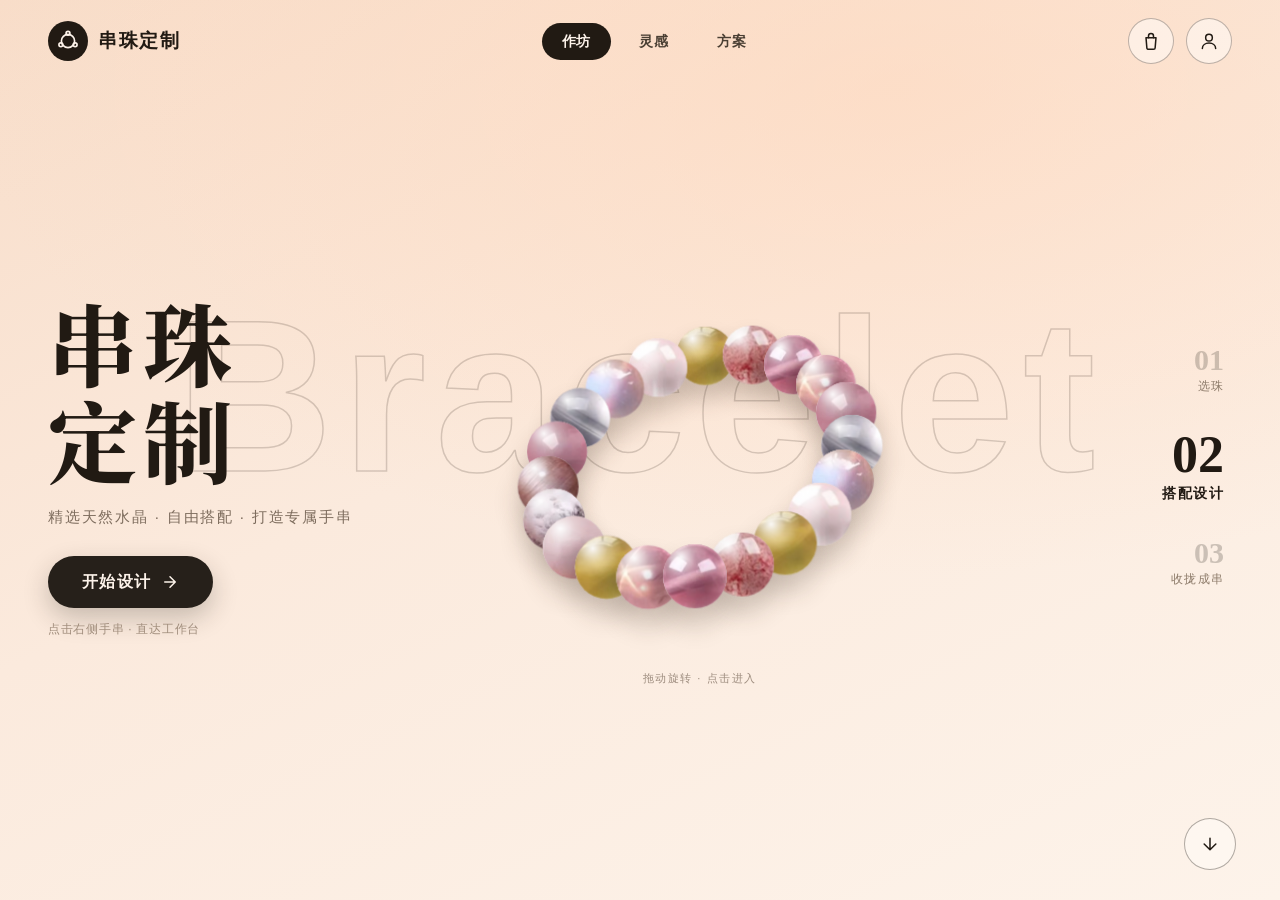
==== index.html @ 674277bf "deploy: 手串DIY平台静态站点构建" ====
<!DOCTYPE html>
<html lang="zh-CN">
  <head>
    <meta charset="UTF-8" />
    <link rel="icon" type="image/svg+xml" href="/vite.svg" />
    <meta name="viewport" content="width=device-width, initial-scale=1.0" />
    <title>串珠定制</title>
    <link rel="preconnect" href="https://fonts.googleapis.com" />
    <link rel="preconnect" href="https://fonts.gstatic.com" crossorigin />
    <link href="https://fonts.googleapis.com/css2?family=Noto+Serif+SC:wght@400;500;700&display=swap" rel="stylesheet" />
    <script type="module" crossorigin src="/assets/main-BJZBoTOV.js"></script>
    <link rel="modulepreload" crossorigin href="/assets/catalog-Bjev8BwF.js">
    <link rel="stylesheet" crossorigin href="/assets/main-l6C50YDm.css">
  </head>
  <body class="bg-cream">
    <div id="app"></div>
  </body>
</html>
---- assets/main-l6C50YDm.css ----
.app-shell[data-v-b0a75139]{position:relative;width:100vw;height:100vh;background-color:#fbfaf6;display:flex;flex-direction:column;overflow:hidden;font-family:PingFang SC,Microsoft YaHei,sans-serif}.top-nav[data-v-b0a75139]{flex-shrink:0;display:flex;justify-content:center;padding:12px 20px 0;z-index:60;transition:transform .5s cubic-bezier(.4,0,.2,1),opacity .5s cubic-bezier(.4,0,.2,1)}.top-nav__bar[data-v-b0a75139]{display:flex;align-items:center;gap:14px;padding:5px 40px;background:#c7cdc0;border-radius:9999px;box-shadow:0 2px 12px #0000000f}.top-nav__tab[data-v-b0a75139]{padding:5px 22px;border:none;border-radius:9999px;background:#ffffff59;color:#333;font-size:13px;font-weight:500;font-family:inherit;cursor:pointer;letter-spacing:.04em;white-space:nowrap;transition:all .25s ease}.top-nav__tab[data-v-b0a75139]:hover{background:#ffffff80}.top-nav__tab--active[data-v-b0a75139]{background:#657166;color:#fff;font-weight:600}.top-nav__tab--active[data-v-b0a75139]:hover{background:#657166}.top-nav--hidden[data-v-b0a75139]{transform:translateY(calc(-100% - 20px));opacity:0;pointer-events:none}.app-body[data-v-b0a75139]{flex:1;display:flex;flex-direction:row;min-height:0;overflow:hidden;position:relative}.app-main[data-v-b0a75139]{flex:1;display:flex;flex-direction:column;min-height:0;position:relative}.design-sidebar[data-v-b0a75139]{width:200px;flex-shrink:0;display:flex;flex-direction:column;padding:20px 12px 20px 20px;position:absolute;left:0;top:0;bottom:0;overflow:visible;z-index:45;background:linear-gradient(to right,#fbfaf6f2 60%,#fbfaf600);pointer-events:auto;transition:transform .5s cubic-bezier(.4,0,.2,1),opacity .5s cubic-bezier(.4,0,.2,1)}.design-sidebar--hidden[data-v-b0a75139]{transform:translate(calc(-100% - 20px));opacity:0;pointer-events:none}.design-sidebar__title[data-v-b0a75139]{font-size:20px;font-weight:700;color:#1a1a1a;margin:0 0 28px 4px;letter-spacing:.06em}.design-sidebar__steps[data-v-b0a75139]{display:flex;flex-direction:column;position:relative;gap:4px}.design-sidebar__steps[data-v-b0a75139]:before{content:"";position:absolute;left:19px;top:6px;bottom:6px;width:1.5px;background:#d5cec2;z-index:0;border-radius:1px}.step-item[data-v-b0a75139]{display:flex;align-items:flex-start;gap:12px;padding:12px 14px;border-radius:10px;position:relative;z-index:1;transition:all .3s ease;cursor:default}.step-item--active[data-v-b0a75139]{background:#1a1a1a}.step-item__indicator[data-v-b0a75139]{width:28px;height:28px;border-radius:50%;display:flex;align-items:center;justify-content:center;flex-shrink:0;position:relative;z-index:2;transition:all .3s ease}.step-item--active .step-item__indicator[data-v-b0a75139]{background:#fff}.step-item:not(.step-item--active) .step-item__indicator[data-v-b0a75139]{background:#e8e3da}.step-item__number[data-v-b0a75139]{font-size:12px;font-weight:700;line-height:1;transition:color .3s ease}.step-item--active .step-item__number[data-v-b0a75139]{color:#1a1a1a}.step-item:not(.step-item--active) .step-item__number[data-v-b0a75139]{color:#9b8e82}.step-item__body[data-v-b0a75139]{display:flex;flex-direction:column;gap:3px;padding-top:2px}.step-item__title[data-v-b0a75139]{font-size:13px;font-weight:600;margin:0;line-height:1.3;transition:color .3s ease;letter-spacing:.03em}.step-item--active .step-item__title[data-v-b0a75139]{color:#fff}.step-item:not(.step-item--active) .step-item__title[data-v-b0a75139]{color:#1a1a1a}.step-item__desc[data-v-b0a75139]{font-size:10.5px;margin:0;line-height:1.4;transition:color .3s ease;letter-spacing:.02em}.step-item--active .step-item__desc[data-v-b0a75139]{color:#fff9}.step-item:not(.step-item--active) .step-item__desc[data-v-b0a75139]{color:#b8a58d}.design-sidebar__decor[data-v-b0a75139]{position:absolute;right:-60px;top:40px;bottom:60px;width:120px;pointer-events:none;z-index:0}.decor-bg-ring[data-v-b0a75139]{position:absolute;right:-18px;top:340px;transform:translateY(-50%);width:78px;height:78px;border-radius:50%;background:#fbfaf6eb;box-shadow:0 2px 12px #b4a08c1f,0 0 0 1px #b4a08c0f;opacity:0;animation:bgRingAppear-b0a75139 .5s ease-out .25s forwards}@keyframes bgRingAppear-b0a75139{0%{opacity:0;transform:translateY(-50%) scale(.7)}to{opacity:1;transform:translateY(-50%) scale(1)}}.decor-bead[data-v-b0a75139]{position:absolute;border-radius:50%;transition:width .6s ease,height .6s ease;will-change:top,right,opacity;background:radial-gradient(circle at 50% 50%,#f5d2c840,#dcb9aa26);box-shadow:inset 0 -1px 3px #b48c8238,inset 0 1px 2px #ffffff38,0 1px 4px #b48c8238,0 2px 8px #a0786e1f;overflow:hidden;transition:box-shadow .5s ease}.decor-bead__img[data-v-b0a75139]{position:absolute;top:0;right:0;bottom:0;left:0;width:100%;height:100%;-o-object-fit:cover;object-fit:cover;border-radius:50%;opacity:0;transition:opacity .45s ease;pointer-events:none}.decor-bead__img--loaded[data-v-b0a75139]{opacity:.92}.decor-bead__highlight[data-v-b0a75139]{position:absolute;top:12%;left:18%;width:32%;height:28%;border-radius:50%;background:radial-gradient(ellipse at center,#ffffffd9,#fff6 35%,#fff0);transform:rotate(-15deg);pointer-events:none}.decor-bead__bounce[data-v-b0a75139]{position:absolute;bottom:8%;left:25%;width:40%;height:16%;border-radius:50%;background:radial-gradient(ellipse at center,#ffffff40,#ffffff0f 60%,#fff0);pointer-events:none}@keyframes floatA-b0a75139{0%,to{margin-top:0}50%{margin-top:-8px}}@keyframes floatB-b0a75139{0%,to{margin-top:0}50%{margin-top:-6px}}@keyframes floatC-b0a75139{0%,to{margin-top:0}50%{margin-top:-10px}}@keyframes floatD-b0a75139{0%,to{margin-top:0}50%{margin-top:-5px}}@keyframes floatE-b0a75139{0%,to{margin-top:0}50%{margin-top:-9px}}@keyframes floatF-b0a75139{0%,to{margin-top:0}50%{margin-top:-7px}}.decor-bead--float-1[data-v-b0a75139]{animation:floatA-b0a75139 3s ease-in-out infinite}.decor-bead--float-2[data-v-b0a75139]{animation:floatB-b0a75139 3.3s ease-in-out infinite .35s}.decor-bead--float-3[data-v-b0a75139]{animation:floatC-b0a75139 2.7s ease-in-out infinite .7s}.decor-bead--float-4[data-v-b0a75139]{animation:floatD-b0a75139 3.1s ease-in-out infinite 1.05s}.decor-bead--float-5[data-v-b0a75139]{animation:floatE-b0a75139 2.9s ease-in-out infinite 1.4s}.decor-bead--float-6[data-v-b0a75139]{animation:floatF-b0a75139 3.4s ease-in-out infinite .55s}.design-sidebar__decor--bracelet .decor-bead[data-v-b0a75139]{animation-play-state:paused}.canvas-area[data-v-b0a75139]{flex:1;display:flex;align-items:center;justify-content:center;padding:24px 20px 20px;min-height:0}.canvas-area__inner[data-v-b0a75139]{position:relative;display:flex;align-items:center;justify-content:center}.canvas-container[data-v-b0a75139]{--canvas-size: min( calc(100vw - 200px) , calc(100vh - 430px) );--canvas-overflow: calc(var(--canvas-size) * .18);width:var(--canvas-size);height:var(--canvas-size);background-size:cover;background-position:center;background-repeat:no-repeat;border-radius:16px;box-shadow:0 4px 24px #0000000f,0 1px 4px #0000000a,inset 0 0 0 1px #0000000a;position:relative;overflow:visible;transition:box-shadow .6s ease,border-radius .6s ease}.bead-canvas[data-v-b0a75139]{position:absolute;inset:calc(-1 * var(--canvas-overflow));width:calc(100% + 2 * var(--canvas-overflow));height:calc(100% + 2 * var(--canvas-overflow));touch-action:none}.bead-canvas--delete-mode[data-v-b0a75139]{cursor:crosshair}.canvas-status[data-v-b0a75139]{position:absolute;top:0;right:0;bottom:0;left:0;display:flex;align-items:center;justify-content:center;color:#8b6f4e59;font-size:15px;font-family:"Noto Serif SC",serif;letter-spacing:.1em;pointer-events:none;-webkit-user-select:none;-moz-user-select:none;user-select:none;transition:all .5s ease}.canvas-status--bracelet[data-v-b0a75139]{color:#8b6f4e99;font-size:20px;font-weight:500;animation:statusPulse-b0a75139 2s ease-in-out infinite}@keyframes statusPulse-b0a75139{0%,to{opacity:.6}50%{opacity:1}}.floating-bar[data-v-b0a75139]{position:absolute;left:calc(100% + 20px);top:50%;transform:translateY(-50%);z-index:50;display:flex;flex-direction:column;align-items:center;gap:20px;flex-shrink:0;transition:transform .5s cubic-bezier(.4,0,.2,1),opacity .5s cubic-bezier(.4,0,.2,1)}.floating-bar--hidden[data-v-b0a75139]{transform:translateY(-50%) translate(40px);opacity:0;pointer-events:none}.floating-bar__capsule[data-v-b0a75139]{display:flex;flex-direction:column;align-items:center;gap:6px;padding:14px 10px;background:#fff;border-radius:9999px;box-shadow:0 4px 20px #0000000f,0 1px 4px #0000000a}.floating-bar__icon-wrap[data-v-b0a75139]{position:relative;display:flex;align-items:center}.floating-bar__icon-btn[data-v-b0a75139]{width:40px;height:40px;border:none;border-radius:50%;background:transparent;color:#4a3a2e;cursor:pointer;display:flex;align-items:center;justify-content:center;transition:all .2s ease;padding:8px;flex-shrink:0}.floating-bar__icon-btn svg[data-v-b0a75139]{width:20px;height:20px}.floating-bar__icon-btn[data-v-b0a75139]:hover{background:#c8a96e1a;color:#c8a96e;transform:scale(1.08)}.floating-bar__icon-btn[data-v-b0a75139]:active{transform:scale(.95)}.floating-bar__icon-btn--active[data-v-b0a75139]{color:#c8a96e;background:#c8a96e1f}.floating-bar__icon-btn--danger[data-v-b0a75139]:hover{background:#dc645014;color:#d4654a}.floating-bar__tooltip[data-v-b0a75139]{position:absolute;right:calc(100% + 14px);top:50%;transform:translateY(-50%);padding:6px 14px;background:#1a1a1a;color:#fff;font-size:12px;font-weight:500;white-space:nowrap;border-radius:8px;letter-spacing:.04em;opacity:0;pointer-events:none;transition:opacity .2s ease,transform .2s ease;transform-origin:right center;transform:translateY(-50%) scale(.9)}.floating-bar__tooltip[data-v-b0a75139]:after{content:"";position:absolute;right:-6px;top:50%;transform:translateY(-50%);border-left:6px solid #1a1a1a;border-top:5px solid transparent;border-bottom:5px solid transparent}.floating-bar__icon-wrap:hover .floating-bar__tooltip[data-v-b0a75139],.floating-bar__delete-wrap:hover .floating-bar__tooltip[data-v-b0a75139]{opacity:1;transform:translateY(-50%) scale(1)}.floating-bar__delete-wrap[data-v-b0a75139]{position:relative;display:flex;align-items:center}.floating-bar__delete-btn[data-v-b0a75139]{width:44px;height:44px;border:none;border-radius:50%;background:#fff;color:#8b6f4e;cursor:pointer;display:flex;align-items:center;justify-content:center;padding:10px;box-shadow:0 3px 14px #0000000f,0 1px 4px #0000000a;transition:all .25s ease}.floating-bar__delete-btn svg[data-v-b0a75139]{width:20px;height:20px}.floating-bar__delete-btn[data-v-b0a75139]:hover{background:#dc64500f;color:#d4654a;box-shadow:0 4px 18px #0000001a,0 1px 6px #0000000f;transform:translateY(-2px)}.floating-bar__delete-btn[data-v-b0a75139]:active{transform:scale(.93)}.floating-bar__delete-btn--active[data-v-b0a75139]{background:#fdf2f0;color:#d4654a;box-shadow:0 0 0 3px #dc645026,0 4px 18px #00000014;animation:deletePulse-b0a75139 1.8s ease-in-out infinite}@keyframes deletePulse-b0a75139{0%,to{box-shadow:0 0 0 3px #dc645026,0 4px 18px #00000014}50%{box-shadow:0 0 0 8px #dc64500d,0 4px 20px #0000001f}}.string-btn[data-v-b0a75139]{display:inline-flex;align-items:center;gap:10px;padding:12px 28px;border:none;border-radius:9999px;background:#abd1dc;color:#fff;font-size:15px;font-weight:600;font-family:inherit;letter-spacing:.06em;cursor:pointer;box-shadow:0 3px 14px #c8dce659,0 1px 4px #0000000a;transition:all .35s cubic-bezier(.4,0,.2,1);-webkit-user-select:none;-moz-user-select:none;user-select:none;position:absolute;left:calc(100% + 16px);bottom:0;white-space:nowrap;z-index:35}.string-btn[data-v-b0a75139]:hover:not(:disabled){transform:translateY(-2px);box-shadow:0 6px 22px #c8dce673,0 2px 8px #0000000f}.string-btn[data-v-b0a75139]:active:not(:disabled){transform:scale(.96)}.string-btn[data-v-b0a75139]:disabled{cursor:not-allowed;opacity:.85}.string-btn--hidden[data-v-b0a75139]{opacity:0;pointer-events:none;transform:translateY(12px)}.string-btn--active[data-v-b0a75139]{background:#dc645014;color:#d4654a;box-shadow:0 3px 14px #dc64501f,0 1px 4px #0000000a}.string-btn--active[data-v-b0a75139]:hover:not(:disabled){background:#dc645021;box-shadow:0 6px 22px #dc64502e,0 2px 8px #0000000f}.string-btn--loading[data-v-b0a75139]{background:#96bdc9}.string-btn__spinner[data-v-b0a75139]{width:20px;height:20px;flex-shrink:0;display:flex;align-items:center;justify-content:center}.string-btn__spinner svg[data-v-b0a75139]{width:100%;height:100%}.string-btn__spinner-track[data-v-b0a75139]{opacity:.25}.string-btn__spinner-head[data-v-b0a75139]{opacity:.85;transform-origin:center;animation:stringSpinner-b0a75139 .9s linear infinite}.string-btn--active .string-btn__spinner-head[data-v-b0a75139]{animation-play-state:paused;stroke-dasharray:63 0;opacity:.55}.string-btn--loading .string-btn__spinner-head[data-v-b0a75139]{animation-duration:.6s}@keyframes stringSpinner-b0a75139{0%{transform:rotate(0)}to{transform:rotate(360deg)}}.string-btn__text[data-v-b0a75139]{color:#fff;font-weight:600;font-size:15px;letter-spacing:.06em}.string-btn--active .string-btn__text[data-v-b0a75139]{color:#d4654a}@media (max-width: 640px){.string-btn[data-v-b0a75139]{padding:10px 22px;gap:8px;bottom:-44px;font-size:13px}.string-btn__spinner[data-v-b0a75139]{width:17px;height:17px}.string-btn__text[data-v-b0a75139]{font-size:13px}}.modal-overlay[data-v-b0a75139]{position:fixed;top:0;right:0;bottom:0;left:0;z-index:8000;display:flex;align-items:center;justify-content:center;background:#00000059;-webkit-backdrop-filter:blur(6px);backdrop-filter:blur(6px);padding:24px}.modal-card[data-v-b0a75139]{background:#fbfaf6;border-radius:20px;padding:32px;max-width:520px;width:100%;box-shadow:0 16px 48px #0000001f,0 4px 12px #0000000f}.modal-card__header[data-v-b0a75139]{display:flex;align-items:center;justify-content:space-between;margin-bottom:4px}.modal-card__title[data-v-b0a75139]{font-size:20px;font-weight:700;color:#1a1a1a;letter-spacing:.05em;margin:0}.modal-card__close[data-v-b0a75139]{width:36px;height:36px;border:none;border-radius:50%;background:#0000000a;color:#666;cursor:pointer;display:flex;align-items:center;justify-content:center;padding:8px;transition:all .2s ease}.modal-card__close svg[data-v-b0a75139]{width:18px;height:18px}.modal-card__close[data-v-b0a75139]:hover{background:#00000014;color:#333}.modal-card__subtitle[data-v-b0a75139]{font-size:13px;color:#9b8e82;margin:0 0 20px;letter-spacing:.03em}.modal-card__grid[data-v-b0a75139]{display:grid;grid-template-columns:1fr 1fr;gap:12px}.plan-card[data-v-b0a75139]{position:relative;display:flex;flex-direction:column;align-items:center;gap:6px;padding:20px 16px;border:1.5px solid rgba(0,0,0,.06);border-radius:14px;background:#fff;cursor:pointer;transition:all .25s ease;font-family:inherit;text-align:center}.plan-card[data-v-b0a75139]:hover{border-color:#c8a96e;background:#c8a96e0a;transform:translateY(-2px);box-shadow:0 6px 20px #00000014}.plan-card[data-v-b0a75139]:active{transform:scale(.97)}.plan-del[data-v-b0a75139]{position:absolute;top:8px;right:8px;width:24px;height:24px;display:flex;align-items:center;justify-content:center;border:none;border-radius:50%;background:#ffffffdb;color:#9b8e82;cursor:pointer;opacity:0;transform:scale(.85);transition:opacity .2s ease,transform .2s ease,color .2s ease,background .2s ease;z-index:2}.plan-del svg[data-v-b0a75139]{width:12px;height:12px}.plan-card:hover .plan-del[data-v-b0a75139]{opacity:1;transform:scale(1)}.plan-del[data-v-b0a75139]:hover{background:#1a1a1a;color:#fff}.plan-card--asking[data-v-b0a75139]{border-color:#c8a96e}.plan-card--asking[data-v-b0a75139]:hover{transform:none}.plan-confirm[data-v-b0a75139]{position:absolute;top:0;right:0;bottom:0;left:0;z-index:3;display:flex;flex-direction:column;justify-content:center;align-items:center;gap:6px;padding:14px 12px;border-radius:14px;background:#fbfaf6f5;-webkit-backdrop-filter:blur(6px) saturate(1.1);backdrop-filter:blur(6px) saturate(1.1);cursor:default;text-align:center}.plan-confirm b[data-v-b0a75139]{font-size:12.5px;font-weight:600;color:#1a1a1a;letter-spacing:.02em}.plan-confirm p[data-v-b0a75139]{margin:0;font-size:11px;line-height:1.45;color:#9b8e82}.plan-confirm__ops[data-v-b0a75139]{display:flex;gap:8px;margin-top:4px}.plan-confirm__ops button[data-v-b0a75139]{padding:6px 12px;border-radius:999px;border:1px solid rgba(0,0,0,.1);background:#fff;font-family:inherit;font-size:11.5px;color:#6b6257;cursor:pointer;transition:all .2s ease}.plan-confirm__no[data-v-b0a75139]:hover{border-color:#c8a96e;color:#1a1a1a}.plan-confirm__yes[data-v-b0a75139]{border-color:transparent!important;background:linear-gradient(135deg,#241d15,#3a3128)!important;color:#f5efe3!important}.plan-confirm__yes[data-v-b0a75139]:hover{box-shadow:0 4px 12px #241d1547}.plan-confirm__ops button[data-v-b0a75139]:disabled{opacity:.55;cursor:default}.plan-card__icon[data-v-b0a75139]{width:44px;height:44px;border-radius:12px;background:linear-gradient(135deg,#c8a96e26,#c8a96e0d);display:flex;align-items:center;justify-content:center;color:#c8a96e;margin-bottom:2px}.plan-card__icon svg[data-v-b0a75139]{width:24px;height:24px}.plan-card__name[data-v-b0a75139]{font-size:15px;font-weight:600;color:#1a1a1a;margin:0;letter-spacing:.04em}.plan-card__desc[data-v-b0a75139]{font-size:11px;color:#9b8e82;margin:0;line-height:1.4}.plan-card__count[data-v-b0a75139]{font-size:10px;color:#c8a96e;font-weight:500;background:#c8a96e14;padding:3px 10px;border-radius:9999px}.modal-enter-active[data-v-b0a75139]{transition:all .35s cubic-bezier(.4,0,.2,1)}.modal-leave-active[data-v-b0a75139]{transition:all .25s cubic-bezier(.4,0,.2,1)}.modal-enter-from[data-v-b0a75139]{opacity:0}.modal-enter-from .modal-card[data-v-b0a75139]{transform:scale(.92) translateY(12px);opacity:0}.modal-leave-to[data-v-b0a75139]{opacity:0}.modal-leave-to .modal-card[data-v-b0a75139]{transform:scale(.95) translateY(8px);opacity:0}.material-panel[data-v-b0a75139]{width:62vw;max-width:960px;min-width:520px;height:280px;flex-shrink:0;align-self:center;margin-bottom:24px;background:#f2eee8f5;-webkit-backdrop-filter:blur(20px);backdrop-filter:blur(20px);border-radius:16px;box-shadow:0 8px 32px #0000001a,0 2px 8px #0000000f,inset 0 0 0 1px #0000000d;display:flex;flex-direction:column;overflow:hidden;z-index:40;transition:transform .5s cubic-bezier(.4,0,.2,1),opacity .5s cubic-bezier(.4,0,.2,1)}.material-panel--hidden[data-v-b0a75139]{transform:translateY(calc(100% + 32px));opacity:0;pointer-events:none}.material-panel__tabs[data-v-b0a75139]{display:flex;justify-content:center;gap:0;padding:14px 20px 0;flex-shrink:0}.material-panel__tab[data-v-b0a75139]{position:relative;padding:8px 20px;border:none;background:none;cursor:pointer;font-size:14px;font-weight:500;color:#9b8e82;font-family:inherit;letter-spacing:.04em;transition:color .2s ease}.material-panel__tab[data-v-b0a75139]:after{content:"";position:absolute;bottom:0;left:50%;transform:translate(-50%) scaleX(0);width:60%;height:2px;background:#6b4f3e;border-radius:1px;transition:transform .25s ease}.material-panel__tab[data-v-b0a75139]:hover{color:#6b4f3e}.material-panel__tab--active[data-v-b0a75139]{color:#4a3a2e}.material-panel__tab--active[data-v-b0a75139]:after{transform:translate(-50%) scaleX(1)}.material-panel__body[data-v-b0a75139]{display:flex;flex:1;min-height:0;overflow:hidden}.material-panel__sidebar[data-v-b0a75139]{width:30%;min-width:90px;max-width:120px;display:flex;flex-direction:column;gap:2px;padding:10px 6px 10px 12px;overflow-y:auto;border-right:1px solid rgba(0,0,0,.05);flex-shrink:0}.material-panel__subtab[data-v-b0a75139]{display:flex;align-items:center;justify-content:space-between;padding:7px 10px 7px 8px;border:none;border-radius:6px;background:transparent;cursor:pointer;font-size:11px;color:#8b6f4e;white-space:nowrap;transition:all .15s ease;font-family:inherit;text-align:left}.material-panel__subtab[data-v-b0a75139]:hover{background:#c8a96e14;color:#6b4f3e}.material-panel__subtab--active[data-v-b0a75139]{background:#c8a96e1f;color:#4a3a2e;font-weight:600}.material-panel__subtab-label[data-v-b0a75139]{overflow:hidden;text-overflow:ellipsis;flex:1}.material-panel__subtab-count[data-v-b0a75139]{font-size:9px;color:#b8a58d;margin-left:4px;flex-shrink:0}.material-panel__subtab--active .material-panel__subtab-count[data-v-b0a75139]{color:#8b6f4e}.material-panel__grid-wrap[data-v-b0a75139]{flex:1;overflow-y:auto;overflow-x:hidden;padding:10px 12px 12px;min-height:0}.material-panel__grid[data-v-b0a75139]{display:grid;grid-template-columns:repeat(auto-fill,minmax(74px,1fr));gap:8px}.material-panel__empty[data-v-b0a75139]{display:flex;align-items:center;justify-content:center;height:100%;color:#b8a58d;font-size:13px;font-family:"Noto Serif SC",serif;letter-spacing:.04em}.bead-item[data-v-b0a75139]{display:flex;flex-direction:column;align-items:center;gap:4px;padding:6px 4px;border:1.5px solid transparent;border-radius:10px;background:transparent;cursor:pointer;transition:all .2s ease;font-family:inherit}.bead-item[data-v-b0a75139]:hover{background:#c8a96e14;border-color:#c8a96e4d}.bead-item--selected[data-v-b0a75139]{background:#c8a96e1f;border-color:#c8a96e}.bead-item--clicked .bead-item__img-wrap[data-v-b0a75139]{animation:beadClickPulse-b0a75139 .3s ease-out}@keyframes beadClickPulse-b0a75139{0%{transform:scale(1)}40%{transform:scale(1.18)}to{transform:scale(1)}}.bead-item__img-wrap[data-v-b0a75139]{width:44px;height:44px;border-radius:8px;overflow:hidden;background:#f5f2ed;display:flex;align-items:center;justify-content:center;box-shadow:0 1px 3px #0000000d}.bead-item__img[data-v-b0a75139]{width:100%;height:100%;-o-object-fit:contain;object-fit:contain;transition:transform .25s ease}.bead-item:hover .bead-item__img[data-v-b0a75139]{transform:scale(1.1)}.bead-item__name[data-v-b0a75139]{font-size:9px;color:#8b6f4e;text-align:center;line-height:1.2;max-width:68px;overflow:hidden;text-overflow:ellipsis;white-space:nowrap}.bead-item__size[data-v-b0a75139]{display:flex;align-items:center;gap:4px}.bead-item__size-btn[data-v-b0a75139]{width:20px;height:20px;border:1px solid rgba(139,111,78,.25);border-radius:50%;background:#ffffffb3;color:#6b4f3e;font-size:12px;font-weight:600;line-height:1;cursor:pointer;display:flex;align-items:center;justify-content:center;padding:0;transition:all .15s ease;font-family:inherit;flex-shrink:0}.bead-item__size-btn[data-v-b0a75139]:hover:not(:disabled){background:#c8a96e;color:#fff;border-color:#c8a96e}.bead-item__size-btn[data-v-b0a75139]:active:not(:disabled){transform:scale(.9)}.bead-item__size-btn[data-v-b0a75139]:disabled{opacity:.3;cursor:not-allowed}.bead-item__size-val[data-v-b0a75139]{font-size:9px;color:#c8a96e;font-weight:500;min-width:26px;text-align:center;-webkit-user-select:none;-moz-user-select:none;user-select:none}.material-panel__sidebar[data-v-b0a75139],.material-panel__grid-wrap[data-v-b0a75139]{scrollbar-width:thin;scrollbar-color:#d4c5b2 transparent}.material-panel__sidebar[data-v-b0a75139]::-webkit-scrollbar,.material-panel__grid-wrap[data-v-b0a75139]::-webkit-scrollbar{width:3px}.material-panel__sidebar[data-v-b0a75139]::-webkit-scrollbar-track,.material-panel__grid-wrap[data-v-b0a75139]::-webkit-scrollbar-track{background:transparent}.material-panel__sidebar[data-v-b0a75139]::-webkit-scrollbar-thumb,.material-panel__grid-wrap[data-v-b0a75139]::-webkit-scrollbar-thumb{background:#d4c5b2;border-radius:2px}.top-nav__tab[data-v-b0a75139]{position:relative}.top-nav__badge[data-v-b0a75139]{position:absolute;top:-6px;right:-8px;min-width:18px;height:18px;padding:0 5px;border-radius:9px;background:#e85d5d;color:#fff;font-size:10px;font-weight:700;line-height:18px;text-align:center;letter-spacing:0;box-shadow:0 1px 4px #e85d5d66;pointer-events:none}.order-page[data-v-b0a75139]{flex:1;display:flex;align-items:flex-start;justify-content:center;padding:16px 28px 32px;min-height:0;overflow:hidden}.order-page__card[data-v-b0a75139]{width:100%;max-width:1120px;max-height:100%;background:#fff;border-radius:32px;padding:20px 28px 80px;box-shadow:0 4px 24px #0000000d,0 1px 4px #00000008;display:flex;flex-direction:column;overflow-y:auto;overflow-x:visible;scrollbar-width:none}.order-page__card[data-v-b0a75139]::-webkit-scrollbar{display:none}.order-page__header[data-v-b0a75139]{margin-bottom:20px}.order-page__title[data-v-b0a75139]{font-size:24px;font-weight:700;font-family:"Noto Serif SC",serif;color:#3a2e24;letter-spacing:.08em;margin:0;line-height:1.2}.order-page__subtitle[data-v-b0a75139]{font-size:12px;color:#9b8e82;margin:0;letter-spacing:.03em}.order-page__empty[data-v-b0a75139]{text-align:center;padding:48px 0;color:#b8a58d;font-size:13px;letter-spacing:.04em}.order-page__empty-icon[data-v-b0a75139]{display:block;font-size:40px;margin-bottom:12px;opacity:.6}.order-page__empty p[data-v-b0a75139]{margin:0}.order-page__list[data-v-b0a75139]{display:flex;flex-direction:column;gap:8px}.cart-item[data-v-b0a75139]{display:flex;align-items:center;gap:12px;padding:14px 12px;border:1px solid rgba(0,0,0,.04);border-radius:16px;background:#fbfaf6;position:relative;transition:all .2s ease}.cart-item[data-v-b0a75139]:hover{border-color:#c8a96e33;background:#fdfcfa}.cart-item__check-wrap[data-v-b0a75139]{display:flex;align-items:center;justify-content:center;flex-shrink:0;cursor:pointer}.cart-item__check[data-v-b0a75139]{display:none}.cart-item__check-mark[data-v-b0a75139]{width:20px;height:20px;border-radius:50%;border:2px solid #d5cec2;background:#fff;display:flex;align-items:center;justify-content:center;transition:all .2s ease;flex-shrink:0}.cart-item__check:checked+.cart-item__check-mark[data-v-b0a75139]{background:#1a1a1a;border-color:#1a1a1a}.cart-item__check:checked+.cart-item__check-mark[data-v-b0a75139]:after{content:"";display:block;width:6px;height:10px;border:solid #fff;border-width:0 2px 2px 0;transform:rotate(45deg) translateY(-1px)}.cart-item__thumb[data-v-b0a75139]{width:44px;height:44px;border-radius:50%;overflow:hidden;flex-shrink:0;background:#f0ede8;box-shadow:0 1px 4px #0000000f}.cart-item__thumb-img[data-v-b0a75139]{width:100%;height:100%;-o-object-fit:cover;object-fit:cover;border-radius:50%}.cart-item__thumb-skeleton[data-v-b0a75139]{display:block;width:100%;height:100%;border-radius:50%;background:radial-gradient(circle,#c8b4a033,#b4a08c14);animation:thumbPulse-b0a75139 1.5s ease-in-out infinite}.cart-item__info[data-v-b0a75139]{flex:1;display:flex;flex-direction:column;gap:2px;min-width:0}.cart-item__name[data-v-b0a75139]{font-size:14px;font-weight:600;color:#1a1a1a;overflow:hidden;text-overflow:ellipsis;white-space:nowrap}.cart-item__wrist[data-v-b0a75139]{font-size:11px;color:#9b8e82;letter-spacing:.02em}.cart-item__price[data-v-b0a75139]{font-size:13px;font-weight:600;color:#c8a96e}.cart-item__remove[data-v-b0a75139]{position:absolute;top:6px;right:6px;width:24px;height:24px;border:none;border-radius:50%;background:transparent;color:#c5c0b8;cursor:pointer;display:flex;align-items:center;justify-content:center;padding:4px;transition:all .2s ease;flex-shrink:0}.cart-item__remove svg[data-v-b0a75139]{width:14px;height:14px}.cart-item__remove[data-v-b0a75139]:hover{background:#dc645014;color:#d4654a}.order-page__bar[data-v-b0a75139]{position:fixed;bottom:0;left:50%;transform:translate(-50%);width:100%;max-width:1120px;padding:0 28px 20px;z-index:70}.order-page__bar-inner[data-v-b0a75139]{display:flex;align-items:center;justify-content:space-between;background:#fff;border-radius:16px;padding:14px 18px;box-shadow:0 -4px 24px #00000014,0 -1px 4px #0000000a}.order-page__bar-left[data-v-b0a75139]{display:flex;align-items:center;gap:10px}.order-page__bar-label[data-v-b0a75139]{font-size:13px;color:#5a4a3a;letter-spacing:.04em}.order-page__bar-divider[data-v-b0a75139]{width:1px;height:14px;background:#e5e0d8}.order-page__bar-total[data-v-b0a75139]{font-size:16px;font-weight:700;color:#c8a96e;letter-spacing:.03em}.order-page__checkout-btn[data-v-b0a75139]{padding:12px 24px;border:none;border-radius:9999px;background:#1a1a1a;color:#fff;font-size:13px;font-weight:600;font-family:inherit;letter-spacing:.05em;cursor:pointer;white-space:nowrap;transition:all .25s ease}.order-page__checkout-btn[data-v-b0a75139]:hover{background:#333;transform:translateY(-1px);box-shadow:0 4px 16px #00000026}.order-page__checkout-btn[data-v-b0a75139]:active{transform:scale(.97)}@media (max-width: 1120px){.order-page[data-v-b0a75139]{padding:12px 20px 24px}.order-page__card[data-v-b0a75139]{border-radius:24px;padding:20px 24px 80px}.order-page__bar[data-v-b0a75139]{max-width:calc(100% - 40px);padding:0 20px 16px}}@media (max-width: 640px){.order-page[data-v-b0a75139]{padding:8px 12px 20px}.order-page__card[data-v-b0a75139]{padding:20px 14px 70px;border-radius:20px}.cart-item[data-v-b0a75139]{padding:12px 10px;gap:8px}.cart-item__thumb[data-v-b0a75139]{width:36px;height:36px}.cart-item__name[data-v-b0a75139]{font-size:12px}.order-page__bar-inner[data-v-b0a75139]{padding:12px 14px;gap:8px;border-radius:12px}.order-page__bar[data-v-b0a75139]{padding:0 12px 12px}}.toast-overlay[data-v-b0a75139]{position:fixed;top:0;right:0;bottom:0;left:0;z-index:9999;display:flex;align-items:center;justify-content:center;pointer-events:none}.toast-box[data-v-b0a75139]{display:flex;align-items:center;gap:10px;padding:14px 28px;background:#4a3a2eeb;-webkit-backdrop-filter:blur(12px);backdrop-filter:blur(12px);border-radius:16px;box-shadow:0 8px 32px #0000002e;font-size:15px;color:#fff;letter-spacing:.04em;font-family:PingFang SC,Microsoft YaHei,sans-serif;max-width:85vw}.toast-box__text[data-v-b0a75139]{line-height:1.4}.toast-enter-active[data-v-b0a75139]{transition:all .35s cubic-bezier(.4,0,.2,1)}.toast-leave-active[data-v-b0a75139]{transition:all .3s cubic-bezier(.4,0,.2,1)}.toast-enter-from[data-v-b0a75139]{opacity:0;transform:translateY(12px) scale(.95)}.toast-leave-to[data-v-b0a75139]{opacity:0;transform:translateY(-8px) scale(.95)}.order-card[data-v-b0a75139]{position:absolute;right:16px;top:12px;width:200px;background:#fff;border-radius:20px;padding:22px 18px 18px;box-shadow:0 8px 32px #00000014,0 2px 8px #0000000a;z-index:55;display:flex;flex-direction:column;gap:14px;transition:transform .5s cubic-bezier(.4,0,.2,1),opacity .5s cubic-bezier(.4,0,.2,1),box-shadow .4s ease;font-family:PingFang SC,Microsoft YaHei,sans-serif;-webkit-user-select:none;-moz-user-select:none;user-select:none}.order-card[data-v-b0a75139]:hover{box-shadow:0 12px 40px #0000001a,0 3px 12px #0000000f}.order-card--hidden[data-v-b0a75139]{transform:translate(calc(100% + 40px));opacity:0;pointer-events:none}.order-card__header[data-v-b0a75139]{display:flex;align-items:baseline;justify-content:space-between}.order-card__label[data-v-b0a75139]{font-size:12px;font-weight:600;letter-spacing:.12em;color:#c5c0b8;text-transform:uppercase}.order-card__count[data-v-b0a75139]{font-size:13px;font-weight:500;color:#8b6f4e;letter-spacing:.04em}.order-card__price[data-v-b0a75139]{display:flex;align-items:baseline;gap:2px;padding:4px 0;border-bottom:1px solid rgba(0,0,0,.05)}.order-card__price-symbol[data-v-b0a75139]{font-size:18px;font-weight:600;color:#3a2e24;line-height:1}.order-card__price-value[data-v-b0a75139]{font-size:32px;font-weight:700;color:#1a1a1a;line-height:1;letter-spacing:-.02em}.order-card__info[data-v-b0a75139]{display:flex;flex-direction:column;gap:8px}.order-card__row[data-v-b0a75139]{display:flex;align-items:center;justify-content:space-between}.order-card__row-label[data-v-b0a75139]{font-size:11px;color:#9b8e82;letter-spacing:.03em}.order-card__row-value[data-v-b0a75139]{font-size:11px;font-weight:600;color:#4a3a2e;letter-spacing:.03em;text-align:right}.order-card__actions[data-v-b0a75139]{display:flex;flex-direction:column;gap:8px;padding-top:2px}.order-card__btn[data-v-b0a75139]{display:flex;align-items:center;justify-content:center;gap:8px;width:100%;padding:10px 14px;border:none;border-radius:9999px;background:#1a1a1a;color:#fff;font-size:12px;font-weight:500;font-family:inherit;letter-spacing:.04em;cursor:pointer;transition:all .25s ease;white-space:nowrap}.order-card__btn svg[data-v-b0a75139]{width:16px;height:16px;flex-shrink:0}.order-card__btn[data-v-b0a75139]:hover{background:#333;transform:translateY(-1px);box-shadow:0 4px 14px #0000002e}.order-card__btn[data-v-b0a75139]:active{transform:scale(.96);background:#0d0d0d}.order-card__btn--done[data-v-b0a75139],.order-card__btn--done[data-v-b0a75139]:hover,.order-card__btn--done[data-v-b0a75139]:active{background:#7c9070;color:#fff;transform:none;box-shadow:0 6px 18px -8px #5d7654b3;pointer-events:none;animation:cartBtnPop-b0a75139 .4s cubic-bezier(.2,.9,.25,1)}@keyframes cartBtnPop-b0a75139{0%{transform:scale(1)}45%{transform:scale(1.045)}to{transform:scale(1)}}@media (max-width: 640px){.top-nav[data-v-b0a75139]{padding:8px 10px 0}.top-nav__bar[data-v-b0a75139]{gap:6px;padding:5px 20px;border-radius:9999px}.top-nav__tab[data-v-b0a75139]{padding:5px 14px;font-size:12px;border-radius:9999px}.design-sidebar[data-v-b0a75139]{width:52px;padding:12px 6px 12px 8px}.design-sidebar__title[data-v-b0a75139]{display:none}.design-sidebar__steps[data-v-b0a75139]:before{left:13px}.step-item[data-v-b0a75139]{padding:10px 6px;gap:0;justify-content:center}.step-item__body[data-v-b0a75139]{display:none}.step-item__indicator[data-v-b0a75139]{width:24px;height:24px}.step-item__number[data-v-b0a75139]{font-size:11px}.design-sidebar__decor[data-v-b0a75139]{display:none}.canvas-container[data-v-b0a75139]{--canvas-size: min( calc(100vw - 48px) , calc(100vh - 380px) );border-radius:12px}.floating-bar[data-v-b0a75139]{gap:14px}.floating-bar__capsule[data-v-b0a75139]{padding:10px 7px;gap:4px}.floating-bar__icon-btn[data-v-b0a75139]{width:34px;height:34px;padding:6px}.floating-bar__icon-btn svg[data-v-b0a75139]{width:17px;height:17px}.floating-bar__delete-btn[data-v-b0a75139]{width:38px;height:38px;padding:8px}.floating-bar__delete-btn svg[data-v-b0a75139]{width:17px;height:17px}.floating-bar__tooltip[data-v-b0a75139]{font-size:10px;padding:5px 10px;right:calc(100% + 10px)}.modal-card[data-v-b0a75139]{padding:24px 20px}.modal-card__title[data-v-b0a75139]{font-size:17px}.modal-card__grid[data-v-b0a75139]{grid-template-columns:1fr 1fr;gap:8px}.plan-card[data-v-b0a75139]{padding:14px 10px}.material-panel[data-v-b0a75139]{width:calc(100vw - 16px);min-width:unset;max-width:unset;height:260px;margin-bottom:8px;border-radius:14px}.material-panel__tab[data-v-b0a75139]{padding:6px 14px;font-size:13px}.material-panel__sidebar[data-v-b0a75139]{width:28%;min-width:70px;max-width:100px;padding:8px 4px 8px 8px}.material-panel__subtab[data-v-b0a75139]{padding:6px;font-size:10px}.material-panel__grid[data-v-b0a75139]{grid-template-columns:repeat(auto-fill,minmax(64px,1fr));gap:6px}.bead-item__img-wrap[data-v-b0a75139]{width:38px;height:38px}.bead-item__name[data-v-b0a75139]{font-size:8px;max-width:56px}.order-card[data-v-b0a75139]{width:172px;right:6px;padding:16px 14px 14px;gap:10px;border-radius:16px}.order-card__price-value[data-v-b0a75139]{font-size:26px}.order-card__price-symbol[data-v-b0a75139]{font-size:15px}.order-card__btn[data-v-b0a75139]{padding:8px 10px;font-size:11px}.order-card__btn svg[data-v-b0a75139]{width:14px;height:14px}}.home-page[data-v-b0a75139]{position:relative;flex:1;display:flex;flex-direction:column;padding:0 48px 32px;overflow:hidden;min-height:0;background:radial-gradient(120% 90% at 70% 10%,rgba(255,214,186,.55),transparent 60%),linear-gradient(155deg,#f8ddc9,#fbeadd 45%,#fdf3ea)}.home-nav[data-v-b0a75139]{display:flex;align-items:center;justify-content:space-between;padding:18px 0 0;position:relative;z-index:5}.home-nav__brand[data-v-b0a75139]{display:inline-flex;align-items:center;gap:10px;border:none;background:none;padding:0;cursor:pointer;font-family:inherit}.home-nav__brand-mark[data-v-b0a75139]{width:40px;height:40px;border-radius:50%;background:#211a13;color:#fdf3ea;display:flex;align-items:center;justify-content:center;flex-shrink:0}.home-nav__brand-mark svg[data-v-b0a75139]{width:22px;height:22px}.home-nav__brand-text[data-v-b0a75139]{font-size:19px;font-weight:800;color:#211a13;letter-spacing:.08em}.home-nav__links[data-v-b0a75139]{display:flex;align-items:center;gap:8px}.home-nav__tab[data-v-b0a75139]{padding:8px 20px;border:none;border-radius:9999px;background:transparent;color:#4a3f33;font-size:14px;font-weight:600;font-family:inherit;cursor:pointer;letter-spacing:.06em;white-space:nowrap;transition:all .25s ease}.home-nav__tab[data-v-b0a75139]:hover{background:#fffcf8b8;color:#211a13}.home-nav__tab--active[data-v-b0a75139],.home-nav__tab--active[data-v-b0a75139]:hover{background:#211a13;color:#fdf3ea}.home-nav__actions[data-v-b0a75139]{display:flex;align-items:center;gap:12px}.home-nav__icon-btn[data-v-b0a75139]{position:relative;width:46px;height:46px;border-radius:50%;border:1px solid rgba(33,26,19,.3);background:#fffcf88c;color:#211a13;display:flex;align-items:center;justify-content:center;cursor:pointer;transition:all .25s ease}.home-nav__icon-btn[data-v-b0a75139]:hover{background:#211a13;color:#fdf3ea;border-color:#211a13}.home-nav__icon-btn svg[data-v-b0a75139]{width:20px;height:20px}.home-nav__badge[data-v-b0a75139]{position:absolute;top:-4px;right:-4px;min-width:18px;height:18px;padding:0 5px;border-radius:9999px;background:#c0392b;color:#fff;font-size:10px;font-weight:700;display:flex;align-items:center;justify-content:center}.home-watermark[data-v-b0a75139]{position:absolute;left:50%;top:44%;transform:translate(-50%,-50%);font-size:clamp(120px,17vw,240px);font-weight:800;letter-spacing:.04em;color:transparent;-webkit-text-stroke:1.5px rgba(58,46,36,.2);white-space:nowrap;pointer-events:none;-webkit-user-select:none;-moz-user-select:none;user-select:none}.home-hero[data-v-b0a75139]{position:relative;flex:1;display:grid;grid-template-columns:minmax(260px,1fr) auto minmax(160px,.7fr);align-items:center;gap:24px;min-height:0}.hero-copy[data-v-b0a75139]{position:relative;z-index:3;display:flex;flex-direction:column;gap:18px}.hero-copy__title[data-v-b0a75139]{font-size:clamp(56px,7vw,96px);font-weight:800;font-family:"Noto Serif SC",serif;color:#211a13;line-height:1.08;letter-spacing:.06em;margin:0}.hero-copy__subtitle[data-v-b0a75139]{font-size:15px;color:#7d6c5d;letter-spacing:.12em;margin:0;font-weight:500}.hero-copy__actions[data-v-b0a75139]{display:flex;flex-direction:column;gap:12px;margin-top:10px}.hero-copy__cta[data-v-b0a75139]{align-self:flex-start;display:inline-flex;align-items:center;gap:10px;padding:14px 34px;border:none;border-radius:9999px;background:#26201a;color:#fdf3ea;font-size:16px;font-weight:600;font-family:inherit;letter-spacing:.08em;cursor:pointer;box-shadow:0 10px 26px #26201a3d;transition:transform .3s ease,box-shadow .3s ease}.hero-copy__cta[data-v-b0a75139]:hover{transform:translateY(-2px);box-shadow:0 14px 32px #26201a52}.hero-copy__cta[data-v-b0a75139]:active{transform:scale(.96)}.hero-copy__cta svg[data-v-b0a75139]{width:18px;height:18px;transition:transform .3s ease}.hero-copy__cta:hover svg[data-v-b0a75139]{transform:translate(3px)}.hero-copy__hint[data-v-b0a75139]{font-size:12px;color:#a08d7c;letter-spacing:.06em}.hero-ring-visual[data-v-b0a75139]{position:relative;z-index:2;width:min(92vw,460px);aspect-ratio:1;display:flex;align-items:center;justify-content:center;cursor:grab;touch-action:none;-moz-user-select:none;user-select:none;-webkit-user-select:none}.hero-ring-visual.is-dragging[data-v-b0a75139]{cursor:grabbing}.finished-ring[data-v-b0a75139]{position:relative;width:min(92vw,460px);aspect-ratio:1;transform-style:preserve-3d}.finished-bead[data-v-b0a75139]{--bead-size: clamp(46px, 5.4vw, 62px);position:absolute;left:50%;top:50%;width:var(--bead-size);height:var(--bead-size);margin:calc(var(--bead-size) * -.5);border-radius:50%;overflow:hidden;background:#fff;transform:translateZ(0) scale(1);will-change:transform;-webkit-user-drag:none;-webkit-user-select:none;-moz-user-select:none;user-select:none;box-shadow:0 16px 26px #3a281c3d,inset -10px -12px 18px #00000047,inset 7px 8px 14px #ffffffb8}.finished-bead[data-v-b0a75139]:after{content:"";position:absolute;top:0;right:0;bottom:0;left:0;border-radius:inherit;background:radial-gradient(circle at 28% 20%,rgba(255,255,255,.96),rgba(255,255,255,.34) 22%,transparent 43%),radial-gradient(circle at 68% 76%,rgba(0,0,0,.24),transparent 46%);pointer-events:none}.finished-bead img[data-v-b0a75139]{width:100%;height:100%;-o-object-fit:cover;object-fit:cover;transform:scale(1.26);pointer-events:none;-webkit-user-drag:none;-webkit-user-select:none;-moz-user-select:none;user-select:none}.hero-ring-visual__hint[data-v-b0a75139]{position:absolute;bottom:2%;left:50%;transform:translate(-50%);font-size:11px;letter-spacing:.14em;color:#7d6c5dbf;white-space:nowrap;pointer-events:none}.hero-steps[data-v-b0a75139]{position:relative;z-index:3;display:flex;flex-direction:column;align-items:flex-end;gap:34px;padding-right:8px}.hero-step[data-v-b0a75139]{display:flex;flex-direction:column;align-items:flex-end;gap:2px}.hero-step__num[data-v-b0a75139]{font-size:30px;font-weight:800;line-height:1;color:#211a1338;font-family:Georgia,Times New Roman,serif}.hero-step__label[data-v-b0a75139]{font-size:12px;letter-spacing:.1em;color:#8d7b6a}.hero-step--active .hero-step__num[data-v-b0a75139]{font-size:52px;color:#211a13}.hero-step--active .hero-step__label[data-v-b0a75139]{font-size:14px;font-weight:600;color:#211a13}.hero-scroll[data-v-b0a75139]{position:absolute;right:44px;bottom:30px;z-index:4;width:52px;height:52px;border-radius:50%;border:1px solid rgba(33,26,19,.35);background:#fffcf880;color:#211a13;display:flex;align-items:center;justify-content:center;cursor:pointer;transition:all .3s ease}.hero-scroll[data-v-b0a75139]:hover{background:#26201a;color:#fdf3ea;border-color:#26201a}.hero-scroll svg[data-v-b0a75139]{width:20px;height:20px}@media (max-width: 960px){.home-hero[data-v-b0a75139]{grid-template-columns:1fr;justify-items:center;text-align:center;gap:30px}.hero-copy[data-v-b0a75139]{align-items:center}.hero-copy__title[data-v-b0a75139]{font-size:clamp(44px,10vw,64px)}.hero-copy__cta[data-v-b0a75139]{align-self:center}.hero-steps[data-v-b0a75139]{flex-direction:row;align-items:center;gap:28px}.hero-step[data-v-b0a75139]{align-items:center}.home-page[data-v-b0a75139]{padding:20px 24px 28px;overflow-y:auto}.hero-scroll[data-v-b0a75139]{display:none}}@media (max-width: 640px){.history-panel[data-v-b0a75139]{width:172px;right:4px;padding:14px 12px 12px}.history-panel__scroll[data-v-b0a75139]{max-height:148px}.history-item[data-v-b0a75139]{padding:8px;gap:8px}.history-item__thumb[data-v-b0a75139]{width:28px;height:28px}.history-item__name[data-v-b0a75139]{font-size:11px}.history-item__meta[data-v-b0a75139]{font-size:9px}}.history-panel[data-v-b0a75139]{position:absolute;right:16px;top:340px;width:200px;background:#fff;border-radius:20px;padding:18px 14px 14px;box-shadow:0 8px 32px #0000000f,0 2px 8px #00000008;z-index:54;display:flex;flex-direction:column;gap:0;transition:transform .5s cubic-bezier(.4,0,.2,1),opacity .5s cubic-bezier(.4,0,.2,1);font-family:PingFang SC,Microsoft YaHei,sans-serif}.history-panel--hidden[data-v-b0a75139]{transform:translate(calc(100% + 40px));opacity:0;pointer-events:none}.history-panel__header[data-v-b0a75139]{display:flex;align-items:baseline;justify-content:flex-start;gap:8px;flex-shrink:0;padding-bottom:10px;border-bottom:1px solid rgba(0,0,0,.04)}.history-panel__title[data-v-b0a75139]{font-size:11px;font-weight:600;letter-spacing:.12em;color:#c5c0b8}.history-panel__subtitle[data-v-b0a75139]{font-size:10px;color:#9b8e82;letter-spacing:.04em}.history-panel__scroll[data-v-b0a75139]{overflow-y:auto;max-height:180px;margin-left:-6px;margin-right:-6px;padding-left:6px;padding-right:6px}.history-panel__scroll[data-v-b0a75139]::-webkit-scrollbar{width:4px}.history-panel__scroll[data-v-b0a75139]::-webkit-scrollbar-track{background:transparent}.history-panel__scroll[data-v-b0a75139]::-webkit-scrollbar-thumb{background:#0000001f;border-radius:2px}.history-panel__scroll[data-v-b0a75139]::-webkit-scrollbar-thumb:hover{background:#0003}.history-panel__empty[data-v-b0a75139]{text-align:center;font-size:11px;color:#b8a58d;padding:16px 0;letter-spacing:.03em}.history-panel__list[data-v-b0a75139]{display:flex;flex-direction:column;gap:6px}.history-item[data-v-b0a75139]{display:flex;align-items:center;gap:10px;padding:10px;border:1px solid transparent;border-radius:12px;background:transparent;cursor:pointer;transition:all .2s ease;text-align:left;font-family:inherit;width:100%}.history-item[data-v-b0a75139]:hover{background:#c8a96e0f;border-color:#c8a96e40}.history-item--active[data-v-b0a75139]{background:#c8a96e1a;border-color:#c8a96e66}.history-item__thumb[data-v-b0a75139]{width:34px;height:34px;border-radius:50%;background:#f8f6f2;overflow:hidden;flex-shrink:0;display:flex;align-items:center;justify-content:center;box-shadow:0 1px 3px #0000000d}.history-item__thumb-inner[data-v-b0a75139]{width:100%;height:100%;display:flex;align-items:center;justify-content:center}.history-item__thumb-img[data-v-b0a75139]{width:100%;height:100%;-o-object-fit:cover;object-fit:cover;border-radius:50%}.history-item__thumb-placeholder[data-v-b0a75139]{width:60%;height:60%;border-radius:50%;background:radial-gradient(circle,#c8b4a033,#b4a08c14);animation:thumbPulse-b0a75139 1.5s ease-in-out infinite}@keyframes thumbPulse-b0a75139{0%,to{opacity:.4}50%{opacity:.7}}.history-item__info[data-v-b0a75139]{display:flex;flex-direction:column;gap:2px;min-width:0;flex:1}.history-item__name[data-v-b0a75139]{font-size:13px;font-weight:600;color:#1a1a1a;letter-spacing:.03em;white-space:nowrap;overflow:hidden;text-overflow:ellipsis}.history-item__meta[data-v-b0a75139]{font-size:10px;color:#8b6f4e;letter-spacing:.03em}.history-panel__share[data-v-b0a75139]{margin-left:auto;display:inline-flex;align-items:center;gap:3px;font-size:10px;color:#8b6f4e;cursor:pointer;padding:2px 6px;border-radius:8px;transition:background .2s,color .2s;flex-shrink:0}.history-panel__share svg[data-v-b0a75139]{width:11px;height:11px}.history-panel__share[data-v-b0a75139]:hover{background:#8b6f4e1a;color:#6d563c}.history-item__share[data-v-b0a75139]{flex-shrink:0;align-self:center;width:26px;height:26px;border-radius:9px;display:grid;place-items:center;color:#b0a89e;cursor:pointer;transition:all .2s}.history-item__share svg[data-v-b0a75139]{width:13px;height:13px}.history-item__share[data-v-b0a75139]:hover{background:#8b6f4e1f;color:#8b6f4e}.name-modal[data-v-b0a75139]{position:relative;background:#fbfaf6;border-radius:18px;padding:28px 24px 20px;width:340px;max-width:90vw;box-shadow:0 16px 48px #0000001f,0 4px 12px #0000000f;display:flex;flex-direction:column;gap:14px}.name-modal__title[data-v-b0a75139]{font-size:16px;font-weight:600;color:#1a1a1a;letter-spacing:.04em;margin:0;text-align:center}.name-modal__input[data-v-b0a75139]{width:100%;padding:10px 14px;border:1.5px solid rgba(0,0,0,.1);border-radius:10px;font-size:14px;font-family:inherit;color:#1a1a1a;background:#fff;outline:none;transition:border-color .2s ease}.name-modal__input[data-v-b0a75139]:focus{border-color:#c8a96e}.name-modal__input[data-v-b0a75139]::-moz-placeholder{color:#c5c0b8}.name-modal__input[data-v-b0a75139]::placeholder{color:#c5c0b8}.share-modal__hint[data-v-b0a75139]{font-size:12px;color:#b0a89e;line-height:1.7;text-align:center;margin:-6px 0 0}.share-modal__code[data-v-b0a75139]{padding:14px 10px;border-radius:12px;background:#f6f1e8;border:1.5px dashed #cbbfa8;font-size:18px;font-weight:700;letter-spacing:2.5px;color:#4a3f30;text-align:center;-webkit-user-select:all;-moz-user-select:all;user-select:all;word-break:break-all;font-family:SFMono-Regular,Consolas,monospace}.share-modal__input[data-v-b0a75139]{text-transform:uppercase;letter-spacing:2px}.auth-modal[data-v-b0a75139]{gap:12px}.auth-modal__subtitle[data-v-b0a75139]{font-size:12px;color:#b0a89e;text-align:center;margin:-6px 0 2px;letter-spacing:.03em}.auth-modal__btn[data-v-b0a75139]{width:100%;padding:11px 16px;border:none;border-radius:9999px;background:linear-gradient(135deg,#8b6f4e,#c8a96e);color:#fff;font-size:14px;font-weight:600;letter-spacing:.12em;font-family:inherit;cursor:pointer;transition:opacity .2s,transform .2s}.auth-modal__btn[data-v-b0a75139]:hover{opacity:.9}.auth-modal__btn[data-v-b0a75139]:active{transform:scale(.98)}.auth-modal__btn[data-v-b0a75139]:disabled{opacity:.6;cursor:default}.auth-modal__switch[data-v-b0a75139]{font-size:12px;color:#b0a89e;text-align:center;margin:0}.auth-modal__switch button[data-v-b0a75139]{border:none;background:none;color:#8b6f4e;font-size:12px;font-weight:600;cursor:pointer;padding:0 2px}.auth-modal__switch button[data-v-b0a75139]:hover{text-decoration:underline}.name-modal__actions[data-v-b0a75139]{display:flex;gap:8px}.name-modal__btn[data-v-b0a75139]{flex:1;padding:10px 16px;border:none;border-radius:9999px;font-size:13px;font-weight:500;font-family:inherit;letter-spacing:.04em;cursor:pointer;transition:all .2s ease}.name-modal__btn--primary[data-v-b0a75139]{background:#1a1a1a;color:#fff}.name-modal__btn--primary[data-v-b0a75139]:hover{background:#333}.name-modal__btn--new[data-v-b0a75139]{background:#c8a96e1f;color:#8b6f4e}.name-modal__btn--new[data-v-b0a75139]:hover{background:#c8a96e33}.name-modal__close[data-v-b0a75139]{position:absolute;top:10px;right:10px;width:32px;height:32px;border:none;border-radius:50%;background:transparent;color:#999;cursor:pointer;display:flex;align-items:center;justify-content:center;padding:6px;transition:all .15s ease}.name-modal__close svg[data-v-b0a75139]{width:16px;height:16px}.name-modal__close[data-v-b0a75139]:hover{background:#0000000d;color:#333}.inspiration-page[data-v-b0a75139]{flex:1;display:flex;align-items:flex-start;justify-content:center;padding:16px 28px 32px;min-height:0;overflow:hidden}.inspiration-page__container[data-v-b0a75139]{width:100%;max-width:1120px;max-height:100%;background:#fff;border-radius:32px;padding:20px 28px;box-shadow:0 4px 24px #0000000d,0 1px 4px #00000008;display:flex;flex-direction:column;gap:4px;overflow-y:auto;overflow-x:visible;scrollbar-width:none}.inspiration-page__container[data-v-b0a75139]::-webkit-scrollbar{display:none}.inspiration-page__header[data-v-b0a75139]{display:flex;align-items:flex-end;justify-content:space-between;flex-shrink:0;position:sticky;top:0;z-index:2;background:transparent;padding-bottom:4px}.inspiration-page__title-group[data-v-b0a75139]{display:flex;flex-direction:column;gap:4px}.inspiration-page__title[data-v-b0a75139]{font-size:24px;font-weight:700;font-family:"Noto Serif SC",serif;color:#3a2e24;letter-spacing:.08em;margin:0;line-height:1.2}.inspiration-page__subtitle[data-v-b0a75139]{font-size:11px;color:#b8a58d;letter-spacing:.05em;margin:0;font-weight:400}.inspiration-page__actions[data-v-b0a75139]{display:flex;align-items:center;gap:14px}.inspiration-page__tabs[data-v-b0a75139]{display:flex;gap:2px;padding:4px;background:#0000000a;border-radius:9999px}.inspiration-page__tab[data-v-b0a75139]{padding:6px 18px;border:none;border-radius:9999px;background:transparent;color:#9b8e82;font-size:11px;font-weight:500;font-family:inherit;letter-spacing:.04em;cursor:pointer;white-space:nowrap;transition:all .25s ease}.inspiration-page__tab[data-v-b0a75139]:hover{color:#5a4a3a}.inspiration-page__tab--active[data-v-b0a75139]{background:#fff;color:#3a2e24;font-weight:600;box-shadow:0 1px 4px #00000014}.inspiration-page__sync-btn[data-v-b0a75139]{display:inline-flex;align-items:center;gap:5px;padding:6px 16px;border:1.5px solid rgba(139,111,78,.25);border-radius:9999px;background:transparent;color:#8b6f4e;font-size:10px;font-weight:500;font-family:inherit;letter-spacing:.04em;cursor:pointer;white-space:nowrap;transition:all .25s ease}.inspiration-page__sync-btn svg[data-v-b0a75139]{width:12px;height:12px;flex-shrink:0}.inspiration-page__sync-btn[data-v-b0a75139]:hover{border-color:#6b4f3e;color:#4a3a2e;background:#8b6f4e0a}.inspiration-page__sync-btn[data-v-b0a75139]:active{transform:scale(.97)}.inspiration-grid[data-v-b0a75139]{display:grid;grid-template-columns:repeat(5,1fr);grid-template-rows:repeat(2,auto);gap:10px 28px;overflow:visible}.inspiration-card[data-v-b0a75139]{display:flex;flex-direction:column;align-items:center;gap:8px;min-width:0}.inspiration-card__plate[data-v-b0a75139]{position:relative;width:240px;height:240px;border-radius:50%;background-size:cover;background-position:center;background-repeat:no-repeat;overflow:hidden;display:flex;align-items:center;justify-content:center;flex-shrink:0}.inspiration-card__plate[data-v-b0a75139]:after{content:"";position:absolute;top:8%;right:8%;bottom:8%;left:8%;border-radius:50%;background:radial-gradient(ellipse at 40% 35%,#fff3,#fff0 60%);pointer-events:none;z-index:2}.inspiration-card__thumb[data-v-b0a75139]{width:78%;height:78%;-o-object-fit:contain;object-fit:contain;border-radius:50%;position:relative;z-index:1;filter:drop-shadow(0 1px 2px rgba(0,0,0,.1))}.inspiration-card__plate-skeleton[data-v-b0a75139]{width:70%;height:70%;border-radius:50%;background:radial-gradient(circle,#c8b4a033,#b4a08c14);animation:platePulse-b0a75139 1.8s ease-in-out infinite}@keyframes platePulse-b0a75139{0%,to{opacity:.5}50%{opacity:.85}}.inspiration-card__info[data-v-b0a75139]{width:100%;display:flex;flex-direction:column;align-items:center;gap:3px;text-align:center;padding:10px;background:#fff;border-radius:14px;border:1px solid rgba(0,0,0,.04);box-shadow:0 2px 8px #00000008,0 1px 2px #00000005}.inspiration-card__name[data-v-b0a75139]{font-size:12px;font-weight:700;color:#3a2e24;margin:0;letter-spacing:.06em;font-family:"Noto Serif SC",serif;line-height:1.3}.inspiration-card__size[data-v-b0a75139]{font-size:9px;color:#a09888;margin:0;letter-spacing:.04em;font-weight:400;line-height:1.4}.inspiration-card__author[data-v-b0a75139]{font-size:8px;color:#c5bfb2;margin:0;letter-spacing:.05em;font-weight:400;line-height:1.3}@media (max-width: 1120px){.inspiration-page[data-v-b0a75139]{padding:20px 16px 28px}.inspiration-page__container[data-v-b0a75139]{padding:28px 24px;border-radius:24px;gap:28px}.inspiration-page__header[data-v-b0a75139]{flex-direction:column;align-items:flex-start;gap:18px}.inspiration-page__actions[data-v-b0a75139]{width:100%;justify-content:space-between}.inspiration-grid[data-v-b0a75139]{grid-template-columns:repeat(3,1fr);gap:8px 20px}.inspiration-card__plate[data-v-b0a75139]{width:206px;height:206px}.inspiration-card__name[data-v-b0a75139]{font-size:11px}.inspiration-card__size[data-v-b0a75139]{font-size:8px}.inspiration-card__author[data-v-b0a75139]{font-size:7px}}@media (max-width: 640px){.inspiration-page__container[data-v-b0a75139]{padding:20px 14px 18px;border-radius:20px}.inspiration-page__title[data-v-b0a75139]{font-size:26px}.inspiration-grid[data-v-b0a75139]{grid-template-columns:repeat(2,1fr);gap:8px 16px}.inspiration-card__plate[data-v-b0a75139]{width:190px;height:190px}.inspiration-card__info[data-v-b0a75139]{padding:10px 8px;border-radius:12px}.inspiration-card__name[data-v-b0a75139]{font-size:10.5px}.inspiration-card__size[data-v-b0a75139]{font-size:8px}.inspiration-card__author[data-v-b0a75139]{font-size:7px}.inspiration-page__tab[data-v-b0a75139]{padding:7px 16px;font-size:12px}.inspiration-page__sync-btn[data-v-b0a75139]{padding:8px 16px;font-size:12px}}.plan-page[data-v-b0a75139]{flex:1;display:flex;align-items:flex-start;justify-content:center;padding:16px 28px 32px;min-height:0;overflow:hidden}.plan-page__container[data-v-b0a75139]{width:100%;max-width:1120px;max-height:100%;background:#fff;border-radius:32px;padding:20px 28px;box-shadow:0 4px 24px #0000000d,0 1px 4px #00000008;display:flex;flex-direction:column;gap:4px;overflow-y:auto;overflow-x:visible;scrollbar-width:none}.plan-page__container[data-v-b0a75139]::-webkit-scrollbar{display:none}.plan-page__header[data-v-b0a75139]{display:flex;align-items:flex-end;justify-content:space-between;flex-shrink:0;position:sticky;top:0;z-index:2;background:#fff;padding-bottom:4px}.plan-page__title-group[data-v-b0a75139]{display:flex;flex-direction:column;gap:4px}.plan-page__title[data-v-b0a75139]{font-size:24px;font-weight:700;font-family:"Noto Serif SC",serif;color:#3a2e24;letter-spacing:.08em;margin:0;line-height:1.2}.plan-page__subtitle[data-v-b0a75139]{font-size:11px;color:#b8a58d;letter-spacing:.05em;margin:0;font-weight:400}.plan-page__empty[data-v-b0a75139]{text-align:center;padding:80px 0;color:#b8a58d;font-size:13px;letter-spacing:.04em;flex:1;display:flex;flex-direction:column;align-items:center;justify-content:center}.plan-page__empty-icon[data-v-b0a75139]{display:block;font-size:48px;margin-bottom:12px;opacity:.6}.plan-page__empty p[data-v-b0a75139]{margin:0}.plan-grid[data-v-b0a75139]{display:grid;grid-template-columns:repeat(5,1fr);gap:20px 16px;padding-top:4px}.plan-card[data-v-b0a75139]{display:flex;flex-direction:column;align-items:center;cursor:pointer;transition:transform .2s ease}.plan-card[data-v-b0a75139]:hover{transform:translateY(-2px)}.plan-card[data-v-b0a75139]:active{transform:translateY(0)}.plan-card__plate[data-v-b0a75139]{width:100%;aspect-ratio:1;max-width:200px;border-radius:50%;background-size:cover;background-position:center;background-repeat:no-repeat;background-color:#fbfaf6;position:relative;display:flex;align-items:center;justify-content:center;overflow:hidden;flex-shrink:0}.plan-card__thumb[data-v-b0a75139]{width:88%;height:88%;-o-object-fit:contain;object-fit:contain;pointer-events:none;filter:drop-shadow(0 2px 6px rgba(0,0,0,.12))}.plan-card__plate-skeleton[data-v-b0a75139]{width:88%;height:88%;border-radius:50%;background:linear-gradient(135deg,#00000008,#0000000f);animation:skeleton-pulse 1.5s ease-in-out infinite}.plan-card__info[data-v-b0a75139]{width:100%;max-width:200px;margin-top:8px;background:#fff;border-radius:14px;padding:8px 10px;text-align:center;box-shadow:0 2px 8px #0000000a}.plan-card__name[data-v-b0a75139]{font-size:13px;font-weight:600;color:#3a2e24;margin:0 0 2px;letter-spacing:.04em;white-space:nowrap;overflow:hidden;text-overflow:ellipsis}.plan-card__wrist[data-v-b0a75139]{font-size:10px;color:#b8a58d;margin:0 0 2px;letter-spacing:.03em}.plan-card__price[data-v-b0a75139]{font-size:13px;font-weight:600;color:#c8a96e;margin:0}@media (max-width: 1120px){.plan-page[data-v-b0a75139]{padding:12px 20px 24px}.plan-page__container[data-v-b0a75139]{border-radius:24px;padding:20px 24px}.plan-grid[data-v-b0a75139]{grid-template-columns:repeat(3,1fr);gap:18px 14px}}@media (max-width: 640px){.plan-page[data-v-b0a75139]{padding:8px 12px 20px}.plan-page__container[data-v-b0a75139]{border-radius:20px;padding:20px 14px}.plan-grid[data-v-b0a75139]{grid-template-columns:repeat(2,1fr);gap:14px 10px}.plan-page__title[data-v-b0a75139]{font-size:20px}}.mine-page[data-v-b0a75139]{flex:1;display:flex;align-items:flex-start;justify-content:center;padding:16px 28px 32px;min-height:0;overflow:hidden}.mine-page__container[data-v-b0a75139]{width:100%;max-width:1120px;max-height:100%;background:#fff;border-radius:32px;padding:20px 28px;box-shadow:0 4px 24px #0000000d,0 1px 4px #00000008;display:flex;flex-direction:column;gap:16px;overflow-y:auto;overflow-x:visible;scrollbar-width:none}.mine-page__container[data-v-b0a75139]::-webkit-scrollbar{display:none}.mine-page__top[data-v-b0a75139]{display:flex;flex-direction:column;gap:16px;flex-shrink:0}.mine-page__bottom[data-v-b0a75139]{display:flex;gap:16px;flex:1;min-height:0}.mine-page__left[data-v-b0a75139]{flex:6;min-width:0;display:flex;flex-direction:column;gap:16px}.mine-page__right[data-v-b0a75139]{flex:4;min-width:0;display:flex;flex-direction:column;gap:16px}.mine-card[data-v-b0a75139]{background:#fdfdfc;border-radius:16px;padding:20px 22px;border:1px solid #f0ece6}.mine-login[data-v-b0a75139]{display:flex;align-items:center;justify-content:flex-start;gap:14px;padding:8px 0;cursor:pointer}.mine-login__avatar[data-v-b0a75139]{width:48px;height:48px;border-radius:50%;background:#e8e4e0;display:flex;align-items:center;justify-content:center;color:#b0a89e;flex-shrink:0}.mine-login__avatar svg[data-v-b0a75139]{width:26px;height:26px}.mine-login__text[data-v-b0a75139]{font-size:16px;font-weight:700;color:#3a2e24;letter-spacing:.04em;cursor:pointer;transition:color .2s}.mine-login__text[data-v-b0a75139]:hover{color:#8b6f4e}.mine-login__info[data-v-b0a75139]{display:flex;flex-direction:column;gap:2px;min-width:0;flex:1}.mine-login__sub[data-v-b0a75139]{font-size:12px;color:#b0a89e;letter-spacing:.04em}.mine-login__logout[data-v-b0a75139]{margin-left:auto;padding:6px 14px;border:1px solid #e0d8cc;border-radius:9999px;background:#fff;font-size:12px;color:#8b6f4e;cursor:pointer;transition:all .2s;flex-shrink:0}.mine-login__logout[data-v-b0a75139]:hover{background:#8b6f4e;border-color:#8b6f4e;color:#fff}.mine-banner[data-v-b0a75139]{display:flex;align-items:center;gap:16px}.mine-banner__icon[data-v-b0a75139]{width:44px;height:44px;border-radius:12px;background:linear-gradient(135deg,#f5ede0,#e8dcc8);display:flex;align-items:center;justify-content:center;color:#8b6f4e;flex-shrink:0}.mine-banner__icon svg[data-v-b0a75139]{width:22px;height:22px}.mine-banner__body[data-v-b0a75139]{flex:1;min-width:0;display:flex;flex-direction:column;gap:6px}.mine-banner__title[data-v-b0a75139]{font-size:15px;font-weight:700;color:#3a2e24;margin:0;letter-spacing:.04em}.mine-banner__subtitle[data-v-b0a75139]{font-size:12px;color:#9b8e82;margin:0;line-height:1.5}.mine-banner__tags[data-v-b0a75139]{display:flex;flex-wrap:wrap;gap:8px}.mine-banner__tag[data-v-b0a75139]{font-size:10px;padding:4px 12px;border-radius:9999px;background:#f3f0ec;color:#8b6f4e;font-weight:500;letter-spacing:.03em}.mine-banner__arrow[data-v-b0a75139]{color:#c0b8ac;flex-shrink:0}.mine-banner__arrow svg[data-v-b0a75139]{width:20px;height:20px}.mine-orders[data-v-b0a75139]{display:flex;flex-direction:column;gap:18px}.mine-orders__header[data-v-b0a75139]{display:flex;align-items:center;justify-content:space-between}.mine-orders__title[data-v-b0a75139]{font-size:15px;font-weight:700;color:#3a2e24;margin:0;letter-spacing:.04em}.mine-orders__more[data-v-b0a75139]{font-size:12px;color:#9b8e82;cursor:pointer;display:flex;align-items:center;gap:2px;transition:color .2s}.mine-orders__more[data-v-b0a75139]:hover{color:#5a4a3a}.mine-orders__more-icon[data-v-b0a75139]{width:14px;height:14px}.mine-orders__grid[data-v-b0a75139]{display:grid;grid-template-columns:repeat(4,1fr);gap:8px}.mine-orders__item[data-v-b0a75139]{display:flex;flex-direction:column;align-items:center;gap:10px;padding:14px 8px;border-radius:12px;cursor:pointer;transition:background .2s}.mine-orders__item[data-v-b0a75139]:hover{background:#faf8f5}.mine-orders__item-icon[data-v-b0a75139]{width:36px;height:36px;display:flex;align-items:center;justify-content:center;color:#5a4a3a}.mine-orders__item-icon svg[data-v-b0a75139]{width:24px;height:24px}.mine-orders__item-label[data-v-b0a75139]{font-size:11px;color:#5a4a3a;font-weight:500;letter-spacing:.03em;white-space:nowrap}.mine-list[data-v-b0a75139]{display:flex;flex-direction:column}.mine-list__item[data-v-b0a75139]{display:flex;align-items:center;justify-content:space-between;padding:14px 0;cursor:pointer;transition:background .2s}.mine-list__item[data-v-b0a75139]:hover{background:#faf8f5;margin:0 -8px;padding:14px 8px;border-radius:8px}.mine-list__item-left[data-v-b0a75139]{display:flex;align-items:center;gap:12px;font-size:14px;color:#3a2e24;font-weight:500;letter-spacing:.03em}.mine-list__icon[data-v-b0a75139]{width:20px;height:20px;color:#8b6f4e;flex-shrink:0}.mine-list__item-body[data-v-b0a75139]{display:flex;flex-direction:column;gap:2px;min-width:0}.mine-list__item-sub[data-v-b0a75139]{font-size:11px;font-weight:400;letter-spacing:.02em;color:#9b8e82;max-width:260px;overflow:hidden;text-overflow:ellipsis;white-space:nowrap}.mine-list__arrow[data-v-b0a75139]{width:16px;height:16px;color:#c0b8ac;flex-shrink:0}.mine-list__divider[data-v-b0a75139]{height:1px;background:#f0ece6;margin:0}.mine-card--creator[data-v-b0a75139]{background:linear-gradient(160deg,#2a2520,#1e1b18);border:none;border-radius:16px;padding:22px 22px 24px}.mine-creator[data-v-b0a75139]{display:flex;flex-direction:column;gap:12px}.mine-creator__title[data-v-b0a75139]{font-size:16px;font-weight:700;margin:0;background:linear-gradient(135deg,#e2c88c,#c9a45c,#b8943e);-webkit-background-clip:text;-webkit-text-fill-color:transparent;background-clip:text;letter-spacing:.06em}.mine-creator__desc[data-v-b0a75139]{font-size:11px;color:#9b8e82;margin:0;line-height:1.5}.mine-creator__stats[data-v-b0a75139]{display:flex;gap:24px;padding:14px 0;border-top:1px solid rgba(255,255,255,.08);border-bottom:1px solid rgba(255,255,255,.08)}.mine-creator__stat[data-v-b0a75139]{display:flex;flex-direction:column;gap:2px}.mine-creator__stat-value[data-v-b0a75139]{font-size:18px;font-weight:700;color:#e2c88c;letter-spacing:.04em}.mine-creator__stat-label[data-v-b0a75139]{font-size:10px;color:#8b7b6b;letter-spacing:.03em}.mine-creator__btn[data-v-b0a75139]{display:flex;align-items:center;justify-content:center;gap:8px;width:100%;padding:11px 0;border:none;border-radius:9999px;background:linear-gradient(135deg,#d4a853,#c4913d,#b07d2e);color:#fff;font-size:13px;font-weight:600;font-family:inherit;letter-spacing:.05em;cursor:pointer;transition:opacity .2s,transform .15s}.mine-creator__btn[data-v-b0a75139]:hover{opacity:.92;transform:translateY(-1px)}.mine-creator__btn[data-v-b0a75139]:active{transform:scale(.98)}.mine-creator__btn-icon[data-v-b0a75139]{width:16px;height:16px}.mine-status[data-v-b0a75139]{display:flex;flex-direction:column;gap:14px}.mine-status__title[data-v-b0a75139]{font-size:15px;font-weight:700;color:#3a2e24;margin:0;letter-spacing:.04em}.mine-status__grid[data-v-b0a75139]{display:grid;grid-template-columns:1fr auto 1fr;grid-template-rows:1fr auto 1fr;gap:0}.mine-status__cell[data-v-b0a75139]{display:flex;flex-direction:column;align-items:center;gap:4px;padding:12px 8px}.mine-status__value[data-v-b0a75139]{font-size:20px;font-weight:700;color:#3a2e24;letter-spacing:.04em}.mine-status__label[data-v-b0a75139]{font-size:10px;color:#9b8e82;letter-spacing:.03em}.mine-status__vdivider[data-v-b0a75139]{width:1px;background:#f0ece6;grid-row:1 / -1}.mine-status__hdivider[data-v-b0a75139]{height:1px;background:#f0ece6;grid-column:1 / -1}@media (max-width: 1120px){.mine-page[data-v-b0a75139]{padding:20px 16px 28px}.mine-page__container[data-v-b0a75139]{padding:22px 20px;border-radius:24px;gap:14px}.mine-page__bottom[data-v-b0a75139]{flex-direction:column}.mine-page__left[data-v-b0a75139],.mine-page__right[data-v-b0a75139]{flex:auto}}@media (max-width: 640px){.mine-page__container[data-v-b0a75139]{padding:18px 14px;border-radius:20px;gap:12px}.mine-page__top[data-v-b0a75139],.mine-page__bottom[data-v-b0a75139],.mine-page__left[data-v-b0a75139],.mine-page__right[data-v-b0a75139]{gap:12px}.mine-card[data-v-b0a75139]{padding:16px 14px}.mine-banner[data-v-b0a75139]{flex-wrap:wrap;gap:12px}.mine-banner__arrow[data-v-b0a75139]{display:none}.mine-orders__grid[data-v-b0a75139]{grid-template-columns:repeat(4,1fr);gap:4px}.mine-orders__item[data-v-b0a75139]{padding:10px 4px;gap:6px}.mine-orders__item-icon[data-v-b0a75139]{width:28px;height:28px}.mine-orders__item-icon svg[data-v-b0a75139]{width:20px;height:20px}.mine-orders__item-label[data-v-b0a75139]{font-size:10px}.mine-creator__stats[data-v-b0a75139]{gap:16px}.mine-creator__stat-value[data-v-b0a75139],.mine-status__value[data-v-b0a75139]{font-size:16px}}.insp-detail[data-v-b0a75139]{position:relative;flex:1;display:flex;align-items:stretch;justify-content:center;padding:14px 28px 20px;min-height:0;overflow:hidden}.insp-detail__container[data-v-b0a75139]{width:100%;max-width:1120px;background:#fff;border-radius:32px;padding:18px 30px 22px;box-shadow:0 4px 24px #0000000d,0 1px 4px #00000008;display:flex;flex-direction:column;overflow-y:auto;scrollbar-width:none}.insp-detail__container[data-v-b0a75139]::-webkit-scrollbar{display:none}.insp-detail__back[data-v-b0a75139]{display:inline-flex;align-items:center;gap:4px;align-self:flex-start;padding:4px 10px 4px 4px;border:none;border-radius:9999px;background:transparent;color:#8b6f4e;font-size:12px;font-weight:500;font-family:inherit;letter-spacing:.04em;cursor:pointer;transition:all .25s ease;flex-shrink:0}.insp-detail__back svg[data-v-b0a75139]{width:15px;height:15px}.insp-detail__back[data-v-b0a75139]:hover{color:#4a3a2e;background:#8b6f4e0f}.insp-detail__body[data-v-b0a75139]{display:flex;gap:40px;align-items:flex-start;margin-top:6px}.insp-detail__photo[data-v-b0a75139]{position:relative;width:44%;max-width:470px;aspect-ratio:1 / 1;flex-shrink:0;border-radius:24px;overflow:hidden;background:#f6f1e8}.insp-detail__photo-img[data-v-b0a75139]{width:100%;height:100%;-o-object-fit:contain;object-fit:contain;display:block}.insp-detail__photo-skeleton[data-v-b0a75139]{position:absolute;top:0;right:0;bottom:0;left:0;background:linear-gradient(110deg,#f2ece1 30%,#faf6ef,#f2ece1 60%);background-size:200% 100%;animation:insp-detail-shimmer-b0a75139 1.4s ease-in-out infinite}@keyframes insp-detail-shimmer-b0a75139{to{background-position-x:-200%}}.insp-detail__info[data-v-b0a75139]{flex:1;min-width:0;display:flex;flex-direction:column}.insp-detail__eyebrow[data-v-b0a75139]{font-size:11px;font-weight:600;color:#b8a58d;letter-spacing:.22em;margin:0 0 6px}.insp-detail__name[data-v-b0a75139]{font-size:32px;font-weight:700;font-family:"Noto Serif SC",serif;color:#3a2e24;letter-spacing:.06em;line-height:1.2;margin:0 0 8px}.insp-detail__meta[data-v-b0a75139]{display:flex;align-items:center;flex-wrap:wrap;gap:6px;font-size:12px;color:#8b6f4e;letter-spacing:.03em;margin:0 0 22px}.insp-detail__meta-price[data-v-b0a75139]{font-weight:700;color:#5a4a3a}.insp-detail__meta-divider[data-v-b0a75139]{color:#8b6f4e59}.insp-detail__section-title[data-v-b0a75139]{font-size:11px;font-weight:600;color:#b8a58d;letter-spacing:.18em;margin:0 0 4px}.insp-detail__comps[data-v-b0a75139]{display:flex;flex-direction:column}.insp-detail__comp[data-v-b0a75139]{display:flex;align-items:center;gap:12px;padding:10px 0;border-bottom:1px solid rgba(58,46,36,.06)}.insp-detail__comp-img[data-v-b0a75139]{width:34px;height:34px;border-radius:50%;overflow:hidden;flex-shrink:0;background:#f2ece1}.insp-detail__comp-img img[data-v-b0a75139]{width:100%;height:100%;-o-object-fit:cover;object-fit:cover;display:block}.insp-detail__comp-main[data-v-b0a75139]{flex:1;min-width:0}.insp-detail__comp-name[data-v-b0a75139]{font-size:13px;font-weight:600;color:#3a2e24;margin:0;line-height:1.3}.insp-detail__comp-size[data-v-b0a75139]{font-size:10px;color:#b8a58d;margin:1px 0 0}.insp-detail__comp-price[data-v-b0a75139]{text-align:right;flex-shrink:0}.insp-detail__comp-unit[data-v-b0a75139]{font-size:10px;color:#b8a58d;margin:0}.insp-detail__comp-count[data-v-b0a75139]{font-size:12px;color:#8b6f4e;margin:1px 0 0}.insp-detail__comp-count b[data-v-b0a75139]{color:#3a2e24;font-weight:600;margin-left:4px}.insp-detail__total[data-v-b0a75139]{display:flex;align-items:baseline;justify-content:space-between;padding:12px 0 10px;border-bottom:1px solid rgba(58,46,36,.06)}.insp-detail__total span[data-v-b0a75139]{font-size:11px;color:#b8a58d;letter-spacing:.06em}.insp-detail__total b[data-v-b0a75139]{font-size:18px;font-weight:700;color:#3a2e24}.insp-detail__range[data-v-b0a75139]{margin-top:14px}.insp-detail__range-track[data-v-b0a75139]{position:relative;height:5px;border-radius:9999px;background:#3a2e2414}.insp-detail__range-fill[data-v-b0a75139]{position:absolute;top:0;height:100%;border-radius:9999px;background:#7c9070}.insp-detail__range-labels[data-v-b0a75139]{display:flex;justify-content:space-between;margin-top:6px;font-size:10px;color:#b8a58d}.insp-detail__range-labels span[data-v-b0a75139]:nth-child(2){color:#7c9070;font-weight:600}.insp-detail__apply[data-v-b0a75139]{margin-top:20px;width:100%;padding:15px 0;border:none;border-radius:9999px;background:#7c9070;color:#fff;font-size:14px;font-weight:600;font-family:inherit;letter-spacing:.24em;cursor:pointer;transition:all .25s ease}.insp-detail__apply[data-v-b0a75139]:hover{background:#6c8060;box-shadow:0 6px 16px #7c907059}.insp-detail__apply[data-v-b0a75139]:active{transform:scale(.985)}.insp-detail__live[data-v-b0a75139]{margin-top:26px;flex-shrink:0}.insp-detail__live-grid[data-v-b0a75139]{display:grid;grid-template-columns:repeat(3,200px);gap:12px}.insp-detail__live-item[data-v-b0a75139]{position:relative;aspect-ratio:4 / 3.4;border-radius:14px;overflow:hidden;background:#f2ece1}.insp-detail__live-badge[data-v-b0a75139]{position:absolute;top:8px;left:8px;z-index:3;padding:3px 9px;border-radius:9999px;background:#ffffffeb;color:#5a4a3a;font-size:10px;font-weight:600;letter-spacing:.04em;box-shadow:0 1px 4px #00000014}.insp-detail__live-placeholder[data-v-b0a75139]{position:absolute;top:0;right:0;bottom:0;left:0;z-index:1;display:flex;flex-direction:column;align-items:center;justify-content:center;gap:4px;border:1px dashed rgba(139,111,78,.3);border-radius:14px;color:#b8a58d;font-size:11px}.insp-detail__live-placeholder p[data-v-b0a75139]{margin:0}.insp-detail__live-path[data-v-b0a75139]{font-size:9px;opacity:.75}.insp-detail__live-img[data-v-b0a75139]{position:absolute;top:0;right:0;bottom:0;left:0;z-index:2;width:100%;height:100%;-o-object-fit:cover;object-fit:cover;display:block}.insp-detail__live-note[data-v-b0a75139]{margin:12px 0 0;text-align:center;font-size:11px;color:#8b6f4e;letter-spacing:.05em}.insp-detail__live-note b[data-v-b0a75139]{color:#3a2e24;font-weight:600}.insp-detail__live-sub[data-v-b0a75139]{margin:4px 0 0;text-align:center;font-size:10px;color:#b8a58d}.insp-detail__nav[data-v-b0a75139],.insp-detail__ok[data-v-b0a75139]{position:absolute;right:34px;width:42px;height:42px;border:none;border-radius:50%;display:flex;align-items:center;justify-content:center;cursor:pointer;transition:all .25s ease;z-index:5}.insp-detail__nav[data-v-b0a75139]{top:42%;background:#fff;color:#5a4a3a;box-shadow:0 3px 12px #0000001f}.insp-detail__nav[data-v-b0a75139]:hover{transform:scale(1.08)}.insp-detail__nav svg[data-v-b0a75139]{width:18px;height:18px}.insp-detail__ok[data-v-b0a75139]{top:calc(42% + 54px);background:#7c9070;color:#fff;box-shadow:0 3px 12px #7c907073}.insp-detail__ok[data-v-b0a75139]:hover{background:#6c8060;transform:scale(1.08)}.insp-detail__ok svg[data-v-b0a75139]{width:17px;height:17px}.co-overlay[data-v-b0a75139]{position:fixed;top:0;right:0;bottom:0;left:0;z-index:8200;display:flex;align-items:center;justify-content:center;padding:26px;background:#18120c57;backdrop-filter:blur(18px) saturate(1.12);-webkit-backdrop-filter:blur(18px) saturate(1.12)}.co-sheet[data-v-b0a75139]{width:920px;max-width:96vw;max-height:88vh;display:flex;flex-direction:column;border-radius:26px;overflow:hidden;background:linear-gradient(180deg,#fdfcf9,#f6f1e7);border:1px solid rgba(255,255,255,.72);box-shadow:0 42px 110px -28px #2e201073,0 12px 32px #00000014}.co-head[data-v-b0a75139]{display:flex;align-items:center;gap:22px;padding:26px 30px 18px;border-bottom:1px solid rgba(120,96,62,.1)}.co-head__main[data-v-b0a75139]{display:flex;flex-direction:column;gap:6px;min-width:0}.co-eyebrow[data-v-b0a75139]{font-size:9.5px;font-weight:600;letter-spacing:.34em;color:#b79a63;text-transform:uppercase}.co-title[data-v-b0a75139]{margin:0;font-family:"Noto Serif SC",serif;font-size:22px;font-weight:600;letter-spacing:.08em;color:#241d15}.co-track[data-v-b0a75139]{display:flex;align-items:center;gap:18px;margin-left:auto}.co-track__step[data-v-b0a75139]{display:flex;align-items:center;gap:7px;font-size:11px;font-style:normal;letter-spacing:.14em;color:#c0b5a2;transition:color .35s ease}.co-track__dot[data-v-b0a75139]{width:6px;height:6px;border-radius:50%;background:currentColor;opacity:.4;transition:all .35s ease}.co-track__step--on[data-v-b0a75139]{color:#7e6845}.co-track__step--on .co-track__dot[data-v-b0a75139]{opacity:1}.co-track__step--now[data-v-b0a75139]{color:#241d15}.co-track__step--now .co-track__dot[data-v-b0a75139]{background:#c8a96e;opacity:1;box-shadow:0 0 0 3px #c8a96e38}.co-close[data-v-b0a75139]{width:34px;height:34px;flex-shrink:0;border:none;border-radius:50%;background:#78603e14;color:#7e7059;cursor:pointer;display:grid;place-items:center;transition:background .25s ease,transform .35s cubic-bezier(.2,.9,.25,1)}.co-close svg[data-v-b0a75139]{width:14px;height:14px}.co-close[data-v-b0a75139]:hover{background:#78603e29;transform:rotate(90deg)}.co-body[data-v-b0a75139]{flex:1;min-height:0;display:grid;grid-template-columns:1.04fr .96fr}.co-body--done[data-v-b0a75139]{grid-template-columns:1fr}.co-list[data-v-b0a75139]{display:flex;flex-direction:column;min-height:0;padding:22px 26px 24px;border-right:1px solid rgba(120,96,62,.1)}.co-list__head[data-v-b0a75139]{display:flex;align-items:baseline;justify-content:space-between;margin-bottom:14px;font-size:11px;letter-spacing:.16em;color:#8c7c64}.co-list__count[data-v-b0a75139]{color:#b79a63}.co-list__scroll[data-v-b0a75139]{flex:1;min-height:0;overflow-y:auto;display:flex;flex-direction:column;gap:10px;padding-right:4px;scrollbar-width:thin}.co-item[data-v-b0a75139]{display:flex;align-items:center;gap:14px;padding:11px 13px;border-radius:16px;background:#ffffffb8;border:1px solid rgba(120,96,62,.08);animation:coRise-b0a75139 .55s cubic-bezier(.2,.9,.25,1) both;animation-delay:calc(var(--i) * 55ms + 80ms);transition:transform .3s ease,box-shadow .3s ease,background .3s ease}.co-item[data-v-b0a75139]:hover{transform:translate(3px);background:#fff;box-shadow:0 10px 26px -14px #46321866}.co-item__thumb[data-v-b0a75139]{width:54px;height:54px;flex-shrink:0;border-radius:13px;overflow:hidden;background:radial-gradient(circle at 50% 42%,#f8f3e9,#e9e1d2);display:grid;place-items:center}.co-item__thumb img[data-v-b0a75139]{width:100%;height:100%;-o-object-fit:contain;object-fit:contain;display:block}.co-item__thumb--empty[data-v-b0a75139]{width:22px;height:22px;border-radius:50%;border:1.5px dashed rgba(120,96,62,.28)}.co-item__info[data-v-b0a75139]{display:flex;flex-direction:column;gap:4px;min-width:0;flex:1}.co-item__info b[data-v-b0a75139]{font-size:13.5px;font-weight:600;color:#2c241b;letter-spacing:.02em;white-space:nowrap;overflow:hidden;text-overflow:ellipsis}.co-item__info span[data-v-b0a75139]{font-size:10.5px;color:#a1947f;letter-spacing:.04em}.co-item__right[data-v-b0a75139]{display:flex;flex-direction:column;align-items:flex-end;gap:5px;flex-shrink:0}.co-item__price[data-v-b0a75139]{font-size:14px;font-weight:600;color:#2c241b}.co-item__price em[data-v-b0a75139],.co-amount em[data-v-b0a75139],.co-pay__amount em[data-v-b0a75139],.ord-card__amount em[data-v-b0a75139]{font-style:normal;font-size:10.5px;color:#9a8b71;margin-right:1px}.co-item__state[data-v-b0a75139]{font-size:9.5px;letter-spacing:.1em;color:#b4623a;background:#d678481f;padding:2px 8px;border-radius:999px;transition:all .3s ease}.co-item__state--paid[data-v-b0a75139]{color:#4d8159;background:#64966e24}.co-list__total[data-v-b0a75139]{display:flex;align-items:baseline;justify-content:space-between;margin-top:16px;padding-top:16px;border-top:1px dashed rgba(120,96,62,.24);font-size:11px;letter-spacing:.16em;color:#8c7c64}.co-amount b[data-v-b0a75139]{font-family:"Noto Serif SC",serif;font-size:27px;font-weight:600;color:#241d15;letter-spacing:.02em}.co-side[data-v-b0a75139]{display:flex;flex-direction:column;gap:14px;min-height:0;padding:24px 28px 26px;overflow-y:auto}.co-side__hint[data-v-b0a75139]{margin:0;font-size:11.5px;line-height:1.8;letter-spacing:.03em;color:#9a8b74}.co-form[data-v-b0a75139]{display:flex;flex-direction:column;gap:12px}.co-addr[data-v-b0a75139]{display:flex;flex-direction:column;gap:9px;padding:13px 14px;border:1px solid rgba(120,96,62,.14);border-radius:14px;background:#c8a96e0f}.co-addr__head[data-v-b0a75139]{display:flex;align-items:center;justify-content:space-between;font-size:11px;letter-spacing:.1em;color:#8c7c64}.co-addr__head i[data-v-b0a75139]{font-style:normal;color:#b79a63;margin-left:6px;letter-spacing:.04em}.co-addr__manage[data-v-b0a75139]{border:none;background:none;padding:0;font-family:inherit;font-size:11px;letter-spacing:.06em;color:#8b6f4e;cursor:pointer;text-decoration:underline;text-underline-offset:3px}.co-addr__chips[data-v-b0a75139]{display:flex;gap:9px;overflow-x:auto;padding-bottom:2px}.co-addr__chip[data-v-b0a75139]{flex:0 0 auto;display:flex;flex-direction:column;gap:2px;min-width:158px;max-width:230px;padding:9px 12px;text-align:left;border:1.5px solid rgba(120,96,62,.14);border-radius:12px;background:#ffffffdb;font-family:inherit;cursor:pointer;transition:border-color .25s ease,background .25s ease,box-shadow .25s ease}.co-addr__chip[data-v-b0a75139]:hover{border-color:#c8a96e99}.co-addr__chip--on[data-v-b0a75139]{border-color:#c8a96e;background:#fffdf8;box-shadow:0 0 0 3px #c8a96e29}.co-addr__chip-top[data-v-b0a75139]{display:flex;align-items:center;gap:6px}.co-addr__chip-top b[data-v-b0a75139]{font-size:12.5px;font-weight:600;letter-spacing:.04em;color:#241d15}.co-addr__chip-top em[data-v-b0a75139]{font-style:normal;font-size:9px;letter-spacing:.08em;color:#a8894f;padding:1px 5px;border-radius:4px;background:#c8a96e2e}.co-addr__chip small[data-v-b0a75139]{font-size:10.5px;letter-spacing:.02em;color:#9b8e82}.co-addr__chip-addr[data-v-b0a75139]{overflow:hidden;text-overflow:ellipsis;white-space:nowrap}.co-addr__empty[data-v-b0a75139]{margin:0;font-size:11px;letter-spacing:.03em;color:#a99b85}.co-field[data-v-b0a75139]{display:flex;flex-direction:column;gap:6px;font-size:11px;letter-spacing:.1em;color:#8c7c64}.co-field i[data-v-b0a75139]{font-style:normal;color:#c0b5a2;margin-left:4px;letter-spacing:.04em}.co-field input[data-v-b0a75139],.co-field textarea[data-v-b0a75139]{width:100%;padding:11px 14px;border:1.5px solid rgba(120,96,62,.14);border-radius:12px;background:#ffffffd1;font-family:inherit;font-size:13px;letter-spacing:.02em;color:#241d15;outline:none;resize:none;transition:border-color .25s ease,box-shadow .25s ease,background .25s ease}.co-field input[data-v-b0a75139]:focus,.co-field textarea[data-v-b0a75139]:focus{border-color:#c8a96e;background:#fff;box-shadow:0 0 0 4px #c8a96e24}.co-field input[data-v-b0a75139]::-moz-placeholder,.co-field textarea[data-v-b0a75139]::-moz-placeholder{color:#c6bbaa}.co-field input[data-v-b0a75139]::placeholder,.co-field textarea[data-v-b0a75139]::placeholder{color:#c6bbaa}.co-field--bad input[data-v-b0a75139],.co-field--bad textarea[data-v-b0a75139]{border-color:#b0544080;background:#fff9f6f0}.co-field--bad input[data-v-b0a75139]:focus,.co-field--bad textarea[data-v-b0a75139]:focus{border-color:#b05440b3;box-shadow:0 0 0 4px #b054401f}.co-field__err[data-v-b0a75139]{font-size:10.5px;letter-spacing:.05em;color:#b05440;animation:coErrIn-b0a75139 .3s cubic-bezier(.2,.9,.25,1) both}@keyframes coErrIn-b0a75139{0%{opacity:0;transform:translateY(-3px)}to{opacity:1;transform:none}}.co-carry-layer[data-v-b0a75139]{position:fixed;top:0;right:0;bottom:0;left:0;z-index:8400;pointer-events:none}.co-carry-item[data-v-b0a75139]{position:fixed;border-radius:50%;-o-object-fit:cover;object-fit:cover;box-shadow:0 20px 36px -18px #2a1c0e6b;will-change:transform}.co-list--carry .co-item__thumb img[data-v-b0a75139]{opacity:0;animation:coThumbLand-b0a75139 .46s cubic-bezier(.2,.9,.25,1) forwards;animation-delay:calc(var(--i) * 70ms + .7s)}@keyframes coThumbLand-b0a75139{0%{opacity:0;transform:scale(.88)}to{opacity:1;transform:none}}.co-go[data-v-b0a75139]{margin-top:auto;display:flex;align-items:center;justify-content:center;gap:10px;width:100%;padding:15px 20px;border:none;border-radius:999px;background:linear-gradient(118deg,#241d15,#463629);color:#f7f0e4;font-family:inherit;font-size:13px;font-weight:500;letter-spacing:.18em;cursor:pointer;transition:transform .28s cubic-bezier(.2,.9,.25,1),box-shadow .28s ease,opacity .2s ease}.co-go svg[data-v-b0a75139]{width:15px;height:15px;transition:transform .28s cubic-bezier(.2,.9,.25,1)}.co-go[data-v-b0a75139]:hover:not(:disabled){transform:translateY(-1px);box-shadow:0 18px 34px -18px #281c0ecc}.co-go:hover:not(:disabled) svg[data-v-b0a75139]{transform:translate(4px)}.co-go[data-v-b0a75139]:active:not(:disabled){transform:scale(.985)}.co-go[data-v-b0a75139]:disabled{opacity:.55;cursor:default}.co-pay[data-v-b0a75139]{display:flex;flex-direction:column;gap:4px}.co-pay__label[data-v-b0a75139]{font-size:9.5px;letter-spacing:.22em;color:#b79a63;text-transform:uppercase}.co-pay__amount[data-v-b0a75139]{display:flex;align-items:baseline;gap:2px}.co-pay__amount b[data-v-b0a75139]{font-family:"Noto Serif SC",serif;font-size:42px;font-weight:600;line-height:1.1;color:#241d15;letter-spacing:.01em}.co-pay__hint[data-v-b0a75139]{margin:2px 0 0;font-size:10.5px;line-height:1.7;letter-spacing:.03em;color:#a1947f}.co-pay__rows[data-v-b0a75139]{display:flex;flex-direction:column;gap:8px;margin-top:6px;max-height:168px;overflow-y:auto}.co-pay__row[data-v-b0a75139]{display:flex;align-items:center;gap:10px;padding:9px 12px;border-radius:12px;background:#ffffffb3;border:1px solid rgba(120,96,62,.08);font-size:11.5px;color:#6c604e}.co-pay__row-name[data-v-b0a75139]{flex:1;min-width:0;overflow:hidden;text-overflow:ellipsis;white-space:nowrap}.co-pay__row-amt[data-v-b0a75139]{font-weight:600;color:#2c241b}.co-pay__mini[data-v-b0a75139]{border:1px solid rgba(120,96,62,.24);background:transparent;border-radius:999px;padding:4px 11px;font-family:inherit;font-size:10px;letter-spacing:.08em;color:#6c5b42;cursor:pointer;transition:all .24s ease}.co-pay__mini[data-v-b0a75139]:hover:not(:disabled){background:#c8a96e29;border-color:#c8a96e80}.co-pay__mini[data-v-b0a75139]:disabled{opacity:.5;cursor:default}.co-pay__paid[data-v-b0a75139]{font-size:10px;letter-spacing:.1em;color:#4d8159}.co-done[data-v-b0a75139]{flex:1;display:flex;flex-direction:column;align-items:center;justify-content:center;gap:10px;padding:34px 16px;text-align:center;animation:coRise-b0a75139 .6s cubic-bezier(.2,.9,.25,1) both}.co-done__mark[data-v-b0a75139]{width:88px;height:88px}.co-done__circle[data-v-b0a75139]{fill:none;stroke:#4d8159;stroke-width:2;stroke-dasharray:172;stroke-dashoffset:172;animation:coDraw-b0a75139 .7s cubic-bezier(.3,.8,.3,1) forwards}.co-done__check[data-v-b0a75139]{fill:none;stroke:#4d8159;stroke-width:3.2;stroke-linecap:round;stroke-dasharray:40;stroke-dashoffset:40;animation:coDraw-b0a75139 .45s .5s cubic-bezier(.3,.8,.3,1) forwards}.co-done__title[data-v-b0a75139]{margin:6px 0 0;font-family:"Noto Serif SC",serif;font-size:20px;font-weight:600;letter-spacing:.14em;color:#241d15}.co-done__desc[data-v-b0a75139]{margin:0;max-width:280px;font-size:11.5px;line-height:1.9;letter-spacing:.03em;color:#9a8b74}.co-done .co-go[data-v-b0a75139]{margin-top:14px;width:auto;min-width:220px}@keyframes coRise-b0a75139{0%{opacity:0;transform:translateY(14px)}to{opacity:1;transform:translateY(0)}}@keyframes coDraw-b0a75139{to{stroke-dashoffset:0}}@keyframes coSpin-b0a75139{to{transform:rotate(360deg)}}.addr-overlay[data-v-b0a75139]{z-index:8600}.addr-sheet[data-v-b0a75139]{width:744px}.addr-head__count[data-v-b0a75139]{margin-left:auto;font-size:11.5px;letter-spacing:.08em;color:#9b8e82}.addr-body[data-v-b0a75139]{flex:1;min-height:0;display:flex;flex-direction:column;gap:14px;padding:20px 30px 26px;overflow-y:auto}.addr-hint[data-v-b0a75139]{margin:0;font-size:11.5px;line-height:1.8;letter-spacing:.03em;color:#9a8b74}.addr-list[data-v-b0a75139]{display:flex;flex-direction:column;gap:11px}.addr-card[data-v-b0a75139]{display:flex;flex-direction:column;gap:10px;padding:14px 16px;border:1px solid rgba(120,96,62,.14);border-radius:16px;background:#fffc;transition:border-color .25s ease,box-shadow .25s ease}.addr-card--default[data-v-b0a75139]{border-color:#c8a96e8c;background:linear-gradient(180deg,#fffdf8,#fbf5e9)}.addr-card__main[data-v-b0a75139]{display:flex;flex-direction:column;gap:7px}.addr-card__line[data-v-b0a75139]{display:flex;align-items:center;gap:10px;flex-wrap:wrap}.addr-card__line b[data-v-b0a75139]{font-size:14px;font-weight:600;letter-spacing:.04em;color:#241d15}.addr-card__phone[data-v-b0a75139]{font-size:12px;letter-spacing:.04em;color:#8c7c64}.addr-card__tag[data-v-b0a75139]{font-size:9px;letter-spacing:.1em;color:#a8894f;padding:2px 7px;border-radius:5px;background:#c8a96e33}.addr-card__text[data-v-b0a75139]{margin:0;font-size:12px;line-height:1.7;letter-spacing:.02em;color:#6e6152}.addr-card__acts[data-v-b0a75139]{display:flex;gap:8px;margin-top:2px}.addr-card__act[data-v-b0a75139]{padding:5px 12px;border:1px solid rgba(120,96,62,.18);border-radius:999px;background:#ffffffb3;font-family:inherit;font-size:10.5px;letter-spacing:.06em;color:#7e6845;cursor:pointer;transition:border-color .2s ease,color .2s ease,background .2s ease}.addr-card__act[data-v-b0a75139]:hover{border-color:#c8a96e99;background:#fff}.addr-card__act--del[data-v-b0a75139]:hover{border-color:#b0544073;color:#b05440}.addr-confirm[data-v-b0a75139]{display:flex;align-items:center;gap:10px;padding:9px 12px;border-radius:10px;background:#b0544012;font-size:11px;letter-spacing:.04em;color:#8e5647}.addr-confirm>span[data-v-b0a75139]{margin-right:auto}.addr-confirm__ok[data-v-b0a75139],.addr-confirm__no[data-v-b0a75139]{border:none;border-radius:8px;padding:5px 11px;font-family:inherit;font-size:10.5px;letter-spacing:.05em;cursor:pointer}.addr-confirm__ok[data-v-b0a75139]{background:#b05440;color:#fff7f2}.addr-confirm__no[data-v-b0a75139]{background:#ffffffd9;color:#8e5647}.addr-empty[data-v-b0a75139]{display:flex;flex-direction:column;align-items:center;gap:8px;padding:34px 0 26px;color:#a99b85}.addr-empty__mark[data-v-b0a75139]{font-size:24px;color:#d8cbb4}.addr-empty p[data-v-b0a75139]{margin:0;font-size:11.5px;letter-spacing:.04em}.addr-form[data-v-b0a75139]{gap:13px}.addr-form__row[data-v-b0a75139]{display:grid;grid-template-columns:1fr 1fr;gap:12px}.addr-form__check[data-v-b0a75139]{display:flex;align-items:center;gap:8px;font-size:11.5px;letter-spacing:.03em;color:#6e6152;cursor:pointer}.addr-form__check input[data-v-b0a75139]{width:14px;height:14px;accent-color:#C8A96E;cursor:pointer}.addr-form__ops[data-v-b0a75139]{display:flex;gap:10px;margin-top:auto;padding-top:4px}.addr-form__save[data-v-b0a75139]{margin-top:0;flex:1}.addr-form__cancel[data-v-b0a75139]{padding:15px 20px;border:1px solid rgba(120,96,62,.2);border-radius:14px;background:#fffc;font-family:inherit;font-size:12.5px;letter-spacing:.1em;color:#7e6845;cursor:pointer;transition:background .2s ease,border-color .2s ease}.addr-form__cancel[data-v-b0a75139]:hover{background:#fff;border-color:#c8a96e99}.addr-form__cancel[data-v-b0a75139]:disabled{opacity:.55;cursor:default}.ord-sheet[data-v-b0a75139]{width:880px;max-width:96vw;max-height:86vh;display:flex;flex-direction:column;border-radius:26px;overflow:hidden;background:#fbfaf6;border:1px solid rgba(255,255,255,.72);box-shadow:0 42px 110px -28px #2e201073,0 12px 32px #00000014}.ord-head[data-v-b0a75139]{display:flex;align-items:flex-end;gap:16px;padding:26px 30px 18px;border-bottom:1px solid rgba(120,96,62,.1)}.ord-head__main[data-v-b0a75139]{display:flex;flex-direction:column;gap:6px}.ord-head__count[data-v-b0a75139]{margin-left:auto;padding-bottom:4px;font-size:10px;letter-spacing:.2em;color:#b79a63}.ord-body[data-v-b0a75139]{flex:1;min-height:0;display:grid;grid-template-columns:172px 1fr}.ord-nav[data-v-b0a75139]{display:flex;flex-direction:column;gap:3px;padding:18px 12px;border-right:1px solid rgba(120,96,62,.1);background:#f6f1e799;overflow-y:auto}.ord-nav__item[data-v-b0a75139]{display:flex;align-items:center;gap:9px;width:100%;padding:10px 14px;border:none;border-radius:12px;background:transparent;font-family:inherit;font-size:12.5px;letter-spacing:.06em;color:#7e7362;text-align:left;cursor:pointer;transition:background .26s ease,color .26s ease,transform .26s cubic-bezier(.2,.9,.25,1)}.ord-nav__dot[data-v-b0a75139]{width:5px;height:5px;border-radius:50%;background:currentColor;opacity:.25;transition:opacity .26s ease,background .26s ease}.ord-nav__item[data-v-b0a75139]:hover{background:#c8a96e24;transform:translate(2px)}.ord-nav__item--on[data-v-b0a75139]{background:#2a231b;color:#f6efe3;box-shadow:0 10px 22px -14px #2a231be6}.ord-nav__item--on .ord-nav__dot[data-v-b0a75139]{background:#c8a96e;opacity:1}.ord-main[data-v-b0a75139]{min-height:0;overflow-y:auto;padding:18px 24px 24px}.ord-loading[data-v-b0a75139]{display:flex;align-items:center;justify-content:center;gap:10px;padding:60px 0;font-size:12px;letter-spacing:.08em;color:#9a8b74}.ord-loading__ring[data-v-b0a75139]{width:14px;height:14px;border-radius:50%;border:1.5px solid rgba(120,96,62,.2);border-top-color:#c8a96e;animation:coSpin-b0a75139 .8s linear infinite}.ord-empty[data-v-b0a75139]{display:flex;flex-direction:column;align-items:center;gap:8px;padding:64px 0;animation:coRise-b0a75139 .5s ease both}.ord-empty__mark[data-v-b0a75139]{font-size:26px;line-height:1;color:#c3b9a8}.ord-empty p[data-v-b0a75139]{margin:0;font-size:12px;letter-spacing:.08em;color:#a1947f}.ord-list[data-v-b0a75139]{display:flex;flex-direction:column;gap:12px}.ord-card[data-v-b0a75139]{display:flex;gap:16px;padding:16px;border-radius:18px;background:#fff;border:1px solid rgba(120,96,62,.09);animation:coRise-b0a75139 .5s cubic-bezier(.2,.9,.25,1) both;animation-delay:calc(var(--i) * 45ms);transition:transform .3s cubic-bezier(.2,.9,.25,1),box-shadow .3s ease,border-color .3s ease}.ord-card[data-v-b0a75139]:hover{transform:translateY(-2px);border-color:#c8a96e73;box-shadow:0 16px 34px -20px #3c2a148c}.ord-card__thumb[data-v-b0a75139]{width:84px;height:84px;flex-shrink:0;border-radius:16px;overflow:hidden;background:radial-gradient(circle at 50% 42%,#f8f3e9,#e9e1d2);display:grid;place-items:center}.ord-card__thumb img[data-v-b0a75139]{width:100%;height:100%;-o-object-fit:contain;object-fit:contain;display:block}.ord-card__thumb--empty[data-v-b0a75139]{width:26px;height:26px;border-radius:50%;border:1.5px dashed rgba(120,96,62,.28)}.ord-card__main[data-v-b0a75139]{flex:1;min-width:0;display:flex;flex-direction:column;gap:7px}.ord-card__top[data-v-b0a75139]{display:flex;align-items:center;justify-content:space-between;gap:12px}.ord-card__name[data-v-b0a75139]{font-size:15px;font-weight:600;letter-spacing:.03em;color:#241d15}.ord-card__state[data-v-b0a75139]{flex-shrink:0;padding:3px 10px;border-radius:999px;font-size:10.5px;letter-spacing:.08em;background:#c8a96e24;color:#9a7d3f}.ord-card__state--0[data-v-b0a75139]{background:#d6784824;color:#b4623a}.ord-card__state--1[data-v-b0a75139]{background:#c8a96e2e;color:#94722f}.ord-card__state--2[data-v-b0a75139]{background:#5a8cb424;color:#4a7a9e}.ord-card__state--3[data-v-b0a75139]{background:#64966e29;color:#47795a}.ord-card__state--4[data-v-b0a75139],.ord-card__state--6[data-v-b0a75139]{background:#0000000f;color:#8a8177}.ord-card__state--5[data-v-b0a75139]{background:#d696482e;color:#a8742f}.ord-card__chips[data-v-b0a75139]{display:flex;align-items:center;flex-wrap:wrap;gap:6px}.ord-card__chips span[data-v-b0a75139]{padding:3px 9px;border-radius:999px;font-size:10px;letter-spacing:.06em;color:#9a8e7a;background:#c8a96e1a}.ord-card__chips .ord-card__no[data-v-b0a75139]{padding:0;background:transparent;font-family:SFMono-Regular,Consolas,monospace;letter-spacing:.04em;color:#b0a48c}.ord-card__note[data-v-b0a75139]{margin:0;font-size:10.5px;letter-spacing:.04em;color:#a1947f}.ord-card__foot[data-v-b0a75139]{display:flex;align-items:center;justify-content:space-between;gap:12px;margin-top:4px;padding-top:11px;border-top:1px dashed rgba(120,96,62,.16)}.ord-card__amount[data-v-b0a75139]{font-family:"Noto Serif SC",serif;font-size:21px;font-weight:600;letter-spacing:.02em;color:#241d15}.ord-card__ops[data-v-b0a75139]{display:flex;gap:8px;flex-wrap:wrap}.ord-op[data-v-b0a75139]{padding:7px 16px;border:1px solid rgba(120,96,62,.22);border-radius:999px;background:transparent;font-family:inherit;font-size:11.5px;letter-spacing:.08em;color:#6c5b42;cursor:pointer;transition:all .24s ease}.ord-op[data-v-b0a75139]:hover{background:#c8a96e29;border-color:#c8a96e85}.ord-op--go[data-v-b0a75139]{background:#2a231b;border-color:#2a231b;color:#f6efe3}.ord-op--go[data-v-b0a75139]:hover{background:#3c3128;border-color:#3c3128;transform:translateY(-1px)}.ord-card__confirm[data-v-b0a75139]{display:flex;align-items:center;gap:10px;padding:10px 12px;border-radius:12px;background:#c8a96e1f;border:1px dashed rgba(200,169,110,.42);font-size:11px;letter-spacing:.04em;color:#7a6a50}.ord-card__confirm span[data-v-b0a75139]{flex:1;min-width:0}.ord-fade-enter-active[data-v-b0a75139],.ord-fade-leave-active[data-v-b0a75139]{transition:opacity .24s ease,transform .24s ease}.ord-fade-enter-from[data-v-b0a75139],.ord-fade-leave-to[data-v-b0a75139]{opacity:0;transform:translateY(-4px)}.sheet-enter-active[data-v-b0a75139]{transition:opacity .34s ease}.sheet-leave-active[data-v-b0a75139]{transition:opacity .24s ease}.sheet-enter-active .co-sheet[data-v-b0a75139],.sheet-enter-active .ord-sheet[data-v-b0a75139]{transition:transform .46s cubic-bezier(.2,.9,.25,1),opacity .4s ease}.sheet-leave-active .co-sheet[data-v-b0a75139],.sheet-leave-active .ord-sheet[data-v-b0a75139]{transition:transform .28s ease,opacity .24s ease}.sheet-enter-from[data-v-b0a75139]{opacity:0}.sheet-enter-from .co-sheet[data-v-b0a75139],.sheet-enter-from .ord-sheet[data-v-b0a75139]{opacity:0;transform:translateY(26px) scale(.972)}.sheet-leave-to[data-v-b0a75139]{opacity:0}.sheet-leave-to .co-sheet[data-v-b0a75139],.sheet-leave-to .ord-sheet[data-v-b0a75139]{opacity:0;transform:translateY(14px) scale(.985)}@media (max-width: 820px){.co-overlay[data-v-b0a75139]{padding:0;align-items:stretch}.co-sheet[data-v-b0a75139],.ord-sheet[data-v-b0a75139]{width:100vw;max-width:100vw;height:100vh;max-height:100vh;border-radius:0}.co-head[data-v-b0a75139]{flex-wrap:wrap;gap:12px;padding:20px 18px 14px}.co-track[data-v-b0a75139]{order:3;width:100%;margin-left:0;gap:14px}.co-close[data-v-b0a75139]{margin-left:auto}.co-body[data-v-b0a75139]{grid-template-columns:1fr;grid-template-rows:auto 1fr;overflow-y:auto}.co-body--done[data-v-b0a75139]{grid-template-rows:1fr}.co-list[data-v-b0a75139]{max-height:42vh;padding:16px 18px;border-right:none;border-bottom:1px solid rgba(120,96,62,.1)}.co-side[data-v-b0a75139]{padding:18px 18px 24px}.co-go[data-v-b0a75139]{margin-top:12px}.ord-head[data-v-b0a75139]{flex-wrap:wrap;gap:10px;padding:20px 18px 14px}.ord-body[data-v-b0a75139]{grid-template-columns:1fr;grid-template-rows:auto 1fr}.ord-nav[data-v-b0a75139]{flex-direction:row;gap:6px;padding:12px 14px;border-right:none;border-bottom:1px solid rgba(120,96,62,.1);overflow-x:auto}.ord-nav__item[data-v-b0a75139]{width:auto;padding:8px 14px;white-space:nowrap}.ord-main[data-v-b0a75139]{padding:14px 16px 20px}.ord-card[data-v-b0a75139]{gap:12px;padding:13px}.ord-card__thumb[data-v-b0a75139]{width:66px;height:66px;border-radius:13px}}*,:before,:after{--tw-border-spacing-x: 0;--tw-border-spacing-y: 0;--tw-translate-x: 0;--tw-translate-y: 0;--tw-rotate: 0;--tw-skew-x: 0;--tw-skew-y: 0;--tw-scale-x: 1;--tw-scale-y: 1;--tw-pan-x: ;--tw-pan-y: ;--tw-pinch-zoom: ;--tw-scroll-snap-strictness: proximity;--tw-gradient-from-position: ;--tw-gradient-via-position: ;--tw-gradient-to-position: ;--tw-ordinal: ;--tw-slashed-zero: ;--tw-numeric-figure: ;--tw-numeric-spacing: ;--tw-numeric-fraction: ;--tw-ring-inset: ;--tw-ring-offset-width: 0px;--tw-ring-offset-color: #fff;--tw-ring-color: rgb(59 130 246 / .5);--tw-ring-offset-shadow: 0 0 #0000;--tw-ring-shadow: 0 0 #0000;--tw-shadow: 0 0 #0000;--tw-shadow-colored: 0 0 #0000;--tw-blur: ;--tw-brightness: ;--tw-contrast: ;--tw-grayscale: ;--tw-hue-rotate: ;--tw-invert: ;--tw-saturate: ;--tw-sepia: ;--tw-drop-shadow: ;--tw-backdrop-blur: ;--tw-backdrop-brightness: ;--tw-backdrop-contrast: ;--tw-backdrop-grayscale: ;--tw-backdrop-hue-rotate: ;--tw-backdrop-invert: ;--tw-backdrop-opacity: ;--tw-backdrop-saturate: ;--tw-backdrop-sepia: ;--tw-contain-size: ;--tw-contain-layout: ;--tw-contain-paint: ;--tw-contain-style: }::backdrop{--tw-border-spacing-x: 0;--tw-border-spacing-y: 0;--tw-translate-x: 0;--tw-translate-y: 0;--tw-rotate: 0;--tw-skew-x: 0;--tw-skew-y: 0;--tw-scale-x: 1;--tw-scale-y: 1;--tw-pan-x: ;--tw-pan-y: ;--tw-pinch-zoom: ;--tw-scroll-snap-strictness: proximity;--tw-gradient-from-position: ;--tw-gradient-via-position: ;--tw-gradient-to-position: ;--tw-ordinal: ;--tw-slashed-zero: ;--tw-numeric-figure: ;--tw-numeric-spacing: ;--tw-numeric-fraction: ;--tw-ring-inset: ;--tw-ring-offset-width: 0px;--tw-ring-offset-color: #fff;--tw-ring-color: rgb(59 130 246 / .5);--tw-ring-offset-shadow: 0 0 #0000;--tw-ring-shadow: 0 0 #0000;--tw-shadow: 0 0 #0000;--tw-shadow-colored: 0 0 #0000;--tw-blur: ;--tw-brightness: ;--tw-contrast: ;--tw-grayscale: ;--tw-hue-rotate: ;--tw-invert: ;--tw-saturate: ;--tw-sepia: ;--tw-drop-shadow: ;--tw-backdrop-blur: ;--tw-backdrop-brightness: ;--tw-backdrop-contrast: ;--tw-backdrop-grayscale: ;--tw-backdrop-hue-rotate: ;--tw-backdrop-invert: ;--tw-backdrop-opacity: ;--tw-backdrop-saturate: ;--tw-backdrop-sepia: ;--tw-contain-size: ;--tw-contain-layout: ;--tw-contain-paint: ;--tw-contain-style: }*,:before,:after{box-sizing:border-box;border-width:0;border-style:solid;border-color:#e5e7eb}:before,:after{--tw-content: ""}html,:host{line-height:1.5;-webkit-text-size-adjust:100%;-moz-tab-size:4;-o-tab-size:4;tab-size:4;font-family:PingFang SC,Microsoft YaHei,sans-serif;font-feature-settings:normal;font-variation-settings:normal;-webkit-tap-highlight-color:transparent}body{margin:0;line-height:inherit}hr{height:0;color:inherit;border-top-width:1px}abbr:where([title]){-webkit-text-decoration:underline dotted;text-decoration:underline dotted}h1,h2,h3,h4,h5,h6{font-size:inherit;font-weight:inherit}a{color:inherit;text-decoration:inherit}b,strong{font-weight:bolder}code,kbd,samp,pre{font-family:ui-monospace,SFMono-Regular,Menlo,Monaco,Consolas,Liberation Mono,Courier New,monospace;font-feature-settings:normal;font-variation-settings:normal;font-size:1em}small{font-size:80%}sub,sup{font-size:75%;line-height:0;position:relative;vertical-align:baseline}sub{bottom:-.25em}sup{top:-.5em}table{text-indent:0;border-color:inherit;border-collapse:collapse}button,input,optgroup,select,textarea{font-family:inherit;font-feature-settings:inherit;font-variation-settings:inherit;font-size:100%;font-weight:inherit;line-height:inherit;letter-spacing:inherit;color:inherit;margin:0;padding:0}button,select{text-transform:none}button,input:where([type=button]),input:where([type=reset]),input:where([type=submit]){-webkit-appearance:button;background-color:transparent;background-image:none}:-moz-focusring{outline:auto}:-moz-ui-invalid{box-shadow:none}progress{vertical-align:baseline}::-webkit-inner-spin-button,::-webkit-outer-spin-button{height:auto}[type=search]{-webkit-appearance:textfield;outline-offset:-2px}::-webkit-search-decoration{-webkit-appearance:none}::-webkit-file-upload-button{-webkit-appearance:button;font:inherit}summary{display:list-item}blockquote,dl,dd,h1,h2,h3,h4,h5,h6,hr,figure,p,pre{margin:0}fieldset{margin:0;padding:0}legend{padding:0}ol,ul,menu{list-style:none;margin:0;padding:0}dialog{padding:0}textarea{resize:vertical}input::-moz-placeholder,textarea::-moz-placeholder{opacity:1;color:#9ca3af}input::placeholder,textarea::placeholder{opacity:1;color:#9ca3af}button,[role=button]{cursor:pointer}:disabled{cursor:default}img,svg,video,canvas,audio,iframe,embed,object{display:block;vertical-align:middle}img,video{max-width:100%;height:auto}[hidden]:where(:not([hidden=until-found])){display:none}.container{width:100%}@media (min-width: 640px){.container{max-width:640px}}@media (min-width: 768px){.container{max-width:768px}}@media (min-width: 1024px){.container{max-width:1024px}}@media (min-width: 1280px){.container{max-width:1280px}}@media (min-width: 1536px){.container{max-width:1536px}}.visible{visibility:visible}.fixed{position:fixed}.absolute{position:absolute}.relative{position:relative}.sticky{position:sticky}.block{display:block}.inline{display:inline}.flex{display:flex}.grid{display:grid}.hidden{display:none}.flex-shrink{flex-shrink:1}.transform{transform:translate(var(--tw-translate-x),var(--tw-translate-y)) rotate(var(--tw-rotate)) skew(var(--tw-skew-x)) skewY(var(--tw-skew-y)) scaleX(var(--tw-scale-x)) scaleY(var(--tw-scale-y))}.resize{resize:both}.flex-wrap{flex-wrap:wrap}.border{border-width:1px}.bg-cream{--tw-bg-opacity: 1;background-color:rgb(251 250 246 / var(--tw-bg-opacity, 1))}.uppercase{text-transform:uppercase}.underline{text-decoration-line:underline}.outline{outline-style:solid}.\!ring{--tw-ring-offset-shadow: var(--tw-ring-inset) 0 0 0 var(--tw-ring-offset-width) var(--tw-ring-offset-color) !important;--tw-ring-shadow: var(--tw-ring-inset) 0 0 0 calc(3px + var(--tw-ring-offset-width)) var(--tw-ring-color) !important;box-shadow:var(--tw-ring-offset-shadow),var(--tw-ring-shadow),var(--tw-shadow, 0 0 #0000)!important}.ring{--tw-ring-offset-shadow: var(--tw-ring-inset) 0 0 0 var(--tw-ring-offset-width) var(--tw-ring-offset-color);--tw-ring-shadow: var(--tw-ring-inset) 0 0 0 calc(3px + var(--tw-ring-offset-width)) var(--tw-ring-color);box-shadow:var(--tw-ring-offset-shadow),var(--tw-ring-shadow),var(--tw-shadow, 0 0 #0000)}.blur{--tw-blur: blur(8px);filter:var(--tw-blur) var(--tw-brightness) var(--tw-contrast) var(--tw-grayscale) var(--tw-hue-rotate) var(--tw-invert) var(--tw-saturate) var(--tw-sepia) var(--tw-drop-shadow)}.drop-shadow{--tw-drop-shadow: drop-shadow(0 1px 2px rgb(0 0 0 / .1)) drop-shadow(0 1px 1px rgb(0 0 0 / .06));filter:var(--tw-blur) var(--tw-brightness) var(--tw-contrast) var(--tw-grayscale) var(--tw-hue-rotate) var(--tw-invert) var(--tw-saturate) var(--tw-sepia) var(--tw-drop-shadow)}.filter{filter:var(--tw-blur) var(--tw-brightness) var(--tw-contrast) var(--tw-grayscale) var(--tw-hue-rotate) var(--tw-invert) var(--tw-saturate) var(--tw-sepia) var(--tw-drop-shadow)}.backdrop-filter{-webkit-backdrop-filter:var(--tw-backdrop-blur) var(--tw-backdrop-brightness) var(--tw-backdrop-contrast) var(--tw-backdrop-grayscale) var(--tw-backdrop-hue-rotate) var(--tw-backdrop-invert) var(--tw-backdrop-opacity) var(--tw-backdrop-saturate) var(--tw-backdrop-sepia);backdrop-filter:var(--tw-backdrop-blur) var(--tw-backdrop-brightness) var(--tw-backdrop-contrast) var(--tw-backdrop-grayscale) var(--tw-backdrop-hue-rotate) var(--tw-backdrop-invert) var(--tw-backdrop-opacity) var(--tw-backdrop-saturate) var(--tw-backdrop-sepia)}.transition{transition-property:color,background-color,border-color,text-decoration-color,fill,stroke,opacity,box-shadow,transform,filter,backdrop-filter;transition-timing-function:cubic-bezier(.4,0,.2,1);transition-duration:.15s}.ease-in-out{transition-timing-function:cubic-bezier(.4,0,.2,1)}.ease-out{transition-timing-function:cubic-bezier(0,0,.2,1)}*{margin:0;padding:0;box-sizing:border-box}html,body,#app{width:100%;height:100%;overflow:hidden;font-family:PingFang SC,Microsoft YaHei,sans-serif}.material-scroll::-webkit-scrollbar{height:4px}.material-scroll::-webkit-scrollbar-track{background:transparent}.material-scroll::-webkit-scrollbar-thumb{background:#d4c5b2;border-radius:2px}.material-scroll::-webkit-scrollbar-thumb:hover{background:#b8a58d}
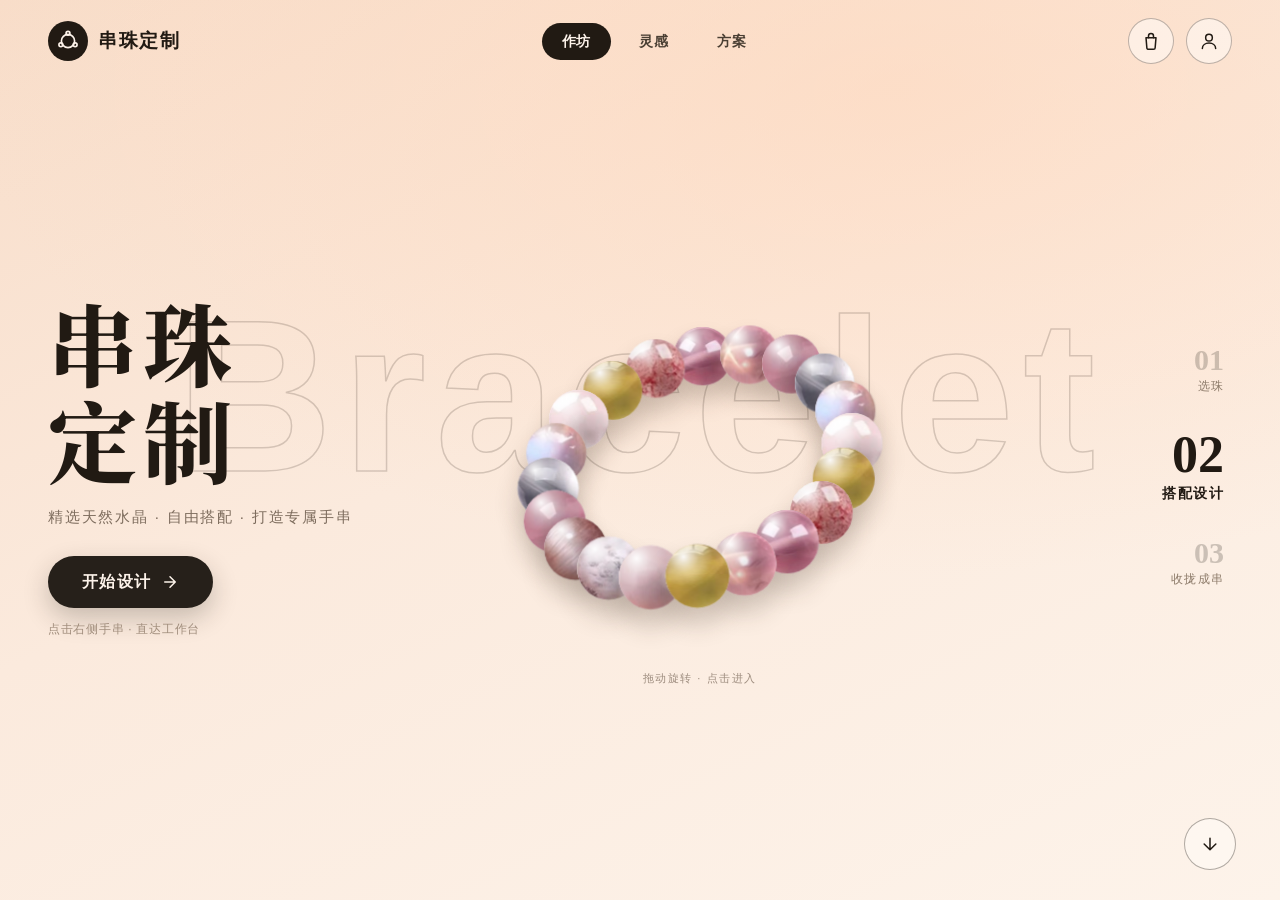
==== commit d86db854: "deploy: 游客演示模式（API 层本地降级）+ 展示模式单击退出，移除误打包的 .claude" ====
--- a/index.html
+++ b/index.html
@@ -8,9 +8,9 @@
     <link rel="preconnect" href="https://fonts.googleapis.com" />
     <link rel="preconnect" href="https://fonts.gstatic.com" crossorigin />
     <link href="https://fonts.googleapis.com/css2?family=Noto+Serif+SC:wght@400;500;700&display=swap" rel="stylesheet" />
-    <script type="module" crossorigin src="/assets/main-BJZBoTOV.js"></script>
+    <script type="module" crossorigin src="/assets/main-CuSbtbwk.js"></script>
     <link rel="modulepreload" crossorigin href="/assets/catalog-Bjev8BwF.js">
-    <link rel="stylesheet" crossorigin href="/assets/main-l6C50YDm.css">
+    <link rel="stylesheet" crossorigin href="/assets/main-ASrh8tY9.css">
   </head>
   <body class="bg-cream">
     <div id="app"></div>
--- a/assets/main-ASrh8tY9.css
+++ b/assets/main-ASrh8tY9.css
@@ -0,0 +1 @@
+.app-shell[data-v-4b7d53fb]{position:relative;width:100vw;height:100vh;background-color:#fbfaf6;display:flex;flex-direction:column;overflow:hidden;font-family:PingFang SC,Microsoft YaHei,sans-serif}.top-nav[data-v-4b7d53fb]{flex-shrink:0;display:flex;justify-content:center;padding:12px 20px 0;z-index:60;transition:transform .5s cubic-bezier(.4,0,.2,1),opacity .5s cubic-bezier(.4,0,.2,1)}.top-nav__bar[data-v-4b7d53fb]{display:flex;align-items:center;gap:14px;padding:5px 40px;background:#c7cdc0;border-radius:9999px;box-shadow:0 2px 12px #0000000f}.top-nav__tab[data-v-4b7d53fb]{padding:5px 22px;border:none;border-radius:9999px;background:#ffffff59;color:#333;font-size:13px;font-weight:500;font-family:inherit;cursor:pointer;letter-spacing:.04em;white-space:nowrap;transition:all .25s ease}.top-nav__tab[data-v-4b7d53fb]:hover{background:#ffffff80}.top-nav__tab--active[data-v-4b7d53fb]{background:#657166;color:#fff;font-weight:600}.top-nav__tab--active[data-v-4b7d53fb]:hover{background:#657166}.top-nav--hidden[data-v-4b7d53fb]{transform:translateY(calc(-100% - 20px));opacity:0;pointer-events:none}.app-body[data-v-4b7d53fb]{flex:1;display:flex;flex-direction:row;min-height:0;overflow:hidden;position:relative}.app-main[data-v-4b7d53fb]{flex:1;display:flex;flex-direction:column;min-height:0;position:relative}.design-sidebar[data-v-4b7d53fb]{width:200px;flex-shrink:0;display:flex;flex-direction:column;padding:20px 12px 20px 20px;position:absolute;left:0;top:0;bottom:0;overflow:visible;z-index:45;background:linear-gradient(to right,#fbfaf6f2 60%,#fbfaf600);pointer-events:auto;transition:transform .5s cubic-bezier(.4,0,.2,1),opacity .5s cubic-bezier(.4,0,.2,1)}.design-sidebar--hidden[data-v-4b7d53fb]{transform:translate(calc(-100% - 20px));opacity:0;pointer-events:none}.design-sidebar__title[data-v-4b7d53fb]{font-size:20px;font-weight:700;color:#1a1a1a;margin:0 0 28px 4px;letter-spacing:.06em}.design-sidebar__steps[data-v-4b7d53fb]{display:flex;flex-direction:column;position:relative;gap:4px}.design-sidebar__steps[data-v-4b7d53fb]:before{content:"";position:absolute;left:19px;top:6px;bottom:6px;width:1.5px;background:#d5cec2;z-index:0;border-radius:1px}.step-item[data-v-4b7d53fb]{display:flex;align-items:flex-start;gap:12px;padding:12px 14px;border-radius:10px;position:relative;z-index:1;transition:all .3s ease;cursor:default}.step-item--active[data-v-4b7d53fb]{background:#1a1a1a}.step-item__indicator[data-v-4b7d53fb]{width:28px;height:28px;border-radius:50%;display:flex;align-items:center;justify-content:center;flex-shrink:0;position:relative;z-index:2;transition:all .3s ease}.step-item--active .step-item__indicator[data-v-4b7d53fb]{background:#fff}.step-item:not(.step-item--active) .step-item__indicator[data-v-4b7d53fb]{background:#e8e3da}.step-item__number[data-v-4b7d53fb]{font-size:12px;font-weight:700;line-height:1;transition:color .3s ease}.step-item--active .step-item__number[data-v-4b7d53fb]{color:#1a1a1a}.step-item:not(.step-item--active) .step-item__number[data-v-4b7d53fb]{color:#9b8e82}.step-item__body[data-v-4b7d53fb]{display:flex;flex-direction:column;gap:3px;padding-top:2px}.step-item__title[data-v-4b7d53fb]{font-size:13px;font-weight:600;margin:0;line-height:1.3;transition:color .3s ease;letter-spacing:.03em}.step-item--active .step-item__title[data-v-4b7d53fb]{color:#fff}.step-item:not(.step-item--active) .step-item__title[data-v-4b7d53fb]{color:#1a1a1a}.step-item__desc[data-v-4b7d53fb]{font-size:10.5px;margin:0;line-height:1.4;transition:color .3s ease;letter-spacing:.02em}.step-item--active .step-item__desc[data-v-4b7d53fb]{color:#fff9}.step-item:not(.step-item--active) .step-item__desc[data-v-4b7d53fb]{color:#b8a58d}.design-sidebar__decor[data-v-4b7d53fb]{position:absolute;right:-60px;top:40px;bottom:60px;width:120px;pointer-events:none;z-index:0}.decor-bg-ring[data-v-4b7d53fb]{position:absolute;right:-18px;top:340px;transform:translateY(-50%);width:78px;height:78px;border-radius:50%;background:#fbfaf6eb;box-shadow:0 2px 12px #b4a08c1f,0 0 0 1px #b4a08c0f;opacity:0;animation:bgRingAppear-4b7d53fb .5s ease-out .25s forwards}@keyframes bgRingAppear-4b7d53fb{0%{opacity:0;transform:translateY(-50%) scale(.7)}to{opacity:1;transform:translateY(-50%) scale(1)}}.decor-bead[data-v-4b7d53fb]{position:absolute;border-radius:50%;transition:width .6s ease,height .6s ease;will-change:top,right,opacity;background:radial-gradient(circle at 50% 50%,#f5d2c840,#dcb9aa26);box-shadow:inset 0 -1px 3px #b48c8238,inset 0 1px 2px #ffffff38,0 1px 4px #b48c8238,0 2px 8px #a0786e1f;overflow:hidden;transition:box-shadow .5s ease}.decor-bead__img[data-v-4b7d53fb]{position:absolute;top:0;right:0;bottom:0;left:0;width:100%;height:100%;-o-object-fit:cover;object-fit:cover;border-radius:50%;opacity:0;transition:opacity .45s ease;pointer-events:none}.decor-bead__img--loaded[data-v-4b7d53fb]{opacity:.92}.decor-bead__highlight[data-v-4b7d53fb]{position:absolute;top:12%;left:18%;width:32%;height:28%;border-radius:50%;background:radial-gradient(ellipse at center,#ffffffd9,#fff6 35%,#fff0);transform:rotate(-15deg);pointer-events:none}.decor-bead__bounce[data-v-4b7d53fb]{position:absolute;bottom:8%;left:25%;width:40%;height:16%;border-radius:50%;background:radial-gradient(ellipse at center,#ffffff40,#ffffff0f 60%,#fff0);pointer-events:none}@keyframes floatA-4b7d53fb{0%,to{margin-top:0}50%{margin-top:-8px}}@keyframes floatB-4b7d53fb{0%,to{margin-top:0}50%{margin-top:-6px}}@keyframes floatC-4b7d53fb{0%,to{margin-top:0}50%{margin-top:-10px}}@keyframes floatD-4b7d53fb{0%,to{margin-top:0}50%{margin-top:-5px}}@keyframes floatE-4b7d53fb{0%,to{margin-top:0}50%{margin-top:-9px}}@keyframes floatF-4b7d53fb{0%,to{margin-top:0}50%{margin-top:-7px}}.decor-bead--float-1[data-v-4b7d53fb]{animation:floatA-4b7d53fb 3s ease-in-out infinite}.decor-bead--float-2[data-v-4b7d53fb]{animation:floatB-4b7d53fb 3.3s ease-in-out infinite .35s}.decor-bead--float-3[data-v-4b7d53fb]{animation:floatC-4b7d53fb 2.7s ease-in-out infinite .7s}.decor-bead--float-4[data-v-4b7d53fb]{animation:floatD-4b7d53fb 3.1s ease-in-out infinite 1.05s}.decor-bead--float-5[data-v-4b7d53fb]{animation:floatE-4b7d53fb 2.9s ease-in-out infinite 1.4s}.decor-bead--float-6[data-v-4b7d53fb]{animation:floatF-4b7d53fb 3.4s ease-in-out infinite .55s}.design-sidebar__decor--bracelet .decor-bead[data-v-4b7d53fb]{animation-play-state:paused}.canvas-area[data-v-4b7d53fb]{flex:1;display:flex;align-items:center;justify-content:center;padding:24px 20px 20px;min-height:0}.canvas-area__inner[data-v-4b7d53fb]{position:relative;display:flex;align-items:center;justify-content:center}.canvas-container[data-v-4b7d53fb]{--canvas-size: min( calc(100vw - 200px) , calc(100vh - 430px) );--canvas-overflow: calc(var(--canvas-size) * .18);width:var(--canvas-size);height:var(--canvas-size);background-size:cover;background-position:center;background-repeat:no-repeat;border-radius:16px;box-shadow:0 4px 24px #0000000f,0 1px 4px #0000000a,inset 0 0 0 1px #0000000a;position:relative;overflow:visible;transition:box-shadow .6s ease,border-radius .6s ease}.bead-canvas[data-v-4b7d53fb]{position:absolute;inset:calc(-1 * var(--canvas-overflow));width:calc(100% + 2 * var(--canvas-overflow));height:calc(100% + 2 * var(--canvas-overflow));touch-action:none}.bead-canvas--delete-mode[data-v-4b7d53fb]{cursor:crosshair}.canvas-status[data-v-4b7d53fb]{position:absolute;top:0;right:0;bottom:0;left:0;display:flex;align-items:center;justify-content:center;color:#8b6f4e59;font-size:15px;font-family:"Noto Serif SC",serif;letter-spacing:.1em;pointer-events:none;-webkit-user-select:none;-moz-user-select:none;user-select:none;transition:all .5s ease}.canvas-status--bracelet[data-v-4b7d53fb]{color:#8b6f4e99;font-size:20px;font-weight:500;animation:statusPulse-4b7d53fb 2s ease-in-out infinite}@keyframes statusPulse-4b7d53fb{0%,to{opacity:.6}50%{opacity:1}}.floating-bar[data-v-4b7d53fb]{position:absolute;left:calc(100% + 20px);top:50%;transform:translateY(-50%);z-index:50;display:flex;flex-direction:column;align-items:center;gap:20px;flex-shrink:0;transition:transform .5s cubic-bezier(.4,0,.2,1),opacity .5s cubic-bezier(.4,0,.2,1)}.floating-bar--hidden[data-v-4b7d53fb]{transform:translateY(-50%) translate(40px);opacity:0;pointer-events:none}.showcase-overlay[data-v-4b7d53fb]{position:fixed;top:0;right:0;bottom:0;left:0;z-index:7900;cursor:pointer;background:transparent;animation:showcaseFade-4b7d53fb .45s ease both}.showcase-overlay__hint[data-v-4b7d53fb]{position:fixed;left:50%;bottom:44px;transform:translate(-50%);padding:9px 22px;border-radius:999px;background:#1a1a1a94;color:#fbfaf6;font-size:13px;letter-spacing:2px;-webkit-backdrop-filter:blur(8px);backdrop-filter:blur(8px);animation:showcaseFade-4b7d53fb .55s ease both}@keyframes showcaseFade-4b7d53fb{0%{opacity:0}to{opacity:1}}.demo-pill[data-v-4b7d53fb]{position:fixed;left:16px;bottom:16px;z-index:9600;padding:8px 16px;border-radius:999px;background:#c8a96eeb;color:#241d15;font-size:12px;letter-spacing:1px;box-shadow:0 4px 14px #241d152e;pointer-events:none;animation:showcaseFade-4b7d53fb .5s ease both}.floating-bar__capsule[data-v-4b7d53fb]{display:flex;flex-direction:column;align-items:center;gap:6px;padding:14px 10px;background:#fff;border-radius:9999px;box-shadow:0 4px 20px #0000000f,0 1px 4px #0000000a}.floating-bar__icon-wrap[data-v-4b7d53fb]{position:relative;display:flex;align-items:center}.floating-bar__icon-btn[data-v-4b7d53fb]{width:40px;height:40px;border:none;border-radius:50%;background:transparent;color:#4a3a2e;cursor:pointer;display:flex;align-items:center;justify-content:center;transition:all .2s ease;padding:8px;flex-shrink:0}.floating-bar__icon-btn svg[data-v-4b7d53fb]{width:20px;height:20px}.floating-bar__icon-btn[data-v-4b7d53fb]:hover{background:#c8a96e1a;color:#c8a96e;transform:scale(1.08)}.floating-bar__icon-btn[data-v-4b7d53fb]:active{transform:scale(.95)}.floating-bar__icon-btn--active[data-v-4b7d53fb]{color:#c8a96e;background:#c8a96e1f}.floating-bar__icon-btn--danger[data-v-4b7d53fb]:hover{background:#dc645014;color:#d4654a}.floating-bar__tooltip[data-v-4b7d53fb]{position:absolute;right:calc(100% + 14px);top:50%;transform:translateY(-50%);padding:6px 14px;background:#1a1a1a;color:#fff;font-size:12px;font-weight:500;white-space:nowrap;border-radius:8px;letter-spacing:.04em;opacity:0;pointer-events:none;transition:opacity .2s ease,transform .2s ease;transform-origin:right center;transform:translateY(-50%) scale(.9)}.floating-bar__tooltip[data-v-4b7d53fb]:after{content:"";position:absolute;right:-6px;top:50%;transform:translateY(-50%);border-left:6px solid #1a1a1a;border-top:5px solid transparent;border-bottom:5px solid transparent}.floating-bar__icon-wrap:hover .floating-bar__tooltip[data-v-4b7d53fb],.floating-bar__delete-wrap:hover .floating-bar__tooltip[data-v-4b7d53fb]{opacity:1;transform:translateY(-50%) scale(1)}.floating-bar__delete-wrap[data-v-4b7d53fb]{position:relative;display:flex;align-items:center}.floating-bar__delete-btn[data-v-4b7d53fb]{width:44px;height:44px;border:none;border-radius:50%;background:#fff;color:#8b6f4e;cursor:pointer;display:flex;align-items:center;justify-content:center;padding:10px;box-shadow:0 3px 14px #0000000f,0 1px 4px #0000000a;transition:all .25s ease}.floating-bar__delete-btn svg[data-v-4b7d53fb]{width:20px;height:20px}.floating-bar__delete-btn[data-v-4b7d53fb]:hover{background:#dc64500f;color:#d4654a;box-shadow:0 4px 18px #0000001a,0 1px 6px #0000000f;transform:translateY(-2px)}.floating-bar__delete-btn[data-v-4b7d53fb]:active{transform:scale(.93)}.floating-bar__delete-btn--active[data-v-4b7d53fb]{background:#fdf2f0;color:#d4654a;box-shadow:0 0 0 3px #dc645026,0 4px 18px #00000014;animation:deletePulse-4b7d53fb 1.8s ease-in-out infinite}@keyframes deletePulse-4b7d53fb{0%,to{box-shadow:0 0 0 3px #dc645026,0 4px 18px #00000014}50%{box-shadow:0 0 0 8px #dc64500d,0 4px 20px #0000001f}}.string-btn[data-v-4b7d53fb]{display:inline-flex;align-items:center;gap:10px;padding:12px 28px;border:none;border-radius:9999px;background:#abd1dc;color:#fff;font-size:15px;font-weight:600;font-family:inherit;letter-spacing:.06em;cursor:pointer;box-shadow:0 3px 14px #c8dce659,0 1px 4px #0000000a;transition:all .35s cubic-bezier(.4,0,.2,1);-webkit-user-select:none;-moz-user-select:none;user-select:none;position:absolute;left:calc(100% + 16px);bottom:0;white-space:nowrap;z-index:35}.string-btn[data-v-4b7d53fb]:hover:not(:disabled){transform:translateY(-2px);box-shadow:0 6px 22px #c8dce673,0 2px 8px #0000000f}.string-btn[data-v-4b7d53fb]:active:not(:disabled){transform:scale(.96)}.string-btn[data-v-4b7d53fb]:disabled{cursor:not-allowed;opacity:.85}.string-btn--hidden[data-v-4b7d53fb]{opacity:0;pointer-events:none;transform:translateY(12px)}.string-btn--active[data-v-4b7d53fb]{background:#dc645014;color:#d4654a;box-shadow:0 3px 14px #dc64501f,0 1px 4px #0000000a}.string-btn--active[data-v-4b7d53fb]:hover:not(:disabled){background:#dc645021;box-shadow:0 6px 22px #dc64502e,0 2px 8px #0000000f}.string-btn--loading[data-v-4b7d53fb]{background:#96bdc9}.string-btn__spinner[data-v-4b7d53fb]{width:20px;height:20px;flex-shrink:0;display:flex;align-items:center;justify-content:center}.string-btn__spinner svg[data-v-4b7d53fb]{width:100%;height:100%}.string-btn__spinner-track[data-v-4b7d53fb]{opacity:.25}.string-btn__spinner-head[data-v-4b7d53fb]{opacity:.85;transform-origin:center;animation:stringSpinner-4b7d53fb .9s linear infinite}.string-btn--active .string-btn__spinner-head[data-v-4b7d53fb]{animation-play-state:paused;stroke-dasharray:63 0;opacity:.55}.string-btn--loading .string-btn__spinner-head[data-v-4b7d53fb]{animation-duration:.6s}@keyframes stringSpinner-4b7d53fb{0%{transform:rotate(0)}to{transform:rotate(360deg)}}.string-btn__text[data-v-4b7d53fb]{color:#fff;font-weight:600;font-size:15px;letter-spacing:.06em}.string-btn--active .string-btn__text[data-v-4b7d53fb]{color:#d4654a}@media (max-width: 640px){.string-btn[data-v-4b7d53fb]{padding:10px 22px;gap:8px;bottom:-44px;font-size:13px}.string-btn__spinner[data-v-4b7d53fb]{width:17px;height:17px}.string-btn__text[data-v-4b7d53fb]{font-size:13px}}.modal-overlay[data-v-4b7d53fb]{position:fixed;top:0;right:0;bottom:0;left:0;z-index:8000;display:flex;align-items:center;justify-content:center;background:#00000059;-webkit-backdrop-filter:blur(6px);backdrop-filter:blur(6px);padding:24px}.modal-card[data-v-4b7d53fb]{background:#fbfaf6;border-radius:20px;padding:32px;max-width:520px;width:100%;box-shadow:0 16px 48px #0000001f,0 4px 12px #0000000f}.modal-card__header[data-v-4b7d53fb]{display:flex;align-items:center;justify-content:space-between;margin-bottom:4px}.modal-card__title[data-v-4b7d53fb]{font-size:20px;font-weight:700;color:#1a1a1a;letter-spacing:.05em;margin:0}.modal-card__close[data-v-4b7d53fb]{width:36px;height:36px;border:none;border-radius:50%;background:#0000000a;color:#666;cursor:pointer;display:flex;align-items:center;justify-content:center;padding:8px;transition:all .2s ease}.modal-card__close svg[data-v-4b7d53fb]{width:18px;height:18px}.modal-card__close[data-v-4b7d53fb]:hover{background:#00000014;color:#333}.modal-card__subtitle[data-v-4b7d53fb]{font-size:13px;color:#9b8e82;margin:0 0 20px;letter-spacing:.03em}.modal-card__grid[data-v-4b7d53fb]{display:grid;grid-template-columns:1fr 1fr;gap:12px}.plan-card[data-v-4b7d53fb]{position:relative;display:flex;flex-direction:column;align-items:center;gap:6px;padding:20px 16px;border:1.5px solid rgba(0,0,0,.06);border-radius:14px;background:#fff;cursor:pointer;transition:all .25s ease;font-family:inherit;text-align:center}.plan-card[data-v-4b7d53fb]:hover{border-color:#c8a96e;background:#c8a96e0a;transform:translateY(-2px);box-shadow:0 6px 20px #00000014}.plan-card[data-v-4b7d53fb]:active{transform:scale(.97)}.plan-del[data-v-4b7d53fb]{position:absolute;top:8px;right:8px;width:24px;height:24px;display:flex;align-items:center;justify-content:center;border:none;border-radius:50%;background:#ffffffdb;color:#9b8e82;cursor:pointer;opacity:0;transform:scale(.85);transition:opacity .2s ease,transform .2s ease,color .2s ease,background .2s ease;z-index:2}.plan-del svg[data-v-4b7d53fb]{width:12px;height:12px}.plan-card:hover .plan-del[data-v-4b7d53fb]{opacity:1;transform:scale(1)}.plan-del[data-v-4b7d53fb]:hover{background:#1a1a1a;color:#fff}.plan-card--asking[data-v-4b7d53fb]{border-color:#c8a96e}.plan-card--asking[data-v-4b7d53fb]:hover{transform:none}.plan-confirm[data-v-4b7d53fb]{position:absolute;top:0;right:0;bottom:0;left:0;z-index:3;display:flex;flex-direction:column;justify-content:center;align-items:center;gap:6px;padding:14px 12px;border-radius:14px;background:#fbfaf6f5;-webkit-backdrop-filter:blur(6px) saturate(1.1);backdrop-filter:blur(6px) saturate(1.1);cursor:default;text-align:center}.plan-confirm b[data-v-4b7d53fb]{font-size:12.5px;font-weight:600;color:#1a1a1a;letter-spacing:.02em}.plan-confirm p[data-v-4b7d53fb]{margin:0;font-size:11px;line-height:1.45;color:#9b8e82}.plan-confirm__ops[data-v-4b7d53fb]{display:flex;gap:8px;margin-top:4px}.plan-confirm__ops button[data-v-4b7d53fb]{padding:6px 12px;border-radius:999px;border:1px solid rgba(0,0,0,.1);background:#fff;font-family:inherit;font-size:11.5px;color:#6b6257;cursor:pointer;transition:all .2s ease}.plan-confirm__no[data-v-4b7d53fb]:hover{border-color:#c8a96e;color:#1a1a1a}.plan-confirm__yes[data-v-4b7d53fb]{border-color:transparent!important;background:linear-gradient(135deg,#241d15,#3a3128)!important;color:#f5efe3!important}.plan-confirm__yes[data-v-4b7d53fb]:hover{box-shadow:0 4px 12px #241d1547}.plan-confirm__ops button[data-v-4b7d53fb]:disabled{opacity:.55;cursor:default}.plan-card__icon[data-v-4b7d53fb]{width:44px;height:44px;border-radius:12px;background:linear-gradient(135deg,#c8a96e26,#c8a96e0d);display:flex;align-items:center;justify-content:center;color:#c8a96e;margin-bottom:2px}.plan-card__icon svg[data-v-4b7d53fb]{width:24px;height:24px}.plan-card__name[data-v-4b7d53fb]{font-size:15px;font-weight:600;color:#1a1a1a;margin:0;letter-spacing:.04em}.plan-card__desc[data-v-4b7d53fb]{font-size:11px;color:#9b8e82;margin:0;line-height:1.4}.plan-card__count[data-v-4b7d53fb]{font-size:10px;color:#c8a96e;font-weight:500;background:#c8a96e14;padding:3px 10px;border-radius:9999px}.modal-enter-active[data-v-4b7d53fb]{transition:all .35s cubic-bezier(.4,0,.2,1)}.modal-leave-active[data-v-4b7d53fb]{transition:all .25s cubic-bezier(.4,0,.2,1)}.modal-enter-from[data-v-4b7d53fb]{opacity:0}.modal-enter-from .modal-card[data-v-4b7d53fb]{transform:scale(.92) translateY(12px);opacity:0}.modal-leave-to[data-v-4b7d53fb]{opacity:0}.modal-leave-to .modal-card[data-v-4b7d53fb]{transform:scale(.95) translateY(8px);opacity:0}.material-panel[data-v-4b7d53fb]{width:62vw;max-width:960px;min-width:520px;height:280px;flex-shrink:0;align-self:center;margin-bottom:24px;background:#f2eee8f5;-webkit-backdrop-filter:blur(20px);backdrop-filter:blur(20px);border-radius:16px;box-shadow:0 8px 32px #0000001a,0 2px 8px #0000000f,inset 0 0 0 1px #0000000d;display:flex;flex-direction:column;overflow:hidden;z-index:40;transition:transform .5s cubic-bezier(.4,0,.2,1),opacity .5s cubic-bezier(.4,0,.2,1)}.material-panel--hidden[data-v-4b7d53fb]{transform:translateY(calc(100% + 32px));opacity:0;pointer-events:none}.material-panel__tabs[data-v-4b7d53fb]{display:flex;justify-content:center;gap:0;padding:14px 20px 0;flex-shrink:0}.material-panel__tab[data-v-4b7d53fb]{position:relative;padding:8px 20px;border:none;background:none;cursor:pointer;font-size:14px;font-weight:500;color:#9b8e82;font-family:inherit;letter-spacing:.04em;transition:color .2s ease}.material-panel__tab[data-v-4b7d53fb]:after{content:"";position:absolute;bottom:0;left:50%;transform:translate(-50%) scaleX(0);width:60%;height:2px;background:#6b4f3e;border-radius:1px;transition:transform .25s ease}.material-panel__tab[data-v-4b7d53fb]:hover{color:#6b4f3e}.material-panel__tab--active[data-v-4b7d53fb]{color:#4a3a2e}.material-panel__tab--active[data-v-4b7d53fb]:after{transform:translate(-50%) scaleX(1)}.material-panel__body[data-v-4b7d53fb]{display:flex;flex:1;min-height:0;overflow:hidden}.material-panel__sidebar[data-v-4b7d53fb]{width:30%;min-width:90px;max-width:120px;display:flex;flex-direction:column;gap:2px;padding:10px 6px 10px 12px;overflow-y:auto;border-right:1px solid rgba(0,0,0,.05);flex-shrink:0}.material-panel__subtab[data-v-4b7d53fb]{display:flex;align-items:center;justify-content:space-between;padding:7px 10px 7px 8px;border:none;border-radius:6px;background:transparent;cursor:pointer;font-size:11px;color:#8b6f4e;white-space:nowrap;transition:all .15s ease;font-family:inherit;text-align:left}.material-panel__subtab[data-v-4b7d53fb]:hover{background:#c8a96e14;color:#6b4f3e}.material-panel__subtab--active[data-v-4b7d53fb]{background:#c8a96e1f;color:#4a3a2e;font-weight:600}.material-panel__subtab-label[data-v-4b7d53fb]{overflow:hidden;text-overflow:ellipsis;flex:1}.material-panel__subtab-count[data-v-4b7d53fb]{font-size:9px;color:#b8a58d;margin-left:4px;flex-shrink:0}.material-panel__subtab--active .material-panel__subtab-count[data-v-4b7d53fb]{color:#8b6f4e}.material-panel__grid-wrap[data-v-4b7d53fb]{flex:1;overflow-y:auto;overflow-x:hidden;padding:10px 12px 12px;min-height:0}.material-panel__grid[data-v-4b7d53fb]{display:grid;grid-template-columns:repeat(auto-fill,minmax(74px,1fr));gap:8px}.material-panel__empty[data-v-4b7d53fb]{display:flex;align-items:center;justify-content:center;height:100%;color:#b8a58d;font-size:13px;font-family:"Noto Serif SC",serif;letter-spacing:.04em}.bead-item[data-v-4b7d53fb]{display:flex;flex-direction:column;align-items:center;gap:4px;padding:6px 4px;border:1.5px solid transparent;border-radius:10px;background:transparent;cursor:pointer;transition:all .2s ease;font-family:inherit}.bead-item[data-v-4b7d53fb]:hover{background:#c8a96e14;border-color:#c8a96e4d}.bead-item--selected[data-v-4b7d53fb]{background:#c8a96e1f;border-color:#c8a96e}.bead-item--clicked .bead-item__img-wrap[data-v-4b7d53fb]{animation:beadClickPulse-4b7d53fb .3s ease-out}@keyframes beadClickPulse-4b7d53fb{0%{transform:scale(1)}40%{transform:scale(1.18)}to{transform:scale(1)}}.bead-item__img-wrap[data-v-4b7d53fb]{width:44px;height:44px;border-radius:8px;overflow:hidden;background:#f5f2ed;display:flex;align-items:center;justify-content:center;box-shadow:0 1px 3px #0000000d}.bead-item__img[data-v-4b7d53fb]{width:100%;height:100%;-o-object-fit:contain;object-fit:contain;transition:transform .25s ease}.bead-item:hover .bead-item__img[data-v-4b7d53fb]{transform:scale(1.1)}.bead-item__name[data-v-4b7d53fb]{font-size:9px;color:#8b6f4e;text-align:center;line-height:1.2;max-width:68px;overflow:hidden;text-overflow:ellipsis;white-space:nowrap}.bead-item__size[data-v-4b7d53fb]{display:flex;align-items:center;gap:4px}.bead-item__size-btn[data-v-4b7d53fb]{width:20px;height:20px;border:1px solid rgba(139,111,78,.25);border-radius:50%;background:#ffffffb3;color:#6b4f3e;font-size:12px;font-weight:600;line-height:1;cursor:pointer;display:flex;align-items:center;justify-content:center;padding:0;transition:all .15s ease;font-family:inherit;flex-shrink:0}.bead-item__size-btn[data-v-4b7d53fb]:hover:not(:disabled){background:#c8a96e;color:#fff;border-color:#c8a96e}.bead-item__size-btn[data-v-4b7d53fb]:active:not(:disabled){transform:scale(.9)}.bead-item__size-btn[data-v-4b7d53fb]:disabled{opacity:.3;cursor:not-allowed}.bead-item__size-val[data-v-4b7d53fb]{font-size:9px;color:#c8a96e;font-weight:500;min-width:26px;text-align:center;-webkit-user-select:none;-moz-user-select:none;user-select:none}.material-panel__sidebar[data-v-4b7d53fb],.material-panel__grid-wrap[data-v-4b7d53fb]{scrollbar-width:thin;scrollbar-color:#d4c5b2 transparent}.material-panel__sidebar[data-v-4b7d53fb]::-webkit-scrollbar,.material-panel__grid-wrap[data-v-4b7d53fb]::-webkit-scrollbar{width:3px}.material-panel__sidebar[data-v-4b7d53fb]::-webkit-scrollbar-track,.material-panel__grid-wrap[data-v-4b7d53fb]::-webkit-scrollbar-track{background:transparent}.material-panel__sidebar[data-v-4b7d53fb]::-webkit-scrollbar-thumb,.material-panel__grid-wrap[data-v-4b7d53fb]::-webkit-scrollbar-thumb{background:#d4c5b2;border-radius:2px}.top-nav__tab[data-v-4b7d53fb]{position:relative}.top-nav__badge[data-v-4b7d53fb]{position:absolute;top:-6px;right:-8px;min-width:18px;height:18px;padding:0 5px;border-radius:9px;background:#e85d5d;color:#fff;font-size:10px;font-weight:700;line-height:18px;text-align:center;letter-spacing:0;box-shadow:0 1px 4px #e85d5d66;pointer-events:none}.order-page[data-v-4b7d53fb]{flex:1;display:flex;align-items:flex-start;justify-content:center;padding:16px 28px 32px;min-height:0;overflow:hidden}.order-page__card[data-v-4b7d53fb]{width:100%;max-width:1120px;max-height:100%;background:#fff;border-radius:32px;padding:20px 28px 80px;box-shadow:0 4px 24px #0000000d,0 1px 4px #00000008;display:flex;flex-direction:column;overflow-y:auto;overflow-x:visible;scrollbar-width:none}.order-page__card[data-v-4b7d53fb]::-webkit-scrollbar{display:none}.order-page__header[data-v-4b7d53fb]{margin-bottom:20px}.order-page__title[data-v-4b7d53fb]{font-size:24px;font-weight:700;font-family:"Noto Serif SC",serif;color:#3a2e24;letter-spacing:.08em;margin:0;line-height:1.2}.order-page__subtitle[data-v-4b7d53fb]{font-size:12px;color:#9b8e82;margin:0;letter-spacing:.03em}.order-page__empty[data-v-4b7d53fb]{text-align:center;padding:48px 0;color:#b8a58d;font-size:13px;letter-spacing:.04em}.order-page__empty-icon[data-v-4b7d53fb]{display:block;font-size:40px;margin-bottom:12px;opacity:.6}.order-page__empty p[data-v-4b7d53fb]{margin:0}.order-page__list[data-v-4b7d53fb]{display:flex;flex-direction:column;gap:8px}.cart-item[data-v-4b7d53fb]{display:flex;align-items:center;gap:12px;padding:14px 12px;border:1px solid rgba(0,0,0,.04);border-radius:16px;background:#fbfaf6;position:relative;transition:all .2s ease}.cart-item[data-v-4b7d53fb]:hover{border-color:#c8a96e33;background:#fdfcfa}.cart-item__check-wrap[data-v-4b7d53fb]{display:flex;align-items:center;justify-content:center;flex-shrink:0;cursor:pointer}.cart-item__check[data-v-4b7d53fb]{display:none}.cart-item__check-mark[data-v-4b7d53fb]{width:20px;height:20px;border-radius:50%;border:2px solid #d5cec2;background:#fff;display:flex;align-items:center;justify-content:center;transition:all .2s ease;flex-shrink:0}.cart-item__check:checked+.cart-item__check-mark[data-v-4b7d53fb]{background:#1a1a1a;border-color:#1a1a1a}.cart-item__check:checked+.cart-item__check-mark[data-v-4b7d53fb]:after{content:"";display:block;width:6px;height:10px;border:solid #fff;border-width:0 2px 2px 0;transform:rotate(45deg) translateY(-1px)}.cart-item__thumb[data-v-4b7d53fb]{width:44px;height:44px;border-radius:50%;overflow:hidden;flex-shrink:0;background:#f0ede8;box-shadow:0 1px 4px #0000000f}.cart-item__thumb-img[data-v-4b7d53fb]{width:100%;height:100%;-o-object-fit:cover;object-fit:cover;border-radius:50%}.cart-item__thumb-skeleton[data-v-4b7d53fb]{display:block;width:100%;height:100%;border-radius:50%;background:radial-gradient(circle,#c8b4a033,#b4a08c14);animation:thumbPulse-4b7d53fb 1.5s ease-in-out infinite}.cart-item__info[data-v-4b7d53fb]{flex:1;display:flex;flex-direction:column;gap:2px;min-width:0}.cart-item__name[data-v-4b7d53fb]{font-size:14px;font-weight:600;color:#1a1a1a;overflow:hidden;text-overflow:ellipsis;white-space:nowrap}.cart-item__wrist[data-v-4b7d53fb]{font-size:11px;color:#9b8e82;letter-spacing:.02em}.cart-item__price[data-v-4b7d53fb]{font-size:13px;font-weight:600;color:#c8a96e}.cart-item__remove[data-v-4b7d53fb]{position:absolute;top:6px;right:6px;width:24px;height:24px;border:none;border-radius:50%;background:transparent;color:#c5c0b8;cursor:pointer;display:flex;align-items:center;justify-content:center;padding:4px;transition:all .2s ease;flex-shrink:0}.cart-item__remove svg[data-v-4b7d53fb]{width:14px;height:14px}.cart-item__remove[data-v-4b7d53fb]:hover{background:#dc645014;color:#d4654a}.order-page__bar[data-v-4b7d53fb]{position:fixed;bottom:0;left:50%;transform:translate(-50%);width:100%;max-width:1120px;padding:0 28px 20px;z-index:70}.order-page__bar-inner[data-v-4b7d53fb]{display:flex;align-items:center;justify-content:space-between;background:#fff;border-radius:16px;padding:14px 18px;box-shadow:0 -4px 24px #00000014,0 -1px 4px #0000000a}.order-page__bar-left[data-v-4b7d53fb]{display:flex;align-items:center;gap:10px}.order-page__bar-label[data-v-4b7d53fb]{font-size:13px;color:#5a4a3a;letter-spacing:.04em}.order-page__bar-divider[data-v-4b7d53fb]{width:1px;height:14px;background:#e5e0d8}.order-page__bar-total[data-v-4b7d53fb]{font-size:16px;font-weight:700;color:#c8a96e;letter-spacing:.03em}.order-page__checkout-btn[data-v-4b7d53fb]{padding:12px 24px;border:none;border-radius:9999px;background:#1a1a1a;color:#fff;font-size:13px;font-weight:600;font-family:inherit;letter-spacing:.05em;cursor:pointer;white-space:nowrap;transition:all .25s ease}.order-page__checkout-btn[data-v-4b7d53fb]:hover{background:#333;transform:translateY(-1px);box-shadow:0 4px 16px #00000026}.order-page__checkout-btn[data-v-4b7d53fb]:active{transform:scale(.97)}@media (max-width: 1120px){.order-page[data-v-4b7d53fb]{padding:12px 20px 24px}.order-page__card[data-v-4b7d53fb]{border-radius:24px;padding:20px 24px 80px}.order-page__bar[data-v-4b7d53fb]{max-width:calc(100% - 40px);padding:0 20px 16px}}@media (max-width: 640px){.order-page[data-v-4b7d53fb]{padding:8px 12px 20px}.order-page__card[data-v-4b7d53fb]{padding:20px 14px 70px;border-radius:20px}.cart-item[data-v-4b7d53fb]{padding:12px 10px;gap:8px}.cart-item__thumb[data-v-4b7d53fb]{width:36px;height:36px}.cart-item__name[data-v-4b7d53fb]{font-size:12px}.order-page__bar-inner[data-v-4b7d53fb]{padding:12px 14px;gap:8px;border-radius:12px}.order-page__bar[data-v-4b7d53fb]{padding:0 12px 12px}}.toast-overlay[data-v-4b7d53fb]{position:fixed;top:0;right:0;bottom:0;left:0;z-index:9999;display:flex;align-items:center;justify-content:center;pointer-events:none}.toast-box[data-v-4b7d53fb]{display:flex;align-items:center;gap:10px;padding:14px 28px;background:#4a3a2eeb;-webkit-backdrop-filter:blur(12px);backdrop-filter:blur(12px);border-radius:16px;box-shadow:0 8px 32px #0000002e;font-size:15px;color:#fff;letter-spacing:.04em;font-family:PingFang SC,Microsoft YaHei,sans-serif;max-width:85vw}.toast-box__text[data-v-4b7d53fb]{line-height:1.4}.toast-enter-active[data-v-4b7d53fb]{transition:all .35s cubic-bezier(.4,0,.2,1)}.toast-leave-active[data-v-4b7d53fb]{transition:all .3s cubic-bezier(.4,0,.2,1)}.toast-enter-from[data-v-4b7d53fb]{opacity:0;transform:translateY(12px) scale(.95)}.toast-leave-to[data-v-4b7d53fb]{opacity:0;transform:translateY(-8px) scale(.95)}.order-card[data-v-4b7d53fb]{position:absolute;right:16px;top:12px;width:200px;background:#fff;border-radius:20px;padding:22px 18px 18px;box-shadow:0 8px 32px #00000014,0 2px 8px #0000000a;z-index:55;display:flex;flex-direction:column;gap:14px;transition:transform .5s cubic-bezier(.4,0,.2,1),opacity .5s cubic-bezier(.4,0,.2,1),box-shadow .4s ease;font-family:PingFang SC,Microsoft YaHei,sans-serif;-webkit-user-select:none;-moz-user-select:none;user-select:none}.order-card[data-v-4b7d53fb]:hover{box-shadow:0 12px 40px #0000001a,0 3px 12px #0000000f}.order-card--hidden[data-v-4b7d53fb]{transform:translate(calc(100% + 40px));opacity:0;pointer-events:none}.order-card__header[data-v-4b7d53fb]{display:flex;align-items:baseline;justify-content:space-between}.order-card__label[data-v-4b7d53fb]{font-size:12px;font-weight:600;letter-spacing:.12em;color:#c5c0b8;text-transform:uppercase}.order-card__count[data-v-4b7d53fb]{font-size:13px;font-weight:500;color:#8b6f4e;letter-spacing:.04em}.order-card__price[data-v-4b7d53fb]{display:flex;align-items:baseline;gap:2px;padding:4px 0;border-bottom:1px solid rgba(0,0,0,.05)}.order-card__price-symbol[data-v-4b7d53fb]{font-size:18px;font-weight:600;color:#3a2e24;line-height:1}.order-card__price-value[data-v-4b7d53fb]{font-size:32px;font-weight:700;color:#1a1a1a;line-height:1;letter-spacing:-.02em}.order-card__info[data-v-4b7d53fb]{display:flex;flex-direction:column;gap:8px}.order-card__row[data-v-4b7d53fb]{display:flex;align-items:center;justify-content:space-between}.order-card__row-label[data-v-4b7d53fb]{font-size:11px;color:#9b8e82;letter-spacing:.03em}.order-card__row-value[data-v-4b7d53fb]{font-size:11px;font-weight:600;color:#4a3a2e;letter-spacing:.03em;text-align:right}.order-card__actions[data-v-4b7d53fb]{display:flex;flex-direction:column;gap:8px;padding-top:2px}.order-card__btn[data-v-4b7d53fb]{display:flex;align-items:center;justify-content:center;gap:8px;width:100%;padding:10px 14px;border:none;border-radius:9999px;background:#1a1a1a;color:#fff;font-size:12px;font-weight:500;font-family:inherit;letter-spacing:.04em;cursor:pointer;transition:all .25s ease;white-space:nowrap}.order-card__btn svg[data-v-4b7d53fb]{width:16px;height:16px;flex-shrink:0}.order-card__btn[data-v-4b7d53fb]:hover{background:#333;transform:translateY(-1px);box-shadow:0 4px 14px #0000002e}.order-card__btn[data-v-4b7d53fb]:active{transform:scale(.96);background:#0d0d0d}.order-card__btn--done[data-v-4b7d53fb],.order-card__btn--done[data-v-4b7d53fb]:hover,.order-card__btn--done[data-v-4b7d53fb]:active{background:#7c9070;color:#fff;transform:none;box-shadow:0 6px 18px -8px #5d7654b3;pointer-events:none;animation:cartBtnPop-4b7d53fb .4s cubic-bezier(.2,.9,.25,1)}@keyframes cartBtnPop-4b7d53fb{0%{transform:scale(1)}45%{transform:scale(1.045)}to{transform:scale(1)}}@media (max-width: 640px){.top-nav[data-v-4b7d53fb]{padding:8px 10px 0}.top-nav__bar[data-v-4b7d53fb]{gap:6px;padding:5px 20px;border-radius:9999px}.top-nav__tab[data-v-4b7d53fb]{padding:5px 14px;font-size:12px;border-radius:9999px}.design-sidebar[data-v-4b7d53fb]{width:52px;padding:12px 6px 12px 8px}.design-sidebar__title[data-v-4b7d53fb]{display:none}.design-sidebar__steps[data-v-4b7d53fb]:before{left:13px}.step-item[data-v-4b7d53fb]{padding:10px 6px;gap:0;justify-content:center}.step-item__body[data-v-4b7d53fb]{display:none}.step-item__indicator[data-v-4b7d53fb]{width:24px;height:24px}.step-item__number[data-v-4b7d53fb]{font-size:11px}.design-sidebar__decor[data-v-4b7d53fb]{display:none}.canvas-container[data-v-4b7d53fb]{--canvas-size: min( calc(100vw - 48px) , calc(100vh - 380px) );border-radius:12px}.floating-bar[data-v-4b7d53fb]{gap:14px}.floating-bar__capsule[data-v-4b7d53fb]{padding:10px 7px;gap:4px}.floating-bar__icon-btn[data-v-4b7d53fb]{width:34px;height:34px;padding:6px}.floating-bar__icon-btn svg[data-v-4b7d53fb]{width:17px;height:17px}.floating-bar__delete-btn[data-v-4b7d53fb]{width:38px;height:38px;padding:8px}.floating-bar__delete-btn svg[data-v-4b7d53fb]{width:17px;height:17px}.floating-bar__tooltip[data-v-4b7d53fb]{font-size:10px;padding:5px 10px;right:calc(100% + 10px)}.modal-card[data-v-4b7d53fb]{padding:24px 20px}.modal-card__title[data-v-4b7d53fb]{font-size:17px}.modal-card__grid[data-v-4b7d53fb]{grid-template-columns:1fr 1fr;gap:8px}.plan-card[data-v-4b7d53fb]{padding:14px 10px}.material-panel[data-v-4b7d53fb]{width:calc(100vw - 16px);min-width:unset;max-width:unset;height:260px;margin-bottom:8px;border-radius:14px}.material-panel__tab[data-v-4b7d53fb]{padding:6px 14px;font-size:13px}.material-panel__sidebar[data-v-4b7d53fb]{width:28%;min-width:70px;max-width:100px;padding:8px 4px 8px 8px}.material-panel__subtab[data-v-4b7d53fb]{padding:6px;font-size:10px}.material-panel__grid[data-v-4b7d53fb]{grid-template-columns:repeat(auto-fill,minmax(64px,1fr));gap:6px}.bead-item__img-wrap[data-v-4b7d53fb]{width:38px;height:38px}.bead-item__name[data-v-4b7d53fb]{font-size:8px;max-width:56px}.order-card[data-v-4b7d53fb]{width:172px;right:6px;padding:16px 14px 14px;gap:10px;border-radius:16px}.order-card__price-value[data-v-4b7d53fb]{font-size:26px}.order-card__price-symbol[data-v-4b7d53fb]{font-size:15px}.order-card__btn[data-v-4b7d53fb]{padding:8px 10px;font-size:11px}.order-card__btn svg[data-v-4b7d53fb]{width:14px;height:14px}}.home-page[data-v-4b7d53fb]{position:relative;flex:1;display:flex;flex-direction:column;padding:0 48px 32px;overflow:hidden;min-height:0;background:radial-gradient(120% 90% at 70% 10%,rgba(255,214,186,.55),transparent 60%),linear-gradient(155deg,#f8ddc9,#fbeadd 45%,#fdf3ea)}.home-nav[data-v-4b7d53fb]{display:flex;align-items:center;justify-content:space-between;padding:18px 0 0;position:relative;z-index:5}.home-nav__brand[data-v-4b7d53fb]{display:inline-flex;align-items:center;gap:10px;border:none;background:none;padding:0;cursor:pointer;font-family:inherit}.home-nav__brand-mark[data-v-4b7d53fb]{width:40px;height:40px;border-radius:50%;background:#211a13;color:#fdf3ea;display:flex;align-items:center;justify-content:center;flex-shrink:0}.home-nav__brand-mark svg[data-v-4b7d53fb]{width:22px;height:22px}.home-nav__brand-text[data-v-4b7d53fb]{font-size:19px;font-weight:800;color:#211a13;letter-spacing:.08em}.home-nav__links[data-v-4b7d53fb]{display:flex;align-items:center;gap:8px}.home-nav__tab[data-v-4b7d53fb]{padding:8px 20px;border:none;border-radius:9999px;background:transparent;color:#4a3f33;font-size:14px;font-weight:600;font-family:inherit;cursor:pointer;letter-spacing:.06em;white-space:nowrap;transition:all .25s ease}.home-nav__tab[data-v-4b7d53fb]:hover{background:#fffcf8b8;color:#211a13}.home-nav__tab--active[data-v-4b7d53fb],.home-nav__tab--active[data-v-4b7d53fb]:hover{background:#211a13;color:#fdf3ea}.home-nav__actions[data-v-4b7d53fb]{display:flex;align-items:center;gap:12px}.home-nav__icon-btn[data-v-4b7d53fb]{position:relative;width:46px;height:46px;border-radius:50%;border:1px solid rgba(33,26,19,.3);background:#fffcf88c;color:#211a13;display:flex;align-items:center;justify-content:center;cursor:pointer;transition:all .25s ease}.home-nav__icon-btn[data-v-4b7d53fb]:hover{background:#211a13;color:#fdf3ea;border-color:#211a13}.home-nav__icon-btn svg[data-v-4b7d53fb]{width:20px;height:20px}.home-nav__badge[data-v-4b7d53fb]{position:absolute;top:-4px;right:-4px;min-width:18px;height:18px;padding:0 5px;border-radius:9999px;background:#c0392b;color:#fff;font-size:10px;font-weight:700;display:flex;align-items:center;justify-content:center}.home-watermark[data-v-4b7d53fb]{position:absolute;left:50%;top:44%;transform:translate(-50%,-50%);font-size:clamp(120px,17vw,240px);font-weight:800;letter-spacing:.04em;color:transparent;-webkit-text-stroke:1.5px rgba(58,46,36,.2);white-space:nowrap;pointer-events:none;-webkit-user-select:none;-moz-user-select:none;user-select:none}.home-hero[data-v-4b7d53fb]{position:relative;flex:1;display:grid;grid-template-columns:minmax(260px,1fr) auto minmax(160px,.7fr);align-items:center;gap:24px;min-height:0}.hero-copy[data-v-4b7d53fb]{position:relative;z-index:3;display:flex;flex-direction:column;gap:18px}.hero-copy__title[data-v-4b7d53fb]{font-size:clamp(56px,7vw,96px);font-weight:800;font-family:"Noto Serif SC",serif;color:#211a13;line-height:1.08;letter-spacing:.06em;margin:0}.hero-copy__subtitle[data-v-4b7d53fb]{font-size:15px;color:#7d6c5d;letter-spacing:.12em;margin:0;font-weight:500}.hero-copy__actions[data-v-4b7d53fb]{display:flex;flex-direction:column;gap:12px;margin-top:10px}.hero-copy__cta[data-v-4b7d53fb]{align-self:flex-start;display:inline-flex;align-items:center;gap:10px;padding:14px 34px;border:none;border-radius:9999px;background:#26201a;color:#fdf3ea;font-size:16px;font-weight:600;font-family:inherit;letter-spacing:.08em;cursor:pointer;box-shadow:0 10px 26px #26201a3d;transition:transform .3s ease,box-shadow .3s ease}.hero-copy__cta[data-v-4b7d53fb]:hover{transform:translateY(-2px);box-shadow:0 14px 32px #26201a52}.hero-copy__cta[data-v-4b7d53fb]:active{transform:scale(.96)}.hero-copy__cta svg[data-v-4b7d53fb]{width:18px;height:18px;transition:transform .3s ease}.hero-copy__cta:hover svg[data-v-4b7d53fb]{transform:translate(3px)}.hero-copy__hint[data-v-4b7d53fb]{font-size:12px;color:#a08d7c;letter-spacing:.06em}.hero-ring-visual[data-v-4b7d53fb]{position:relative;z-index:2;width:min(92vw,460px);aspect-ratio:1;display:flex;align-items:center;justify-content:center;cursor:grab;touch-action:none;-moz-user-select:none;user-select:none;-webkit-user-select:none}.hero-ring-visual.is-dragging[data-v-4b7d53fb]{cursor:grabbing}.finished-ring[data-v-4b7d53fb]{position:relative;width:min(92vw,460px);aspect-ratio:1;transform-style:preserve-3d}.finished-bead[data-v-4b7d53fb]{--bead-size: clamp(46px, 5.4vw, 62px);position:absolute;left:50%;top:50%;width:var(--bead-size);height:var(--bead-size);margin:calc(var(--bead-size) * -.5);border-radius:50%;overflow:hidden;background:#fff;transform:translateZ(0) scale(1);will-change:transform;-webkit-user-drag:none;-webkit-user-select:none;-moz-user-select:none;user-select:none;box-shadow:0 16px 26px #3a281c3d,inset -10px -12px 18px #00000047,inset 7px 8px 14px #ffffffb8}.finished-bead[data-v-4b7d53fb]:after{content:"";position:absolute;top:0;right:0;bottom:0;left:0;border-radius:inherit;background:radial-gradient(circle at 28% 20%,rgba(255,255,255,.96),rgba(255,255,255,.34) 22%,transparent 43%),radial-gradient(circle at 68% 76%,rgba(0,0,0,.24),transparent 46%);pointer-events:none}.finished-bead img[data-v-4b7d53fb]{width:100%;height:100%;-o-object-fit:cover;object-fit:cover;transform:scale(1.26);pointer-events:none;-webkit-user-drag:none;-webkit-user-select:none;-moz-user-select:none;user-select:none}.hero-ring-visual__hint[data-v-4b7d53fb]{position:absolute;bottom:2%;left:50%;transform:translate(-50%);font-size:11px;letter-spacing:.14em;color:#7d6c5dbf;white-space:nowrap;pointer-events:none}.hero-steps[data-v-4b7d53fb]{position:relative;z-index:3;display:flex;flex-direction:column;align-items:flex-end;gap:34px;padding-right:8px}.hero-step[data-v-4b7d53fb]{display:flex;flex-direction:column;align-items:flex-end;gap:2px}.hero-step__num[data-v-4b7d53fb]{font-size:30px;font-weight:800;line-height:1;color:#211a1338;font-family:Georgia,Times New Roman,serif}.hero-step__label[data-v-4b7d53fb]{font-size:12px;letter-spacing:.1em;color:#8d7b6a}.hero-step--active .hero-step__num[data-v-4b7d53fb]{font-size:52px;color:#211a13}.hero-step--active .hero-step__label[data-v-4b7d53fb]{font-size:14px;font-weight:600;color:#211a13}.hero-scroll[data-v-4b7d53fb]{position:absolute;right:44px;bottom:30px;z-index:4;width:52px;height:52px;border-radius:50%;border:1px solid rgba(33,26,19,.35);background:#fffcf880;color:#211a13;display:flex;align-items:center;justify-content:center;cursor:pointer;transition:all .3s ease}.hero-scroll[data-v-4b7d53fb]:hover{background:#26201a;color:#fdf3ea;border-color:#26201a}.hero-scroll svg[data-v-4b7d53fb]{width:20px;height:20px}@media (max-width: 960px){.home-hero[data-v-4b7d53fb]{grid-template-columns:1fr;justify-items:center;text-align:center;gap:30px}.hero-copy[data-v-4b7d53fb]{align-items:center}.hero-copy__title[data-v-4b7d53fb]{font-size:clamp(44px,10vw,64px)}.hero-copy__cta[data-v-4b7d53fb]{align-self:center}.hero-steps[data-v-4b7d53fb]{flex-direction:row;align-items:center;gap:28px}.hero-step[data-v-4b7d53fb]{align-items:center}.home-page[data-v-4b7d53fb]{padding:20px 24px 28px;overflow-y:auto}.hero-scroll[data-v-4b7d53fb]{display:none}}@media (max-width: 640px){.history-panel[data-v-4b7d53fb]{width:172px;right:4px;padding:14px 12px 12px}.history-panel__scroll[data-v-4b7d53fb]{max-height:148px}.history-item[data-v-4b7d53fb]{padding:8px;gap:8px}.history-item__thumb[data-v-4b7d53fb]{width:28px;height:28px}.history-item__name[data-v-4b7d53fb]{font-size:11px}.history-item__meta[data-v-4b7d53fb]{font-size:9px}}.history-panel[data-v-4b7d53fb]{position:absolute;right:16px;top:340px;width:200px;background:#fff;border-radius:20px;padding:18px 14px 14px;box-shadow:0 8px 32px #0000000f,0 2px 8px #00000008;z-index:54;display:flex;flex-direction:column;gap:0;transition:transform .5s cubic-bezier(.4,0,.2,1),opacity .5s cubic-bezier(.4,0,.2,1);font-family:PingFang SC,Microsoft YaHei,sans-serif}.history-panel--hidden[data-v-4b7d53fb]{transform:translate(calc(100% + 40px));opacity:0;pointer-events:none}.history-panel__header[data-v-4b7d53fb]{display:flex;align-items:baseline;justify-content:flex-start;gap:8px;flex-shrink:0;padding-bottom:10px;border-bottom:1px solid rgba(0,0,0,.04)}.history-panel__title[data-v-4b7d53fb]{font-size:11px;font-weight:600;letter-spacing:.12em;color:#c5c0b8}.history-panel__subtitle[data-v-4b7d53fb]{font-size:10px;color:#9b8e82;letter-spacing:.04em}.history-panel__scroll[data-v-4b7d53fb]{overflow-y:auto;max-height:180px;margin-left:-6px;margin-right:-6px;padding-left:6px;padding-right:6px}.history-panel__scroll[data-v-4b7d53fb]::-webkit-scrollbar{width:4px}.history-panel__scroll[data-v-4b7d53fb]::-webkit-scrollbar-track{background:transparent}.history-panel__scroll[data-v-4b7d53fb]::-webkit-scrollbar-thumb{background:#0000001f;border-radius:2px}.history-panel__scroll[data-v-4b7d53fb]::-webkit-scrollbar-thumb:hover{background:#0003}.history-panel__empty[data-v-4b7d53fb]{text-align:center;font-size:11px;color:#b8a58d;padding:16px 0;letter-spacing:.03em}.history-panel__list[data-v-4b7d53fb]{display:flex;flex-direction:column;gap:6px}.history-item[data-v-4b7d53fb]{display:flex;align-items:center;gap:10px;padding:10px;border:1px solid transparent;border-radius:12px;background:transparent;cursor:pointer;transition:all .2s ease;text-align:left;font-family:inherit;width:100%}.history-item[data-v-4b7d53fb]:hover{background:#c8a96e0f;border-color:#c8a96e40}.history-item--active[data-v-4b7d53fb]{background:#c8a96e1a;border-color:#c8a96e66}.history-item__thumb[data-v-4b7d53fb]{width:34px;height:34px;border-radius:50%;background:#f8f6f2;overflow:hidden;flex-shrink:0;display:flex;align-items:center;justify-content:center;box-shadow:0 1px 3px #0000000d}.history-item__thumb-inner[data-v-4b7d53fb]{width:100%;height:100%;display:flex;align-items:center;justify-content:center}.history-item__thumb-img[data-v-4b7d53fb]{width:100%;height:100%;-o-object-fit:cover;object-fit:cover;border-radius:50%}.history-item__thumb-placeholder[data-v-4b7d53fb]{width:60%;height:60%;border-radius:50%;background:radial-gradient(circle,#c8b4a033,#b4a08c14);animation:thumbPulse-4b7d53fb 1.5s ease-in-out infinite}@keyframes thumbPulse-4b7d53fb{0%,to{opacity:.4}50%{opacity:.7}}.history-item__info[data-v-4b7d53fb]{display:flex;flex-direction:column;gap:2px;min-width:0;flex:1}.history-item__name[data-v-4b7d53fb]{font-size:13px;font-weight:600;color:#1a1a1a;letter-spacing:.03em;white-space:nowrap;overflow:hidden;text-overflow:ellipsis}.history-item__meta[data-v-4b7d53fb]{font-size:10px;color:#8b6f4e;letter-spacing:.03em}.history-panel__share[data-v-4b7d53fb]{margin-left:auto;display:inline-flex;align-items:center;gap:3px;font-size:10px;color:#8b6f4e;cursor:pointer;padding:2px 6px;border-radius:8px;transition:background .2s,color .2s;flex-shrink:0}.history-panel__share svg[data-v-4b7d53fb]{width:11px;height:11px}.history-panel__share[data-v-4b7d53fb]:hover{background:#8b6f4e1a;color:#6d563c}.history-item__share[data-v-4b7d53fb]{flex-shrink:0;align-self:center;width:26px;height:26px;border-radius:9px;display:grid;place-items:center;color:#b0a89e;cursor:pointer;transition:all .2s}.history-item__share svg[data-v-4b7d53fb]{width:13px;height:13px}.history-item__share[data-v-4b7d53fb]:hover{background:#8b6f4e1f;color:#8b6f4e}.name-modal[data-v-4b7d53fb]{position:relative;background:#fbfaf6;border-radius:18px;padding:28px 24px 20px;width:340px;max-width:90vw;box-shadow:0 16px 48px #0000001f,0 4px 12px #0000000f;display:flex;flex-direction:column;gap:14px}.name-modal__title[data-v-4b7d53fb]{font-size:16px;font-weight:600;color:#1a1a1a;letter-spacing:.04em;margin:0;text-align:center}.name-modal__input[data-v-4b7d53fb]{width:100%;padding:10px 14px;border:1.5px solid rgba(0,0,0,.1);border-radius:10px;font-size:14px;font-family:inherit;color:#1a1a1a;background:#fff;outline:none;transition:border-color .2s ease}.name-modal__input[data-v-4b7d53fb]:focus{border-color:#c8a96e}.name-modal__input[data-v-4b7d53fb]::-moz-placeholder{color:#c5c0b8}.name-modal__input[data-v-4b7d53fb]::placeholder{color:#c5c0b8}.share-modal__hint[data-v-4b7d53fb]{font-size:12px;color:#b0a89e;line-height:1.7;text-align:center;margin:-6px 0 0}.share-modal__code[data-v-4b7d53fb]{padding:14px 10px;border-radius:12px;background:#f6f1e8;border:1.5px dashed #cbbfa8;font-size:18px;font-weight:700;letter-spacing:2.5px;color:#4a3f30;text-align:center;-webkit-user-select:all;-moz-user-select:all;user-select:all;word-break:break-all;font-family:SFMono-Regular,Consolas,monospace}.share-modal__input[data-v-4b7d53fb]{text-transform:uppercase;letter-spacing:2px}.auth-modal[data-v-4b7d53fb]{gap:12px}.auth-modal__subtitle[data-v-4b7d53fb]{font-size:12px;color:#b0a89e;text-align:center;margin:-6px 0 2px;letter-spacing:.03em}.auth-modal__btn[data-v-4b7d53fb]{width:100%;padding:11px 16px;border:none;border-radius:9999px;background:linear-gradient(135deg,#8b6f4e,#c8a96e);color:#fff;font-size:14px;font-weight:600;letter-spacing:.12em;font-family:inherit;cursor:pointer;transition:opacity .2s,transform .2s}.auth-modal__btn[data-v-4b7d53fb]:hover{opacity:.9}.auth-modal__btn[data-v-4b7d53fb]:active{transform:scale(.98)}.auth-modal__btn[data-v-4b7d53fb]:disabled{opacity:.6;cursor:default}.auth-modal__switch[data-v-4b7d53fb]{font-size:12px;color:#b0a89e;text-align:center;margin:0}.auth-modal__switch button[data-v-4b7d53fb]{border:none;background:none;color:#8b6f4e;font-size:12px;font-weight:600;cursor:pointer;padding:0 2px}.auth-modal__switch button[data-v-4b7d53fb]:hover{text-decoration:underline}.name-modal__actions[data-v-4b7d53fb]{display:flex;gap:8px}.name-modal__btn[data-v-4b7d53fb]{flex:1;padding:10px 16px;border:none;border-radius:9999px;font-size:13px;font-weight:500;font-family:inherit;letter-spacing:.04em;cursor:pointer;transition:all .2s ease}.name-modal__btn--primary[data-v-4b7d53fb]{background:#1a1a1a;color:#fff}.name-modal__btn--primary[data-v-4b7d53fb]:hover{background:#333}.name-modal__btn--new[data-v-4b7d53fb]{background:#c8a96e1f;color:#8b6f4e}.name-modal__btn--new[data-v-4b7d53fb]:hover{background:#c8a96e33}.name-modal__close[data-v-4b7d53fb]{position:absolute;top:10px;right:10px;width:32px;height:32px;border:none;border-radius:50%;background:transparent;color:#999;cursor:pointer;display:flex;align-items:center;justify-content:center;padding:6px;transition:all .15s ease}.name-modal__close svg[data-v-4b7d53fb]{width:16px;height:16px}.name-modal__close[data-v-4b7d53fb]:hover{background:#0000000d;color:#333}.inspiration-page[data-v-4b7d53fb]{flex:1;display:flex;align-items:flex-start;justify-content:center;padding:16px 28px 32px;min-height:0;overflow:hidden}.inspiration-page__container[data-v-4b7d53fb]{width:100%;max-width:1120px;max-height:100%;background:#fff;border-radius:32px;padding:20px 28px;box-shadow:0 4px 24px #0000000d,0 1px 4px #00000008;display:flex;flex-direction:column;gap:4px;overflow-y:auto;overflow-x:visible;scrollbar-width:none}.inspiration-page__container[data-v-4b7d53fb]::-webkit-scrollbar{display:none}.inspiration-page__header[data-v-4b7d53fb]{display:flex;align-items:flex-end;justify-content:space-between;flex-shrink:0;position:sticky;top:0;z-index:2;background:transparent;padding-bottom:4px}.inspiration-page__title-group[data-v-4b7d53fb]{display:flex;flex-direction:column;gap:4px}.inspiration-page__title[data-v-4b7d53fb]{font-size:24px;font-weight:700;font-family:"Noto Serif SC",serif;color:#3a2e24;letter-spacing:.08em;margin:0;line-height:1.2}.inspiration-page__subtitle[data-v-4b7d53fb]{font-size:11px;color:#b8a58d;letter-spacing:.05em;margin:0;font-weight:400}.inspiration-page__actions[data-v-4b7d53fb]{display:flex;align-items:center;gap:14px}.inspiration-page__tabs[data-v-4b7d53fb]{display:flex;gap:2px;padding:4px;background:#0000000a;border-radius:9999px}.inspiration-page__tab[data-v-4b7d53fb]{padding:6px 18px;border:none;border-radius:9999px;background:transparent;color:#9b8e82;font-size:11px;font-weight:500;font-family:inherit;letter-spacing:.04em;cursor:pointer;white-space:nowrap;transition:all .25s ease}.inspiration-page__tab[data-v-4b7d53fb]:hover{color:#5a4a3a}.inspiration-page__tab--active[data-v-4b7d53fb]{background:#fff;color:#3a2e24;font-weight:600;box-shadow:0 1px 4px #00000014}.inspiration-page__sync-btn[data-v-4b7d53fb]{display:inline-flex;align-items:center;gap:5px;padding:6px 16px;border:1.5px solid rgba(139,111,78,.25);border-radius:9999px;background:transparent;color:#8b6f4e;font-size:10px;font-weight:500;font-family:inherit;letter-spacing:.04em;cursor:pointer;white-space:nowrap;transition:all .25s ease}.inspiration-page__sync-btn svg[data-v-4b7d53fb]{width:12px;height:12px;flex-shrink:0}.inspiration-page__sync-btn[data-v-4b7d53fb]:hover{border-color:#6b4f3e;color:#4a3a2e;background:#8b6f4e0a}.inspiration-page__sync-btn[data-v-4b7d53fb]:active{transform:scale(.97)}.inspiration-grid[data-v-4b7d53fb]{display:grid;grid-template-columns:repeat(5,1fr);grid-template-rows:repeat(2,auto);gap:10px 28px;overflow:visible}.inspiration-card[data-v-4b7d53fb]{display:flex;flex-direction:column;align-items:center;gap:8px;min-width:0}.inspiration-card__plate[data-v-4b7d53fb]{position:relative;width:240px;height:240px;border-radius:50%;background-size:cover;background-position:center;background-repeat:no-repeat;overflow:hidden;display:flex;align-items:center;justify-content:center;flex-shrink:0}.inspiration-card__plate[data-v-4b7d53fb]:after{content:"";position:absolute;top:8%;right:8%;bottom:8%;left:8%;border-radius:50%;background:radial-gradient(ellipse at 40% 35%,#fff3,#fff0 60%);pointer-events:none;z-index:2}.inspiration-card__thumb[data-v-4b7d53fb]{width:78%;height:78%;-o-object-fit:contain;object-fit:contain;border-radius:50%;position:relative;z-index:1;filter:drop-shadow(0 1px 2px rgba(0,0,0,.1))}.inspiration-card__plate-skeleton[data-v-4b7d53fb]{width:70%;height:70%;border-radius:50%;background:radial-gradient(circle,#c8b4a033,#b4a08c14);animation:platePulse-4b7d53fb 1.8s ease-in-out infinite}@keyframes platePulse-4b7d53fb{0%,to{opacity:.5}50%{opacity:.85}}.inspiration-card__info[data-v-4b7d53fb]{width:100%;display:flex;flex-direction:column;align-items:center;gap:3px;text-align:center;padding:10px;background:#fff;border-radius:14px;border:1px solid rgba(0,0,0,.04);box-shadow:0 2px 8px #00000008,0 1px 2px #00000005}.inspiration-card__name[data-v-4b7d53fb]{font-size:12px;font-weight:700;color:#3a2e24;margin:0;letter-spacing:.06em;font-family:"Noto Serif SC",serif;line-height:1.3}.inspiration-card__size[data-v-4b7d53fb]{font-size:9px;color:#a09888;margin:0;letter-spacing:.04em;font-weight:400;line-height:1.4}.inspiration-card__author[data-v-4b7d53fb]{font-size:8px;color:#c5bfb2;margin:0;letter-spacing:.05em;font-weight:400;line-height:1.3}@media (max-width: 1120px){.inspiration-page[data-v-4b7d53fb]{padding:20px 16px 28px}.inspiration-page__container[data-v-4b7d53fb]{padding:28px 24px;border-radius:24px;gap:28px}.inspiration-page__header[data-v-4b7d53fb]{flex-direction:column;align-items:flex-start;gap:18px}.inspiration-page__actions[data-v-4b7d53fb]{width:100%;justify-content:space-between}.inspiration-grid[data-v-4b7d53fb]{grid-template-columns:repeat(3,1fr);gap:8px 20px}.inspiration-card__plate[data-v-4b7d53fb]{width:206px;height:206px}.inspiration-card__name[data-v-4b7d53fb]{font-size:11px}.inspiration-card__size[data-v-4b7d53fb]{font-size:8px}.inspiration-card__author[data-v-4b7d53fb]{font-size:7px}}@media (max-width: 640px){.inspiration-page__container[data-v-4b7d53fb]{padding:20px 14px 18px;border-radius:20px}.inspiration-page__title[data-v-4b7d53fb]{font-size:26px}.inspiration-grid[data-v-4b7d53fb]{grid-template-columns:repeat(2,1fr);gap:8px 16px}.inspiration-card__plate[data-v-4b7d53fb]{width:190px;height:190px}.inspiration-card__info[data-v-4b7d53fb]{padding:10px 8px;border-radius:12px}.inspiration-card__name[data-v-4b7d53fb]{font-size:10.5px}.inspiration-card__size[data-v-4b7d53fb]{font-size:8px}.inspiration-card__author[data-v-4b7d53fb]{font-size:7px}.inspiration-page__tab[data-v-4b7d53fb]{padding:7px 16px;font-size:12px}.inspiration-page__sync-btn[data-v-4b7d53fb]{padding:8px 16px;font-size:12px}}.plan-page[data-v-4b7d53fb]{flex:1;display:flex;align-items:flex-start;justify-content:center;padding:16px 28px 32px;min-height:0;overflow:hidden}.plan-page__container[data-v-4b7d53fb]{width:100%;max-width:1120px;max-height:100%;background:#fff;border-radius:32px;padding:20px 28px;box-shadow:0 4px 24px #0000000d,0 1px 4px #00000008;display:flex;flex-direction:column;gap:4px;overflow-y:auto;overflow-x:visible;scrollbar-width:none}.plan-page__container[data-v-4b7d53fb]::-webkit-scrollbar{display:none}.plan-page__header[data-v-4b7d53fb]{display:flex;align-items:flex-end;justify-content:space-between;flex-shrink:0;position:sticky;top:0;z-index:2;background:#fff;padding-bottom:4px}.plan-page__title-group[data-v-4b7d53fb]{display:flex;flex-direction:column;gap:4px}.plan-page__title[data-v-4b7d53fb]{font-size:24px;font-weight:700;font-family:"Noto Serif SC",serif;color:#3a2e24;letter-spacing:.08em;margin:0;line-height:1.2}.plan-page__subtitle[data-v-4b7d53fb]{font-size:11px;color:#b8a58d;letter-spacing:.05em;margin:0;font-weight:400}.plan-page__empty[data-v-4b7d53fb]{text-align:center;padding:80px 0;color:#b8a58d;font-size:13px;letter-spacing:.04em;flex:1;display:flex;flex-direction:column;align-items:center;justify-content:center}.plan-page__empty-icon[data-v-4b7d53fb]{display:block;font-size:48px;margin-bottom:12px;opacity:.6}.plan-page__empty p[data-v-4b7d53fb]{margin:0}.plan-grid[data-v-4b7d53fb]{display:grid;grid-template-columns:repeat(5,1fr);gap:20px 16px;padding-top:4px}.plan-card[data-v-4b7d53fb]{display:flex;flex-direction:column;align-items:center;cursor:pointer;transition:transform .2s ease}.plan-card[data-v-4b7d53fb]:hover{transform:translateY(-2px)}.plan-card[data-v-4b7d53fb]:active{transform:translateY(0)}.plan-card__plate[data-v-4b7d53fb]{width:100%;aspect-ratio:1;max-width:200px;border-radius:50%;background-size:cover;background-position:center;background-repeat:no-repeat;background-color:#fbfaf6;position:relative;display:flex;align-items:center;justify-content:center;overflow:hidden;flex-shrink:0}.plan-card__thumb[data-v-4b7d53fb]{width:88%;height:88%;-o-object-fit:contain;object-fit:contain;pointer-events:none;filter:drop-shadow(0 2px 6px rgba(0,0,0,.12))}.plan-card__plate-skeleton[data-v-4b7d53fb]{width:88%;height:88%;border-radius:50%;background:linear-gradient(135deg,#00000008,#0000000f);animation:skeleton-pulse 1.5s ease-in-out infinite}.plan-card__info[data-v-4b7d53fb]{width:100%;max-width:200px;margin-top:8px;background:#fff;border-radius:14px;padding:8px 10px;text-align:center;box-shadow:0 2px 8px #0000000a}.plan-card__name[data-v-4b7d53fb]{font-size:13px;font-weight:600;color:#3a2e24;margin:0 0 2px;letter-spacing:.04em;white-space:nowrap;overflow:hidden;text-overflow:ellipsis}.plan-card__wrist[data-v-4b7d53fb]{font-size:10px;color:#b8a58d;margin:0 0 2px;letter-spacing:.03em}.plan-card__price[data-v-4b7d53fb]{font-size:13px;font-weight:600;color:#c8a96e;margin:0}@media (max-width: 1120px){.plan-page[data-v-4b7d53fb]{padding:12px 20px 24px}.plan-page__container[data-v-4b7d53fb]{border-radius:24px;padding:20px 24px}.plan-grid[data-v-4b7d53fb]{grid-template-columns:repeat(3,1fr);gap:18px 14px}}@media (max-width: 640px){.plan-page[data-v-4b7d53fb]{padding:8px 12px 20px}.plan-page__container[data-v-4b7d53fb]{border-radius:20px;padding:20px 14px}.plan-grid[data-v-4b7d53fb]{grid-template-columns:repeat(2,1fr);gap:14px 10px}.plan-page__title[data-v-4b7d53fb]{font-size:20px}}.mine-page[data-v-4b7d53fb]{flex:1;display:flex;align-items:flex-start;justify-content:center;padding:16px 28px 32px;min-height:0;overflow:hidden}.mine-page__container[data-v-4b7d53fb]{width:100%;max-width:1120px;max-height:100%;background:#fff;border-radius:32px;padding:20px 28px;box-shadow:0 4px 24px #0000000d,0 1px 4px #00000008;display:flex;flex-direction:column;gap:16px;overflow-y:auto;overflow-x:visible;scrollbar-width:none}.mine-page__container[data-v-4b7d53fb]::-webkit-scrollbar{display:none}.mine-page__top[data-v-4b7d53fb]{display:flex;flex-direction:column;gap:16px;flex-shrink:0}.mine-page__bottom[data-v-4b7d53fb]{display:flex;gap:16px;flex:1;min-height:0}.mine-page__left[data-v-4b7d53fb]{flex:6;min-width:0;display:flex;flex-direction:column;gap:16px}.mine-page__right[data-v-4b7d53fb]{flex:4;min-width:0;display:flex;flex-direction:column;gap:16px}.mine-card[data-v-4b7d53fb]{background:#fdfdfc;border-radius:16px;padding:20px 22px;border:1px solid #f0ece6}.mine-login[data-v-4b7d53fb]{display:flex;align-items:center;justify-content:flex-start;gap:14px;padding:8px 0;cursor:pointer}.mine-login__avatar[data-v-4b7d53fb]{width:48px;height:48px;border-radius:50%;background:#e8e4e0;display:flex;align-items:center;justify-content:center;color:#b0a89e;flex-shrink:0}.mine-login__avatar svg[data-v-4b7d53fb]{width:26px;height:26px}.mine-login__text[data-v-4b7d53fb]{font-size:16px;font-weight:700;color:#3a2e24;letter-spacing:.04em;cursor:pointer;transition:color .2s}.mine-login__text[data-v-4b7d53fb]:hover{color:#8b6f4e}.mine-login__info[data-v-4b7d53fb]{display:flex;flex-direction:column;gap:2px;min-width:0;flex:1}.mine-login__sub[data-v-4b7d53fb]{font-size:12px;color:#b0a89e;letter-spacing:.04em}.mine-login__logout[data-v-4b7d53fb]{margin-left:auto;padding:6px 14px;border:1px solid #e0d8cc;border-radius:9999px;background:#fff;font-size:12px;color:#8b6f4e;cursor:pointer;transition:all .2s;flex-shrink:0}.mine-login__logout[data-v-4b7d53fb]:hover{background:#8b6f4e;border-color:#8b6f4e;color:#fff}.mine-banner[data-v-4b7d53fb]{display:flex;align-items:center;gap:16px}.mine-banner__icon[data-v-4b7d53fb]{width:44px;height:44px;border-radius:12px;background:linear-gradient(135deg,#f5ede0,#e8dcc8);display:flex;align-items:center;justify-content:center;color:#8b6f4e;flex-shrink:0}.mine-banner__icon svg[data-v-4b7d53fb]{width:22px;height:22px}.mine-banner__body[data-v-4b7d53fb]{flex:1;min-width:0;display:flex;flex-direction:column;gap:6px}.mine-banner__title[data-v-4b7d53fb]{font-size:15px;font-weight:700;color:#3a2e24;margin:0;letter-spacing:.04em}.mine-banner__subtitle[data-v-4b7d53fb]{font-size:12px;color:#9b8e82;margin:0;line-height:1.5}.mine-banner__tags[data-v-4b7d53fb]{display:flex;flex-wrap:wrap;gap:8px}.mine-banner__tag[data-v-4b7d53fb]{font-size:10px;padding:4px 12px;border-radius:9999px;background:#f3f0ec;color:#8b6f4e;font-weight:500;letter-spacing:.03em}.mine-banner__arrow[data-v-4b7d53fb]{color:#c0b8ac;flex-shrink:0}.mine-banner__arrow svg[data-v-4b7d53fb]{width:20px;height:20px}.mine-orders[data-v-4b7d53fb]{display:flex;flex-direction:column;gap:18px}.mine-orders__header[data-v-4b7d53fb]{display:flex;align-items:center;justify-content:space-between}.mine-orders__title[data-v-4b7d53fb]{font-size:15px;font-weight:700;color:#3a2e24;margin:0;letter-spacing:.04em}.mine-orders__more[data-v-4b7d53fb]{font-size:12px;color:#9b8e82;cursor:pointer;display:flex;align-items:center;gap:2px;transition:color .2s}.mine-orders__more[data-v-4b7d53fb]:hover{color:#5a4a3a}.mine-orders__more-icon[data-v-4b7d53fb]{width:14px;height:14px}.mine-orders__grid[data-v-4b7d53fb]{display:grid;grid-template-columns:repeat(4,1fr);gap:8px}.mine-orders__item[data-v-4b7d53fb]{display:flex;flex-direction:column;align-items:center;gap:10px;padding:14px 8px;border-radius:12px;cursor:pointer;transition:background .2s}.mine-orders__item[data-v-4b7d53fb]:hover{background:#faf8f5}.mine-orders__item-icon[data-v-4b7d53fb]{width:36px;height:36px;display:flex;align-items:center;justify-content:center;color:#5a4a3a}.mine-orders__item-icon svg[data-v-4b7d53fb]{width:24px;height:24px}.mine-orders__item-label[data-v-4b7d53fb]{font-size:11px;color:#5a4a3a;font-weight:500;letter-spacing:.03em;white-space:nowrap}.mine-list[data-v-4b7d53fb]{display:flex;flex-direction:column}.mine-list__item[data-v-4b7d53fb]{display:flex;align-items:center;justify-content:space-between;padding:14px 0;cursor:pointer;transition:background .2s}.mine-list__item[data-v-4b7d53fb]:hover{background:#faf8f5;margin:0 -8px;padding:14px 8px;border-radius:8px}.mine-list__item-left[data-v-4b7d53fb]{display:flex;align-items:center;gap:12px;font-size:14px;color:#3a2e24;font-weight:500;letter-spacing:.03em}.mine-list__icon[data-v-4b7d53fb]{width:20px;height:20px;color:#8b6f4e;flex-shrink:0}.mine-list__item-body[data-v-4b7d53fb]{display:flex;flex-direction:column;gap:2px;min-width:0}.mine-list__item-sub[data-v-4b7d53fb]{font-size:11px;font-weight:400;letter-spacing:.02em;color:#9b8e82;max-width:260px;overflow:hidden;text-overflow:ellipsis;white-space:nowrap}.mine-list__arrow[data-v-4b7d53fb]{width:16px;height:16px;color:#c0b8ac;flex-shrink:0}.mine-list__divider[data-v-4b7d53fb]{height:1px;background:#f0ece6;margin:0}.mine-card--creator[data-v-4b7d53fb]{background:linear-gradient(160deg,#2a2520,#1e1b18);border:none;border-radius:16px;padding:22px 22px 24px}.mine-creator[data-v-4b7d53fb]{display:flex;flex-direction:column;gap:12px}.mine-creator__title[data-v-4b7d53fb]{font-size:16px;font-weight:700;margin:0;background:linear-gradient(135deg,#e2c88c,#c9a45c,#b8943e);-webkit-background-clip:text;-webkit-text-fill-color:transparent;background-clip:text;letter-spacing:.06em}.mine-creator__desc[data-v-4b7d53fb]{font-size:11px;color:#9b8e82;margin:0;line-height:1.5}.mine-creator__stats[data-v-4b7d53fb]{display:flex;gap:24px;padding:14px 0;border-top:1px solid rgba(255,255,255,.08);border-bottom:1px solid rgba(255,255,255,.08)}.mine-creator__stat[data-v-4b7d53fb]{display:flex;flex-direction:column;gap:2px}.mine-creator__stat-value[data-v-4b7d53fb]{font-size:18px;font-weight:700;color:#e2c88c;letter-spacing:.04em}.mine-creator__stat-label[data-v-4b7d53fb]{font-size:10px;color:#8b7b6b;letter-spacing:.03em}.mine-creator__btn[data-v-4b7d53fb]{display:flex;align-items:center;justify-content:center;gap:8px;width:100%;padding:11px 0;border:none;border-radius:9999px;background:linear-gradient(135deg,#d4a853,#c4913d,#b07d2e);color:#fff;font-size:13px;font-weight:600;font-family:inherit;letter-spacing:.05em;cursor:pointer;transition:opacity .2s,transform .15s}.mine-creator__btn[data-v-4b7d53fb]:hover{opacity:.92;transform:translateY(-1px)}.mine-creator__btn[data-v-4b7d53fb]:active{transform:scale(.98)}.mine-creator__btn-icon[data-v-4b7d53fb]{width:16px;height:16px}.mine-status[data-v-4b7d53fb]{display:flex;flex-direction:column;gap:14px}.mine-status__title[data-v-4b7d53fb]{font-size:15px;font-weight:700;color:#3a2e24;margin:0;letter-spacing:.04em}.mine-status__grid[data-v-4b7d53fb]{display:grid;grid-template-columns:1fr auto 1fr;grid-template-rows:1fr auto 1fr;gap:0}.mine-status__cell[data-v-4b7d53fb]{display:flex;flex-direction:column;align-items:center;gap:4px;padding:12px 8px}.mine-status__value[data-v-4b7d53fb]{font-size:20px;font-weight:700;color:#3a2e24;letter-spacing:.04em}.mine-status__label[data-v-4b7d53fb]{font-size:10px;color:#9b8e82;letter-spacing:.03em}.mine-status__vdivider[data-v-4b7d53fb]{width:1px;background:#f0ece6;grid-row:1 / -1}.mine-status__hdivider[data-v-4b7d53fb]{height:1px;background:#f0ece6;grid-column:1 / -1}@media (max-width: 1120px){.mine-page[data-v-4b7d53fb]{padding:20px 16px 28px}.mine-page__container[data-v-4b7d53fb]{padding:22px 20px;border-radius:24px;gap:14px}.mine-page__bottom[data-v-4b7d53fb]{flex-direction:column}.mine-page__left[data-v-4b7d53fb],.mine-page__right[data-v-4b7d53fb]{flex:auto}}@media (max-width: 640px){.mine-page__container[data-v-4b7d53fb]{padding:18px 14px;border-radius:20px;gap:12px}.mine-page__top[data-v-4b7d53fb],.mine-page__bottom[data-v-4b7d53fb],.mine-page__left[data-v-4b7d53fb],.mine-page__right[data-v-4b7d53fb]{gap:12px}.mine-card[data-v-4b7d53fb]{padding:16px 14px}.mine-banner[data-v-4b7d53fb]{flex-wrap:wrap;gap:12px}.mine-banner__arrow[data-v-4b7d53fb]{display:none}.mine-orders__grid[data-v-4b7d53fb]{grid-template-columns:repeat(4,1fr);gap:4px}.mine-orders__item[data-v-4b7d53fb]{padding:10px 4px;gap:6px}.mine-orders__item-icon[data-v-4b7d53fb]{width:28px;height:28px}.mine-orders__item-icon svg[data-v-4b7d53fb]{width:20px;height:20px}.mine-orders__item-label[data-v-4b7d53fb]{font-size:10px}.mine-creator__stats[data-v-4b7d53fb]{gap:16px}.mine-creator__stat-value[data-v-4b7d53fb],.mine-status__value[data-v-4b7d53fb]{font-size:16px}}.insp-detail[data-v-4b7d53fb]{position:relative;flex:1;display:flex;align-items:stretch;justify-content:center;padding:14px 28px 20px;min-height:0;overflow:hidden}.insp-detail__container[data-v-4b7d53fb]{width:100%;max-width:1120px;background:#fff;border-radius:32px;padding:18px 30px 22px;box-shadow:0 4px 24px #0000000d,0 1px 4px #00000008;display:flex;flex-direction:column;overflow-y:auto;scrollbar-width:none}.insp-detail__container[data-v-4b7d53fb]::-webkit-scrollbar{display:none}.insp-detail__back[data-v-4b7d53fb]{display:inline-flex;align-items:center;gap:4px;align-self:flex-start;padding:4px 10px 4px 4px;border:none;border-radius:9999px;background:transparent;color:#8b6f4e;font-size:12px;font-weight:500;font-family:inherit;letter-spacing:.04em;cursor:pointer;transition:all .25s ease;flex-shrink:0}.insp-detail__back svg[data-v-4b7d53fb]{width:15px;height:15px}.insp-detail__back[data-v-4b7d53fb]:hover{color:#4a3a2e;background:#8b6f4e0f}.insp-detail__body[data-v-4b7d53fb]{display:flex;gap:40px;align-items:flex-start;margin-top:6px}.insp-detail__photo[data-v-4b7d53fb]{position:relative;width:44%;max-width:470px;aspect-ratio:1 / 1;flex-shrink:0;border-radius:24px;overflow:hidden;background:#f6f1e8}.insp-detail__photo-img[data-v-4b7d53fb]{width:100%;height:100%;-o-object-fit:contain;object-fit:contain;display:block}.insp-detail__photo-skeleton[data-v-4b7d53fb]{position:absolute;top:0;right:0;bottom:0;left:0;background:linear-gradient(110deg,#f2ece1 30%,#faf6ef,#f2ece1 60%);background-size:200% 100%;animation:insp-detail-shimmer-4b7d53fb 1.4s ease-in-out infinite}@keyframes insp-detail-shimmer-4b7d53fb{to{background-position-x:-200%}}.insp-detail__info[data-v-4b7d53fb]{flex:1;min-width:0;display:flex;flex-direction:column}.insp-detail__eyebrow[data-v-4b7d53fb]{font-size:11px;font-weight:600;color:#b8a58d;letter-spacing:.22em;margin:0 0 6px}.insp-detail__name[data-v-4b7d53fb]{font-size:32px;font-weight:700;font-family:"Noto Serif SC",serif;color:#3a2e24;letter-spacing:.06em;line-height:1.2;margin:0 0 8px}.insp-detail__meta[data-v-4b7d53fb]{display:flex;align-items:center;flex-wrap:wrap;gap:6px;font-size:12px;color:#8b6f4e;letter-spacing:.03em;margin:0 0 22px}.insp-detail__meta-price[data-v-4b7d53fb]{font-weight:700;color:#5a4a3a}.insp-detail__meta-divider[data-v-4b7d53fb]{color:#8b6f4e59}.insp-detail__section-title[data-v-4b7d53fb]{font-size:11px;font-weight:600;color:#b8a58d;letter-spacing:.18em;margin:0 0 4px}.insp-detail__comps[data-v-4b7d53fb]{display:flex;flex-direction:column}.insp-detail__comp[data-v-4b7d53fb]{display:flex;align-items:center;gap:12px;padding:10px 0;border-bottom:1px solid rgba(58,46,36,.06)}.insp-detail__comp-img[data-v-4b7d53fb]{width:34px;height:34px;border-radius:50%;overflow:hidden;flex-shrink:0;background:#f2ece1}.insp-detail__comp-img img[data-v-4b7d53fb]{width:100%;height:100%;-o-object-fit:cover;object-fit:cover;display:block}.insp-detail__comp-main[data-v-4b7d53fb]{flex:1;min-width:0}.insp-detail__comp-name[data-v-4b7d53fb]{font-size:13px;font-weight:600;color:#3a2e24;margin:0;line-height:1.3}.insp-detail__comp-size[data-v-4b7d53fb]{font-size:10px;color:#b8a58d;margin:1px 0 0}.insp-detail__comp-price[data-v-4b7d53fb]{text-align:right;flex-shrink:0}.insp-detail__comp-unit[data-v-4b7d53fb]{font-size:10px;color:#b8a58d;margin:0}.insp-detail__comp-count[data-v-4b7d53fb]{font-size:12px;color:#8b6f4e;margin:1px 0 0}.insp-detail__comp-count b[data-v-4b7d53fb]{color:#3a2e24;font-weight:600;margin-left:4px}.insp-detail__total[data-v-4b7d53fb]{display:flex;align-items:baseline;justify-content:space-between;padding:12px 0 10px;border-bottom:1px solid rgba(58,46,36,.06)}.insp-detail__total span[data-v-4b7d53fb]{font-size:11px;color:#b8a58d;letter-spacing:.06em}.insp-detail__total b[data-v-4b7d53fb]{font-size:18px;font-weight:700;color:#3a2e24}.insp-detail__range[data-v-4b7d53fb]{margin-top:14px}.insp-detail__range-track[data-v-4b7d53fb]{position:relative;height:5px;border-radius:9999px;background:#3a2e2414}.insp-detail__range-fill[data-v-4b7d53fb]{position:absolute;top:0;height:100%;border-radius:9999px;background:#7c9070}.insp-detail__range-labels[data-v-4b7d53fb]{display:flex;justify-content:space-between;margin-top:6px;font-size:10px;color:#b8a58d}.insp-detail__range-labels span[data-v-4b7d53fb]:nth-child(2){color:#7c9070;font-weight:600}.insp-detail__apply[data-v-4b7d53fb]{margin-top:20px;width:100%;padding:15px 0;border:none;border-radius:9999px;background:#7c9070;color:#fff;font-size:14px;font-weight:600;font-family:inherit;letter-spacing:.24em;cursor:pointer;transition:all .25s ease}.insp-detail__apply[data-v-4b7d53fb]:hover{background:#6c8060;box-shadow:0 6px 16px #7c907059}.insp-detail__apply[data-v-4b7d53fb]:active{transform:scale(.985)}.insp-detail__live[data-v-4b7d53fb]{margin-top:26px;flex-shrink:0}.insp-detail__live-grid[data-v-4b7d53fb]{display:grid;grid-template-columns:repeat(3,200px);gap:12px}.insp-detail__live-item[data-v-4b7d53fb]{position:relative;aspect-ratio:4 / 3.4;border-radius:14px;overflow:hidden;background:#f2ece1}.insp-detail__live-badge[data-v-4b7d53fb]{position:absolute;top:8px;left:8px;z-index:3;padding:3px 9px;border-radius:9999px;background:#ffffffeb;color:#5a4a3a;font-size:10px;font-weight:600;letter-spacing:.04em;box-shadow:0 1px 4px #00000014}.insp-detail__live-placeholder[data-v-4b7d53fb]{position:absolute;top:0;right:0;bottom:0;left:0;z-index:1;display:flex;flex-direction:column;align-items:center;justify-content:center;gap:4px;border:1px dashed rgba(139,111,78,.3);border-radius:14px;color:#b8a58d;font-size:11px}.insp-detail__live-placeholder p[data-v-4b7d53fb]{margin:0}.insp-detail__live-path[data-v-4b7d53fb]{font-size:9px;opacity:.75}.insp-detail__live-img[data-v-4b7d53fb]{position:absolute;top:0;right:0;bottom:0;left:0;z-index:2;width:100%;height:100%;-o-object-fit:cover;object-fit:cover;display:block}.insp-detail__live-note[data-v-4b7d53fb]{margin:12px 0 0;text-align:center;font-size:11px;color:#8b6f4e;letter-spacing:.05em}.insp-detail__live-note b[data-v-4b7d53fb]{color:#3a2e24;font-weight:600}.insp-detail__live-sub[data-v-4b7d53fb]{margin:4px 0 0;text-align:center;font-size:10px;color:#b8a58d}.insp-detail__nav[data-v-4b7d53fb],.insp-detail__ok[data-v-4b7d53fb]{position:absolute;right:34px;width:42px;height:42px;border:none;border-radius:50%;display:flex;align-items:center;justify-content:center;cursor:pointer;transition:all .25s ease;z-index:5}.insp-detail__nav[data-v-4b7d53fb]{top:42%;background:#fff;color:#5a4a3a;box-shadow:0 3px 12px #0000001f}.insp-detail__nav[data-v-4b7d53fb]:hover{transform:scale(1.08)}.insp-detail__nav svg[data-v-4b7d53fb]{width:18px;height:18px}.insp-detail__ok[data-v-4b7d53fb]{top:calc(42% + 54px);background:#7c9070;color:#fff;box-shadow:0 3px 12px #7c907073}.insp-detail__ok[data-v-4b7d53fb]:hover{background:#6c8060;transform:scale(1.08)}.insp-detail__ok svg[data-v-4b7d53fb]{width:17px;height:17px}.co-overlay[data-v-4b7d53fb]{position:fixed;top:0;right:0;bottom:0;left:0;z-index:8200;display:flex;align-items:center;justify-content:center;padding:26px;background:#18120c57;backdrop-filter:blur(18px) saturate(1.12);-webkit-backdrop-filter:blur(18px) saturate(1.12)}.co-sheet[data-v-4b7d53fb]{width:920px;max-width:96vw;max-height:88vh;display:flex;flex-direction:column;border-radius:26px;overflow:hidden;background:linear-gradient(180deg,#fdfcf9,#f6f1e7);border:1px solid rgba(255,255,255,.72);box-shadow:0 42px 110px -28px #2e201073,0 12px 32px #00000014}.co-head[data-v-4b7d53fb]{display:flex;align-items:center;gap:22px;padding:26px 30px 18px;border-bottom:1px solid rgba(120,96,62,.1)}.co-head__main[data-v-4b7d53fb]{display:flex;flex-direction:column;gap:6px;min-width:0}.co-eyebrow[data-v-4b7d53fb]{font-size:9.5px;font-weight:600;letter-spacing:.34em;color:#b79a63;text-transform:uppercase}.co-title[data-v-4b7d53fb]{margin:0;font-family:"Noto Serif SC",serif;font-size:22px;font-weight:600;letter-spacing:.08em;color:#241d15}.co-track[data-v-4b7d53fb]{display:flex;align-items:center;gap:18px;margin-left:auto}.co-track__step[data-v-4b7d53fb]{display:flex;align-items:center;gap:7px;font-size:11px;font-style:normal;letter-spacing:.14em;color:#c0b5a2;transition:color .35s ease}.co-track__dot[data-v-4b7d53fb]{width:6px;height:6px;border-radius:50%;background:currentColor;opacity:.4;transition:all .35s ease}.co-track__step--on[data-v-4b7d53fb]{color:#7e6845}.co-track__step--on .co-track__dot[data-v-4b7d53fb]{opacity:1}.co-track__step--now[data-v-4b7d53fb]{color:#241d15}.co-track__step--now .co-track__dot[data-v-4b7d53fb]{background:#c8a96e;opacity:1;box-shadow:0 0 0 3px #c8a96e38}.co-close[data-v-4b7d53fb]{width:34px;height:34px;flex-shrink:0;border:none;border-radius:50%;background:#78603e14;color:#7e7059;cursor:pointer;display:grid;place-items:center;transition:background .25s ease,transform .35s cubic-bezier(.2,.9,.25,1)}.co-close svg[data-v-4b7d53fb]{width:14px;height:14px}.co-close[data-v-4b7d53fb]:hover{background:#78603e29;transform:rotate(90deg)}.co-body[data-v-4b7d53fb]{flex:1;min-height:0;display:grid;grid-template-columns:1.04fr .96fr}.co-body--done[data-v-4b7d53fb]{grid-template-columns:1fr}.co-list[data-v-4b7d53fb]{display:flex;flex-direction:column;min-height:0;padding:22px 26px 24px;border-right:1px solid rgba(120,96,62,.1)}.co-list__head[data-v-4b7d53fb]{display:flex;align-items:baseline;justify-content:space-between;margin-bottom:14px;font-size:11px;letter-spacing:.16em;color:#8c7c64}.co-list__count[data-v-4b7d53fb]{color:#b79a63}.co-list__scroll[data-v-4b7d53fb]{flex:1;min-height:0;overflow-y:auto;display:flex;flex-direction:column;gap:10px;padding-right:4px;scrollbar-width:thin}.co-item[data-v-4b7d53fb]{display:flex;align-items:center;gap:14px;padding:11px 13px;border-radius:16px;background:#ffffffb8;border:1px solid rgba(120,96,62,.08);animation:coRise-4b7d53fb .55s cubic-bezier(.2,.9,.25,1) both;animation-delay:calc(var(--i) * 55ms + 80ms);transition:transform .3s ease,box-shadow .3s ease,background .3s ease}.co-item[data-v-4b7d53fb]:hover{transform:translate(3px);background:#fff;box-shadow:0 10px 26px -14px #46321866}.co-item__thumb[data-v-4b7d53fb]{width:54px;height:54px;flex-shrink:0;border-radius:13px;overflow:hidden;background:radial-gradient(circle at 50% 42%,#f8f3e9,#e9e1d2);display:grid;place-items:center}.co-item__thumb img[data-v-4b7d53fb]{width:100%;height:100%;-o-object-fit:contain;object-fit:contain;display:block}.co-item__thumb--empty[data-v-4b7d53fb]{width:22px;height:22px;border-radius:50%;border:1.5px dashed rgba(120,96,62,.28)}.co-item__info[data-v-4b7d53fb]{display:flex;flex-direction:column;gap:4px;min-width:0;flex:1}.co-item__info b[data-v-4b7d53fb]{font-size:13.5px;font-weight:600;color:#2c241b;letter-spacing:.02em;white-space:nowrap;overflow:hidden;text-overflow:ellipsis}.co-item__info span[data-v-4b7d53fb]{font-size:10.5px;color:#a1947f;letter-spacing:.04em}.co-item__right[data-v-4b7d53fb]{display:flex;flex-direction:column;align-items:flex-end;gap:5px;flex-shrink:0}.co-item__price[data-v-4b7d53fb]{font-size:14px;font-weight:600;color:#2c241b}.co-item__price em[data-v-4b7d53fb],.co-amount em[data-v-4b7d53fb],.co-pay__amount em[data-v-4b7d53fb],.ord-card__amount em[data-v-4b7d53fb]{font-style:normal;font-size:10.5px;color:#9a8b71;margin-right:1px}.co-item__state[data-v-4b7d53fb]{font-size:9.5px;letter-spacing:.1em;color:#b4623a;background:#d678481f;padding:2px 8px;border-radius:999px;transition:all .3s ease}.co-item__state--paid[data-v-4b7d53fb]{color:#4d8159;background:#64966e24}.co-list__total[data-v-4b7d53fb]{display:flex;align-items:baseline;justify-content:space-between;margin-top:16px;padding-top:16px;border-top:1px dashed rgba(120,96,62,.24);font-size:11px;letter-spacing:.16em;color:#8c7c64}.co-amount b[data-v-4b7d53fb]{font-family:"Noto Serif SC",serif;font-size:27px;font-weight:600;color:#241d15;letter-spacing:.02em}.co-side[data-v-4b7d53fb]{display:flex;flex-direction:column;gap:14px;min-height:0;padding:24px 28px 26px;overflow-y:auto}.co-side__hint[data-v-4b7d53fb]{margin:0;font-size:11.5px;line-height:1.8;letter-spacing:.03em;color:#9a8b74}.co-form[data-v-4b7d53fb]{display:flex;flex-direction:column;gap:12px}.co-addr[data-v-4b7d53fb]{display:flex;flex-direction:column;gap:9px;padding:13px 14px;border:1px solid rgba(120,96,62,.14);border-radius:14px;background:#c8a96e0f}.co-addr__head[data-v-4b7d53fb]{display:flex;align-items:center;justify-content:space-between;font-size:11px;letter-spacing:.1em;color:#8c7c64}.co-addr__head i[data-v-4b7d53fb]{font-style:normal;color:#b79a63;margin-left:6px;letter-spacing:.04em}.co-addr__manage[data-v-4b7d53fb]{border:none;background:none;padding:0;font-family:inherit;font-size:11px;letter-spacing:.06em;color:#8b6f4e;cursor:pointer;text-decoration:underline;text-underline-offset:3px}.co-addr__chips[data-v-4b7d53fb]{display:flex;gap:9px;overflow-x:auto;padding-bottom:2px}.co-addr__chip[data-v-4b7d53fb]{flex:0 0 auto;display:flex;flex-direction:column;gap:2px;min-width:158px;max-width:230px;padding:9px 12px;text-align:left;border:1.5px solid rgba(120,96,62,.14);border-radius:12px;background:#ffffffdb;font-family:inherit;cursor:pointer;transition:border-color .25s ease,background .25s ease,box-shadow .25s ease}.co-addr__chip[data-v-4b7d53fb]:hover{border-color:#c8a96e99}.co-addr__chip--on[data-v-4b7d53fb]{border-color:#c8a96e;background:#fffdf8;box-shadow:0 0 0 3px #c8a96e29}.co-addr__chip-top[data-v-4b7d53fb]{display:flex;align-items:center;gap:6px}.co-addr__chip-top b[data-v-4b7d53fb]{font-size:12.5px;font-weight:600;letter-spacing:.04em;color:#241d15}.co-addr__chip-top em[data-v-4b7d53fb]{font-style:normal;font-size:9px;letter-spacing:.08em;color:#a8894f;padding:1px 5px;border-radius:4px;background:#c8a96e2e}.co-addr__chip small[data-v-4b7d53fb]{font-size:10.5px;letter-spacing:.02em;color:#9b8e82}.co-addr__chip-addr[data-v-4b7d53fb]{overflow:hidden;text-overflow:ellipsis;white-space:nowrap}.co-addr__empty[data-v-4b7d53fb]{margin:0;font-size:11px;letter-spacing:.03em;color:#a99b85}.co-field[data-v-4b7d53fb]{display:flex;flex-direction:column;gap:6px;font-size:11px;letter-spacing:.1em;color:#8c7c64}.co-field i[data-v-4b7d53fb]{font-style:normal;color:#c0b5a2;margin-left:4px;letter-spacing:.04em}.co-field input[data-v-4b7d53fb],.co-field textarea[data-v-4b7d53fb]{width:100%;padding:11px 14px;border:1.5px solid rgba(120,96,62,.14);border-radius:12px;background:#ffffffd1;font-family:inherit;font-size:13px;letter-spacing:.02em;color:#241d15;outline:none;resize:none;transition:border-color .25s ease,box-shadow .25s ease,background .25s ease}.co-field input[data-v-4b7d53fb]:focus,.co-field textarea[data-v-4b7d53fb]:focus{border-color:#c8a96e;background:#fff;box-shadow:0 0 0 4px #c8a96e24}.co-field input[data-v-4b7d53fb]::-moz-placeholder,.co-field textarea[data-v-4b7d53fb]::-moz-placeholder{color:#c6bbaa}.co-field input[data-v-4b7d53fb]::placeholder,.co-field textarea[data-v-4b7d53fb]::placeholder{color:#c6bbaa}.co-field--bad input[data-v-4b7d53fb],.co-field--bad textarea[data-v-4b7d53fb]{border-color:#b0544080;background:#fff9f6f0}.co-field--bad input[data-v-4b7d53fb]:focus,.co-field--bad textarea[data-v-4b7d53fb]:focus{border-color:#b05440b3;box-shadow:0 0 0 4px #b054401f}.co-field__err[data-v-4b7d53fb]{font-size:10.5px;letter-spacing:.05em;color:#b05440;animation:coErrIn-4b7d53fb .3s cubic-bezier(.2,.9,.25,1) both}@keyframes coErrIn-4b7d53fb{0%{opacity:0;transform:translateY(-3px)}to{opacity:1;transform:none}}.co-carry-layer[data-v-4b7d53fb]{position:fixed;top:0;right:0;bottom:0;left:0;z-index:8400;pointer-events:none}.co-carry-item[data-v-4b7d53fb]{position:fixed;border-radius:50%;-o-object-fit:cover;object-fit:cover;box-shadow:0 20px 36px -18px #2a1c0e6b;will-change:transform}.co-list--carry .co-item__thumb img[data-v-4b7d53fb]{opacity:0;animation:coThumbLand-4b7d53fb .46s cubic-bezier(.2,.9,.25,1) forwards;animation-delay:calc(var(--i) * 70ms + .7s)}@keyframes coThumbLand-4b7d53fb{0%{opacity:0;transform:scale(.88)}to{opacity:1;transform:none}}.co-go[data-v-4b7d53fb]{margin-top:auto;display:flex;align-items:center;justify-content:center;gap:10px;width:100%;padding:15px 20px;border:none;border-radius:999px;background:linear-gradient(118deg,#241d15,#463629);color:#f7f0e4;font-family:inherit;font-size:13px;font-weight:500;letter-spacing:.18em;cursor:pointer;transition:transform .28s cubic-bezier(.2,.9,.25,1),box-shadow .28s ease,opacity .2s ease}.co-go svg[data-v-4b7d53fb]{width:15px;height:15px;transition:transform .28s cubic-bezier(.2,.9,.25,1)}.co-go[data-v-4b7d53fb]:hover:not(:disabled){transform:translateY(-1px);box-shadow:0 18px 34px -18px #281c0ecc}.co-go:hover:not(:disabled) svg[data-v-4b7d53fb]{transform:translate(4px)}.co-go[data-v-4b7d53fb]:active:not(:disabled){transform:scale(.985)}.co-go[data-v-4b7d53fb]:disabled{opacity:.55;cursor:default}.co-pay[data-v-4b7d53fb]{display:flex;flex-direction:column;gap:4px}.co-pay__label[data-v-4b7d53fb]{font-size:9.5px;letter-spacing:.22em;color:#b79a63;text-transform:uppercase}.co-pay__amount[data-v-4b7d53fb]{display:flex;align-items:baseline;gap:2px}.co-pay__amount b[data-v-4b7d53fb]{font-family:"Noto Serif SC",serif;font-size:42px;font-weight:600;line-height:1.1;color:#241d15;letter-spacing:.01em}.co-pay__hint[data-v-4b7d53fb]{margin:2px 0 0;font-size:10.5px;line-height:1.7;letter-spacing:.03em;color:#a1947f}.co-pay__rows[data-v-4b7d53fb]{display:flex;flex-direction:column;gap:8px;margin-top:6px;max-height:168px;overflow-y:auto}.co-pay__row[data-v-4b7d53fb]{display:flex;align-items:center;gap:10px;padding:9px 12px;border-radius:12px;background:#ffffffb3;border:1px solid rgba(120,96,62,.08);font-size:11.5px;color:#6c604e}.co-pay__row-name[data-v-4b7d53fb]{flex:1;min-width:0;overflow:hidden;text-overflow:ellipsis;white-space:nowrap}.co-pay__row-amt[data-v-4b7d53fb]{font-weight:600;color:#2c241b}.co-pay__mini[data-v-4b7d53fb]{border:1px solid rgba(120,96,62,.24);background:transparent;border-radius:999px;padding:4px 11px;font-family:inherit;font-size:10px;letter-spacing:.08em;color:#6c5b42;cursor:pointer;transition:all .24s ease}.co-pay__mini[data-v-4b7d53fb]:hover:not(:disabled){background:#c8a96e29;border-color:#c8a96e80}.co-pay__mini[data-v-4b7d53fb]:disabled{opacity:.5;cursor:default}.co-pay__paid[data-v-4b7d53fb]{font-size:10px;letter-spacing:.1em;color:#4d8159}.co-done[data-v-4b7d53fb]{flex:1;display:flex;flex-direction:column;align-items:center;justify-content:center;gap:10px;padding:34px 16px;text-align:center;animation:coRise-4b7d53fb .6s cubic-bezier(.2,.9,.25,1) both}.co-done__mark[data-v-4b7d53fb]{width:88px;height:88px}.co-done__circle[data-v-4b7d53fb]{fill:none;stroke:#4d8159;stroke-width:2;stroke-dasharray:172;stroke-dashoffset:172;animation:coDraw-4b7d53fb .7s cubic-bezier(.3,.8,.3,1) forwards}.co-done__check[data-v-4b7d53fb]{fill:none;stroke:#4d8159;stroke-width:3.2;stroke-linecap:round;stroke-dasharray:40;stroke-dashoffset:40;animation:coDraw-4b7d53fb .45s .5s cubic-bezier(.3,.8,.3,1) forwards}.co-done__title[data-v-4b7d53fb]{margin:6px 0 0;font-family:"Noto Serif SC",serif;font-size:20px;font-weight:600;letter-spacing:.14em;color:#241d15}.co-done__desc[data-v-4b7d53fb]{margin:0;max-width:280px;font-size:11.5px;line-height:1.9;letter-spacing:.03em;color:#9a8b74}.co-done .co-go[data-v-4b7d53fb]{margin-top:14px;width:auto;min-width:220px}@keyframes coRise-4b7d53fb{0%{opacity:0;transform:translateY(14px)}to{opacity:1;transform:translateY(0)}}@keyframes coDraw-4b7d53fb{to{stroke-dashoffset:0}}@keyframes coSpin-4b7d53fb{to{transform:rotate(360deg)}}.addr-overlay[data-v-4b7d53fb]{z-index:8600}.addr-sheet[data-v-4b7d53fb]{width:744px}.addr-head__count[data-v-4b7d53fb]{margin-left:auto;font-size:11.5px;letter-spacing:.08em;color:#9b8e82}.addr-body[data-v-4b7d53fb]{flex:1;min-height:0;display:flex;flex-direction:column;gap:14px;padding:20px 30px 26px;overflow-y:auto}.addr-hint[data-v-4b7d53fb]{margin:0;font-size:11.5px;line-height:1.8;letter-spacing:.03em;color:#9a8b74}.addr-list[data-v-4b7d53fb]{display:flex;flex-direction:column;gap:11px}.addr-card[data-v-4b7d53fb]{display:flex;flex-direction:column;gap:10px;padding:14px 16px;border:1px solid rgba(120,96,62,.14);border-radius:16px;background:#fffc;transition:border-color .25s ease,box-shadow .25s ease}.addr-card--default[data-v-4b7d53fb]{border-color:#c8a96e8c;background:linear-gradient(180deg,#fffdf8,#fbf5e9)}.addr-card__main[data-v-4b7d53fb]{display:flex;flex-direction:column;gap:7px}.addr-card__line[data-v-4b7d53fb]{display:flex;align-items:center;gap:10px;flex-wrap:wrap}.addr-card__line b[data-v-4b7d53fb]{font-size:14px;font-weight:600;letter-spacing:.04em;color:#241d15}.addr-card__phone[data-v-4b7d53fb]{font-size:12px;letter-spacing:.04em;color:#8c7c64}.addr-card__tag[data-v-4b7d53fb]{font-size:9px;letter-spacing:.1em;color:#a8894f;padding:2px 7px;border-radius:5px;background:#c8a96e33}.addr-card__text[data-v-4b7d53fb]{margin:0;font-size:12px;line-height:1.7;letter-spacing:.02em;color:#6e6152}.addr-card__acts[data-v-4b7d53fb]{display:flex;gap:8px;margin-top:2px}.addr-card__act[data-v-4b7d53fb]{padding:5px 12px;border:1px solid rgba(120,96,62,.18);border-radius:999px;background:#ffffffb3;font-family:inherit;font-size:10.5px;letter-spacing:.06em;color:#7e6845;cursor:pointer;transition:border-color .2s ease,color .2s ease,background .2s ease}.addr-card__act[data-v-4b7d53fb]:hover{border-color:#c8a96e99;background:#fff}.addr-card__act--del[data-v-4b7d53fb]:hover{border-color:#b0544073;color:#b05440}.addr-confirm[data-v-4b7d53fb]{display:flex;align-items:center;gap:10px;padding:9px 12px;border-radius:10px;background:#b0544012;font-size:11px;letter-spacing:.04em;color:#8e5647}.addr-confirm>span[data-v-4b7d53fb]{margin-right:auto}.addr-confirm__ok[data-v-4b7d53fb],.addr-confirm__no[data-v-4b7d53fb]{border:none;border-radius:8px;padding:5px 11px;font-family:inherit;font-size:10.5px;letter-spacing:.05em;cursor:pointer}.addr-confirm__ok[data-v-4b7d53fb]{background:#b05440;color:#fff7f2}.addr-confirm__no[data-v-4b7d53fb]{background:#ffffffd9;color:#8e5647}.addr-empty[data-v-4b7d53fb]{display:flex;flex-direction:column;align-items:center;gap:8px;padding:34px 0 26px;color:#a99b85}.addr-empty__mark[data-v-4b7d53fb]{font-size:24px;color:#d8cbb4}.addr-empty p[data-v-4b7d53fb]{margin:0;font-size:11.5px;letter-spacing:.04em}.addr-form[data-v-4b7d53fb]{gap:13px}.addr-form__row[data-v-4b7d53fb]{display:grid;grid-template-columns:1fr 1fr;gap:12px}.addr-form__check[data-v-4b7d53fb]{display:flex;align-items:center;gap:8px;font-size:11.5px;letter-spacing:.03em;color:#6e6152;cursor:pointer}.addr-form__check input[data-v-4b7d53fb]{width:14px;height:14px;accent-color:#C8A96E;cursor:pointer}.addr-form__ops[data-v-4b7d53fb]{display:flex;gap:10px;margin-top:auto;padding-top:4px}.addr-form__save[data-v-4b7d53fb]{margin-top:0;flex:1}.addr-form__cancel[data-v-4b7d53fb]{padding:15px 20px;border:1px solid rgba(120,96,62,.2);border-radius:14px;background:#fffc;font-family:inherit;font-size:12.5px;letter-spacing:.1em;color:#7e6845;cursor:pointer;transition:background .2s ease,border-color .2s ease}.addr-form__cancel[data-v-4b7d53fb]:hover{background:#fff;border-color:#c8a96e99}.addr-form__cancel[data-v-4b7d53fb]:disabled{opacity:.55;cursor:default}.ord-sheet[data-v-4b7d53fb]{width:880px;max-width:96vw;max-height:86vh;display:flex;flex-direction:column;border-radius:26px;overflow:hidden;background:#fbfaf6;border:1px solid rgba(255,255,255,.72);box-shadow:0 42px 110px -28px #2e201073,0 12px 32px #00000014}.ord-head[data-v-4b7d53fb]{display:flex;align-items:flex-end;gap:16px;padding:26px 30px 18px;border-bottom:1px solid rgba(120,96,62,.1)}.ord-head__main[data-v-4b7d53fb]{display:flex;flex-direction:column;gap:6px}.ord-head__count[data-v-4b7d53fb]{margin-left:auto;padding-bottom:4px;font-size:10px;letter-spacing:.2em;color:#b79a63}.ord-body[data-v-4b7d53fb]{flex:1;min-height:0;display:grid;grid-template-columns:172px 1fr}.ord-nav[data-v-4b7d53fb]{display:flex;flex-direction:column;gap:3px;padding:18px 12px;border-right:1px solid rgba(120,96,62,.1);background:#f6f1e799;overflow-y:auto}.ord-nav__item[data-v-4b7d53fb]{display:flex;align-items:center;gap:9px;width:100%;padding:10px 14px;border:none;border-radius:12px;background:transparent;font-family:inherit;font-size:12.5px;letter-spacing:.06em;color:#7e7362;text-align:left;cursor:pointer;transition:background .26s ease,color .26s ease,transform .26s cubic-bezier(.2,.9,.25,1)}.ord-nav__dot[data-v-4b7d53fb]{width:5px;height:5px;border-radius:50%;background:currentColor;opacity:.25;transition:opacity .26s ease,background .26s ease}.ord-nav__item[data-v-4b7d53fb]:hover{background:#c8a96e24;transform:translate(2px)}.ord-nav__item--on[data-v-4b7d53fb]{background:#2a231b;color:#f6efe3;box-shadow:0 10px 22px -14px #2a231be6}.ord-nav__item--on .ord-nav__dot[data-v-4b7d53fb]{background:#c8a96e;opacity:1}.ord-main[data-v-4b7d53fb]{min-height:0;overflow-y:auto;padding:18px 24px 24px}.ord-loading[data-v-4b7d53fb]{display:flex;align-items:center;justify-content:center;gap:10px;padding:60px 0;font-size:12px;letter-spacing:.08em;color:#9a8b74}.ord-loading__ring[data-v-4b7d53fb]{width:14px;height:14px;border-radius:50%;border:1.5px solid rgba(120,96,62,.2);border-top-color:#c8a96e;animation:coSpin-4b7d53fb .8s linear infinite}.ord-empty[data-v-4b7d53fb]{display:flex;flex-direction:column;align-items:center;gap:8px;padding:64px 0;animation:coRise-4b7d53fb .5s ease both}.ord-empty__mark[data-v-4b7d53fb]{font-size:26px;line-height:1;color:#c3b9a8}.ord-empty p[data-v-4b7d53fb]{margin:0;font-size:12px;letter-spacing:.08em;color:#a1947f}.ord-list[data-v-4b7d53fb]{display:flex;flex-direction:column;gap:12px}.ord-card[data-v-4b7d53fb]{display:flex;gap:16px;padding:16px;border-radius:18px;background:#fff;border:1px solid rgba(120,96,62,.09);animation:coRise-4b7d53fb .5s cubic-bezier(.2,.9,.25,1) both;animation-delay:calc(var(--i) * 45ms);transition:transform .3s cubic-bezier(.2,.9,.25,1),box-shadow .3s ease,border-color .3s ease}.ord-card[data-v-4b7d53fb]:hover{transform:translateY(-2px);border-color:#c8a96e73;box-shadow:0 16px 34px -20px #3c2a148c}.ord-card__thumb[data-v-4b7d53fb]{width:84px;height:84px;flex-shrink:0;border-radius:16px;overflow:hidden;background:radial-gradient(circle at 50% 42%,#f8f3e9,#e9e1d2);display:grid;place-items:center}.ord-card__thumb img[data-v-4b7d53fb]{width:100%;height:100%;-o-object-fit:contain;object-fit:contain;display:block}.ord-card__thumb--empty[data-v-4b7d53fb]{width:26px;height:26px;border-radius:50%;border:1.5px dashed rgba(120,96,62,.28)}.ord-card__main[data-v-4b7d53fb]{flex:1;min-width:0;display:flex;flex-direction:column;gap:7px}.ord-card__top[data-v-4b7d53fb]{display:flex;align-items:center;justify-content:space-between;gap:12px}.ord-card__name[data-v-4b7d53fb]{font-size:15px;font-weight:600;letter-spacing:.03em;color:#241d15}.ord-card__state[data-v-4b7d53fb]{flex-shrink:0;padding:3px 10px;border-radius:999px;font-size:10.5px;letter-spacing:.08em;background:#c8a96e24;color:#9a7d3f}.ord-card__state--0[data-v-4b7d53fb]{background:#d6784824;color:#b4623a}.ord-card__state--1[data-v-4b7d53fb]{background:#c8a96e2e;color:#94722f}.ord-card__state--2[data-v-4b7d53fb]{background:#5a8cb424;color:#4a7a9e}.ord-card__state--3[data-v-4b7d53fb]{background:#64966e29;color:#47795a}.ord-card__state--4[data-v-4b7d53fb],.ord-card__state--6[data-v-4b7d53fb]{background:#0000000f;color:#8a8177}.ord-card__state--5[data-v-4b7d53fb]{background:#d696482e;color:#a8742f}.ord-card__chips[data-v-4b7d53fb]{display:flex;align-items:center;flex-wrap:wrap;gap:6px}.ord-card__chips span[data-v-4b7d53fb]{padding:3px 9px;border-radius:999px;font-size:10px;letter-spacing:.06em;color:#9a8e7a;background:#c8a96e1a}.ord-card__chips .ord-card__no[data-v-4b7d53fb]{padding:0;background:transparent;font-family:SFMono-Regular,Consolas,monospace;letter-spacing:.04em;color:#b0a48c}.ord-card__note[data-v-4b7d53fb]{margin:0;font-size:10.5px;letter-spacing:.04em;color:#a1947f}.ord-card__foot[data-v-4b7d53fb]{display:flex;align-items:center;justify-content:space-between;gap:12px;margin-top:4px;padding-top:11px;border-top:1px dashed rgba(120,96,62,.16)}.ord-card__amount[data-v-4b7d53fb]{font-family:"Noto Serif SC",serif;font-size:21px;font-weight:600;letter-spacing:.02em;color:#241d15}.ord-card__ops[data-v-4b7d53fb]{display:flex;gap:8px;flex-wrap:wrap}.ord-op[data-v-4b7d53fb]{padding:7px 16px;border:1px solid rgba(120,96,62,.22);border-radius:999px;background:transparent;font-family:inherit;font-size:11.5px;letter-spacing:.08em;color:#6c5b42;cursor:pointer;transition:all .24s ease}.ord-op[data-v-4b7d53fb]:hover{background:#c8a96e29;border-color:#c8a96e85}.ord-op--go[data-v-4b7d53fb]{background:#2a231b;border-color:#2a231b;color:#f6efe3}.ord-op--go[data-v-4b7d53fb]:hover{background:#3c3128;border-color:#3c3128;transform:translateY(-1px)}.ord-card__confirm[data-v-4b7d53fb]{display:flex;align-items:center;gap:10px;padding:10px 12px;border-radius:12px;background:#c8a96e1f;border:1px dashed rgba(200,169,110,.42);font-size:11px;letter-spacing:.04em;color:#7a6a50}.ord-card__confirm span[data-v-4b7d53fb]{flex:1;min-width:0}.ord-fade-enter-active[data-v-4b7d53fb],.ord-fade-leave-active[data-v-4b7d53fb]{transition:opacity .24s ease,transform .24s ease}.ord-fade-enter-from[data-v-4b7d53fb],.ord-fade-leave-to[data-v-4b7d53fb]{opacity:0;transform:translateY(-4px)}.sheet-enter-active[data-v-4b7d53fb]{transition:opacity .34s ease}.sheet-leave-active[data-v-4b7d53fb]{transition:opacity .24s ease}.sheet-enter-active .co-sheet[data-v-4b7d53fb],.sheet-enter-active .ord-sheet[data-v-4b7d53fb]{transition:transform .46s cubic-bezier(.2,.9,.25,1),opacity .4s ease}.sheet-leave-active .co-sheet[data-v-4b7d53fb],.sheet-leave-active .ord-sheet[data-v-4b7d53fb]{transition:transform .28s ease,opacity .24s ease}.sheet-enter-from[data-v-4b7d53fb]{opacity:0}.sheet-enter-from .co-sheet[data-v-4b7d53fb],.sheet-enter-from .ord-sheet[data-v-4b7d53fb]{opacity:0;transform:translateY(26px) scale(.972)}.sheet-leave-to[data-v-4b7d53fb]{opacity:0}.sheet-leave-to .co-sheet[data-v-4b7d53fb],.sheet-leave-to .ord-sheet[data-v-4b7d53fb]{opacity:0;transform:translateY(14px) scale(.985)}@media (max-width: 820px){.co-overlay[data-v-4b7d53fb]{padding:0;align-items:stretch}.co-sheet[data-v-4b7d53fb],.ord-sheet[data-v-4b7d53fb]{width:100vw;max-width:100vw;height:100vh;max-height:100vh;border-radius:0}.co-head[data-v-4b7d53fb]{flex-wrap:wrap;gap:12px;padding:20px 18px 14px}.co-track[data-v-4b7d53fb]{order:3;width:100%;margin-left:0;gap:14px}.co-close[data-v-4b7d53fb]{margin-left:auto}.co-body[data-v-4b7d53fb]{grid-template-columns:1fr;grid-template-rows:auto 1fr;overflow-y:auto}.co-body--done[data-v-4b7d53fb]{grid-template-rows:1fr}.co-list[data-v-4b7d53fb]{max-height:42vh;padding:16px 18px;border-right:none;border-bottom:1px solid rgba(120,96,62,.1)}.co-side[data-v-4b7d53fb]{padding:18px 18px 24px}.co-go[data-v-4b7d53fb]{margin-top:12px}.ord-head[data-v-4b7d53fb]{flex-wrap:wrap;gap:10px;padding:20px 18px 14px}.ord-body[data-v-4b7d53fb]{grid-template-columns:1fr;grid-template-rows:auto 1fr}.ord-nav[data-v-4b7d53fb]{flex-direction:row;gap:6px;padding:12px 14px;border-right:none;border-bottom:1px solid rgba(120,96,62,.1);overflow-x:auto}.ord-nav__item[data-v-4b7d53fb]{width:auto;padding:8px 14px;white-space:nowrap}.ord-main[data-v-4b7d53fb]{padding:14px 16px 20px}.ord-card[data-v-4b7d53fb]{gap:12px;padding:13px}.ord-card__thumb[data-v-4b7d53fb]{width:66px;height:66px;border-radius:13px}}*,:before,:after{--tw-border-spacing-x: 0;--tw-border-spacing-y: 0;--tw-translate-x: 0;--tw-translate-y: 0;--tw-rotate: 0;--tw-skew-x: 0;--tw-skew-y: 0;--tw-scale-x: 1;--tw-scale-y: 1;--tw-pan-x: ;--tw-pan-y: ;--tw-pinch-zoom: ;--tw-scroll-snap-strictness: proximity;--tw-gradient-from-position: ;--tw-gradient-via-position: ;--tw-gradient-to-position: ;--tw-ordinal: ;--tw-slashed-zero: ;--tw-numeric-figure: ;--tw-numeric-spacing: ;--tw-numeric-fraction: ;--tw-ring-inset: ;--tw-ring-offset-width: 0px;--tw-ring-offset-color: #fff;--tw-ring-color: rgb(59 130 246 / .5);--tw-ring-offset-shadow: 0 0 #0000;--tw-ring-shadow: 0 0 #0000;--tw-shadow: 0 0 #0000;--tw-shadow-colored: 0 0 #0000;--tw-blur: ;--tw-brightness: ;--tw-contrast: ;--tw-grayscale: ;--tw-hue-rotate: ;--tw-invert: ;--tw-saturate: ;--tw-sepia: ;--tw-drop-shadow: ;--tw-backdrop-blur: ;--tw-backdrop-brightness: ;--tw-backdrop-contrast: ;--tw-backdrop-grayscale: ;--tw-backdrop-hue-rotate: ;--tw-backdrop-invert: ;--tw-backdrop-opacity: ;--tw-backdrop-saturate: ;--tw-backdrop-sepia: ;--tw-contain-size: ;--tw-contain-layout: ;--tw-contain-paint: ;--tw-contain-style: }::backdrop{--tw-border-spacing-x: 0;--tw-border-spacing-y: 0;--tw-translate-x: 0;--tw-translate-y: 0;--tw-rotate: 0;--tw-skew-x: 0;--tw-skew-y: 0;--tw-scale-x: 1;--tw-scale-y: 1;--tw-pan-x: ;--tw-pan-y: ;--tw-pinch-zoom: ;--tw-scroll-snap-strictness: proximity;--tw-gradient-from-position: ;--tw-gradient-via-position: ;--tw-gradient-to-position: ;--tw-ordinal: ;--tw-slashed-zero: ;--tw-numeric-figure: ;--tw-numeric-spacing: ;--tw-numeric-fraction: ;--tw-ring-inset: ;--tw-ring-offset-width: 0px;--tw-ring-offset-color: #fff;--tw-ring-color: rgb(59 130 246 / .5);--tw-ring-offset-shadow: 0 0 #0000;--tw-ring-shadow: 0 0 #0000;--tw-shadow: 0 0 #0000;--tw-shadow-colored: 0 0 #0000;--tw-blur: ;--tw-brightness: ;--tw-contrast: ;--tw-grayscale: ;--tw-hue-rotate: ;--tw-invert: ;--tw-saturate: ;--tw-sepia: ;--tw-drop-shadow: ;--tw-backdrop-blur: ;--tw-backdrop-brightness: ;--tw-backdrop-contrast: ;--tw-backdrop-grayscale: ;--tw-backdrop-hue-rotate: ;--tw-backdrop-invert: ;--tw-backdrop-opacity: ;--tw-backdrop-saturate: ;--tw-backdrop-sepia: ;--tw-contain-size: ;--tw-contain-layout: ;--tw-contain-paint: ;--tw-contain-style: }*,:before,:after{box-sizing:border-box;border-width:0;border-style:solid;border-color:#e5e7eb}:before,:after{--tw-content: ""}html,:host{line-height:1.5;-webkit-text-size-adjust:100%;-moz-tab-size:4;-o-tab-size:4;tab-size:4;font-family:PingFang SC,Microsoft YaHei,sans-serif;font-feature-settings:normal;font-variation-settings:normal;-webkit-tap-highlight-color:transparent}body{margin:0;line-height:inherit}hr{height:0;color:inherit;border-top-width:1px}abbr:where([title]){-webkit-text-decoration:underline dotted;text-decoration:underline dotted}h1,h2,h3,h4,h5,h6{font-size:inherit;font-weight:inherit}a{color:inherit;text-decoration:inherit}b,strong{font-weight:bolder}code,kbd,samp,pre{font-family:ui-monospace,SFMono-Regular,Menlo,Monaco,Consolas,Liberation Mono,Courier New,monospace;font-feature-settings:normal;font-variation-settings:normal;font-size:1em}small{font-size:80%}sub,sup{font-size:75%;line-height:0;position:relative;vertical-align:baseline}sub{bottom:-.25em}sup{top:-.5em}table{text-indent:0;border-color:inherit;border-collapse:collapse}button,input,optgroup,select,textarea{font-family:inherit;font-feature-settings:inherit;font-variation-settings:inherit;font-size:100%;font-weight:inherit;line-height:inherit;letter-spacing:inherit;color:inherit;margin:0;padding:0}button,select{text-transform:none}button,input:where([type=button]),input:where([type=reset]),input:where([type=submit]){-webkit-appearance:button;background-color:transparent;background-image:none}:-moz-focusring{outline:auto}:-moz-ui-invalid{box-shadow:none}progress{vertical-align:baseline}::-webkit-inner-spin-button,::-webkit-outer-spin-button{height:auto}[type=search]{-webkit-appearance:textfield;outline-offset:-2px}::-webkit-search-decoration{-webkit-appearance:none}::-webkit-file-upload-button{-webkit-appearance:button;font:inherit}summary{display:list-item}blockquote,dl,dd,h1,h2,h3,h4,h5,h6,hr,figure,p,pre{margin:0}fieldset{margin:0;padding:0}legend{padding:0}ol,ul,menu{list-style:none;margin:0;padding:0}dialog{padding:0}textarea{resize:vertical}input::-moz-placeholder,textarea::-moz-placeholder{opacity:1;color:#9ca3af}input::placeholder,textarea::placeholder{opacity:1;color:#9ca3af}button,[role=button]{cursor:pointer}:disabled{cursor:default}img,svg,video,canvas,audio,iframe,embed,object{display:block;vertical-align:middle}img,video{max-width:100%;height:auto}[hidden]:where(:not([hidden=until-found])){display:none}.container{width:100%}@media (min-width: 640px){.container{max-width:640px}}@media (min-width: 768px){.container{max-width:768px}}@media (min-width: 1024px){.container{max-width:1024px}}@media (min-width: 1280px){.container{max-width:1280px}}@media (min-width: 1536px){.container{max-width:1536px}}.visible{visibility:visible}.fixed{position:fixed}.absolute{position:absolute}.relative{position:relative}.sticky{position:sticky}.block{display:block}.inline{display:inline}.flex{display:flex}.grid{display:grid}.hidden{display:none}.flex-shrink{flex-shrink:1}.transform{transform:translate(var(--tw-translate-x),var(--tw-translate-y)) rotate(var(--tw-rotate)) skew(var(--tw-skew-x)) skewY(var(--tw-skew-y)) scaleX(var(--tw-scale-x)) scaleY(var(--tw-scale-y))}.resize{resize:both}.flex-wrap{flex-wrap:wrap}.border{border-width:1px}.bg-cream{--tw-bg-opacity: 1;background-color:rgb(251 250 246 / var(--tw-bg-opacity, 1))}.uppercase{text-transform:uppercase}.underline{text-decoration-line:underline}.outline{outline-style:solid}.\!ring{--tw-ring-offset-shadow: var(--tw-ring-inset) 0 0 0 var(--tw-ring-offset-width) var(--tw-ring-offset-color) !important;--tw-ring-shadow: var(--tw-ring-inset) 0 0 0 calc(3px + var(--tw-ring-offset-width)) var(--tw-ring-color) !important;box-shadow:var(--tw-ring-offset-shadow),var(--tw-ring-shadow),var(--tw-shadow, 0 0 #0000)!important}.ring{--tw-ring-offset-shadow: var(--tw-ring-inset) 0 0 0 var(--tw-ring-offset-width) var(--tw-ring-offset-color);--tw-ring-shadow: var(--tw-ring-inset) 0 0 0 calc(3px + var(--tw-ring-offset-width)) var(--tw-ring-color);box-shadow:var(--tw-ring-offset-shadow),var(--tw-ring-shadow),var(--tw-shadow, 0 0 #0000)}.blur{--tw-blur: blur(8px);filter:var(--tw-blur) var(--tw-brightness) var(--tw-contrast) var(--tw-grayscale) var(--tw-hue-rotate) var(--tw-invert) var(--tw-saturate) var(--tw-sepia) var(--tw-drop-shadow)}.drop-shadow{--tw-drop-shadow: drop-shadow(0 1px 2px rgb(0 0 0 / .1)) drop-shadow(0 1px 1px rgb(0 0 0 / .06));filter:var(--tw-blur) var(--tw-brightness) var(--tw-contrast) var(--tw-grayscale) var(--tw-hue-rotate) var(--tw-invert) var(--tw-saturate) var(--tw-sepia) var(--tw-drop-shadow)}.filter{filter:var(--tw-blur) var(--tw-brightness) var(--tw-contrast) var(--tw-grayscale) var(--tw-hue-rotate) var(--tw-invert) var(--tw-saturate) var(--tw-sepia) var(--tw-drop-shadow)}.backdrop-filter{-webkit-backdrop-filter:var(--tw-backdrop-blur) var(--tw-backdrop-brightness) var(--tw-backdrop-contrast) var(--tw-backdrop-grayscale) var(--tw-backdrop-hue-rotate) var(--tw-backdrop-invert) var(--tw-backdrop-opacity) var(--tw-backdrop-saturate) var(--tw-backdrop-sepia);backdrop-filter:var(--tw-backdrop-blur) var(--tw-backdrop-brightness) var(--tw-backdrop-contrast) var(--tw-backdrop-grayscale) var(--tw-backdrop-hue-rotate) var(--tw-backdrop-invert) var(--tw-backdrop-opacity) var(--tw-backdrop-saturate) var(--tw-backdrop-sepia)}.transition{transition-property:color,background-color,border-color,text-decoration-color,fill,stroke,opacity,box-shadow,transform,filter,backdrop-filter;transition-timing-function:cubic-bezier(.4,0,.2,1);transition-duration:.15s}.ease-in-out{transition-timing-function:cubic-bezier(.4,0,.2,1)}.ease-out{transition-timing-function:cubic-bezier(0,0,.2,1)}*{margin:0;padding:0;box-sizing:border-box}html,body,#app{width:100%;height:100%;overflow:hidden;font-family:PingFang SC,Microsoft YaHei,sans-serif}.material-scroll::-webkit-scrollbar{height:4px}.material-scroll::-webkit-scrollbar-track{background:transparent}.material-scroll::-webkit-scrollbar-thumb{background:#d4c5b2;border-radius:2px}.material-scroll::-webkit-scrollbar-thumb:hover{background:#b8a58d}
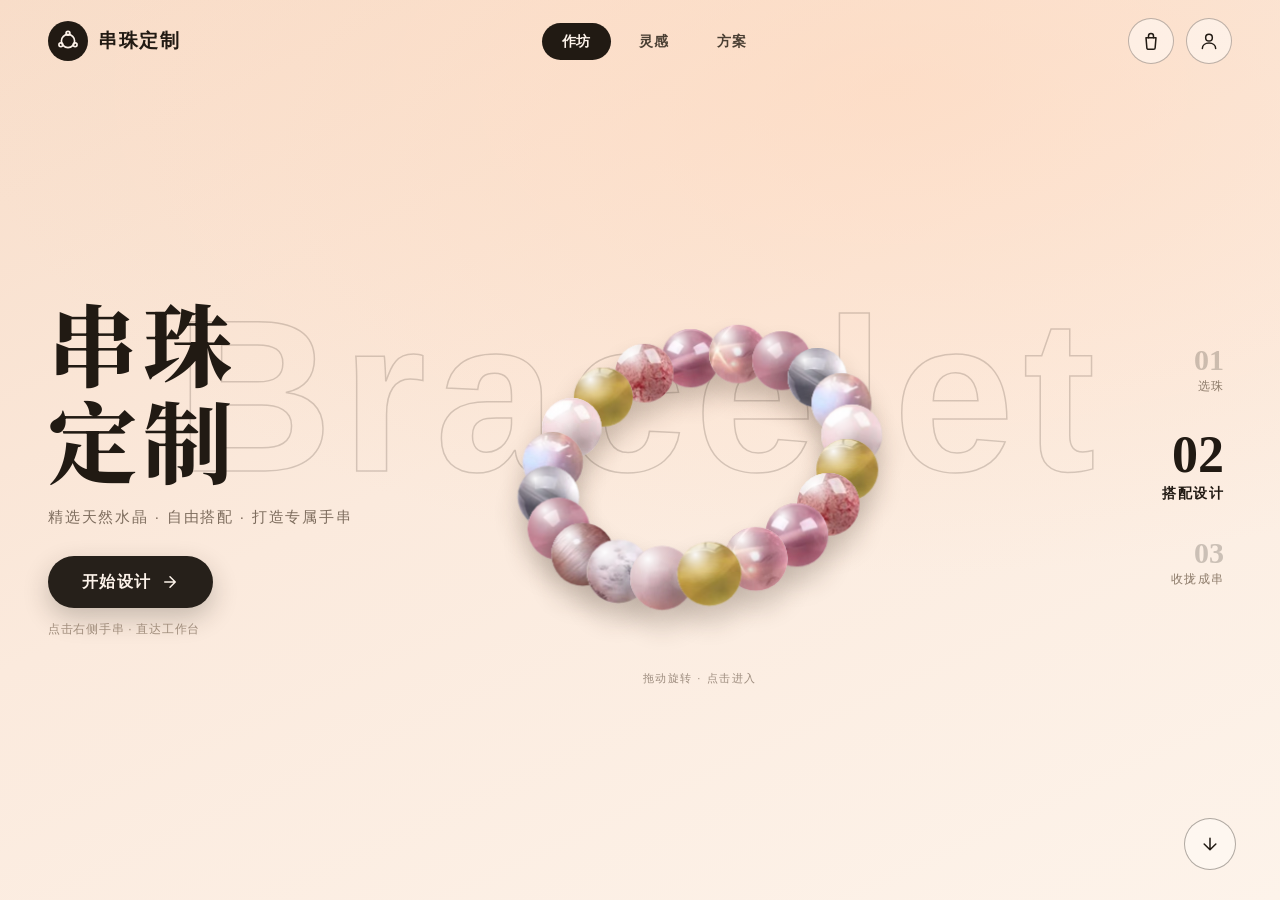
==== commit 09f18143: "deploy: 修复静态托管下 POST/PUT/DELETE 405 未触发演示模式" ====
--- a/index.html
+++ b/index.html
@@ -8,7 +8,7 @@
     <link rel="preconnect" href="https://fonts.googleapis.com" />
     <link rel="preconnect" href="https://fonts.gstatic.com" crossorigin />
     <link href="https://fonts.googleapis.com/css2?family=Noto+Serif+SC:wght@400;500;700&display=swap" rel="stylesheet" />
-    <script type="module" crossorigin src="/assets/main-CuSbtbwk.js"></script>
+    <script type="module" crossorigin src="/assets/main-BV0CVJkx.js"></script>
     <link rel="modulepreload" crossorigin href="/assets/catalog-Bjev8BwF.js">
     <link rel="stylesheet" crossorigin href="/assets/main-ASrh8tY9.css">
   </head>
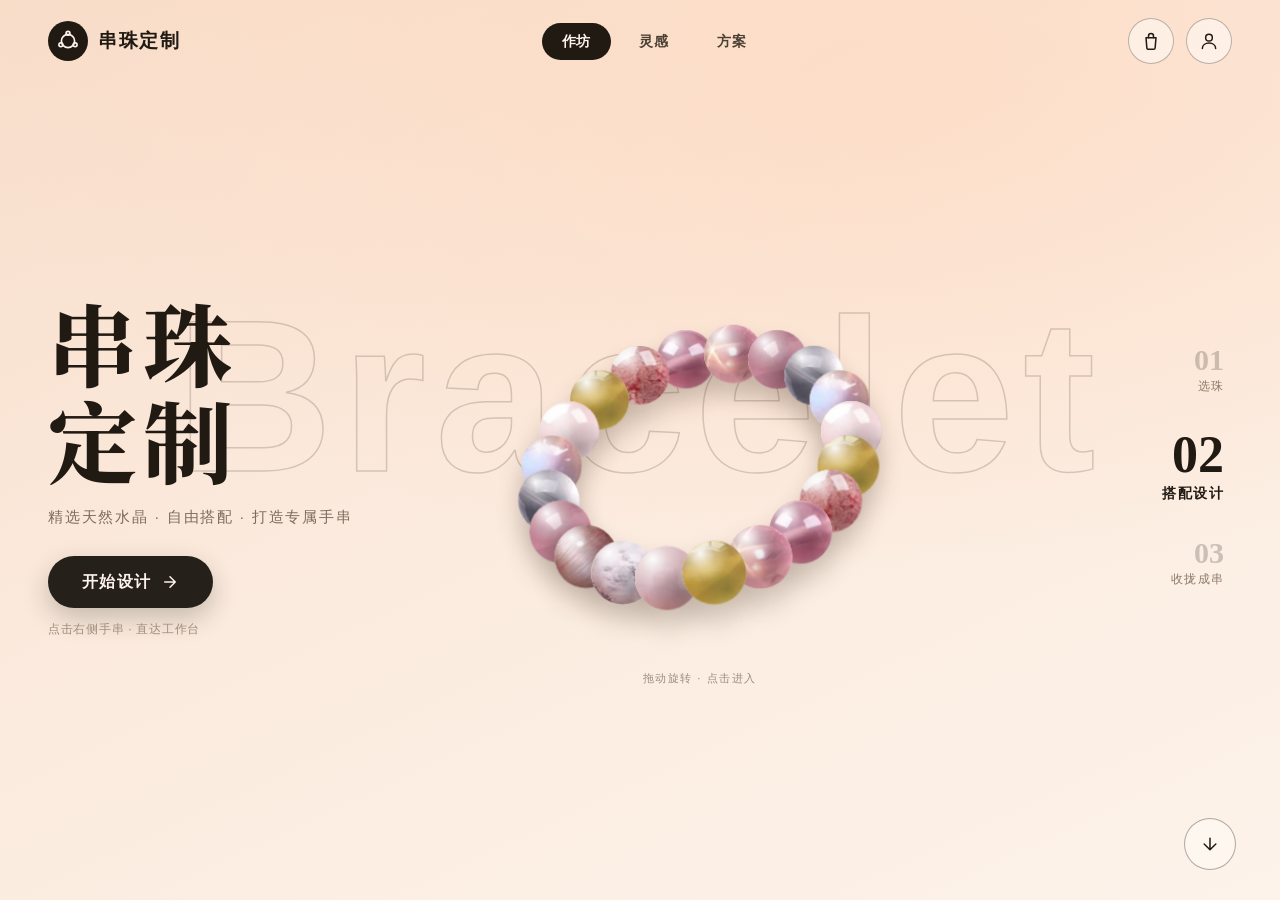
==== commit 8edc6d48: "deploy: 我的页创作数据接真实统计（被应用次数/已保存方案）" ====
--- a/index.html
+++ b/index.html
@@ -8,9 +8,9 @@
     <link rel="preconnect" href="https://fonts.googleapis.com" />
     <link rel="preconnect" href="https://fonts.gstatic.com" crossorigin />
     <link href="https://fonts.googleapis.com/css2?family=Noto+Serif+SC:wght@400;500;700&display=swap" rel="stylesheet" />
-    <script type="module" crossorigin src="/assets/main-BV0CVJkx.js"></script>
+    <script type="module" crossorigin src="/assets/main-BN1nsXqH.js"></script>
     <link rel="modulepreload" crossorigin href="/assets/catalog-Bjev8BwF.js">
-    <link rel="stylesheet" crossorigin href="/assets/main-ASrh8tY9.css">
+    <link rel="stylesheet" crossorigin href="/assets/main-D5T8ci_o.css">
   </head>
   <body class="bg-cream">
     <div id="app"></div>
--- a/assets/main-D5T8ci_o.css
+++ b/assets/main-D5T8ci_o.css
@@ -0,0 +1 @@
+.app-shell[data-v-30fb5cb4]{position:relative;width:100vw;height:100vh;background-color:#fbfaf6;display:flex;flex-direction:column;overflow:hidden;font-family:PingFang SC,Microsoft YaHei,sans-serif}.top-nav[data-v-30fb5cb4]{flex-shrink:0;display:flex;justify-content:center;padding:12px 20px 0;z-index:60;transition:transform .5s cubic-bezier(.4,0,.2,1),opacity .5s cubic-bezier(.4,0,.2,1)}.top-nav__bar[data-v-30fb5cb4]{display:flex;align-items:center;gap:14px;padding:5px 40px;background:#c7cdc0;border-radius:9999px;box-shadow:0 2px 12px #0000000f}.top-nav__tab[data-v-30fb5cb4]{padding:5px 22px;border:none;border-radius:9999px;background:#ffffff59;color:#333;font-size:13px;font-weight:500;font-family:inherit;cursor:pointer;letter-spacing:.04em;white-space:nowrap;transition:all .25s ease}.top-nav__tab[data-v-30fb5cb4]:hover{background:#ffffff80}.top-nav__tab--active[data-v-30fb5cb4]{background:#657166;color:#fff;font-weight:600}.top-nav__tab--active[data-v-30fb5cb4]:hover{background:#657166}.top-nav--hidden[data-v-30fb5cb4]{transform:translateY(calc(-100% - 20px));opacity:0;pointer-events:none}.app-body[data-v-30fb5cb4]{flex:1;display:flex;flex-direction:row;min-height:0;overflow:hidden;position:relative}.app-main[data-v-30fb5cb4]{flex:1;display:flex;flex-direction:column;min-height:0;position:relative}.design-sidebar[data-v-30fb5cb4]{width:200px;flex-shrink:0;display:flex;flex-direction:column;padding:20px 12px 20px 20px;position:absolute;left:0;top:0;bottom:0;overflow:visible;z-index:45;background:linear-gradient(to right,#fbfaf6f2 60%,#fbfaf600);pointer-events:auto;transition:transform .5s cubic-bezier(.4,0,.2,1),opacity .5s cubic-bezier(.4,0,.2,1)}.design-sidebar--hidden[data-v-30fb5cb4]{transform:translate(calc(-100% - 20px));opacity:0;pointer-events:none}.design-sidebar__title[data-v-30fb5cb4]{font-size:20px;font-weight:700;color:#1a1a1a;margin:0 0 28px 4px;letter-spacing:.06em}.design-sidebar__steps[data-v-30fb5cb4]{display:flex;flex-direction:column;position:relative;gap:4px}.design-sidebar__steps[data-v-30fb5cb4]:before{content:"";position:absolute;left:19px;top:6px;bottom:6px;width:1.5px;background:#d5cec2;z-index:0;border-radius:1px}.step-item[data-v-30fb5cb4]{display:flex;align-items:flex-start;gap:12px;padding:12px 14px;border-radius:10px;position:relative;z-index:1;transition:all .3s ease;cursor:default}.step-item--active[data-v-30fb5cb4]{background:#1a1a1a}.step-item__indicator[data-v-30fb5cb4]{width:28px;height:28px;border-radius:50%;display:flex;align-items:center;justify-content:center;flex-shrink:0;position:relative;z-index:2;transition:all .3s ease}.step-item--active .step-item__indicator[data-v-30fb5cb4]{background:#fff}.step-item:not(.step-item--active) .step-item__indicator[data-v-30fb5cb4]{background:#e8e3da}.step-item__number[data-v-30fb5cb4]{font-size:12px;font-weight:700;line-height:1;transition:color .3s ease}.step-item--active .step-item__number[data-v-30fb5cb4]{color:#1a1a1a}.step-item:not(.step-item--active) .step-item__number[data-v-30fb5cb4]{color:#9b8e82}.step-item__body[data-v-30fb5cb4]{display:flex;flex-direction:column;gap:3px;padding-top:2px}.step-item__title[data-v-30fb5cb4]{font-size:13px;font-weight:600;margin:0;line-height:1.3;transition:color .3s ease;letter-spacing:.03em}.step-item--active .step-item__title[data-v-30fb5cb4]{color:#fff}.step-item:not(.step-item--active) .step-item__title[data-v-30fb5cb4]{color:#1a1a1a}.step-item__desc[data-v-30fb5cb4]{font-size:10.5px;margin:0;line-height:1.4;transition:color .3s ease;letter-spacing:.02em}.step-item--active .step-item__desc[data-v-30fb5cb4]{color:#fff9}.step-item:not(.step-item--active) .step-item__desc[data-v-30fb5cb4]{color:#b8a58d}.design-sidebar__decor[data-v-30fb5cb4]{position:absolute;right:-60px;top:40px;bottom:60px;width:120px;pointer-events:none;z-index:0}.decor-bg-ring[data-v-30fb5cb4]{position:absolute;right:-18px;top:340px;transform:translateY(-50%);width:78px;height:78px;border-radius:50%;background:#fbfaf6eb;box-shadow:0 2px 12px #b4a08c1f,0 0 0 1px #b4a08c0f;opacity:0;animation:bgRingAppear-30fb5cb4 .5s ease-out .25s forwards}@keyframes bgRingAppear-30fb5cb4{0%{opacity:0;transform:translateY(-50%) scale(.7)}to{opacity:1;transform:translateY(-50%) scale(1)}}.decor-bead[data-v-30fb5cb4]{position:absolute;border-radius:50%;transition:width .6s ease,height .6s ease;will-change:top,right,opacity;background:radial-gradient(circle at 50% 50%,#f5d2c840,#dcb9aa26);box-shadow:inset 0 -1px 3px #b48c8238,inset 0 1px 2px #ffffff38,0 1px 4px #b48c8238,0 2px 8px #a0786e1f;overflow:hidden;transition:box-shadow .5s ease}.decor-bead__img[data-v-30fb5cb4]{position:absolute;top:0;right:0;bottom:0;left:0;width:100%;height:100%;-o-object-fit:cover;object-fit:cover;border-radius:50%;opacity:0;transition:opacity .45s ease;pointer-events:none}.decor-bead__img--loaded[data-v-30fb5cb4]{opacity:.92}.decor-bead__highlight[data-v-30fb5cb4]{position:absolute;top:12%;left:18%;width:32%;height:28%;border-radius:50%;background:radial-gradient(ellipse at center,#ffffffd9,#fff6 35%,#fff0);transform:rotate(-15deg);pointer-events:none}.decor-bead__bounce[data-v-30fb5cb4]{position:absolute;bottom:8%;left:25%;width:40%;height:16%;border-radius:50%;background:radial-gradient(ellipse at center,#ffffff40,#ffffff0f 60%,#fff0);pointer-events:none}@keyframes floatA-30fb5cb4{0%,to{margin-top:0}50%{margin-top:-8px}}@keyframes floatB-30fb5cb4{0%,to{margin-top:0}50%{margin-top:-6px}}@keyframes floatC-30fb5cb4{0%,to{margin-top:0}50%{margin-top:-10px}}@keyframes floatD-30fb5cb4{0%,to{margin-top:0}50%{margin-top:-5px}}@keyframes floatE-30fb5cb4{0%,to{margin-top:0}50%{margin-top:-9px}}@keyframes floatF-30fb5cb4{0%,to{margin-top:0}50%{margin-top:-7px}}.decor-bead--float-1[data-v-30fb5cb4]{animation:floatA-30fb5cb4 3s ease-in-out infinite}.decor-bead--float-2[data-v-30fb5cb4]{animation:floatB-30fb5cb4 3.3s ease-in-out infinite .35s}.decor-bead--float-3[data-v-30fb5cb4]{animation:floatC-30fb5cb4 2.7s ease-in-out infinite .7s}.decor-bead--float-4[data-v-30fb5cb4]{animation:floatD-30fb5cb4 3.1s ease-in-out infinite 1.05s}.decor-bead--float-5[data-v-30fb5cb4]{animation:floatE-30fb5cb4 2.9s ease-in-out infinite 1.4s}.decor-bead--float-6[data-v-30fb5cb4]{animation:floatF-30fb5cb4 3.4s ease-in-out infinite .55s}.design-sidebar__decor--bracelet .decor-bead[data-v-30fb5cb4]{animation-play-state:paused}.canvas-area[data-v-30fb5cb4]{flex:1;display:flex;align-items:center;justify-content:center;padding:24px 20px 20px;min-height:0}.canvas-area__inner[data-v-30fb5cb4]{position:relative;display:flex;align-items:center;justify-content:center}.canvas-container[data-v-30fb5cb4]{--canvas-size: min( calc(100vw - 200px) , calc(100vh - 430px) );--canvas-overflow: calc(var(--canvas-size) * .18);width:var(--canvas-size);height:var(--canvas-size);background-size:cover;background-position:center;background-repeat:no-repeat;border-radius:16px;box-shadow:0 4px 24px #0000000f,0 1px 4px #0000000a,inset 0 0 0 1px #0000000a;position:relative;overflow:visible;transition:box-shadow .6s ease,border-radius .6s ease}.bead-canvas[data-v-30fb5cb4]{position:absolute;inset:calc(-1 * var(--canvas-overflow));width:calc(100% + 2 * var(--canvas-overflow));height:calc(100% + 2 * var(--canvas-overflow));touch-action:none}.bead-canvas--delete-mode[data-v-30fb5cb4]{cursor:crosshair}.canvas-status[data-v-30fb5cb4]{position:absolute;top:0;right:0;bottom:0;left:0;display:flex;align-items:center;justify-content:center;color:#8b6f4e59;font-size:15px;font-family:"Noto Serif SC",serif;letter-spacing:.1em;pointer-events:none;-webkit-user-select:none;-moz-user-select:none;user-select:none;transition:all .5s ease}.canvas-status--bracelet[data-v-30fb5cb4]{color:#8b6f4e99;font-size:20px;font-weight:500;animation:statusPulse-30fb5cb4 2s ease-in-out infinite}@keyframes statusPulse-30fb5cb4{0%,to{opacity:.6}50%{opacity:1}}.floating-bar[data-v-30fb5cb4]{position:absolute;left:calc(100% + 20px);top:50%;transform:translateY(-50%);z-index:50;display:flex;flex-direction:column;align-items:center;gap:20px;flex-shrink:0;transition:transform .5s cubic-bezier(.4,0,.2,1),opacity .5s cubic-bezier(.4,0,.2,1)}.floating-bar--hidden[data-v-30fb5cb4]{transform:translateY(-50%) translate(40px);opacity:0;pointer-events:none}.showcase-overlay[data-v-30fb5cb4]{position:fixed;top:0;right:0;bottom:0;left:0;z-index:7900;cursor:pointer;background:transparent;animation:showcaseFade-30fb5cb4 .45s ease both}.showcase-overlay__hint[data-v-30fb5cb4]{position:fixed;left:50%;bottom:44px;transform:translate(-50%);padding:9px 22px;border-radius:999px;background:#1a1a1a94;color:#fbfaf6;font-size:13px;letter-spacing:2px;-webkit-backdrop-filter:blur(8px);backdrop-filter:blur(8px);animation:showcaseFade-30fb5cb4 .55s ease both}@keyframes showcaseFade-30fb5cb4{0%{opacity:0}to{opacity:1}}.demo-pill[data-v-30fb5cb4]{position:fixed;left:16px;bottom:16px;z-index:9600;padding:8px 16px;border-radius:999px;background:#c8a96eeb;color:#241d15;font-size:12px;letter-spacing:1px;box-shadow:0 4px 14px #241d152e;pointer-events:none;animation:showcaseFade-30fb5cb4 .5s ease both}.floating-bar__capsule[data-v-30fb5cb4]{display:flex;flex-direction:column;align-items:center;gap:6px;padding:14px 10px;background:#fff;border-radius:9999px;box-shadow:0 4px 20px #0000000f,0 1px 4px #0000000a}.floating-bar__icon-wrap[data-v-30fb5cb4]{position:relative;display:flex;align-items:center}.floating-bar__icon-btn[data-v-30fb5cb4]{width:40px;height:40px;border:none;border-radius:50%;background:transparent;color:#4a3a2e;cursor:pointer;display:flex;align-items:center;justify-content:center;transition:all .2s ease;padding:8px;flex-shrink:0}.floating-bar__icon-btn svg[data-v-30fb5cb4]{width:20px;height:20px}.floating-bar__icon-btn[data-v-30fb5cb4]:hover{background:#c8a96e1a;color:#c8a96e;transform:scale(1.08)}.floating-bar__icon-btn[data-v-30fb5cb4]:active{transform:scale(.95)}.floating-bar__icon-btn--active[data-v-30fb5cb4]{color:#c8a96e;background:#c8a96e1f}.floating-bar__icon-btn--danger[data-v-30fb5cb4]:hover{background:#dc645014;color:#d4654a}.floating-bar__tooltip[data-v-30fb5cb4]{position:absolute;right:calc(100% + 14px);top:50%;transform:translateY(-50%);padding:6px 14px;background:#1a1a1a;color:#fff;font-size:12px;font-weight:500;white-space:nowrap;border-radius:8px;letter-spacing:.04em;opacity:0;pointer-events:none;transition:opacity .2s ease,transform .2s ease;transform-origin:right center;transform:translateY(-50%) scale(.9)}.floating-bar__tooltip[data-v-30fb5cb4]:after{content:"";position:absolute;right:-6px;top:50%;transform:translateY(-50%);border-left:6px solid #1a1a1a;border-top:5px solid transparent;border-bottom:5px solid transparent}.floating-bar__icon-wrap:hover .floating-bar__tooltip[data-v-30fb5cb4],.floating-bar__delete-wrap:hover .floating-bar__tooltip[data-v-30fb5cb4]{opacity:1;transform:translateY(-50%) scale(1)}.floating-bar__delete-wrap[data-v-30fb5cb4]{position:relative;display:flex;align-items:center}.floating-bar__delete-btn[data-v-30fb5cb4]{width:44px;height:44px;border:none;border-radius:50%;background:#fff;color:#8b6f4e;cursor:pointer;display:flex;align-items:center;justify-content:center;padding:10px;box-shadow:0 3px 14px #0000000f,0 1px 4px #0000000a;transition:all .25s ease}.floating-bar__delete-btn svg[data-v-30fb5cb4]{width:20px;height:20px}.floating-bar__delete-btn[data-v-30fb5cb4]:hover{background:#dc64500f;color:#d4654a;box-shadow:0 4px 18px #0000001a,0 1px 6px #0000000f;transform:translateY(-2px)}.floating-bar__delete-btn[data-v-30fb5cb4]:active{transform:scale(.93)}.floating-bar__delete-btn--active[data-v-30fb5cb4]{background:#fdf2f0;color:#d4654a;box-shadow:0 0 0 3px #dc645026,0 4px 18px #00000014;animation:deletePulse-30fb5cb4 1.8s ease-in-out infinite}@keyframes deletePulse-30fb5cb4{0%,to{box-shadow:0 0 0 3px #dc645026,0 4px 18px #00000014}50%{box-shadow:0 0 0 8px #dc64500d,0 4px 20px #0000001f}}.string-btn[data-v-30fb5cb4]{display:inline-flex;align-items:center;gap:10px;padding:12px 28px;border:none;border-radius:9999px;background:#abd1dc;color:#fff;font-size:15px;font-weight:600;font-family:inherit;letter-spacing:.06em;cursor:pointer;box-shadow:0 3px 14px #c8dce659,0 1px 4px #0000000a;transition:all .35s cubic-bezier(.4,0,.2,1);-webkit-user-select:none;-moz-user-select:none;user-select:none;position:absolute;left:calc(100% + 16px);bottom:0;white-space:nowrap;z-index:35}.string-btn[data-v-30fb5cb4]:hover:not(:disabled){transform:translateY(-2px);box-shadow:0 6px 22px #c8dce673,0 2px 8px #0000000f}.string-btn[data-v-30fb5cb4]:active:not(:disabled){transform:scale(.96)}.string-btn[data-v-30fb5cb4]:disabled{cursor:not-allowed;opacity:.85}.string-btn--hidden[data-v-30fb5cb4]{opacity:0;pointer-events:none;transform:translateY(12px)}.string-btn--active[data-v-30fb5cb4]{background:#dc645014;color:#d4654a;box-shadow:0 3px 14px #dc64501f,0 1px 4px #0000000a}.string-btn--active[data-v-30fb5cb4]:hover:not(:disabled){background:#dc645021;box-shadow:0 6px 22px #dc64502e,0 2px 8px #0000000f}.string-btn--loading[data-v-30fb5cb4]{background:#96bdc9}.string-btn__spinner[data-v-30fb5cb4]{width:20px;height:20px;flex-shrink:0;display:flex;align-items:center;justify-content:center}.string-btn__spinner svg[data-v-30fb5cb4]{width:100%;height:100%}.string-btn__spinner-track[data-v-30fb5cb4]{opacity:.25}.string-btn__spinner-head[data-v-30fb5cb4]{opacity:.85;transform-origin:center;animation:stringSpinner-30fb5cb4 .9s linear infinite}.string-btn--active .string-btn__spinner-head[data-v-30fb5cb4]{animation-play-state:paused;stroke-dasharray:63 0;opacity:.55}.string-btn--loading .string-btn__spinner-head[data-v-30fb5cb4]{animation-duration:.6s}@keyframes stringSpinner-30fb5cb4{0%{transform:rotate(0)}to{transform:rotate(360deg)}}.string-btn__text[data-v-30fb5cb4]{color:#fff;font-weight:600;font-size:15px;letter-spacing:.06em}.string-btn--active .string-btn__text[data-v-30fb5cb4]{color:#d4654a}@media (max-width: 640px){.string-btn[data-v-30fb5cb4]{padding:10px 22px;gap:8px;bottom:-44px;font-size:13px}.string-btn__spinner[data-v-30fb5cb4]{width:17px;height:17px}.string-btn__text[data-v-30fb5cb4]{font-size:13px}}.modal-overlay[data-v-30fb5cb4]{position:fixed;top:0;right:0;bottom:0;left:0;z-index:8000;display:flex;align-items:center;justify-content:center;background:#00000059;-webkit-backdrop-filter:blur(6px);backdrop-filter:blur(6px);padding:24px}.modal-card[data-v-30fb5cb4]{background:#fbfaf6;border-radius:20px;padding:32px;max-width:520px;width:100%;box-shadow:0 16px 48px #0000001f,0 4px 12px #0000000f}.modal-card__header[data-v-30fb5cb4]{display:flex;align-items:center;justify-content:space-between;margin-bottom:4px}.modal-card__title[data-v-30fb5cb4]{font-size:20px;font-weight:700;color:#1a1a1a;letter-spacing:.05em;margin:0}.modal-card__close[data-v-30fb5cb4]{width:36px;height:36px;border:none;border-radius:50%;background:#0000000a;color:#666;cursor:pointer;display:flex;align-items:center;justify-content:center;padding:8px;transition:all .2s ease}.modal-card__close svg[data-v-30fb5cb4]{width:18px;height:18px}.modal-card__close[data-v-30fb5cb4]:hover{background:#00000014;color:#333}.modal-card__subtitle[data-v-30fb5cb4]{font-size:13px;color:#9b8e82;margin:0 0 20px;letter-spacing:.03em}.modal-card__grid[data-v-30fb5cb4]{display:grid;grid-template-columns:1fr 1fr;gap:12px}.plan-card[data-v-30fb5cb4]{position:relative;display:flex;flex-direction:column;align-items:center;gap:6px;padding:20px 16px;border:1.5px solid rgba(0,0,0,.06);border-radius:14px;background:#fff;cursor:pointer;transition:all .25s ease;font-family:inherit;text-align:center}.plan-card[data-v-30fb5cb4]:hover{border-color:#c8a96e;background:#c8a96e0a;transform:translateY(-2px);box-shadow:0 6px 20px #00000014}.plan-card[data-v-30fb5cb4]:active{transform:scale(.97)}.plan-del[data-v-30fb5cb4]{position:absolute;top:8px;right:8px;width:24px;height:24px;display:flex;align-items:center;justify-content:center;border:none;border-radius:50%;background:#ffffffdb;color:#9b8e82;cursor:pointer;opacity:0;transform:scale(.85);transition:opacity .2s ease,transform .2s ease,color .2s ease,background .2s ease;z-index:2}.plan-del svg[data-v-30fb5cb4]{width:12px;height:12px}.plan-card:hover .plan-del[data-v-30fb5cb4]{opacity:1;transform:scale(1)}.plan-del[data-v-30fb5cb4]:hover{background:#1a1a1a;color:#fff}.plan-card--asking[data-v-30fb5cb4]{border-color:#c8a96e}.plan-card--asking[data-v-30fb5cb4]:hover{transform:none}.plan-confirm[data-v-30fb5cb4]{position:absolute;top:0;right:0;bottom:0;left:0;z-index:3;display:flex;flex-direction:column;justify-content:center;align-items:center;gap:6px;padding:14px 12px;border-radius:14px;background:#fbfaf6f5;-webkit-backdrop-filter:blur(6px) saturate(1.1);backdrop-filter:blur(6px) saturate(1.1);cursor:default;text-align:center}.plan-confirm b[data-v-30fb5cb4]{font-size:12.5px;font-weight:600;color:#1a1a1a;letter-spacing:.02em}.plan-confirm p[data-v-30fb5cb4]{margin:0;font-size:11px;line-height:1.45;color:#9b8e82}.plan-confirm__ops[data-v-30fb5cb4]{display:flex;gap:8px;margin-top:4px}.plan-confirm__ops button[data-v-30fb5cb4]{padding:6px 12px;border-radius:999px;border:1px solid rgba(0,0,0,.1);background:#fff;font-family:inherit;font-size:11.5px;color:#6b6257;cursor:pointer;transition:all .2s ease}.plan-confirm__no[data-v-30fb5cb4]:hover{border-color:#c8a96e;color:#1a1a1a}.plan-confirm__yes[data-v-30fb5cb4]{border-color:transparent!important;background:linear-gradient(135deg,#241d15,#3a3128)!important;color:#f5efe3!important}.plan-confirm__yes[data-v-30fb5cb4]:hover{box-shadow:0 4px 12px #241d1547}.plan-confirm__ops button[data-v-30fb5cb4]:disabled{opacity:.55;cursor:default}.plan-card__icon[data-v-30fb5cb4]{width:44px;height:44px;border-radius:12px;background:linear-gradient(135deg,#c8a96e26,#c8a96e0d);display:flex;align-items:center;justify-content:center;color:#c8a96e;margin-bottom:2px}.plan-card__icon svg[data-v-30fb5cb4]{width:24px;height:24px}.plan-card__name[data-v-30fb5cb4]{font-size:15px;font-weight:600;color:#1a1a1a;margin:0;letter-spacing:.04em}.plan-card__desc[data-v-30fb5cb4]{font-size:11px;color:#9b8e82;margin:0;line-height:1.4}.plan-card__count[data-v-30fb5cb4]{font-size:10px;color:#c8a96e;font-weight:500;background:#c8a96e14;padding:3px 10px;border-radius:9999px}.modal-enter-active[data-v-30fb5cb4]{transition:all .35s cubic-bezier(.4,0,.2,1)}.modal-leave-active[data-v-30fb5cb4]{transition:all .25s cubic-bezier(.4,0,.2,1)}.modal-enter-from[data-v-30fb5cb4]{opacity:0}.modal-enter-from .modal-card[data-v-30fb5cb4]{transform:scale(.92) translateY(12px);opacity:0}.modal-leave-to[data-v-30fb5cb4]{opacity:0}.modal-leave-to .modal-card[data-v-30fb5cb4]{transform:scale(.95) translateY(8px);opacity:0}.material-panel[data-v-30fb5cb4]{width:62vw;max-width:960px;min-width:520px;height:280px;flex-shrink:0;align-self:center;margin-bottom:24px;background:#f2eee8f5;-webkit-backdrop-filter:blur(20px);backdrop-filter:blur(20px);border-radius:16px;box-shadow:0 8px 32px #0000001a,0 2px 8px #0000000f,inset 0 0 0 1px #0000000d;display:flex;flex-direction:column;overflow:hidden;z-index:40;transition:transform .5s cubic-bezier(.4,0,.2,1),opacity .5s cubic-bezier(.4,0,.2,1)}.material-panel--hidden[data-v-30fb5cb4]{transform:translateY(calc(100% + 32px));opacity:0;pointer-events:none}.material-panel__tabs[data-v-30fb5cb4]{display:flex;justify-content:center;gap:0;padding:14px 20px 0;flex-shrink:0}.material-panel__tab[data-v-30fb5cb4]{position:relative;padding:8px 20px;border:none;background:none;cursor:pointer;font-size:14px;font-weight:500;color:#9b8e82;font-family:inherit;letter-spacing:.04em;transition:color .2s ease}.material-panel__tab[data-v-30fb5cb4]:after{content:"";position:absolute;bottom:0;left:50%;transform:translate(-50%) scaleX(0);width:60%;height:2px;background:#6b4f3e;border-radius:1px;transition:transform .25s ease}.material-panel__tab[data-v-30fb5cb4]:hover{color:#6b4f3e}.material-panel__tab--active[data-v-30fb5cb4]{color:#4a3a2e}.material-panel__tab--active[data-v-30fb5cb4]:after{transform:translate(-50%) scaleX(1)}.material-panel__body[data-v-30fb5cb4]{display:flex;flex:1;min-height:0;overflow:hidden}.material-panel__sidebar[data-v-30fb5cb4]{width:30%;min-width:90px;max-width:120px;display:flex;flex-direction:column;gap:2px;padding:10px 6px 10px 12px;overflow-y:auto;border-right:1px solid rgba(0,0,0,.05);flex-shrink:0}.material-panel__subtab[data-v-30fb5cb4]{display:flex;align-items:center;justify-content:space-between;padding:7px 10px 7px 8px;border:none;border-radius:6px;background:transparent;cursor:pointer;font-size:11px;color:#8b6f4e;white-space:nowrap;transition:all .15s ease;font-family:inherit;text-align:left}.material-panel__subtab[data-v-30fb5cb4]:hover{background:#c8a96e14;color:#6b4f3e}.material-panel__subtab--active[data-v-30fb5cb4]{background:#c8a96e1f;color:#4a3a2e;font-weight:600}.material-panel__subtab-label[data-v-30fb5cb4]{overflow:hidden;text-overflow:ellipsis;flex:1}.material-panel__subtab-count[data-v-30fb5cb4]{font-size:9px;color:#b8a58d;margin-left:4px;flex-shrink:0}.material-panel__subtab--active .material-panel__subtab-count[data-v-30fb5cb4]{color:#8b6f4e}.material-panel__grid-wrap[data-v-30fb5cb4]{flex:1;overflow-y:auto;overflow-x:hidden;padding:10px 12px 12px;min-height:0}.material-panel__grid[data-v-30fb5cb4]{display:grid;grid-template-columns:repeat(auto-fill,minmax(74px,1fr));gap:8px}.material-panel__empty[data-v-30fb5cb4]{display:flex;align-items:center;justify-content:center;height:100%;color:#b8a58d;font-size:13px;font-family:"Noto Serif SC",serif;letter-spacing:.04em}.bead-item[data-v-30fb5cb4]{display:flex;flex-direction:column;align-items:center;gap:4px;padding:6px 4px;border:1.5px solid transparent;border-radius:10px;background:transparent;cursor:pointer;transition:all .2s ease;font-family:inherit}.bead-item[data-v-30fb5cb4]:hover{background:#c8a96e14;border-color:#c8a96e4d}.bead-item--selected[data-v-30fb5cb4]{background:#c8a96e1f;border-color:#c8a96e}.bead-item--clicked .bead-item__img-wrap[data-v-30fb5cb4]{animation:beadClickPulse-30fb5cb4 .3s ease-out}@keyframes beadClickPulse-30fb5cb4{0%{transform:scale(1)}40%{transform:scale(1.18)}to{transform:scale(1)}}.bead-item__img-wrap[data-v-30fb5cb4]{width:44px;height:44px;border-radius:8px;overflow:hidden;background:#f5f2ed;display:flex;align-items:center;justify-content:center;box-shadow:0 1px 3px #0000000d}.bead-item__img[data-v-30fb5cb4]{width:100%;height:100%;-o-object-fit:contain;object-fit:contain;transition:transform .25s ease}.bead-item:hover .bead-item__img[data-v-30fb5cb4]{transform:scale(1.1)}.bead-item__name[data-v-30fb5cb4]{font-size:9px;color:#8b6f4e;text-align:center;line-height:1.2;max-width:68px;overflow:hidden;text-overflow:ellipsis;white-space:nowrap}.bead-item__size[data-v-30fb5cb4]{display:flex;align-items:center;gap:4px}.bead-item__size-btn[data-v-30fb5cb4]{width:20px;height:20px;border:1px solid rgba(139,111,78,.25);border-radius:50%;background:#ffffffb3;color:#6b4f3e;font-size:12px;font-weight:600;line-height:1;cursor:pointer;display:flex;align-items:center;justify-content:center;padding:0;transition:all .15s ease;font-family:inherit;flex-shrink:0}.bead-item__size-btn[data-v-30fb5cb4]:hover:not(:disabled){background:#c8a96e;color:#fff;border-color:#c8a96e}.bead-item__size-btn[data-v-30fb5cb4]:active:not(:disabled){transform:scale(.9)}.bead-item__size-btn[data-v-30fb5cb4]:disabled{opacity:.3;cursor:not-allowed}.bead-item__size-val[data-v-30fb5cb4]{font-size:9px;color:#c8a96e;font-weight:500;min-width:26px;text-align:center;-webkit-user-select:none;-moz-user-select:none;user-select:none}.material-panel__sidebar[data-v-30fb5cb4],.material-panel__grid-wrap[data-v-30fb5cb4]{scrollbar-width:thin;scrollbar-color:#d4c5b2 transparent}.material-panel__sidebar[data-v-30fb5cb4]::-webkit-scrollbar,.material-panel__grid-wrap[data-v-30fb5cb4]::-webkit-scrollbar{width:3px}.material-panel__sidebar[data-v-30fb5cb4]::-webkit-scrollbar-track,.material-panel__grid-wrap[data-v-30fb5cb4]::-webkit-scrollbar-track{background:transparent}.material-panel__sidebar[data-v-30fb5cb4]::-webkit-scrollbar-thumb,.material-panel__grid-wrap[data-v-30fb5cb4]::-webkit-scrollbar-thumb{background:#d4c5b2;border-radius:2px}.top-nav__tab[data-v-30fb5cb4]{position:relative}.top-nav__badge[data-v-30fb5cb4]{position:absolute;top:-6px;right:-8px;min-width:18px;height:18px;padding:0 5px;border-radius:9px;background:#e85d5d;color:#fff;font-size:10px;font-weight:700;line-height:18px;text-align:center;letter-spacing:0;box-shadow:0 1px 4px #e85d5d66;pointer-events:none}.order-page[data-v-30fb5cb4]{flex:1;display:flex;align-items:flex-start;justify-content:center;padding:16px 28px 32px;min-height:0;overflow:hidden}.order-page__card[data-v-30fb5cb4]{width:100%;max-width:1120px;max-height:100%;background:#fff;border-radius:32px;padding:20px 28px 80px;box-shadow:0 4px 24px #0000000d,0 1px 4px #00000008;display:flex;flex-direction:column;overflow-y:auto;overflow-x:visible;scrollbar-width:none}.order-page__card[data-v-30fb5cb4]::-webkit-scrollbar{display:none}.order-page__header[data-v-30fb5cb4]{margin-bottom:20px}.order-page__title[data-v-30fb5cb4]{font-size:24px;font-weight:700;font-family:"Noto Serif SC",serif;color:#3a2e24;letter-spacing:.08em;margin:0;line-height:1.2}.order-page__subtitle[data-v-30fb5cb4]{font-size:12px;color:#9b8e82;margin:0;letter-spacing:.03em}.order-page__empty[data-v-30fb5cb4]{text-align:center;padding:48px 0;color:#b8a58d;font-size:13px;letter-spacing:.04em}.order-page__empty-icon[data-v-30fb5cb4]{display:block;font-size:40px;margin-bottom:12px;opacity:.6}.order-page__empty p[data-v-30fb5cb4]{margin:0}.order-page__list[data-v-30fb5cb4]{display:flex;flex-direction:column;gap:8px}.cart-item[data-v-30fb5cb4]{display:flex;align-items:center;gap:12px;padding:14px 12px;border:1px solid rgba(0,0,0,.04);border-radius:16px;background:#fbfaf6;position:relative;transition:all .2s ease}.cart-item[data-v-30fb5cb4]:hover{border-color:#c8a96e33;background:#fdfcfa}.cart-item__check-wrap[data-v-30fb5cb4]{display:flex;align-items:center;justify-content:center;flex-shrink:0;cursor:pointer}.cart-item__check[data-v-30fb5cb4]{display:none}.cart-item__check-mark[data-v-30fb5cb4]{width:20px;height:20px;border-radius:50%;border:2px solid #d5cec2;background:#fff;display:flex;align-items:center;justify-content:center;transition:all .2s ease;flex-shrink:0}.cart-item__check:checked+.cart-item__check-mark[data-v-30fb5cb4]{background:#1a1a1a;border-color:#1a1a1a}.cart-item__check:checked+.cart-item__check-mark[data-v-30fb5cb4]:after{content:"";display:block;width:6px;height:10px;border:solid #fff;border-width:0 2px 2px 0;transform:rotate(45deg) translateY(-1px)}.cart-item__thumb[data-v-30fb5cb4]{width:44px;height:44px;border-radius:50%;overflow:hidden;flex-shrink:0;background:#f0ede8;box-shadow:0 1px 4px #0000000f}.cart-item__thumb-img[data-v-30fb5cb4]{width:100%;height:100%;-o-object-fit:cover;object-fit:cover;border-radius:50%}.cart-item__thumb-skeleton[data-v-30fb5cb4]{display:block;width:100%;height:100%;border-radius:50%;background:radial-gradient(circle,#c8b4a033,#b4a08c14);animation:thumbPulse-30fb5cb4 1.5s ease-in-out infinite}.cart-item__info[data-v-30fb5cb4]{flex:1;display:flex;flex-direction:column;gap:2px;min-width:0}.cart-item__name[data-v-30fb5cb4]{font-size:14px;font-weight:600;color:#1a1a1a;overflow:hidden;text-overflow:ellipsis;white-space:nowrap}.cart-item__wrist[data-v-30fb5cb4]{font-size:11px;color:#9b8e82;letter-spacing:.02em}.cart-item__price[data-v-30fb5cb4]{font-size:13px;font-weight:600;color:#c8a96e}.cart-item__remove[data-v-30fb5cb4]{position:absolute;top:6px;right:6px;width:24px;height:24px;border:none;border-radius:50%;background:transparent;color:#c5c0b8;cursor:pointer;display:flex;align-items:center;justify-content:center;padding:4px;transition:all .2s ease;flex-shrink:0}.cart-item__remove svg[data-v-30fb5cb4]{width:14px;height:14px}.cart-item__remove[data-v-30fb5cb4]:hover{background:#dc645014;color:#d4654a}.order-page__bar[data-v-30fb5cb4]{position:fixed;bottom:0;left:50%;transform:translate(-50%);width:100%;max-width:1120px;padding:0 28px 20px;z-index:70}.order-page__bar-inner[data-v-30fb5cb4]{display:flex;align-items:center;justify-content:space-between;background:#fff;border-radius:16px;padding:14px 18px;box-shadow:0 -4px 24px #00000014,0 -1px 4px #0000000a}.order-page__bar-left[data-v-30fb5cb4]{display:flex;align-items:center;gap:10px}.order-page__bar-label[data-v-30fb5cb4]{font-size:13px;color:#5a4a3a;letter-spacing:.04em}.order-page__bar-divider[data-v-30fb5cb4]{width:1px;height:14px;background:#e5e0d8}.order-page__bar-total[data-v-30fb5cb4]{font-size:16px;font-weight:700;color:#c8a96e;letter-spacing:.03em}.order-page__checkout-btn[data-v-30fb5cb4]{padding:12px 24px;border:none;border-radius:9999px;background:#1a1a1a;color:#fff;font-size:13px;font-weight:600;font-family:inherit;letter-spacing:.05em;cursor:pointer;white-space:nowrap;transition:all .25s ease}.order-page__checkout-btn[data-v-30fb5cb4]:hover{background:#333;transform:translateY(-1px);box-shadow:0 4px 16px #00000026}.order-page__checkout-btn[data-v-30fb5cb4]:active{transform:scale(.97)}@media (max-width: 1120px){.order-page[data-v-30fb5cb4]{padding:12px 20px 24px}.order-page__card[data-v-30fb5cb4]{border-radius:24px;padding:20px 24px 80px}.order-page__bar[data-v-30fb5cb4]{max-width:calc(100% - 40px);padding:0 20px 16px}}@media (max-width: 640px){.order-page[data-v-30fb5cb4]{padding:8px 12px 20px}.order-page__card[data-v-30fb5cb4]{padding:20px 14px 70px;border-radius:20px}.cart-item[data-v-30fb5cb4]{padding:12px 10px;gap:8px}.cart-item__thumb[data-v-30fb5cb4]{width:36px;height:36px}.cart-item__name[data-v-30fb5cb4]{font-size:12px}.order-page__bar-inner[data-v-30fb5cb4]{padding:12px 14px;gap:8px;border-radius:12px}.order-page__bar[data-v-30fb5cb4]{padding:0 12px 12px}}.toast-overlay[data-v-30fb5cb4]{position:fixed;top:0;right:0;bottom:0;left:0;z-index:9999;display:flex;align-items:center;justify-content:center;pointer-events:none}.toast-box[data-v-30fb5cb4]{display:flex;align-items:center;gap:10px;padding:14px 28px;background:#4a3a2eeb;-webkit-backdrop-filter:blur(12px);backdrop-filter:blur(12px);border-radius:16px;box-shadow:0 8px 32px #0000002e;font-size:15px;color:#fff;letter-spacing:.04em;font-family:PingFang SC,Microsoft YaHei,sans-serif;max-width:85vw}.toast-box__text[data-v-30fb5cb4]{line-height:1.4}.toast-enter-active[data-v-30fb5cb4]{transition:all .35s cubic-bezier(.4,0,.2,1)}.toast-leave-active[data-v-30fb5cb4]{transition:all .3s cubic-bezier(.4,0,.2,1)}.toast-enter-from[data-v-30fb5cb4]{opacity:0;transform:translateY(12px) scale(.95)}.toast-leave-to[data-v-30fb5cb4]{opacity:0;transform:translateY(-8px) scale(.95)}.order-card[data-v-30fb5cb4]{position:absolute;right:16px;top:12px;width:200px;background:#fff;border-radius:20px;padding:22px 18px 18px;box-shadow:0 8px 32px #00000014,0 2px 8px #0000000a;z-index:55;display:flex;flex-direction:column;gap:14px;transition:transform .5s cubic-bezier(.4,0,.2,1),opacity .5s cubic-bezier(.4,0,.2,1),box-shadow .4s ease;font-family:PingFang SC,Microsoft YaHei,sans-serif;-webkit-user-select:none;-moz-user-select:none;user-select:none}.order-card[data-v-30fb5cb4]:hover{box-shadow:0 12px 40px #0000001a,0 3px 12px #0000000f}.order-card--hidden[data-v-30fb5cb4]{transform:translate(calc(100% + 40px));opacity:0;pointer-events:none}.order-card__header[data-v-30fb5cb4]{display:flex;align-items:baseline;justify-content:space-between}.order-card__label[data-v-30fb5cb4]{font-size:12px;font-weight:600;letter-spacing:.12em;color:#c5c0b8;text-transform:uppercase}.order-card__count[data-v-30fb5cb4]{font-size:13px;font-weight:500;color:#8b6f4e;letter-spacing:.04em}.order-card__price[data-v-30fb5cb4]{display:flex;align-items:baseline;gap:2px;padding:4px 0;border-bottom:1px solid rgba(0,0,0,.05)}.order-card__price-symbol[data-v-30fb5cb4]{font-size:18px;font-weight:600;color:#3a2e24;line-height:1}.order-card__price-value[data-v-30fb5cb4]{font-size:32px;font-weight:700;color:#1a1a1a;line-height:1;letter-spacing:-.02em}.order-card__info[data-v-30fb5cb4]{display:flex;flex-direction:column;gap:8px}.order-card__row[data-v-30fb5cb4]{display:flex;align-items:center;justify-content:space-between}.order-card__row-label[data-v-30fb5cb4]{font-size:11px;color:#9b8e82;letter-spacing:.03em}.order-card__row-value[data-v-30fb5cb4]{font-size:11px;font-weight:600;color:#4a3a2e;letter-spacing:.03em;text-align:right}.order-card__actions[data-v-30fb5cb4]{display:flex;flex-direction:column;gap:8px;padding-top:2px}.order-card__btn[data-v-30fb5cb4]{display:flex;align-items:center;justify-content:center;gap:8px;width:100%;padding:10px 14px;border:none;border-radius:9999px;background:#1a1a1a;color:#fff;font-size:12px;font-weight:500;font-family:inherit;letter-spacing:.04em;cursor:pointer;transition:all .25s ease;white-space:nowrap}.order-card__btn svg[data-v-30fb5cb4]{width:16px;height:16px;flex-shrink:0}.order-card__btn[data-v-30fb5cb4]:hover{background:#333;transform:translateY(-1px);box-shadow:0 4px 14px #0000002e}.order-card__btn[data-v-30fb5cb4]:active{transform:scale(.96);background:#0d0d0d}.order-card__btn--done[data-v-30fb5cb4],.order-card__btn--done[data-v-30fb5cb4]:hover,.order-card__btn--done[data-v-30fb5cb4]:active{background:#7c9070;color:#fff;transform:none;box-shadow:0 6px 18px -8px #5d7654b3;pointer-events:none;animation:cartBtnPop-30fb5cb4 .4s cubic-bezier(.2,.9,.25,1)}@keyframes cartBtnPop-30fb5cb4{0%{transform:scale(1)}45%{transform:scale(1.045)}to{transform:scale(1)}}@media (max-width: 640px){.top-nav[data-v-30fb5cb4]{padding:8px 10px 0}.top-nav__bar[data-v-30fb5cb4]{gap:6px;padding:5px 20px;border-radius:9999px}.top-nav__tab[data-v-30fb5cb4]{padding:5px 14px;font-size:12px;border-radius:9999px}.design-sidebar[data-v-30fb5cb4]{width:52px;padding:12px 6px 12px 8px}.design-sidebar__title[data-v-30fb5cb4]{display:none}.design-sidebar__steps[data-v-30fb5cb4]:before{left:13px}.step-item[data-v-30fb5cb4]{padding:10px 6px;gap:0;justify-content:center}.step-item__body[data-v-30fb5cb4]{display:none}.step-item__indicator[data-v-30fb5cb4]{width:24px;height:24px}.step-item__number[data-v-30fb5cb4]{font-size:11px}.design-sidebar__decor[data-v-30fb5cb4]{display:none}.canvas-container[data-v-30fb5cb4]{--canvas-size: min( calc(100vw - 48px) , calc(100vh - 380px) );border-radius:12px}.floating-bar[data-v-30fb5cb4]{gap:14px}.floating-bar__capsule[data-v-30fb5cb4]{padding:10px 7px;gap:4px}.floating-bar__icon-btn[data-v-30fb5cb4]{width:34px;height:34px;padding:6px}.floating-bar__icon-btn svg[data-v-30fb5cb4]{width:17px;height:17px}.floating-bar__delete-btn[data-v-30fb5cb4]{width:38px;height:38px;padding:8px}.floating-bar__delete-btn svg[data-v-30fb5cb4]{width:17px;height:17px}.floating-bar__tooltip[data-v-30fb5cb4]{font-size:10px;padding:5px 10px;right:calc(100% + 10px)}.modal-card[data-v-30fb5cb4]{padding:24px 20px}.modal-card__title[data-v-30fb5cb4]{font-size:17px}.modal-card__grid[data-v-30fb5cb4]{grid-template-columns:1fr 1fr;gap:8px}.plan-card[data-v-30fb5cb4]{padding:14px 10px}.material-panel[data-v-30fb5cb4]{width:calc(100vw - 16px);min-width:unset;max-width:unset;height:260px;margin-bottom:8px;border-radius:14px}.material-panel__tab[data-v-30fb5cb4]{padding:6px 14px;font-size:13px}.material-panel__sidebar[data-v-30fb5cb4]{width:28%;min-width:70px;max-width:100px;padding:8px 4px 8px 8px}.material-panel__subtab[data-v-30fb5cb4]{padding:6px;font-size:10px}.material-panel__grid[data-v-30fb5cb4]{grid-template-columns:repeat(auto-fill,minmax(64px,1fr));gap:6px}.bead-item__img-wrap[data-v-30fb5cb4]{width:38px;height:38px}.bead-item__name[data-v-30fb5cb4]{font-size:8px;max-width:56px}.order-card[data-v-30fb5cb4]{width:172px;right:6px;padding:16px 14px 14px;gap:10px;border-radius:16px}.order-card__price-value[data-v-30fb5cb4]{font-size:26px}.order-card__price-symbol[data-v-30fb5cb4]{font-size:15px}.order-card__btn[data-v-30fb5cb4]{padding:8px 10px;font-size:11px}.order-card__btn svg[data-v-30fb5cb4]{width:14px;height:14px}}.home-page[data-v-30fb5cb4]{position:relative;flex:1;display:flex;flex-direction:column;padding:0 48px 32px;overflow:hidden;min-height:0;background:radial-gradient(120% 90% at 70% 10%,rgba(255,214,186,.55),transparent 60%),linear-gradient(155deg,#f8ddc9,#fbeadd 45%,#fdf3ea)}.home-nav[data-v-30fb5cb4]{display:flex;align-items:center;justify-content:space-between;padding:18px 0 0;position:relative;z-index:5}.home-nav__brand[data-v-30fb5cb4]{display:inline-flex;align-items:center;gap:10px;border:none;background:none;padding:0;cursor:pointer;font-family:inherit}.home-nav__brand-mark[data-v-30fb5cb4]{width:40px;height:40px;border-radius:50%;background:#211a13;color:#fdf3ea;display:flex;align-items:center;justify-content:center;flex-shrink:0}.home-nav__brand-mark svg[data-v-30fb5cb4]{width:22px;height:22px}.home-nav__brand-text[data-v-30fb5cb4]{font-size:19px;font-weight:800;color:#211a13;letter-spacing:.08em}.home-nav__links[data-v-30fb5cb4]{display:flex;align-items:center;gap:8px}.home-nav__tab[data-v-30fb5cb4]{padding:8px 20px;border:none;border-radius:9999px;background:transparent;color:#4a3f33;font-size:14px;font-weight:600;font-family:inherit;cursor:pointer;letter-spacing:.06em;white-space:nowrap;transition:all .25s ease}.home-nav__tab[data-v-30fb5cb4]:hover{background:#fffcf8b8;color:#211a13}.home-nav__tab--active[data-v-30fb5cb4],.home-nav__tab--active[data-v-30fb5cb4]:hover{background:#211a13;color:#fdf3ea}.home-nav__actions[data-v-30fb5cb4]{display:flex;align-items:center;gap:12px}.home-nav__icon-btn[data-v-30fb5cb4]{position:relative;width:46px;height:46px;border-radius:50%;border:1px solid rgba(33,26,19,.3);background:#fffcf88c;color:#211a13;display:flex;align-items:center;justify-content:center;cursor:pointer;transition:all .25s ease}.home-nav__icon-btn[data-v-30fb5cb4]:hover{background:#211a13;color:#fdf3ea;border-color:#211a13}.home-nav__icon-btn svg[data-v-30fb5cb4]{width:20px;height:20px}.home-nav__badge[data-v-30fb5cb4]{position:absolute;top:-4px;right:-4px;min-width:18px;height:18px;padding:0 5px;border-radius:9999px;background:#c0392b;color:#fff;font-size:10px;font-weight:700;display:flex;align-items:center;justify-content:center}.home-watermark[data-v-30fb5cb4]{position:absolute;left:50%;top:44%;transform:translate(-50%,-50%);font-size:clamp(120px,17vw,240px);font-weight:800;letter-spacing:.04em;color:transparent;-webkit-text-stroke:1.5px rgba(58,46,36,.2);white-space:nowrap;pointer-events:none;-webkit-user-select:none;-moz-user-select:none;user-select:none}.home-hero[data-v-30fb5cb4]{position:relative;flex:1;display:grid;grid-template-columns:minmax(260px,1fr) auto minmax(160px,.7fr);align-items:center;gap:24px;min-height:0}.hero-copy[data-v-30fb5cb4]{position:relative;z-index:3;display:flex;flex-direction:column;gap:18px}.hero-copy__title[data-v-30fb5cb4]{font-size:clamp(56px,7vw,96px);font-weight:800;font-family:"Noto Serif SC",serif;color:#211a13;line-height:1.08;letter-spacing:.06em;margin:0}.hero-copy__subtitle[data-v-30fb5cb4]{font-size:15px;color:#7d6c5d;letter-spacing:.12em;margin:0;font-weight:500}.hero-copy__actions[data-v-30fb5cb4]{display:flex;flex-direction:column;gap:12px;margin-top:10px}.hero-copy__cta[data-v-30fb5cb4]{align-self:flex-start;display:inline-flex;align-items:center;gap:10px;padding:14px 34px;border:none;border-radius:9999px;background:#26201a;color:#fdf3ea;font-size:16px;font-weight:600;font-family:inherit;letter-spacing:.08em;cursor:pointer;box-shadow:0 10px 26px #26201a3d;transition:transform .3s ease,box-shadow .3s ease}.hero-copy__cta[data-v-30fb5cb4]:hover{transform:translateY(-2px);box-shadow:0 14px 32px #26201a52}.hero-copy__cta[data-v-30fb5cb4]:active{transform:scale(.96)}.hero-copy__cta svg[data-v-30fb5cb4]{width:18px;height:18px;transition:transform .3s ease}.hero-copy__cta:hover svg[data-v-30fb5cb4]{transform:translate(3px)}.hero-copy__hint[data-v-30fb5cb4]{font-size:12px;color:#a08d7c;letter-spacing:.06em}.hero-ring-visual[data-v-30fb5cb4]{position:relative;z-index:2;width:min(92vw,460px);aspect-ratio:1;display:flex;align-items:center;justify-content:center;cursor:grab;touch-action:none;-moz-user-select:none;user-select:none;-webkit-user-select:none}.hero-ring-visual.is-dragging[data-v-30fb5cb4]{cursor:grabbing}.finished-ring[data-v-30fb5cb4]{position:relative;width:min(92vw,460px);aspect-ratio:1;transform-style:preserve-3d}.finished-bead[data-v-30fb5cb4]{--bead-size: clamp(46px, 5.4vw, 62px);position:absolute;left:50%;top:50%;width:var(--bead-size);height:var(--bead-size);margin:calc(var(--bead-size) * -.5);border-radius:50%;overflow:hidden;background:#fff;transform:translateZ(0) scale(1);will-change:transform;-webkit-user-drag:none;-webkit-user-select:none;-moz-user-select:none;user-select:none;box-shadow:0 16px 26px #3a281c3d,inset -10px -12px 18px #00000047,inset 7px 8px 14px #ffffffb8}.finished-bead[data-v-30fb5cb4]:after{content:"";position:absolute;top:0;right:0;bottom:0;left:0;border-radius:inherit;background:radial-gradient(circle at 28% 20%,rgba(255,255,255,.96),rgba(255,255,255,.34) 22%,transparent 43%),radial-gradient(circle at 68% 76%,rgba(0,0,0,.24),transparent 46%);pointer-events:none}.finished-bead img[data-v-30fb5cb4]{width:100%;height:100%;-o-object-fit:cover;object-fit:cover;transform:scale(1.26);pointer-events:none;-webkit-user-drag:none;-webkit-user-select:none;-moz-user-select:none;user-select:none}.hero-ring-visual__hint[data-v-30fb5cb4]{position:absolute;bottom:2%;left:50%;transform:translate(-50%);font-size:11px;letter-spacing:.14em;color:#7d6c5dbf;white-space:nowrap;pointer-events:none}.hero-steps[data-v-30fb5cb4]{position:relative;z-index:3;display:flex;flex-direction:column;align-items:flex-end;gap:34px;padding-right:8px}.hero-step[data-v-30fb5cb4]{display:flex;flex-direction:column;align-items:flex-end;gap:2px}.hero-step__num[data-v-30fb5cb4]{font-size:30px;font-weight:800;line-height:1;color:#211a1338;font-family:Georgia,Times New Roman,serif}.hero-step__label[data-v-30fb5cb4]{font-size:12px;letter-spacing:.1em;color:#8d7b6a}.hero-step--active .hero-step__num[data-v-30fb5cb4]{font-size:52px;color:#211a13}.hero-step--active .hero-step__label[data-v-30fb5cb4]{font-size:14px;font-weight:600;color:#211a13}.hero-scroll[data-v-30fb5cb4]{position:absolute;right:44px;bottom:30px;z-index:4;width:52px;height:52px;border-radius:50%;border:1px solid rgba(33,26,19,.35);background:#fffcf880;color:#211a13;display:flex;align-items:center;justify-content:center;cursor:pointer;transition:all .3s ease}.hero-scroll[data-v-30fb5cb4]:hover{background:#26201a;color:#fdf3ea;border-color:#26201a}.hero-scroll svg[data-v-30fb5cb4]{width:20px;height:20px}@media (max-width: 960px){.home-hero[data-v-30fb5cb4]{grid-template-columns:1fr;justify-items:center;text-align:center;gap:30px}.hero-copy[data-v-30fb5cb4]{align-items:center}.hero-copy__title[data-v-30fb5cb4]{font-size:clamp(44px,10vw,64px)}.hero-copy__cta[data-v-30fb5cb4]{align-self:center}.hero-steps[data-v-30fb5cb4]{flex-direction:row;align-items:center;gap:28px}.hero-step[data-v-30fb5cb4]{align-items:center}.home-page[data-v-30fb5cb4]{padding:20px 24px 28px;overflow-y:auto}.hero-scroll[data-v-30fb5cb4]{display:none}}@media (max-width: 640px){.history-panel[data-v-30fb5cb4]{width:172px;right:4px;padding:14px 12px 12px}.history-panel__scroll[data-v-30fb5cb4]{max-height:148px}.history-item[data-v-30fb5cb4]{padding:8px;gap:8px}.history-item__thumb[data-v-30fb5cb4]{width:28px;height:28px}.history-item__name[data-v-30fb5cb4]{font-size:11px}.history-item__meta[data-v-30fb5cb4]{font-size:9px}}.history-panel[data-v-30fb5cb4]{position:absolute;right:16px;top:340px;width:200px;background:#fff;border-radius:20px;padding:18px 14px 14px;box-shadow:0 8px 32px #0000000f,0 2px 8px #00000008;z-index:54;display:flex;flex-direction:column;gap:0;transition:transform .5s cubic-bezier(.4,0,.2,1),opacity .5s cubic-bezier(.4,0,.2,1);font-family:PingFang SC,Microsoft YaHei,sans-serif}.history-panel--hidden[data-v-30fb5cb4]{transform:translate(calc(100% + 40px));opacity:0;pointer-events:none}.history-panel__header[data-v-30fb5cb4]{display:flex;align-items:baseline;justify-content:flex-start;gap:8px;flex-shrink:0;padding-bottom:10px;border-bottom:1px solid rgba(0,0,0,.04)}.history-panel__title[data-v-30fb5cb4]{font-size:11px;font-weight:600;letter-spacing:.12em;color:#c5c0b8}.history-panel__subtitle[data-v-30fb5cb4]{font-size:10px;color:#9b8e82;letter-spacing:.04em}.history-panel__scroll[data-v-30fb5cb4]{overflow-y:auto;max-height:180px;margin-left:-6px;margin-right:-6px;padding-left:6px;padding-right:6px}.history-panel__scroll[data-v-30fb5cb4]::-webkit-scrollbar{width:4px}.history-panel__scroll[data-v-30fb5cb4]::-webkit-scrollbar-track{background:transparent}.history-panel__scroll[data-v-30fb5cb4]::-webkit-scrollbar-thumb{background:#0000001f;border-radius:2px}.history-panel__scroll[data-v-30fb5cb4]::-webkit-scrollbar-thumb:hover{background:#0003}.history-panel__empty[data-v-30fb5cb4]{text-align:center;font-size:11px;color:#b8a58d;padding:16px 0;letter-spacing:.03em}.history-panel__list[data-v-30fb5cb4]{display:flex;flex-direction:column;gap:6px}.history-item[data-v-30fb5cb4]{display:flex;align-items:center;gap:10px;padding:10px;border:1px solid transparent;border-radius:12px;background:transparent;cursor:pointer;transition:all .2s ease;text-align:left;font-family:inherit;width:100%}.history-item[data-v-30fb5cb4]:hover{background:#c8a96e0f;border-color:#c8a96e40}.history-item--active[data-v-30fb5cb4]{background:#c8a96e1a;border-color:#c8a96e66}.history-item__thumb[data-v-30fb5cb4]{width:34px;height:34px;border-radius:50%;background:#f8f6f2;overflow:hidden;flex-shrink:0;display:flex;align-items:center;justify-content:center;box-shadow:0 1px 3px #0000000d}.history-item__thumb-inner[data-v-30fb5cb4]{width:100%;height:100%;display:flex;align-items:center;justify-content:center}.history-item__thumb-img[data-v-30fb5cb4]{width:100%;height:100%;-o-object-fit:cover;object-fit:cover;border-radius:50%}.history-item__thumb-placeholder[data-v-30fb5cb4]{width:60%;height:60%;border-radius:50%;background:radial-gradient(circle,#c8b4a033,#b4a08c14);animation:thumbPulse-30fb5cb4 1.5s ease-in-out infinite}@keyframes thumbPulse-30fb5cb4{0%,to{opacity:.4}50%{opacity:.7}}.history-item__info[data-v-30fb5cb4]{display:flex;flex-direction:column;gap:2px;min-width:0;flex:1}.history-item__name[data-v-30fb5cb4]{font-size:13px;font-weight:600;color:#1a1a1a;letter-spacing:.03em;white-space:nowrap;overflow:hidden;text-overflow:ellipsis}.history-item__meta[data-v-30fb5cb4]{font-size:10px;color:#8b6f4e;letter-spacing:.03em}.history-panel__share[data-v-30fb5cb4]{margin-left:auto;display:inline-flex;align-items:center;gap:3px;font-size:10px;color:#8b6f4e;cursor:pointer;padding:2px 6px;border-radius:8px;transition:background .2s,color .2s;flex-shrink:0}.history-panel__share svg[data-v-30fb5cb4]{width:11px;height:11px}.history-panel__share[data-v-30fb5cb4]:hover{background:#8b6f4e1a;color:#6d563c}.history-item__share[data-v-30fb5cb4]{flex-shrink:0;align-self:center;width:26px;height:26px;border-radius:9px;display:grid;place-items:center;color:#b0a89e;cursor:pointer;transition:all .2s}.history-item__share svg[data-v-30fb5cb4]{width:13px;height:13px}.history-item__share[data-v-30fb5cb4]:hover{background:#8b6f4e1f;color:#8b6f4e}.name-modal[data-v-30fb5cb4]{position:relative;background:#fbfaf6;border-radius:18px;padding:28px 24px 20px;width:340px;max-width:90vw;box-shadow:0 16px 48px #0000001f,0 4px 12px #0000000f;display:flex;flex-direction:column;gap:14px}.name-modal__title[data-v-30fb5cb4]{font-size:16px;font-weight:600;color:#1a1a1a;letter-spacing:.04em;margin:0;text-align:center}.name-modal__input[data-v-30fb5cb4]{width:100%;padding:10px 14px;border:1.5px solid rgba(0,0,0,.1);border-radius:10px;font-size:14px;font-family:inherit;color:#1a1a1a;background:#fff;outline:none;transition:border-color .2s ease}.name-modal__input[data-v-30fb5cb4]:focus{border-color:#c8a96e}.name-modal__input[data-v-30fb5cb4]::-moz-placeholder{color:#c5c0b8}.name-modal__input[data-v-30fb5cb4]::placeholder{color:#c5c0b8}.share-modal__hint[data-v-30fb5cb4]{font-size:12px;color:#b0a89e;line-height:1.7;text-align:center;margin:-6px 0 0}.share-modal__code[data-v-30fb5cb4]{padding:14px 10px;border-radius:12px;background:#f6f1e8;border:1.5px dashed #cbbfa8;font-size:18px;font-weight:700;letter-spacing:2.5px;color:#4a3f30;text-align:center;-webkit-user-select:all;-moz-user-select:all;user-select:all;word-break:break-all;font-family:SFMono-Regular,Consolas,monospace}.share-modal__input[data-v-30fb5cb4]{text-transform:uppercase;letter-spacing:2px}.auth-modal[data-v-30fb5cb4]{gap:12px}.auth-modal__subtitle[data-v-30fb5cb4]{font-size:12px;color:#b0a89e;text-align:center;margin:-6px 0 2px;letter-spacing:.03em}.auth-modal__btn[data-v-30fb5cb4]{width:100%;padding:11px 16px;border:none;border-radius:9999px;background:linear-gradient(135deg,#8b6f4e,#c8a96e);color:#fff;font-size:14px;font-weight:600;letter-spacing:.12em;font-family:inherit;cursor:pointer;transition:opacity .2s,transform .2s}.auth-modal__btn[data-v-30fb5cb4]:hover{opacity:.9}.auth-modal__btn[data-v-30fb5cb4]:active{transform:scale(.98)}.auth-modal__btn[data-v-30fb5cb4]:disabled{opacity:.6;cursor:default}.auth-modal__switch[data-v-30fb5cb4]{font-size:12px;color:#b0a89e;text-align:center;margin:0}.auth-modal__switch button[data-v-30fb5cb4]{border:none;background:none;color:#8b6f4e;font-size:12px;font-weight:600;cursor:pointer;padding:0 2px}.auth-modal__switch button[data-v-30fb5cb4]:hover{text-decoration:underline}.name-modal__actions[data-v-30fb5cb4]{display:flex;gap:8px}.name-modal__btn[data-v-30fb5cb4]{flex:1;padding:10px 16px;border:none;border-radius:9999px;font-size:13px;font-weight:500;font-family:inherit;letter-spacing:.04em;cursor:pointer;transition:all .2s ease}.name-modal__btn--primary[data-v-30fb5cb4]{background:#1a1a1a;color:#fff}.name-modal__btn--primary[data-v-30fb5cb4]:hover{background:#333}.name-modal__btn--new[data-v-30fb5cb4]{background:#c8a96e1f;color:#8b6f4e}.name-modal__btn--new[data-v-30fb5cb4]:hover{background:#c8a96e33}.name-modal__close[data-v-30fb5cb4]{position:absolute;top:10px;right:10px;width:32px;height:32px;border:none;border-radius:50%;background:transparent;color:#999;cursor:pointer;display:flex;align-items:center;justify-content:center;padding:6px;transition:all .15s ease}.name-modal__close svg[data-v-30fb5cb4]{width:16px;height:16px}.name-modal__close[data-v-30fb5cb4]:hover{background:#0000000d;color:#333}.inspiration-page[data-v-30fb5cb4]{flex:1;display:flex;align-items:flex-start;justify-content:center;padding:16px 28px 32px;min-height:0;overflow:hidden}.inspiration-page__container[data-v-30fb5cb4]{width:100%;max-width:1120px;max-height:100%;background:#fff;border-radius:32px;padding:20px 28px;box-shadow:0 4px 24px #0000000d,0 1px 4px #00000008;display:flex;flex-direction:column;gap:4px;overflow-y:auto;overflow-x:visible;scrollbar-width:none}.inspiration-page__container[data-v-30fb5cb4]::-webkit-scrollbar{display:none}.inspiration-page__header[data-v-30fb5cb4]{display:flex;align-items:flex-end;justify-content:space-between;flex-shrink:0;position:sticky;top:0;z-index:2;background:transparent;padding-bottom:4px}.inspiration-page__title-group[data-v-30fb5cb4]{display:flex;flex-direction:column;gap:4px}.inspiration-page__title[data-v-30fb5cb4]{font-size:24px;font-weight:700;font-family:"Noto Serif SC",serif;color:#3a2e24;letter-spacing:.08em;margin:0;line-height:1.2}.inspiration-page__subtitle[data-v-30fb5cb4]{font-size:11px;color:#b8a58d;letter-spacing:.05em;margin:0;font-weight:400}.inspiration-page__actions[data-v-30fb5cb4]{display:flex;align-items:center;gap:14px}.inspiration-page__tabs[data-v-30fb5cb4]{display:flex;gap:2px;padding:4px;background:#0000000a;border-radius:9999px}.inspiration-page__tab[data-v-30fb5cb4]{padding:6px 18px;border:none;border-radius:9999px;background:transparent;color:#9b8e82;font-size:11px;font-weight:500;font-family:inherit;letter-spacing:.04em;cursor:pointer;white-space:nowrap;transition:all .25s ease}.inspiration-page__tab[data-v-30fb5cb4]:hover{color:#5a4a3a}.inspiration-page__tab--active[data-v-30fb5cb4]{background:#fff;color:#3a2e24;font-weight:600;box-shadow:0 1px 4px #00000014}.inspiration-page__sync-btn[data-v-30fb5cb4]{display:inline-flex;align-items:center;gap:5px;padding:6px 16px;border:1.5px solid rgba(139,111,78,.25);border-radius:9999px;background:transparent;color:#8b6f4e;font-size:10px;font-weight:500;font-family:inherit;letter-spacing:.04em;cursor:pointer;white-space:nowrap;transition:all .25s ease}.inspiration-page__sync-btn svg[data-v-30fb5cb4]{width:12px;height:12px;flex-shrink:0}.inspiration-page__sync-btn[data-v-30fb5cb4]:hover{border-color:#6b4f3e;color:#4a3a2e;background:#8b6f4e0a}.inspiration-page__sync-btn[data-v-30fb5cb4]:active{transform:scale(.97)}.inspiration-grid[data-v-30fb5cb4]{display:grid;grid-template-columns:repeat(5,1fr);grid-template-rows:repeat(2,auto);gap:10px 28px;overflow:visible}.inspiration-card[data-v-30fb5cb4]{display:flex;flex-direction:column;align-items:center;gap:8px;min-width:0}.inspiration-card__plate[data-v-30fb5cb4]{position:relative;width:240px;height:240px;border-radius:50%;background-size:cover;background-position:center;background-repeat:no-repeat;overflow:hidden;display:flex;align-items:center;justify-content:center;flex-shrink:0}.inspiration-card__plate[data-v-30fb5cb4]:after{content:"";position:absolute;top:8%;right:8%;bottom:8%;left:8%;border-radius:50%;background:radial-gradient(ellipse at 40% 35%,#fff3,#fff0 60%);pointer-events:none;z-index:2}.inspiration-card__thumb[data-v-30fb5cb4]{width:78%;height:78%;-o-object-fit:contain;object-fit:contain;border-radius:50%;position:relative;z-index:1;filter:drop-shadow(0 1px 2px rgba(0,0,0,.1))}.inspiration-card__plate-skeleton[data-v-30fb5cb4]{width:70%;height:70%;border-radius:50%;background:radial-gradient(circle,#c8b4a033,#b4a08c14);animation:platePulse-30fb5cb4 1.8s ease-in-out infinite}@keyframes platePulse-30fb5cb4{0%,to{opacity:.5}50%{opacity:.85}}.inspiration-card__info[data-v-30fb5cb4]{width:100%;display:flex;flex-direction:column;align-items:center;gap:3px;text-align:center;padding:10px;background:#fff;border-radius:14px;border:1px solid rgba(0,0,0,.04);box-shadow:0 2px 8px #00000008,0 1px 2px #00000005}.inspiration-card__name[data-v-30fb5cb4]{font-size:12px;font-weight:700;color:#3a2e24;margin:0;letter-spacing:.06em;font-family:"Noto Serif SC",serif;line-height:1.3}.inspiration-card__size[data-v-30fb5cb4]{font-size:9px;color:#a09888;margin:0;letter-spacing:.04em;font-weight:400;line-height:1.4}.inspiration-card__author[data-v-30fb5cb4]{font-size:8px;color:#c5bfb2;margin:0;letter-spacing:.05em;font-weight:400;line-height:1.3}@media (max-width: 1120px){.inspiration-page[data-v-30fb5cb4]{padding:20px 16px 28px}.inspiration-page__container[data-v-30fb5cb4]{padding:28px 24px;border-radius:24px;gap:28px}.inspiration-page__header[data-v-30fb5cb4]{flex-direction:column;align-items:flex-start;gap:18px}.inspiration-page__actions[data-v-30fb5cb4]{width:100%;justify-content:space-between}.inspiration-grid[data-v-30fb5cb4]{grid-template-columns:repeat(3,1fr);gap:8px 20px}.inspiration-card__plate[data-v-30fb5cb4]{width:206px;height:206px}.inspiration-card__name[data-v-30fb5cb4]{font-size:11px}.inspiration-card__size[data-v-30fb5cb4]{font-size:8px}.inspiration-card__author[data-v-30fb5cb4]{font-size:7px}}@media (max-width: 640px){.inspiration-page__container[data-v-30fb5cb4]{padding:20px 14px 18px;border-radius:20px}.inspiration-page__title[data-v-30fb5cb4]{font-size:26px}.inspiration-grid[data-v-30fb5cb4]{grid-template-columns:repeat(2,1fr);gap:8px 16px}.inspiration-card__plate[data-v-30fb5cb4]{width:190px;height:190px}.inspiration-card__info[data-v-30fb5cb4]{padding:10px 8px;border-radius:12px}.inspiration-card__name[data-v-30fb5cb4]{font-size:10.5px}.inspiration-card__size[data-v-30fb5cb4]{font-size:8px}.inspiration-card__author[data-v-30fb5cb4]{font-size:7px}.inspiration-page__tab[data-v-30fb5cb4]{padding:7px 16px;font-size:12px}.inspiration-page__sync-btn[data-v-30fb5cb4]{padding:8px 16px;font-size:12px}}.plan-page[data-v-30fb5cb4]{flex:1;display:flex;align-items:flex-start;justify-content:center;padding:16px 28px 32px;min-height:0;overflow:hidden}.plan-page__container[data-v-30fb5cb4]{width:100%;max-width:1120px;max-height:100%;background:#fff;border-radius:32px;padding:20px 28px;box-shadow:0 4px 24px #0000000d,0 1px 4px #00000008;display:flex;flex-direction:column;gap:4px;overflow-y:auto;overflow-x:visible;scrollbar-width:none}.plan-page__container[data-v-30fb5cb4]::-webkit-scrollbar{display:none}.plan-page__header[data-v-30fb5cb4]{display:flex;align-items:flex-end;justify-content:space-between;flex-shrink:0;position:sticky;top:0;z-index:2;background:#fff;padding-bottom:4px}.plan-page__title-group[data-v-30fb5cb4]{display:flex;flex-direction:column;gap:4px}.plan-page__title[data-v-30fb5cb4]{font-size:24px;font-weight:700;font-family:"Noto Serif SC",serif;color:#3a2e24;letter-spacing:.08em;margin:0;line-height:1.2}.plan-page__subtitle[data-v-30fb5cb4]{font-size:11px;color:#b8a58d;letter-spacing:.05em;margin:0;font-weight:400}.plan-page__empty[data-v-30fb5cb4]{text-align:center;padding:80px 0;color:#b8a58d;font-size:13px;letter-spacing:.04em;flex:1;display:flex;flex-direction:column;align-items:center;justify-content:center}.plan-page__empty-icon[data-v-30fb5cb4]{display:block;font-size:48px;margin-bottom:12px;opacity:.6}.plan-page__empty p[data-v-30fb5cb4]{margin:0}.plan-grid[data-v-30fb5cb4]{display:grid;grid-template-columns:repeat(5,1fr);gap:20px 16px;padding-top:4px}.plan-card[data-v-30fb5cb4]{display:flex;flex-direction:column;align-items:center;cursor:pointer;transition:transform .2s ease}.plan-card[data-v-30fb5cb4]:hover{transform:translateY(-2px)}.plan-card[data-v-30fb5cb4]:active{transform:translateY(0)}.plan-card__plate[data-v-30fb5cb4]{width:100%;aspect-ratio:1;max-width:200px;border-radius:50%;background-size:cover;background-position:center;background-repeat:no-repeat;background-color:#fbfaf6;position:relative;display:flex;align-items:center;justify-content:center;overflow:hidden;flex-shrink:0}.plan-card__thumb[data-v-30fb5cb4]{width:88%;height:88%;-o-object-fit:contain;object-fit:contain;pointer-events:none;filter:drop-shadow(0 2px 6px rgba(0,0,0,.12))}.plan-card__plate-skeleton[data-v-30fb5cb4]{width:88%;height:88%;border-radius:50%;background:linear-gradient(135deg,#00000008,#0000000f);animation:skeleton-pulse 1.5s ease-in-out infinite}.plan-card__info[data-v-30fb5cb4]{width:100%;max-width:200px;margin-top:8px;background:#fff;border-radius:14px;padding:8px 10px;text-align:center;box-shadow:0 2px 8px #0000000a}.plan-card__name[data-v-30fb5cb4]{font-size:13px;font-weight:600;color:#3a2e24;margin:0 0 2px;letter-spacing:.04em;white-space:nowrap;overflow:hidden;text-overflow:ellipsis}.plan-card__wrist[data-v-30fb5cb4]{font-size:10px;color:#b8a58d;margin:0 0 2px;letter-spacing:.03em}.plan-card__price[data-v-30fb5cb4]{font-size:13px;font-weight:600;color:#c8a96e;margin:0}@media (max-width: 1120px){.plan-page[data-v-30fb5cb4]{padding:12px 20px 24px}.plan-page__container[data-v-30fb5cb4]{border-radius:24px;padding:20px 24px}.plan-grid[data-v-30fb5cb4]{grid-template-columns:repeat(3,1fr);gap:18px 14px}}@media (max-width: 640px){.plan-page[data-v-30fb5cb4]{padding:8px 12px 20px}.plan-page__container[data-v-30fb5cb4]{border-radius:20px;padding:20px 14px}.plan-grid[data-v-30fb5cb4]{grid-template-columns:repeat(2,1fr);gap:14px 10px}.plan-page__title[data-v-30fb5cb4]{font-size:20px}}.mine-page[data-v-30fb5cb4]{flex:1;display:flex;align-items:flex-start;justify-content:center;padding:16px 28px 32px;min-height:0;overflow:hidden}.mine-page__container[data-v-30fb5cb4]{width:100%;max-width:1120px;max-height:100%;background:#fff;border-radius:32px;padding:20px 28px;box-shadow:0 4px 24px #0000000d,0 1px 4px #00000008;display:flex;flex-direction:column;gap:16px;overflow-y:auto;overflow-x:visible;scrollbar-width:none}.mine-page__container[data-v-30fb5cb4]::-webkit-scrollbar{display:none}.mine-page__top[data-v-30fb5cb4]{display:flex;flex-direction:column;gap:16px;flex-shrink:0}.mine-page__bottom[data-v-30fb5cb4]{display:flex;gap:16px;flex:1;min-height:0}.mine-page__left[data-v-30fb5cb4]{flex:6;min-width:0;display:flex;flex-direction:column;gap:16px}.mine-page__right[data-v-30fb5cb4]{flex:4;min-width:0;display:flex;flex-direction:column;gap:16px}.mine-card[data-v-30fb5cb4]{background:#fdfdfc;border-radius:16px;padding:20px 22px;border:1px solid #f0ece6}.mine-login[data-v-30fb5cb4]{display:flex;align-items:center;justify-content:flex-start;gap:14px;padding:8px 0;cursor:pointer}.mine-login__avatar[data-v-30fb5cb4]{width:48px;height:48px;border-radius:50%;background:#e8e4e0;display:flex;align-items:center;justify-content:center;color:#b0a89e;flex-shrink:0}.mine-login__avatar svg[data-v-30fb5cb4]{width:26px;height:26px}.mine-login__text[data-v-30fb5cb4]{font-size:16px;font-weight:700;color:#3a2e24;letter-spacing:.04em;cursor:pointer;transition:color .2s}.mine-login__text[data-v-30fb5cb4]:hover{color:#8b6f4e}.mine-login__info[data-v-30fb5cb4]{display:flex;flex-direction:column;gap:2px;min-width:0;flex:1}.mine-login__sub[data-v-30fb5cb4]{font-size:12px;color:#b0a89e;letter-spacing:.04em}.mine-login__logout[data-v-30fb5cb4]{margin-left:auto;padding:6px 14px;border:1px solid #e0d8cc;border-radius:9999px;background:#fff;font-size:12px;color:#8b6f4e;cursor:pointer;transition:all .2s;flex-shrink:0}.mine-login__logout[data-v-30fb5cb4]:hover{background:#8b6f4e;border-color:#8b6f4e;color:#fff}.mine-banner[data-v-30fb5cb4]{display:flex;align-items:center;gap:16px}.mine-banner__icon[data-v-30fb5cb4]{width:44px;height:44px;border-radius:12px;background:linear-gradient(135deg,#f5ede0,#e8dcc8);display:flex;align-items:center;justify-content:center;color:#8b6f4e;flex-shrink:0}.mine-banner__icon svg[data-v-30fb5cb4]{width:22px;height:22px}.mine-banner__body[data-v-30fb5cb4]{flex:1;min-width:0;display:flex;flex-direction:column;gap:6px}.mine-banner__title[data-v-30fb5cb4]{font-size:15px;font-weight:700;color:#3a2e24;margin:0;letter-spacing:.04em}.mine-banner__subtitle[data-v-30fb5cb4]{font-size:12px;color:#9b8e82;margin:0;line-height:1.5}.mine-banner__tags[data-v-30fb5cb4]{display:flex;flex-wrap:wrap;gap:8px}.mine-banner__tag[data-v-30fb5cb4]{font-size:10px;padding:4px 12px;border-radius:9999px;background:#f3f0ec;color:#8b6f4e;font-weight:500;letter-spacing:.03em}.mine-banner__arrow[data-v-30fb5cb4]{color:#c0b8ac;flex-shrink:0}.mine-banner__arrow svg[data-v-30fb5cb4]{width:20px;height:20px}.mine-orders[data-v-30fb5cb4]{display:flex;flex-direction:column;gap:18px}.mine-orders__header[data-v-30fb5cb4]{display:flex;align-items:center;justify-content:space-between}.mine-orders__title[data-v-30fb5cb4]{font-size:15px;font-weight:700;color:#3a2e24;margin:0;letter-spacing:.04em}.mine-orders__more[data-v-30fb5cb4]{font-size:12px;color:#9b8e82;cursor:pointer;display:flex;align-items:center;gap:2px;transition:color .2s}.mine-orders__more[data-v-30fb5cb4]:hover{color:#5a4a3a}.mine-orders__more-icon[data-v-30fb5cb4]{width:14px;height:14px}.mine-orders__grid[data-v-30fb5cb4]{display:grid;grid-template-columns:repeat(4,1fr);gap:8px}.mine-orders__item[data-v-30fb5cb4]{display:flex;flex-direction:column;align-items:center;gap:10px;padding:14px 8px;border-radius:12px;cursor:pointer;transition:background .2s}.mine-orders__item[data-v-30fb5cb4]:hover{background:#faf8f5}.mine-orders__item-icon[data-v-30fb5cb4]{width:36px;height:36px;display:flex;align-items:center;justify-content:center;color:#5a4a3a}.mine-orders__item-icon svg[data-v-30fb5cb4]{width:24px;height:24px}.mine-orders__item-label[data-v-30fb5cb4]{font-size:11px;color:#5a4a3a;font-weight:500;letter-spacing:.03em;white-space:nowrap}.mine-list[data-v-30fb5cb4]{display:flex;flex-direction:column}.mine-list__item[data-v-30fb5cb4]{display:flex;align-items:center;justify-content:space-between;padding:14px 0;cursor:pointer;transition:background .2s}.mine-list__item[data-v-30fb5cb4]:hover{background:#faf8f5;margin:0 -8px;padding:14px 8px;border-radius:8px}.mine-list__item-left[data-v-30fb5cb4]{display:flex;align-items:center;gap:12px;font-size:14px;color:#3a2e24;font-weight:500;letter-spacing:.03em}.mine-list__icon[data-v-30fb5cb4]{width:20px;height:20px;color:#8b6f4e;flex-shrink:0}.mine-list__item-body[data-v-30fb5cb4]{display:flex;flex-direction:column;gap:2px;min-width:0}.mine-list__item-sub[data-v-30fb5cb4]{font-size:11px;font-weight:400;letter-spacing:.02em;color:#9b8e82;max-width:260px;overflow:hidden;text-overflow:ellipsis;white-space:nowrap}.mine-list__arrow[data-v-30fb5cb4]{width:16px;height:16px;color:#c0b8ac;flex-shrink:0}.mine-list__divider[data-v-30fb5cb4]{height:1px;background:#f0ece6;margin:0}.mine-card--creator[data-v-30fb5cb4]{background:linear-gradient(160deg,#2a2520,#1e1b18);border:none;border-radius:16px;padding:22px 22px 24px}.mine-creator[data-v-30fb5cb4]{display:flex;flex-direction:column;gap:12px}.mine-creator__title[data-v-30fb5cb4]{font-size:16px;font-weight:700;margin:0;background:linear-gradient(135deg,#e2c88c,#c9a45c,#b8943e);-webkit-background-clip:text;-webkit-text-fill-color:transparent;background-clip:text;letter-spacing:.06em}.mine-creator__desc[data-v-30fb5cb4]{font-size:11px;color:#9b8e82;margin:0;line-height:1.5}.mine-creator__btn[data-v-30fb5cb4]{display:flex;align-items:center;justify-content:center;gap:8px;width:100%;padding:11px 0;border:none;border-radius:9999px;background:linear-gradient(135deg,#d4a853,#c4913d,#b07d2e);color:#fff;font-size:13px;font-weight:600;font-family:inherit;letter-spacing:.05em;cursor:pointer;transition:opacity .2s,transform .15s}.mine-creator__btn[data-v-30fb5cb4]:hover{opacity:.92;transform:translateY(-1px)}.mine-creator__btn[data-v-30fb5cb4]:active{transform:scale(.98)}.mine-creator__btn-icon[data-v-30fb5cb4]{width:16px;height:16px}.mine-status[data-v-30fb5cb4]{display:flex;flex-direction:column;gap:14px}.mine-status__title[data-v-30fb5cb4]{font-size:15px;font-weight:700;color:#3a2e24;margin:0;letter-spacing:.04em}.mine-status__grid[data-v-30fb5cb4]{display:grid;grid-template-columns:1fr auto 1fr;grid-template-rows:1fr auto 1fr;gap:0}.mine-status__grid--single[data-v-30fb5cb4]{grid-template-rows:1fr}.mine-status__tip[data-v-30fb5cb4]{margin-top:10px;font-size:10px;color:#9b8e82;letter-spacing:.03em;text-align:center}.mine-status__cell[data-v-30fb5cb4]{display:flex;flex-direction:column;align-items:center;gap:4px;padding:12px 8px}.mine-status__value[data-v-30fb5cb4]{font-size:20px;font-weight:700;color:#3a2e24;letter-spacing:.04em}.mine-status__label[data-v-30fb5cb4]{font-size:10px;color:#9b8e82;letter-spacing:.03em}.mine-status__vdivider[data-v-30fb5cb4]{width:1px;background:#f0ece6;grid-row:1 / -1}@media (max-width: 1120px){.mine-page[data-v-30fb5cb4]{padding:20px 16px 28px}.mine-page__container[data-v-30fb5cb4]{padding:22px 20px;border-radius:24px;gap:14px}.mine-page__bottom[data-v-30fb5cb4]{flex-direction:column}.mine-page__left[data-v-30fb5cb4],.mine-page__right[data-v-30fb5cb4]{flex:auto}}@media (max-width: 640px){.mine-page__container[data-v-30fb5cb4]{padding:18px 14px;border-radius:20px;gap:12px}.mine-page__top[data-v-30fb5cb4],.mine-page__bottom[data-v-30fb5cb4],.mine-page__left[data-v-30fb5cb4],.mine-page__right[data-v-30fb5cb4]{gap:12px}.mine-card[data-v-30fb5cb4]{padding:16px 14px}.mine-banner[data-v-30fb5cb4]{flex-wrap:wrap;gap:12px}.mine-banner__arrow[data-v-30fb5cb4]{display:none}.mine-orders__grid[data-v-30fb5cb4]{grid-template-columns:repeat(4,1fr);gap:4px}.mine-orders__item[data-v-30fb5cb4]{padding:10px 4px;gap:6px}.mine-orders__item-icon[data-v-30fb5cb4]{width:28px;height:28px}.mine-orders__item-icon svg[data-v-30fb5cb4]{width:20px;height:20px}.mine-orders__item-label[data-v-30fb5cb4]{font-size:10px}.mine-status__value[data-v-30fb5cb4]{font-size:16px}}.insp-detail[data-v-30fb5cb4]{position:relative;flex:1;display:flex;align-items:stretch;justify-content:center;padding:14px 28px 20px;min-height:0;overflow:hidden}.insp-detail__container[data-v-30fb5cb4]{width:100%;max-width:1120px;background:#fff;border-radius:32px;padding:18px 30px 22px;box-shadow:0 4px 24px #0000000d,0 1px 4px #00000008;display:flex;flex-direction:column;overflow-y:auto;scrollbar-width:none}.insp-detail__container[data-v-30fb5cb4]::-webkit-scrollbar{display:none}.insp-detail__back[data-v-30fb5cb4]{display:inline-flex;align-items:center;gap:4px;align-self:flex-start;padding:4px 10px 4px 4px;border:none;border-radius:9999px;background:transparent;color:#8b6f4e;font-size:12px;font-weight:500;font-family:inherit;letter-spacing:.04em;cursor:pointer;transition:all .25s ease;flex-shrink:0}.insp-detail__back svg[data-v-30fb5cb4]{width:15px;height:15px}.insp-detail__back[data-v-30fb5cb4]:hover{color:#4a3a2e;background:#8b6f4e0f}.insp-detail__body[data-v-30fb5cb4]{display:flex;gap:40px;align-items:flex-start;margin-top:6px}.insp-detail__photo[data-v-30fb5cb4]{position:relative;width:44%;max-width:470px;aspect-ratio:1 / 1;flex-shrink:0;border-radius:24px;overflow:hidden;background:#f6f1e8}.insp-detail__photo-img[data-v-30fb5cb4]{width:100%;height:100%;-o-object-fit:contain;object-fit:contain;display:block}.insp-detail__photo-skeleton[data-v-30fb5cb4]{position:absolute;top:0;right:0;bottom:0;left:0;background:linear-gradient(110deg,#f2ece1 30%,#faf6ef,#f2ece1 60%);background-size:200% 100%;animation:insp-detail-shimmer-30fb5cb4 1.4s ease-in-out infinite}@keyframes insp-detail-shimmer-30fb5cb4{to{background-position-x:-200%}}.insp-detail__info[data-v-30fb5cb4]{flex:1;min-width:0;display:flex;flex-direction:column}.insp-detail__eyebrow[data-v-30fb5cb4]{font-size:11px;font-weight:600;color:#b8a58d;letter-spacing:.22em;margin:0 0 6px}.insp-detail__name[data-v-30fb5cb4]{font-size:32px;font-weight:700;font-family:"Noto Serif SC",serif;color:#3a2e24;letter-spacing:.06em;line-height:1.2;margin:0 0 8px}.insp-detail__meta[data-v-30fb5cb4]{display:flex;align-items:center;flex-wrap:wrap;gap:6px;font-size:12px;color:#8b6f4e;letter-spacing:.03em;margin:0 0 22px}.insp-detail__meta-price[data-v-30fb5cb4]{font-weight:700;color:#5a4a3a}.insp-detail__meta-divider[data-v-30fb5cb4]{color:#8b6f4e59}.insp-detail__section-title[data-v-30fb5cb4]{font-size:11px;font-weight:600;color:#b8a58d;letter-spacing:.18em;margin:0 0 4px}.insp-detail__comps[data-v-30fb5cb4]{display:flex;flex-direction:column}.insp-detail__comp[data-v-30fb5cb4]{display:flex;align-items:center;gap:12px;padding:10px 0;border-bottom:1px solid rgba(58,46,36,.06)}.insp-detail__comp-img[data-v-30fb5cb4]{width:34px;height:34px;border-radius:50%;overflow:hidden;flex-shrink:0;background:#f2ece1}.insp-detail__comp-img img[data-v-30fb5cb4]{width:100%;height:100%;-o-object-fit:cover;object-fit:cover;display:block}.insp-detail__comp-main[data-v-30fb5cb4]{flex:1;min-width:0}.insp-detail__comp-name[data-v-30fb5cb4]{font-size:13px;font-weight:600;color:#3a2e24;margin:0;line-height:1.3}.insp-detail__comp-size[data-v-30fb5cb4]{font-size:10px;color:#b8a58d;margin:1px 0 0}.insp-detail__comp-price[data-v-30fb5cb4]{text-align:right;flex-shrink:0}.insp-detail__comp-unit[data-v-30fb5cb4]{font-size:10px;color:#b8a58d;margin:0}.insp-detail__comp-count[data-v-30fb5cb4]{font-size:12px;color:#8b6f4e;margin:1px 0 0}.insp-detail__comp-count b[data-v-30fb5cb4]{color:#3a2e24;font-weight:600;margin-left:4px}.insp-detail__total[data-v-30fb5cb4]{display:flex;align-items:baseline;justify-content:space-between;padding:12px 0 10px;border-bottom:1px solid rgba(58,46,36,.06)}.insp-detail__total span[data-v-30fb5cb4]{font-size:11px;color:#b8a58d;letter-spacing:.06em}.insp-detail__total b[data-v-30fb5cb4]{font-size:18px;font-weight:700;color:#3a2e24}.insp-detail__range[data-v-30fb5cb4]{margin-top:14px}.insp-detail__range-track[data-v-30fb5cb4]{position:relative;height:5px;border-radius:9999px;background:#3a2e2414}.insp-detail__range-fill[data-v-30fb5cb4]{position:absolute;top:0;height:100%;border-radius:9999px;background:#7c9070}.insp-detail__range-labels[data-v-30fb5cb4]{display:flex;justify-content:space-between;margin-top:6px;font-size:10px;color:#b8a58d}.insp-detail__range-labels span[data-v-30fb5cb4]:nth-child(2){color:#7c9070;font-weight:600}.insp-detail__apply[data-v-30fb5cb4]{margin-top:20px;width:100%;padding:15px 0;border:none;border-radius:9999px;background:#7c9070;color:#fff;font-size:14px;font-weight:600;font-family:inherit;letter-spacing:.24em;cursor:pointer;transition:all .25s ease}.insp-detail__apply[data-v-30fb5cb4]:hover{background:#6c8060;box-shadow:0 6px 16px #7c907059}.insp-detail__apply[data-v-30fb5cb4]:active{transform:scale(.985)}.insp-detail__live[data-v-30fb5cb4]{margin-top:26px;flex-shrink:0}.insp-detail__live-grid[data-v-30fb5cb4]{display:grid;grid-template-columns:repeat(3,200px);gap:12px}.insp-detail__live-item[data-v-30fb5cb4]{position:relative;aspect-ratio:4 / 3.4;border-radius:14px;overflow:hidden;background:#f2ece1}.insp-detail__live-badge[data-v-30fb5cb4]{position:absolute;top:8px;left:8px;z-index:3;padding:3px 9px;border-radius:9999px;background:#ffffffeb;color:#5a4a3a;font-size:10px;font-weight:600;letter-spacing:.04em;box-shadow:0 1px 4px #00000014}.insp-detail__live-placeholder[data-v-30fb5cb4]{position:absolute;top:0;right:0;bottom:0;left:0;z-index:1;display:flex;flex-direction:column;align-items:center;justify-content:center;gap:4px;border:1px dashed rgba(139,111,78,.3);border-radius:14px;color:#b8a58d;font-size:11px}.insp-detail__live-placeholder p[data-v-30fb5cb4]{margin:0}.insp-detail__live-path[data-v-30fb5cb4]{font-size:9px;opacity:.75}.insp-detail__live-img[data-v-30fb5cb4]{position:absolute;top:0;right:0;bottom:0;left:0;z-index:2;width:100%;height:100%;-o-object-fit:cover;object-fit:cover;display:block}.insp-detail__live-note[data-v-30fb5cb4]{margin:12px 0 0;text-align:center;font-size:11px;color:#8b6f4e;letter-spacing:.05em}.insp-detail__live-note b[data-v-30fb5cb4]{color:#3a2e24;font-weight:600}.insp-detail__live-sub[data-v-30fb5cb4]{margin:4px 0 0;text-align:center;font-size:10px;color:#b8a58d}.insp-detail__nav[data-v-30fb5cb4],.insp-detail__ok[data-v-30fb5cb4]{position:absolute;right:34px;width:42px;height:42px;border:none;border-radius:50%;display:flex;align-items:center;justify-content:center;cursor:pointer;transition:all .25s ease;z-index:5}.insp-detail__nav[data-v-30fb5cb4]{top:42%;background:#fff;color:#5a4a3a;box-shadow:0 3px 12px #0000001f}.insp-detail__nav[data-v-30fb5cb4]:hover{transform:scale(1.08)}.insp-detail__nav svg[data-v-30fb5cb4]{width:18px;height:18px}.insp-detail__ok[data-v-30fb5cb4]{top:calc(42% + 54px);background:#7c9070;color:#fff;box-shadow:0 3px 12px #7c907073}.insp-detail__ok[data-v-30fb5cb4]:hover{background:#6c8060;transform:scale(1.08)}.insp-detail__ok svg[data-v-30fb5cb4]{width:17px;height:17px}.co-overlay[data-v-30fb5cb4]{position:fixed;top:0;right:0;bottom:0;left:0;z-index:8200;display:flex;align-items:center;justify-content:center;padding:26px;background:#18120c57;backdrop-filter:blur(18px) saturate(1.12);-webkit-backdrop-filter:blur(18px) saturate(1.12)}.co-sheet[data-v-30fb5cb4]{width:920px;max-width:96vw;max-height:88vh;display:flex;flex-direction:column;border-radius:26px;overflow:hidden;background:linear-gradient(180deg,#fdfcf9,#f6f1e7);border:1px solid rgba(255,255,255,.72);box-shadow:0 42px 110px -28px #2e201073,0 12px 32px #00000014}.co-head[data-v-30fb5cb4]{display:flex;align-items:center;gap:22px;padding:26px 30px 18px;border-bottom:1px solid rgba(120,96,62,.1)}.co-head__main[data-v-30fb5cb4]{display:flex;flex-direction:column;gap:6px;min-width:0}.co-eyebrow[data-v-30fb5cb4]{font-size:9.5px;font-weight:600;letter-spacing:.34em;color:#b79a63;text-transform:uppercase}.co-title[data-v-30fb5cb4]{margin:0;font-family:"Noto Serif SC",serif;font-size:22px;font-weight:600;letter-spacing:.08em;color:#241d15}.co-track[data-v-30fb5cb4]{display:flex;align-items:center;gap:18px;margin-left:auto}.co-track__step[data-v-30fb5cb4]{display:flex;align-items:center;gap:7px;font-size:11px;font-style:normal;letter-spacing:.14em;color:#c0b5a2;transition:color .35s ease}.co-track__dot[data-v-30fb5cb4]{width:6px;height:6px;border-radius:50%;background:currentColor;opacity:.4;transition:all .35s ease}.co-track__step--on[data-v-30fb5cb4]{color:#7e6845}.co-track__step--on .co-track__dot[data-v-30fb5cb4]{opacity:1}.co-track__step--now[data-v-30fb5cb4]{color:#241d15}.co-track__step--now .co-track__dot[data-v-30fb5cb4]{background:#c8a96e;opacity:1;box-shadow:0 0 0 3px #c8a96e38}.co-close[data-v-30fb5cb4]{width:34px;height:34px;flex-shrink:0;border:none;border-radius:50%;background:#78603e14;color:#7e7059;cursor:pointer;display:grid;place-items:center;transition:background .25s ease,transform .35s cubic-bezier(.2,.9,.25,1)}.co-close svg[data-v-30fb5cb4]{width:14px;height:14px}.co-close[data-v-30fb5cb4]:hover{background:#78603e29;transform:rotate(90deg)}.co-body[data-v-30fb5cb4]{flex:1;min-height:0;display:grid;grid-template-columns:1.04fr .96fr}.co-body--done[data-v-30fb5cb4]{grid-template-columns:1fr}.co-list[data-v-30fb5cb4]{display:flex;flex-direction:column;min-height:0;padding:22px 26px 24px;border-right:1px solid rgba(120,96,62,.1)}.co-list__head[data-v-30fb5cb4]{display:flex;align-items:baseline;justify-content:space-between;margin-bottom:14px;font-size:11px;letter-spacing:.16em;color:#8c7c64}.co-list__count[data-v-30fb5cb4]{color:#b79a63}.co-list__scroll[data-v-30fb5cb4]{flex:1;min-height:0;overflow-y:auto;display:flex;flex-direction:column;gap:10px;padding-right:4px;scrollbar-width:thin}.co-item[data-v-30fb5cb4]{display:flex;align-items:center;gap:14px;padding:11px 13px;border-radius:16px;background:#ffffffb8;border:1px solid rgba(120,96,62,.08);animation:coRise-30fb5cb4 .55s cubic-bezier(.2,.9,.25,1) both;animation-delay:calc(var(--i) * 55ms + 80ms);transition:transform .3s ease,box-shadow .3s ease,background .3s ease}.co-item[data-v-30fb5cb4]:hover{transform:translate(3px);background:#fff;box-shadow:0 10px 26px -14px #46321866}.co-item__thumb[data-v-30fb5cb4]{width:54px;height:54px;flex-shrink:0;border-radius:13px;overflow:hidden;background:radial-gradient(circle at 50% 42%,#f8f3e9,#e9e1d2);display:grid;place-items:center}.co-item__thumb img[data-v-30fb5cb4]{width:100%;height:100%;-o-object-fit:contain;object-fit:contain;display:block}.co-item__thumb--empty[data-v-30fb5cb4]{width:22px;height:22px;border-radius:50%;border:1.5px dashed rgba(120,96,62,.28)}.co-item__info[data-v-30fb5cb4]{display:flex;flex-direction:column;gap:4px;min-width:0;flex:1}.co-item__info b[data-v-30fb5cb4]{font-size:13.5px;font-weight:600;color:#2c241b;letter-spacing:.02em;white-space:nowrap;overflow:hidden;text-overflow:ellipsis}.co-item__info span[data-v-30fb5cb4]{font-size:10.5px;color:#a1947f;letter-spacing:.04em}.co-item__right[data-v-30fb5cb4]{display:flex;flex-direction:column;align-items:flex-end;gap:5px;flex-shrink:0}.co-item__price[data-v-30fb5cb4]{font-size:14px;font-weight:600;color:#2c241b}.co-item__price em[data-v-30fb5cb4],.co-amount em[data-v-30fb5cb4],.co-pay__amount em[data-v-30fb5cb4],.ord-card__amount em[data-v-30fb5cb4]{font-style:normal;font-size:10.5px;color:#9a8b71;margin-right:1px}.co-item__state[data-v-30fb5cb4]{font-size:9.5px;letter-spacing:.1em;color:#b4623a;background:#d678481f;padding:2px 8px;border-radius:999px;transition:all .3s ease}.co-item__state--paid[data-v-30fb5cb4]{color:#4d8159;background:#64966e24}.co-list__total[data-v-30fb5cb4]{display:flex;align-items:baseline;justify-content:space-between;margin-top:16px;padding-top:16px;border-top:1px dashed rgba(120,96,62,.24);font-size:11px;letter-spacing:.16em;color:#8c7c64}.co-amount b[data-v-30fb5cb4]{font-family:"Noto Serif SC",serif;font-size:27px;font-weight:600;color:#241d15;letter-spacing:.02em}.co-side[data-v-30fb5cb4]{display:flex;flex-direction:column;gap:14px;min-height:0;padding:24px 28px 26px;overflow-y:auto}.co-side__hint[data-v-30fb5cb4]{margin:0;font-size:11.5px;line-height:1.8;letter-spacing:.03em;color:#9a8b74}.co-form[data-v-30fb5cb4]{display:flex;flex-direction:column;gap:12px}.co-addr[data-v-30fb5cb4]{display:flex;flex-direction:column;gap:9px;padding:13px 14px;border:1px solid rgba(120,96,62,.14);border-radius:14px;background:#c8a96e0f}.co-addr__head[data-v-30fb5cb4]{display:flex;align-items:center;justify-content:space-between;font-size:11px;letter-spacing:.1em;color:#8c7c64}.co-addr__head i[data-v-30fb5cb4]{font-style:normal;color:#b79a63;margin-left:6px;letter-spacing:.04em}.co-addr__manage[data-v-30fb5cb4]{border:none;background:none;padding:0;font-family:inherit;font-size:11px;letter-spacing:.06em;color:#8b6f4e;cursor:pointer;text-decoration:underline;text-underline-offset:3px}.co-addr__chips[data-v-30fb5cb4]{display:flex;gap:9px;overflow-x:auto;padding-bottom:2px}.co-addr__chip[data-v-30fb5cb4]{flex:0 0 auto;display:flex;flex-direction:column;gap:2px;min-width:158px;max-width:230px;padding:9px 12px;text-align:left;border:1.5px solid rgba(120,96,62,.14);border-radius:12px;background:#ffffffdb;font-family:inherit;cursor:pointer;transition:border-color .25s ease,background .25s ease,box-shadow .25s ease}.co-addr__chip[data-v-30fb5cb4]:hover{border-color:#c8a96e99}.co-addr__chip--on[data-v-30fb5cb4]{border-color:#c8a96e;background:#fffdf8;box-shadow:0 0 0 3px #c8a96e29}.co-addr__chip-top[data-v-30fb5cb4]{display:flex;align-items:center;gap:6px}.co-addr__chip-top b[data-v-30fb5cb4]{font-size:12.5px;font-weight:600;letter-spacing:.04em;color:#241d15}.co-addr__chip-top em[data-v-30fb5cb4]{font-style:normal;font-size:9px;letter-spacing:.08em;color:#a8894f;padding:1px 5px;border-radius:4px;background:#c8a96e2e}.co-addr__chip small[data-v-30fb5cb4]{font-size:10.5px;letter-spacing:.02em;color:#9b8e82}.co-addr__chip-addr[data-v-30fb5cb4]{overflow:hidden;text-overflow:ellipsis;white-space:nowrap}.co-addr__empty[data-v-30fb5cb4]{margin:0;font-size:11px;letter-spacing:.03em;color:#a99b85}.co-field[data-v-30fb5cb4]{display:flex;flex-direction:column;gap:6px;font-size:11px;letter-spacing:.1em;color:#8c7c64}.co-field i[data-v-30fb5cb4]{font-style:normal;color:#c0b5a2;margin-left:4px;letter-spacing:.04em}.co-field input[data-v-30fb5cb4],.co-field textarea[data-v-30fb5cb4]{width:100%;padding:11px 14px;border:1.5px solid rgba(120,96,62,.14);border-radius:12px;background:#ffffffd1;font-family:inherit;font-size:13px;letter-spacing:.02em;color:#241d15;outline:none;resize:none;transition:border-color .25s ease,box-shadow .25s ease,background .25s ease}.co-field input[data-v-30fb5cb4]:focus,.co-field textarea[data-v-30fb5cb4]:focus{border-color:#c8a96e;background:#fff;box-shadow:0 0 0 4px #c8a96e24}.co-field input[data-v-30fb5cb4]::-moz-placeholder,.co-field textarea[data-v-30fb5cb4]::-moz-placeholder{color:#c6bbaa}.co-field input[data-v-30fb5cb4]::placeholder,.co-field textarea[data-v-30fb5cb4]::placeholder{color:#c6bbaa}.co-field--bad input[data-v-30fb5cb4],.co-field--bad textarea[data-v-30fb5cb4]{border-color:#b0544080;background:#fff9f6f0}.co-field--bad input[data-v-30fb5cb4]:focus,.co-field--bad textarea[data-v-30fb5cb4]:focus{border-color:#b05440b3;box-shadow:0 0 0 4px #b054401f}.co-field__err[data-v-30fb5cb4]{font-size:10.5px;letter-spacing:.05em;color:#b05440;animation:coErrIn-30fb5cb4 .3s cubic-bezier(.2,.9,.25,1) both}@keyframes coErrIn-30fb5cb4{0%{opacity:0;transform:translateY(-3px)}to{opacity:1;transform:none}}.co-carry-layer[data-v-30fb5cb4]{position:fixed;top:0;right:0;bottom:0;left:0;z-index:8400;pointer-events:none}.co-carry-item[data-v-30fb5cb4]{position:fixed;border-radius:50%;-o-object-fit:cover;object-fit:cover;box-shadow:0 20px 36px -18px #2a1c0e6b;will-change:transform}.co-list--carry .co-item__thumb img[data-v-30fb5cb4]{opacity:0;animation:coThumbLand-30fb5cb4 .46s cubic-bezier(.2,.9,.25,1) forwards;animation-delay:calc(var(--i) * 70ms + .7s)}@keyframes coThumbLand-30fb5cb4{0%{opacity:0;transform:scale(.88)}to{opacity:1;transform:none}}.co-go[data-v-30fb5cb4]{margin-top:auto;display:flex;align-items:center;justify-content:center;gap:10px;width:100%;padding:15px 20px;border:none;border-radius:999px;background:linear-gradient(118deg,#241d15,#463629);color:#f7f0e4;font-family:inherit;font-size:13px;font-weight:500;letter-spacing:.18em;cursor:pointer;transition:transform .28s cubic-bezier(.2,.9,.25,1),box-shadow .28s ease,opacity .2s ease}.co-go svg[data-v-30fb5cb4]{width:15px;height:15px;transition:transform .28s cubic-bezier(.2,.9,.25,1)}.co-go[data-v-30fb5cb4]:hover:not(:disabled){transform:translateY(-1px);box-shadow:0 18px 34px -18px #281c0ecc}.co-go:hover:not(:disabled) svg[data-v-30fb5cb4]{transform:translate(4px)}.co-go[data-v-30fb5cb4]:active:not(:disabled){transform:scale(.985)}.co-go[data-v-30fb5cb4]:disabled{opacity:.55;cursor:default}.co-pay[data-v-30fb5cb4]{display:flex;flex-direction:column;gap:4px}.co-pay__label[data-v-30fb5cb4]{font-size:9.5px;letter-spacing:.22em;color:#b79a63;text-transform:uppercase}.co-pay__amount[data-v-30fb5cb4]{display:flex;align-items:baseline;gap:2px}.co-pay__amount b[data-v-30fb5cb4]{font-family:"Noto Serif SC",serif;font-size:42px;font-weight:600;line-height:1.1;color:#241d15;letter-spacing:.01em}.co-pay__hint[data-v-30fb5cb4]{margin:2px 0 0;font-size:10.5px;line-height:1.7;letter-spacing:.03em;color:#a1947f}.co-pay__rows[data-v-30fb5cb4]{display:flex;flex-direction:column;gap:8px;margin-top:6px;max-height:168px;overflow-y:auto}.co-pay__row[data-v-30fb5cb4]{display:flex;align-items:center;gap:10px;padding:9px 12px;border-radius:12px;background:#ffffffb3;border:1px solid rgba(120,96,62,.08);font-size:11.5px;color:#6c604e}.co-pay__row-name[data-v-30fb5cb4]{flex:1;min-width:0;overflow:hidden;text-overflow:ellipsis;white-space:nowrap}.co-pay__row-amt[data-v-30fb5cb4]{font-weight:600;color:#2c241b}.co-pay__mini[data-v-30fb5cb4]{border:1px solid rgba(120,96,62,.24);background:transparent;border-radius:999px;padding:4px 11px;font-family:inherit;font-size:10px;letter-spacing:.08em;color:#6c5b42;cursor:pointer;transition:all .24s ease}.co-pay__mini[data-v-30fb5cb4]:hover:not(:disabled){background:#c8a96e29;border-color:#c8a96e80}.co-pay__mini[data-v-30fb5cb4]:disabled{opacity:.5;cursor:default}.co-pay__paid[data-v-30fb5cb4]{font-size:10px;letter-spacing:.1em;color:#4d8159}.co-done[data-v-30fb5cb4]{flex:1;display:flex;flex-direction:column;align-items:center;justify-content:center;gap:10px;padding:34px 16px;text-align:center;animation:coRise-30fb5cb4 .6s cubic-bezier(.2,.9,.25,1) both}.co-done__mark[data-v-30fb5cb4]{width:88px;height:88px}.co-done__circle[data-v-30fb5cb4]{fill:none;stroke:#4d8159;stroke-width:2;stroke-dasharray:172;stroke-dashoffset:172;animation:coDraw-30fb5cb4 .7s cubic-bezier(.3,.8,.3,1) forwards}.co-done__check[data-v-30fb5cb4]{fill:none;stroke:#4d8159;stroke-width:3.2;stroke-linecap:round;stroke-dasharray:40;stroke-dashoffset:40;animation:coDraw-30fb5cb4 .45s .5s cubic-bezier(.3,.8,.3,1) forwards}.co-done__title[data-v-30fb5cb4]{margin:6px 0 0;font-family:"Noto Serif SC",serif;font-size:20px;font-weight:600;letter-spacing:.14em;color:#241d15}.co-done__desc[data-v-30fb5cb4]{margin:0;max-width:280px;font-size:11.5px;line-height:1.9;letter-spacing:.03em;color:#9a8b74}.co-done .co-go[data-v-30fb5cb4]{margin-top:14px;width:auto;min-width:220px}@keyframes coRise-30fb5cb4{0%{opacity:0;transform:translateY(14px)}to{opacity:1;transform:translateY(0)}}@keyframes coDraw-30fb5cb4{to{stroke-dashoffset:0}}@keyframes coSpin-30fb5cb4{to{transform:rotate(360deg)}}.addr-overlay[data-v-30fb5cb4]{z-index:8600}.addr-sheet[data-v-30fb5cb4]{width:744px}.addr-head__count[data-v-30fb5cb4]{margin-left:auto;font-size:11.5px;letter-spacing:.08em;color:#9b8e82}.addr-body[data-v-30fb5cb4]{flex:1;min-height:0;display:flex;flex-direction:column;gap:14px;padding:20px 30px 26px;overflow-y:auto}.addr-hint[data-v-30fb5cb4]{margin:0;font-size:11.5px;line-height:1.8;letter-spacing:.03em;color:#9a8b74}.addr-list[data-v-30fb5cb4]{display:flex;flex-direction:column;gap:11px}.addr-card[data-v-30fb5cb4]{display:flex;flex-direction:column;gap:10px;padding:14px 16px;border:1px solid rgba(120,96,62,.14);border-radius:16px;background:#fffc;transition:border-color .25s ease,box-shadow .25s ease}.addr-card--default[data-v-30fb5cb4]{border-color:#c8a96e8c;background:linear-gradient(180deg,#fffdf8,#fbf5e9)}.addr-card__main[data-v-30fb5cb4]{display:flex;flex-direction:column;gap:7px}.addr-card__line[data-v-30fb5cb4]{display:flex;align-items:center;gap:10px;flex-wrap:wrap}.addr-card__line b[data-v-30fb5cb4]{font-size:14px;font-weight:600;letter-spacing:.04em;color:#241d15}.addr-card__phone[data-v-30fb5cb4]{font-size:12px;letter-spacing:.04em;color:#8c7c64}.addr-card__tag[data-v-30fb5cb4]{font-size:9px;letter-spacing:.1em;color:#a8894f;padding:2px 7px;border-radius:5px;background:#c8a96e33}.addr-card__text[data-v-30fb5cb4]{margin:0;font-size:12px;line-height:1.7;letter-spacing:.02em;color:#6e6152}.addr-card__acts[data-v-30fb5cb4]{display:flex;gap:8px;margin-top:2px}.addr-card__act[data-v-30fb5cb4]{padding:5px 12px;border:1px solid rgba(120,96,62,.18);border-radius:999px;background:#ffffffb3;font-family:inherit;font-size:10.5px;letter-spacing:.06em;color:#7e6845;cursor:pointer;transition:border-color .2s ease,color .2s ease,background .2s ease}.addr-card__act[data-v-30fb5cb4]:hover{border-color:#c8a96e99;background:#fff}.addr-card__act--del[data-v-30fb5cb4]:hover{border-color:#b0544073;color:#b05440}.addr-confirm[data-v-30fb5cb4]{display:flex;align-items:center;gap:10px;padding:9px 12px;border-radius:10px;background:#b0544012;font-size:11px;letter-spacing:.04em;color:#8e5647}.addr-confirm>span[data-v-30fb5cb4]{margin-right:auto}.addr-confirm__ok[data-v-30fb5cb4],.addr-confirm__no[data-v-30fb5cb4]{border:none;border-radius:8px;padding:5px 11px;font-family:inherit;font-size:10.5px;letter-spacing:.05em;cursor:pointer}.addr-confirm__ok[data-v-30fb5cb4]{background:#b05440;color:#fff7f2}.addr-confirm__no[data-v-30fb5cb4]{background:#ffffffd9;color:#8e5647}.addr-empty[data-v-30fb5cb4]{display:flex;flex-direction:column;align-items:center;gap:8px;padding:34px 0 26px;color:#a99b85}.addr-empty__mark[data-v-30fb5cb4]{font-size:24px;color:#d8cbb4}.addr-empty p[data-v-30fb5cb4]{margin:0;font-size:11.5px;letter-spacing:.04em}.addr-form[data-v-30fb5cb4]{gap:13px}.addr-form__row[data-v-30fb5cb4]{display:grid;grid-template-columns:1fr 1fr;gap:12px}.addr-form__check[data-v-30fb5cb4]{display:flex;align-items:center;gap:8px;font-size:11.5px;letter-spacing:.03em;color:#6e6152;cursor:pointer}.addr-form__check input[data-v-30fb5cb4]{width:14px;height:14px;accent-color:#C8A96E;cursor:pointer}.addr-form__ops[data-v-30fb5cb4]{display:flex;gap:10px;margin-top:auto;padding-top:4px}.addr-form__save[data-v-30fb5cb4]{margin-top:0;flex:1}.addr-form__cancel[data-v-30fb5cb4]{padding:15px 20px;border:1px solid rgba(120,96,62,.2);border-radius:14px;background:#fffc;font-family:inherit;font-size:12.5px;letter-spacing:.1em;color:#7e6845;cursor:pointer;transition:background .2s ease,border-color .2s ease}.addr-form__cancel[data-v-30fb5cb4]:hover{background:#fff;border-color:#c8a96e99}.addr-form__cancel[data-v-30fb5cb4]:disabled{opacity:.55;cursor:default}.ord-sheet[data-v-30fb5cb4]{width:880px;max-width:96vw;max-height:86vh;display:flex;flex-direction:column;border-radius:26px;overflow:hidden;background:#fbfaf6;border:1px solid rgba(255,255,255,.72);box-shadow:0 42px 110px -28px #2e201073,0 12px 32px #00000014}.ord-head[data-v-30fb5cb4]{display:flex;align-items:flex-end;gap:16px;padding:26px 30px 18px;border-bottom:1px solid rgba(120,96,62,.1)}.ord-head__main[data-v-30fb5cb4]{display:flex;flex-direction:column;gap:6px}.ord-head__count[data-v-30fb5cb4]{margin-left:auto;padding-bottom:4px;font-size:10px;letter-spacing:.2em;color:#b79a63}.ord-body[data-v-30fb5cb4]{flex:1;min-height:0;display:grid;grid-template-columns:172px 1fr}.ord-nav[data-v-30fb5cb4]{display:flex;flex-direction:column;gap:3px;padding:18px 12px;border-right:1px solid rgba(120,96,62,.1);background:#f6f1e799;overflow-y:auto}.ord-nav__item[data-v-30fb5cb4]{display:flex;align-items:center;gap:9px;width:100%;padding:10px 14px;border:none;border-radius:12px;background:transparent;font-family:inherit;font-size:12.5px;letter-spacing:.06em;color:#7e7362;text-align:left;cursor:pointer;transition:background .26s ease,color .26s ease,transform .26s cubic-bezier(.2,.9,.25,1)}.ord-nav__dot[data-v-30fb5cb4]{width:5px;height:5px;border-radius:50%;background:currentColor;opacity:.25;transition:opacity .26s ease,background .26s ease}.ord-nav__item[data-v-30fb5cb4]:hover{background:#c8a96e24;transform:translate(2px)}.ord-nav__item--on[data-v-30fb5cb4]{background:#2a231b;color:#f6efe3;box-shadow:0 10px 22px -14px #2a231be6}.ord-nav__item--on .ord-nav__dot[data-v-30fb5cb4]{background:#c8a96e;opacity:1}.ord-main[data-v-30fb5cb4]{min-height:0;overflow-y:auto;padding:18px 24px 24px}.ord-loading[data-v-30fb5cb4]{display:flex;align-items:center;justify-content:center;gap:10px;padding:60px 0;font-size:12px;letter-spacing:.08em;color:#9a8b74}.ord-loading__ring[data-v-30fb5cb4]{width:14px;height:14px;border-radius:50%;border:1.5px solid rgba(120,96,62,.2);border-top-color:#c8a96e;animation:coSpin-30fb5cb4 .8s linear infinite}.ord-empty[data-v-30fb5cb4]{display:flex;flex-direction:column;align-items:center;gap:8px;padding:64px 0;animation:coRise-30fb5cb4 .5s ease both}.ord-empty__mark[data-v-30fb5cb4]{font-size:26px;line-height:1;color:#c3b9a8}.ord-empty p[data-v-30fb5cb4]{margin:0;font-size:12px;letter-spacing:.08em;color:#a1947f}.ord-list[data-v-30fb5cb4]{display:flex;flex-direction:column;gap:12px}.ord-card[data-v-30fb5cb4]{display:flex;gap:16px;padding:16px;border-radius:18px;background:#fff;border:1px solid rgba(120,96,62,.09);animation:coRise-30fb5cb4 .5s cubic-bezier(.2,.9,.25,1) both;animation-delay:calc(var(--i) * 45ms);transition:transform .3s cubic-bezier(.2,.9,.25,1),box-shadow .3s ease,border-color .3s ease}.ord-card[data-v-30fb5cb4]:hover{transform:translateY(-2px);border-color:#c8a96e73;box-shadow:0 16px 34px -20px #3c2a148c}.ord-card__thumb[data-v-30fb5cb4]{width:84px;height:84px;flex-shrink:0;border-radius:16px;overflow:hidden;background:radial-gradient(circle at 50% 42%,#f8f3e9,#e9e1d2);display:grid;place-items:center}.ord-card__thumb img[data-v-30fb5cb4]{width:100%;height:100%;-o-object-fit:contain;object-fit:contain;display:block}.ord-card__thumb--empty[data-v-30fb5cb4]{width:26px;height:26px;border-radius:50%;border:1.5px dashed rgba(120,96,62,.28)}.ord-card__main[data-v-30fb5cb4]{flex:1;min-width:0;display:flex;flex-direction:column;gap:7px}.ord-card__top[data-v-30fb5cb4]{display:flex;align-items:center;justify-content:space-between;gap:12px}.ord-card__name[data-v-30fb5cb4]{font-size:15px;font-weight:600;letter-spacing:.03em;color:#241d15}.ord-card__state[data-v-30fb5cb4]{flex-shrink:0;padding:3px 10px;border-radius:999px;font-size:10.5px;letter-spacing:.08em;background:#c8a96e24;color:#9a7d3f}.ord-card__state--0[data-v-30fb5cb4]{background:#d6784824;color:#b4623a}.ord-card__state--1[data-v-30fb5cb4]{background:#c8a96e2e;color:#94722f}.ord-card__state--2[data-v-30fb5cb4]{background:#5a8cb424;color:#4a7a9e}.ord-card__state--3[data-v-30fb5cb4]{background:#64966e29;color:#47795a}.ord-card__state--4[data-v-30fb5cb4],.ord-card__state--6[data-v-30fb5cb4]{background:#0000000f;color:#8a8177}.ord-card__state--5[data-v-30fb5cb4]{background:#d696482e;color:#a8742f}.ord-card__chips[data-v-30fb5cb4]{display:flex;align-items:center;flex-wrap:wrap;gap:6px}.ord-card__chips span[data-v-30fb5cb4]{padding:3px 9px;border-radius:999px;font-size:10px;letter-spacing:.06em;color:#9a8e7a;background:#c8a96e1a}.ord-card__chips .ord-card__no[data-v-30fb5cb4]{padding:0;background:transparent;font-family:SFMono-Regular,Consolas,monospace;letter-spacing:.04em;color:#b0a48c}.ord-card__note[data-v-30fb5cb4]{margin:0;font-size:10.5px;letter-spacing:.04em;color:#a1947f}.ord-card__foot[data-v-30fb5cb4]{display:flex;align-items:center;justify-content:space-between;gap:12px;margin-top:4px;padding-top:11px;border-top:1px dashed rgba(120,96,62,.16)}.ord-card__amount[data-v-30fb5cb4]{font-family:"Noto Serif SC",serif;font-size:21px;font-weight:600;letter-spacing:.02em;color:#241d15}.ord-card__ops[data-v-30fb5cb4]{display:flex;gap:8px;flex-wrap:wrap}.ord-op[data-v-30fb5cb4]{padding:7px 16px;border:1px solid rgba(120,96,62,.22);border-radius:999px;background:transparent;font-family:inherit;font-size:11.5px;letter-spacing:.08em;color:#6c5b42;cursor:pointer;transition:all .24s ease}.ord-op[data-v-30fb5cb4]:hover{background:#c8a96e29;border-color:#c8a96e85}.ord-op--go[data-v-30fb5cb4]{background:#2a231b;border-color:#2a231b;color:#f6efe3}.ord-op--go[data-v-30fb5cb4]:hover{background:#3c3128;border-color:#3c3128;transform:translateY(-1px)}.ord-card__confirm[data-v-30fb5cb4]{display:flex;align-items:center;gap:10px;padding:10px 12px;border-radius:12px;background:#c8a96e1f;border:1px dashed rgba(200,169,110,.42);font-size:11px;letter-spacing:.04em;color:#7a6a50}.ord-card__confirm span[data-v-30fb5cb4]{flex:1;min-width:0}.ord-fade-enter-active[data-v-30fb5cb4],.ord-fade-leave-active[data-v-30fb5cb4]{transition:opacity .24s ease,transform .24s ease}.ord-fade-enter-from[data-v-30fb5cb4],.ord-fade-leave-to[data-v-30fb5cb4]{opacity:0;transform:translateY(-4px)}.sheet-enter-active[data-v-30fb5cb4]{transition:opacity .34s ease}.sheet-leave-active[data-v-30fb5cb4]{transition:opacity .24s ease}.sheet-enter-active .co-sheet[data-v-30fb5cb4],.sheet-enter-active .ord-sheet[data-v-30fb5cb4]{transition:transform .46s cubic-bezier(.2,.9,.25,1),opacity .4s ease}.sheet-leave-active .co-sheet[data-v-30fb5cb4],.sheet-leave-active .ord-sheet[data-v-30fb5cb4]{transition:transform .28s ease,opacity .24s ease}.sheet-enter-from[data-v-30fb5cb4]{opacity:0}.sheet-enter-from .co-sheet[data-v-30fb5cb4],.sheet-enter-from .ord-sheet[data-v-30fb5cb4]{opacity:0;transform:translateY(26px) scale(.972)}.sheet-leave-to[data-v-30fb5cb4]{opacity:0}.sheet-leave-to .co-sheet[data-v-30fb5cb4],.sheet-leave-to .ord-sheet[data-v-30fb5cb4]{opacity:0;transform:translateY(14px) scale(.985)}@media (max-width: 820px){.co-overlay[data-v-30fb5cb4]{padding:0;align-items:stretch}.co-sheet[data-v-30fb5cb4],.ord-sheet[data-v-30fb5cb4]{width:100vw;max-width:100vw;height:100vh;max-height:100vh;border-radius:0}.co-head[data-v-30fb5cb4]{flex-wrap:wrap;gap:12px;padding:20px 18px 14px}.co-track[data-v-30fb5cb4]{order:3;width:100%;margin-left:0;gap:14px}.co-close[data-v-30fb5cb4]{margin-left:auto}.co-body[data-v-30fb5cb4]{grid-template-columns:1fr;grid-template-rows:auto 1fr;overflow-y:auto}.co-body--done[data-v-30fb5cb4]{grid-template-rows:1fr}.co-list[data-v-30fb5cb4]{max-height:42vh;padding:16px 18px;border-right:none;border-bottom:1px solid rgba(120,96,62,.1)}.co-side[data-v-30fb5cb4]{padding:18px 18px 24px}.co-go[data-v-30fb5cb4]{margin-top:12px}.ord-head[data-v-30fb5cb4]{flex-wrap:wrap;gap:10px;padding:20px 18px 14px}.ord-body[data-v-30fb5cb4]{grid-template-columns:1fr;grid-template-rows:auto 1fr}.ord-nav[data-v-30fb5cb4]{flex-direction:row;gap:6px;padding:12px 14px;border-right:none;border-bottom:1px solid rgba(120,96,62,.1);overflow-x:auto}.ord-nav__item[data-v-30fb5cb4]{width:auto;padding:8px 14px;white-space:nowrap}.ord-main[data-v-30fb5cb4]{padding:14px 16px 20px}.ord-card[data-v-30fb5cb4]{gap:12px;padding:13px}.ord-card__thumb[data-v-30fb5cb4]{width:66px;height:66px;border-radius:13px}}*,:before,:after{--tw-border-spacing-x: 0;--tw-border-spacing-y: 0;--tw-translate-x: 0;--tw-translate-y: 0;--tw-rotate: 0;--tw-skew-x: 0;--tw-skew-y: 0;--tw-scale-x: 1;--tw-scale-y: 1;--tw-pan-x: ;--tw-pan-y: ;--tw-pinch-zoom: ;--tw-scroll-snap-strictness: proximity;--tw-gradient-from-position: ;--tw-gradient-via-position: ;--tw-gradient-to-position: ;--tw-ordinal: ;--tw-slashed-zero: ;--tw-numeric-figure: ;--tw-numeric-spacing: ;--tw-numeric-fraction: ;--tw-ring-inset: ;--tw-ring-offset-width: 0px;--tw-ring-offset-color: #fff;--tw-ring-color: rgb(59 130 246 / .5);--tw-ring-offset-shadow: 0 0 #0000;--tw-ring-shadow: 0 0 #0000;--tw-shadow: 0 0 #0000;--tw-shadow-colored: 0 0 #0000;--tw-blur: ;--tw-brightness: ;--tw-contrast: ;--tw-grayscale: ;--tw-hue-rotate: ;--tw-invert: ;--tw-saturate: ;--tw-sepia: ;--tw-drop-shadow: ;--tw-backdrop-blur: ;--tw-backdrop-brightness: ;--tw-backdrop-contrast: ;--tw-backdrop-grayscale: ;--tw-backdrop-hue-rotate: ;--tw-backdrop-invert: ;--tw-backdrop-opacity: ;--tw-backdrop-saturate: ;--tw-backdrop-sepia: ;--tw-contain-size: ;--tw-contain-layout: ;--tw-contain-paint: ;--tw-contain-style: }::backdrop{--tw-border-spacing-x: 0;--tw-border-spacing-y: 0;--tw-translate-x: 0;--tw-translate-y: 0;--tw-rotate: 0;--tw-skew-x: 0;--tw-skew-y: 0;--tw-scale-x: 1;--tw-scale-y: 1;--tw-pan-x: ;--tw-pan-y: ;--tw-pinch-zoom: ;--tw-scroll-snap-strictness: proximity;--tw-gradient-from-position: ;--tw-gradient-via-position: ;--tw-gradient-to-position: ;--tw-ordinal: ;--tw-slashed-zero: ;--tw-numeric-figure: ;--tw-numeric-spacing: ;--tw-numeric-fraction: ;--tw-ring-inset: ;--tw-ring-offset-width: 0px;--tw-ring-offset-color: #fff;--tw-ring-color: rgb(59 130 246 / .5);--tw-ring-offset-shadow: 0 0 #0000;--tw-ring-shadow: 0 0 #0000;--tw-shadow: 0 0 #0000;--tw-shadow-colored: 0 0 #0000;--tw-blur: ;--tw-brightness: ;--tw-contrast: ;--tw-grayscale: ;--tw-hue-rotate: ;--tw-invert: ;--tw-saturate: ;--tw-sepia: ;--tw-drop-shadow: ;--tw-backdrop-blur: ;--tw-backdrop-brightness: ;--tw-backdrop-contrast: ;--tw-backdrop-grayscale: ;--tw-backdrop-hue-rotate: ;--tw-backdrop-invert: ;--tw-backdrop-opacity: ;--tw-backdrop-saturate: ;--tw-backdrop-sepia: ;--tw-contain-size: ;--tw-contain-layout: ;--tw-contain-paint: ;--tw-contain-style: }*,:before,:after{box-sizing:border-box;border-width:0;border-style:solid;border-color:#e5e7eb}:before,:after{--tw-content: ""}html,:host{line-height:1.5;-webkit-text-size-adjust:100%;-moz-tab-size:4;-o-tab-size:4;tab-size:4;font-family:PingFang SC,Microsoft YaHei,sans-serif;font-feature-settings:normal;font-variation-settings:normal;-webkit-tap-highlight-color:transparent}body{margin:0;line-height:inherit}hr{height:0;color:inherit;border-top-width:1px}abbr:where([title]){-webkit-text-decoration:underline dotted;text-decoration:underline dotted}h1,h2,h3,h4,h5,h6{font-size:inherit;font-weight:inherit}a{color:inherit;text-decoration:inherit}b,strong{font-weight:bolder}code,kbd,samp,pre{font-family:ui-monospace,SFMono-Regular,Menlo,Monaco,Consolas,Liberation Mono,Courier New,monospace;font-feature-settings:normal;font-variation-settings:normal;font-size:1em}small{font-size:80%}sub,sup{font-size:75%;line-height:0;position:relative;vertical-align:baseline}sub{bottom:-.25em}sup{top:-.5em}table{text-indent:0;border-color:inherit;border-collapse:collapse}button,input,optgroup,select,textarea{font-family:inherit;font-feature-settings:inherit;font-variation-settings:inherit;font-size:100%;font-weight:inherit;line-height:inherit;letter-spacing:inherit;color:inherit;margin:0;padding:0}button,select{text-transform:none}button,input:where([type=button]),input:where([type=reset]),input:where([type=submit]){-webkit-appearance:button;background-color:transparent;background-image:none}:-moz-focusring{outline:auto}:-moz-ui-invalid{box-shadow:none}progress{vertical-align:baseline}::-webkit-inner-spin-button,::-webkit-outer-spin-button{height:auto}[type=search]{-webkit-appearance:textfield;outline-offset:-2px}::-webkit-search-decoration{-webkit-appearance:none}::-webkit-file-upload-button{-webkit-appearance:button;font:inherit}summary{display:list-item}blockquote,dl,dd,h1,h2,h3,h4,h5,h6,hr,figure,p,pre{margin:0}fieldset{margin:0;padding:0}legend{padding:0}ol,ul,menu{list-style:none;margin:0;padding:0}dialog{padding:0}textarea{resize:vertical}input::-moz-placeholder,textarea::-moz-placeholder{opacity:1;color:#9ca3af}input::placeholder,textarea::placeholder{opacity:1;color:#9ca3af}button,[role=button]{cursor:pointer}:disabled{cursor:default}img,svg,video,canvas,audio,iframe,embed,object{display:block;vertical-align:middle}img,video{max-width:100%;height:auto}[hidden]:where(:not([hidden=until-found])){display:none}.container{width:100%}@media (min-width: 640px){.container{max-width:640px}}@media (min-width: 768px){.container{max-width:768px}}@media (min-width: 1024px){.container{max-width:1024px}}@media (min-width: 1280px){.container{max-width:1280px}}@media (min-width: 1536px){.container{max-width:1536px}}.visible{visibility:visible}.fixed{position:fixed}.absolute{position:absolute}.relative{position:relative}.sticky{position:sticky}.block{display:block}.inline{display:inline}.flex{display:flex}.grid{display:grid}.hidden{display:none}.flex-shrink{flex-shrink:1}.transform{transform:translate(var(--tw-translate-x),var(--tw-translate-y)) rotate(var(--tw-rotate)) skew(var(--tw-skew-x)) skewY(var(--tw-skew-y)) scaleX(var(--tw-scale-x)) scaleY(var(--tw-scale-y))}.resize{resize:both}.flex-wrap{flex-wrap:wrap}.border{border-width:1px}.bg-cream{--tw-bg-opacity: 1;background-color:rgb(251 250 246 / var(--tw-bg-opacity, 1))}.uppercase{text-transform:uppercase}.underline{text-decoration-line:underline}.outline{outline-style:solid}.\!ring{--tw-ring-offset-shadow: var(--tw-ring-inset) 0 0 0 var(--tw-ring-offset-width) var(--tw-ring-offset-color) !important;--tw-ring-shadow: var(--tw-ring-inset) 0 0 0 calc(3px + var(--tw-ring-offset-width)) var(--tw-ring-color) !important;box-shadow:var(--tw-ring-offset-shadow),var(--tw-ring-shadow),var(--tw-shadow, 0 0 #0000)!important}.ring{--tw-ring-offset-shadow: var(--tw-ring-inset) 0 0 0 var(--tw-ring-offset-width) var(--tw-ring-offset-color);--tw-ring-shadow: var(--tw-ring-inset) 0 0 0 calc(3px + var(--tw-ring-offset-width)) var(--tw-ring-color);box-shadow:var(--tw-ring-offset-shadow),var(--tw-ring-shadow),var(--tw-shadow, 0 0 #0000)}.blur{--tw-blur: blur(8px);filter:var(--tw-blur) var(--tw-brightness) var(--tw-contrast) var(--tw-grayscale) var(--tw-hue-rotate) var(--tw-invert) var(--tw-saturate) var(--tw-sepia) var(--tw-drop-shadow)}.drop-shadow{--tw-drop-shadow: drop-shadow(0 1px 2px rgb(0 0 0 / .1)) drop-shadow(0 1px 1px rgb(0 0 0 / .06));filter:var(--tw-blur) var(--tw-brightness) var(--tw-contrast) var(--tw-grayscale) var(--tw-hue-rotate) var(--tw-invert) var(--tw-saturate) var(--tw-sepia) var(--tw-drop-shadow)}.filter{filter:var(--tw-blur) var(--tw-brightness) var(--tw-contrast) var(--tw-grayscale) var(--tw-hue-rotate) var(--tw-invert) var(--tw-saturate) var(--tw-sepia) var(--tw-drop-shadow)}.backdrop-filter{-webkit-backdrop-filter:var(--tw-backdrop-blur) var(--tw-backdrop-brightness) var(--tw-backdrop-contrast) var(--tw-backdrop-grayscale) var(--tw-backdrop-hue-rotate) var(--tw-backdrop-invert) var(--tw-backdrop-opacity) var(--tw-backdrop-saturate) var(--tw-backdrop-sepia);backdrop-filter:var(--tw-backdrop-blur) var(--tw-backdrop-brightness) var(--tw-backdrop-contrast) var(--tw-backdrop-grayscale) var(--tw-backdrop-hue-rotate) var(--tw-backdrop-invert) var(--tw-backdrop-opacity) var(--tw-backdrop-saturate) var(--tw-backdrop-sepia)}.transition{transition-property:color,background-color,border-color,text-decoration-color,fill,stroke,opacity,box-shadow,transform,filter,backdrop-filter;transition-timing-function:cubic-bezier(.4,0,.2,1);transition-duration:.15s}.ease-in-out{transition-timing-function:cubic-bezier(.4,0,.2,1)}.ease-out{transition-timing-function:cubic-bezier(0,0,.2,1)}*{margin:0;padding:0;box-sizing:border-box}html,body,#app{width:100%;height:100%;overflow:hidden;font-family:PingFang SC,Microsoft YaHei,sans-serif}.material-scroll::-webkit-scrollbar{height:4px}.material-scroll::-webkit-scrollbar-track{background:transparent}.material-scroll::-webkit-scrollbar-thumb{background:#d4c5b2;border-radius:2px}.material-scroll::-webkit-scrollbar-thumb:hover{background:#b8a58d}
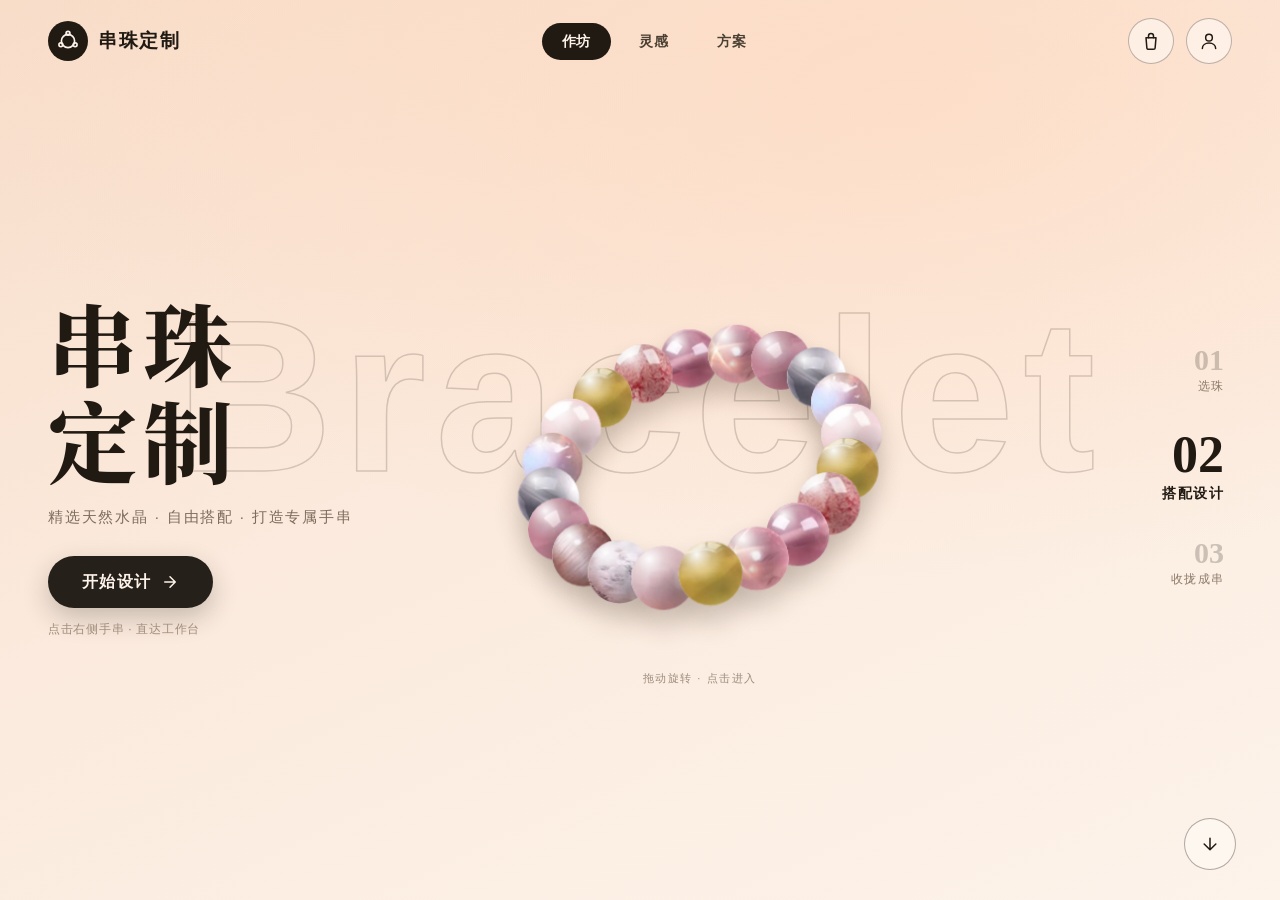
==== commit 19914320: "deploy: 盲盒真随机改造" ====
--- a/index.html
+++ b/index.html
@@ -8,9 +8,9 @@
     <link rel="preconnect" href="https://fonts.googleapis.com" />
     <link rel="preconnect" href="https://fonts.gstatic.com" crossorigin />
     <link href="https://fonts.googleapis.com/css2?family=Noto+Serif+SC:wght@400;500;700&display=swap" rel="stylesheet" />
-    <script type="module" crossorigin src="/assets/main-BN1nsXqH.js"></script>
+    <script type="module" crossorigin src="/assets/main-BTcgYD4i.js"></script>
     <link rel="modulepreload" crossorigin href="/assets/catalog-Bjev8BwF.js">
-    <link rel="stylesheet" crossorigin href="/assets/main-D5T8ci_o.css">
+    <link rel="stylesheet" crossorigin href="/assets/main-BvVMGba7.css">
   </head>
   <body class="bg-cream">
     <div id="app"></div>
--- a/assets/main-BvVMGba7.css
+++ b/assets/main-BvVMGba7.css
@@ -0,0 +1 @@
+.app-shell[data-v-d68a9e6a]{position:relative;width:100vw;height:100vh;background-color:#fbfaf6;display:flex;flex-direction:column;overflow:hidden;font-family:PingFang SC,Microsoft YaHei,sans-serif}.top-nav[data-v-d68a9e6a]{flex-shrink:0;display:flex;justify-content:center;padding:12px 20px 0;z-index:60;transition:transform .5s cubic-bezier(.4,0,.2,1),opacity .5s cubic-bezier(.4,0,.2,1)}.top-nav__bar[data-v-d68a9e6a]{display:flex;align-items:center;gap:14px;padding:5px 40px;background:#c7cdc0;border-radius:9999px;box-shadow:0 2px 12px #0000000f}.top-nav__tab[data-v-d68a9e6a]{padding:5px 22px;border:none;border-radius:9999px;background:#ffffff59;color:#333;font-size:13px;font-weight:500;font-family:inherit;cursor:pointer;letter-spacing:.04em;white-space:nowrap;transition:all .25s ease}.top-nav__tab[data-v-d68a9e6a]:hover{background:#ffffff80}.top-nav__tab--active[data-v-d68a9e6a]{background:#657166;color:#fff;font-weight:600}.top-nav__tab--active[data-v-d68a9e6a]:hover{background:#657166}.top-nav--hidden[data-v-d68a9e6a]{transform:translateY(calc(-100% - 20px));opacity:0;pointer-events:none}.app-body[data-v-d68a9e6a]{flex:1;display:flex;flex-direction:row;min-height:0;overflow:hidden;position:relative}.app-main[data-v-d68a9e6a]{flex:1;display:flex;flex-direction:column;min-height:0;position:relative}.design-sidebar[data-v-d68a9e6a]{width:200px;flex-shrink:0;display:flex;flex-direction:column;padding:20px 12px 20px 20px;position:absolute;left:0;top:0;bottom:0;overflow:visible;z-index:45;background:linear-gradient(to right,#fbfaf6f2 60%,#fbfaf600);pointer-events:auto;transition:transform .5s cubic-bezier(.4,0,.2,1),opacity .5s cubic-bezier(.4,0,.2,1)}.design-sidebar--hidden[data-v-d68a9e6a]{transform:translate(calc(-100% - 20px));opacity:0;pointer-events:none}.design-sidebar__title[data-v-d68a9e6a]{font-size:20px;font-weight:700;color:#1a1a1a;margin:0 0 28px 4px;letter-spacing:.06em}.design-sidebar__steps[data-v-d68a9e6a]{display:flex;flex-direction:column;position:relative;gap:4px}.design-sidebar__steps[data-v-d68a9e6a]:before{content:"";position:absolute;left:19px;top:6px;bottom:6px;width:1.5px;background:#d5cec2;z-index:0;border-radius:1px}.step-item[data-v-d68a9e6a]{display:flex;align-items:flex-start;gap:12px;padding:12px 14px;border-radius:10px;position:relative;z-index:1;transition:all .3s ease;cursor:default}.step-item--active[data-v-d68a9e6a]{background:#1a1a1a}.step-item__indicator[data-v-d68a9e6a]{width:28px;height:28px;border-radius:50%;display:flex;align-items:center;justify-content:center;flex-shrink:0;position:relative;z-index:2;transition:all .3s ease}.step-item--active .step-item__indicator[data-v-d68a9e6a]{background:#fff}.step-item:not(.step-item--active) .step-item__indicator[data-v-d68a9e6a]{background:#e8e3da}.step-item__number[data-v-d68a9e6a]{font-size:12px;font-weight:700;line-height:1;transition:color .3s ease}.step-item--active .step-item__number[data-v-d68a9e6a]{color:#1a1a1a}.step-item:not(.step-item--active) .step-item__number[data-v-d68a9e6a]{color:#9b8e82}.step-item__body[data-v-d68a9e6a]{display:flex;flex-direction:column;gap:3px;padding-top:2px}.step-item__title[data-v-d68a9e6a]{font-size:13px;font-weight:600;margin:0;line-height:1.3;transition:color .3s ease;letter-spacing:.03em}.step-item--active .step-item__title[data-v-d68a9e6a]{color:#fff}.step-item:not(.step-item--active) .step-item__title[data-v-d68a9e6a]{color:#1a1a1a}.step-item__desc[data-v-d68a9e6a]{font-size:10.5px;margin:0;line-height:1.4;transition:color .3s ease;letter-spacing:.02em}.step-item--active .step-item__desc[data-v-d68a9e6a]{color:#fff9}.step-item:not(.step-item--active) .step-item__desc[data-v-d68a9e6a]{color:#b8a58d}.design-sidebar__decor[data-v-d68a9e6a]{position:absolute;right:-60px;top:40px;bottom:60px;width:120px;pointer-events:none;z-index:0}.decor-bg-ring[data-v-d68a9e6a]{position:absolute;right:-18px;top:340px;transform:translateY(-50%);width:78px;height:78px;border-radius:50%;background:#fbfaf6eb;box-shadow:0 2px 12px #b4a08c1f,0 0 0 1px #b4a08c0f;opacity:0;animation:bgRingAppear-d68a9e6a .5s ease-out .25s forwards}@keyframes bgRingAppear-d68a9e6a{0%{opacity:0;transform:translateY(-50%) scale(.7)}to{opacity:1;transform:translateY(-50%) scale(1)}}.decor-bead[data-v-d68a9e6a]{position:absolute;border-radius:50%;transition:width .6s ease,height .6s ease;will-change:top,right,opacity;background:radial-gradient(circle at 50% 50%,#f5d2c840,#dcb9aa26);box-shadow:inset 0 -1px 3px #b48c8238,inset 0 1px 2px #ffffff38,0 1px 4px #b48c8238,0 2px 8px #a0786e1f;overflow:hidden;transition:box-shadow .5s ease}.decor-bead__img[data-v-d68a9e6a]{position:absolute;top:0;right:0;bottom:0;left:0;width:100%;height:100%;-o-object-fit:cover;object-fit:cover;border-radius:50%;opacity:0;transition:opacity .45s ease;pointer-events:none}.decor-bead__img--loaded[data-v-d68a9e6a]{opacity:.92}.decor-bead__highlight[data-v-d68a9e6a]{position:absolute;top:12%;left:18%;width:32%;height:28%;border-radius:50%;background:radial-gradient(ellipse at center,#ffffffd9,#fff6 35%,#fff0);transform:rotate(-15deg);pointer-events:none}.decor-bead__bounce[data-v-d68a9e6a]{position:absolute;bottom:8%;left:25%;width:40%;height:16%;border-radius:50%;background:radial-gradient(ellipse at center,#ffffff40,#ffffff0f 60%,#fff0);pointer-events:none}@keyframes floatA-d68a9e6a{0%,to{margin-top:0}50%{margin-top:-8px}}@keyframes floatB-d68a9e6a{0%,to{margin-top:0}50%{margin-top:-6px}}@keyframes floatC-d68a9e6a{0%,to{margin-top:0}50%{margin-top:-10px}}@keyframes floatD-d68a9e6a{0%,to{margin-top:0}50%{margin-top:-5px}}@keyframes floatE-d68a9e6a{0%,to{margin-top:0}50%{margin-top:-9px}}@keyframes floatF-d68a9e6a{0%,to{margin-top:0}50%{margin-top:-7px}}.decor-bead--float-1[data-v-d68a9e6a]{animation:floatA-d68a9e6a 3s ease-in-out infinite}.decor-bead--float-2[data-v-d68a9e6a]{animation:floatB-d68a9e6a 3.3s ease-in-out infinite .35s}.decor-bead--float-3[data-v-d68a9e6a]{animation:floatC-d68a9e6a 2.7s ease-in-out infinite .7s}.decor-bead--float-4[data-v-d68a9e6a]{animation:floatD-d68a9e6a 3.1s ease-in-out infinite 1.05s}.decor-bead--float-5[data-v-d68a9e6a]{animation:floatE-d68a9e6a 2.9s ease-in-out infinite 1.4s}.decor-bead--float-6[data-v-d68a9e6a]{animation:floatF-d68a9e6a 3.4s ease-in-out infinite .55s}.design-sidebar__decor--bracelet .decor-bead[data-v-d68a9e6a]{animation-play-state:paused}.canvas-area[data-v-d68a9e6a]{flex:1;display:flex;align-items:center;justify-content:center;padding:24px 20px 20px;min-height:0}.canvas-area__inner[data-v-d68a9e6a]{position:relative;display:flex;align-items:center;justify-content:center}.canvas-container[data-v-d68a9e6a]{--canvas-size: min( calc(100vw - 200px) , calc(100vh - 430px) );--canvas-overflow: calc(var(--canvas-size) * .18);width:var(--canvas-size);height:var(--canvas-size);background-size:cover;background-position:center;background-repeat:no-repeat;border-radius:16px;box-shadow:0 4px 24px #0000000f,0 1px 4px #0000000a,inset 0 0 0 1px #0000000a;position:relative;overflow:visible;transition:box-shadow .6s ease,border-radius .6s ease}.bead-canvas[data-v-d68a9e6a]{position:absolute;inset:calc(-1 * var(--canvas-overflow));width:calc(100% + 2 * var(--canvas-overflow));height:calc(100% + 2 * var(--canvas-overflow));touch-action:none}.bead-canvas--delete-mode[data-v-d68a9e6a]{cursor:crosshair}.canvas-status[data-v-d68a9e6a]{position:absolute;top:0;right:0;bottom:0;left:0;display:flex;align-items:center;justify-content:center;color:#8b6f4e59;font-size:15px;font-family:"Noto Serif SC",serif;letter-spacing:.1em;pointer-events:none;-webkit-user-select:none;-moz-user-select:none;user-select:none;transition:all .5s ease}.canvas-status--bracelet[data-v-d68a9e6a]{color:#8b6f4e99;font-size:20px;font-weight:500;animation:statusPulse-d68a9e6a 2s ease-in-out infinite}@keyframes statusPulse-d68a9e6a{0%,to{opacity:.6}50%{opacity:1}}.floating-bar[data-v-d68a9e6a]{position:absolute;left:calc(100% + 20px);top:50%;transform:translateY(-50%);z-index:50;display:flex;flex-direction:column;align-items:center;gap:20px;flex-shrink:0;transition:transform .5s cubic-bezier(.4,0,.2,1),opacity .5s cubic-bezier(.4,0,.2,1)}.floating-bar--hidden[data-v-d68a9e6a]{transform:translateY(-50%) translate(40px);opacity:0;pointer-events:none}.showcase-overlay[data-v-d68a9e6a]{position:fixed;top:0;right:0;bottom:0;left:0;z-index:7900;cursor:pointer;background:transparent;animation:showcaseFade-d68a9e6a .45s ease both}.showcase-overlay__hint[data-v-d68a9e6a]{position:fixed;left:50%;bottom:44px;transform:translate(-50%);padding:9px 22px;border-radius:999px;background:#1a1a1a94;color:#fbfaf6;font-size:13px;letter-spacing:2px;-webkit-backdrop-filter:blur(8px);backdrop-filter:blur(8px);animation:showcaseFade-d68a9e6a .55s ease both}@keyframes showcaseFade-d68a9e6a{0%{opacity:0}to{opacity:1}}.demo-pill[data-v-d68a9e6a]{position:fixed;left:16px;bottom:16px;z-index:9600;padding:8px 16px;border-radius:999px;background:#c8a96eeb;color:#241d15;font-size:12px;letter-spacing:1px;box-shadow:0 4px 14px #241d152e;pointer-events:none;animation:showcaseFade-d68a9e6a .5s ease both}.floating-bar__capsule[data-v-d68a9e6a]{display:flex;flex-direction:column;align-items:center;gap:6px;padding:14px 10px;background:#fff;border-radius:9999px;box-shadow:0 4px 20px #0000000f,0 1px 4px #0000000a}.floating-bar__icon-wrap[data-v-d68a9e6a]{position:relative;display:flex;align-items:center}.floating-bar__icon-btn[data-v-d68a9e6a]{width:40px;height:40px;border:none;border-radius:50%;background:transparent;color:#4a3a2e;cursor:pointer;display:flex;align-items:center;justify-content:center;transition:all .2s ease;padding:8px;flex-shrink:0}.floating-bar__icon-btn svg[data-v-d68a9e6a]{width:20px;height:20px}.floating-bar__icon-btn[data-v-d68a9e6a]:hover{background:#c8a96e1a;color:#c8a96e;transform:scale(1.08)}.floating-bar__icon-btn[data-v-d68a9e6a]:active{transform:scale(.95)}.floating-bar__icon-btn--active[data-v-d68a9e6a]{color:#c8a96e;background:#c8a96e1f}.floating-bar__icon-btn--danger[data-v-d68a9e6a]:hover{background:#dc645014;color:#d4654a}.floating-bar__tooltip[data-v-d68a9e6a]{position:absolute;right:calc(100% + 14px);top:50%;transform:translateY(-50%);padding:6px 14px;background:#1a1a1a;color:#fff;font-size:12px;font-weight:500;white-space:nowrap;border-radius:8px;letter-spacing:.04em;opacity:0;pointer-events:none;transition:opacity .2s ease,transform .2s ease;transform-origin:right center;transform:translateY(-50%) scale(.9)}.floating-bar__tooltip[data-v-d68a9e6a]:after{content:"";position:absolute;right:-6px;top:50%;transform:translateY(-50%);border-left:6px solid #1a1a1a;border-top:5px solid transparent;border-bottom:5px solid transparent}.floating-bar__icon-wrap:hover .floating-bar__tooltip[data-v-d68a9e6a],.floating-bar__delete-wrap:hover .floating-bar__tooltip[data-v-d68a9e6a]{opacity:1;transform:translateY(-50%) scale(1)}.floating-bar__delete-wrap[data-v-d68a9e6a]{position:relative;display:flex;align-items:center}.floating-bar__delete-btn[data-v-d68a9e6a]{width:44px;height:44px;border:none;border-radius:50%;background:#fff;color:#8b6f4e;cursor:pointer;display:flex;align-items:center;justify-content:center;padding:10px;box-shadow:0 3px 14px #0000000f,0 1px 4px #0000000a;transition:all .25s ease}.floating-bar__delete-btn svg[data-v-d68a9e6a]{width:20px;height:20px}.floating-bar__delete-btn[data-v-d68a9e6a]:hover{background:#dc64500f;color:#d4654a;box-shadow:0 4px 18px #0000001a,0 1px 6px #0000000f;transform:translateY(-2px)}.floating-bar__delete-btn[data-v-d68a9e6a]:active{transform:scale(.93)}.floating-bar__delete-btn--active[data-v-d68a9e6a]{background:#fdf2f0;color:#d4654a;box-shadow:0 0 0 3px #dc645026,0 4px 18px #00000014;animation:deletePulse-d68a9e6a 1.8s ease-in-out infinite}@keyframes deletePulse-d68a9e6a{0%,to{box-shadow:0 0 0 3px #dc645026,0 4px 18px #00000014}50%{box-shadow:0 0 0 8px #dc64500d,0 4px 20px #0000001f}}.string-btn[data-v-d68a9e6a]{display:inline-flex;align-items:center;gap:10px;padding:12px 28px;border:none;border-radius:9999px;background:#abd1dc;color:#fff;font-size:15px;font-weight:600;font-family:inherit;letter-spacing:.06em;cursor:pointer;box-shadow:0 3px 14px #c8dce659,0 1px 4px #0000000a;transition:all .35s cubic-bezier(.4,0,.2,1);-webkit-user-select:none;-moz-user-select:none;user-select:none;position:absolute;left:calc(100% + 16px);bottom:0;white-space:nowrap;z-index:35}.string-btn[data-v-d68a9e6a]:hover:not(:disabled){transform:translateY(-2px);box-shadow:0 6px 22px #c8dce673,0 2px 8px #0000000f}.string-btn[data-v-d68a9e6a]:active:not(:disabled){transform:scale(.96)}.string-btn[data-v-d68a9e6a]:disabled{cursor:not-allowed;opacity:.85}.string-btn--hidden[data-v-d68a9e6a]{opacity:0;pointer-events:none;transform:translateY(12px)}.string-btn--active[data-v-d68a9e6a]{background:#dc645014;color:#d4654a;box-shadow:0 3px 14px #dc64501f,0 1px 4px #0000000a}.string-btn--active[data-v-d68a9e6a]:hover:not(:disabled){background:#dc645021;box-shadow:0 6px 22px #dc64502e,0 2px 8px #0000000f}.string-btn--loading[data-v-d68a9e6a]{background:#96bdc9}.string-btn__spinner[data-v-d68a9e6a]{width:20px;height:20px;flex-shrink:0;display:flex;align-items:center;justify-content:center}.string-btn__spinner svg[data-v-d68a9e6a]{width:100%;height:100%}.string-btn__spinner-track[data-v-d68a9e6a]{opacity:.25}.string-btn__spinner-head[data-v-d68a9e6a]{opacity:.85;transform-origin:center;animation:stringSpinner-d68a9e6a .9s linear infinite}.string-btn--active .string-btn__spinner-head[data-v-d68a9e6a]{animation-play-state:paused;stroke-dasharray:63 0;opacity:.55}.string-btn--loading .string-btn__spinner-head[data-v-d68a9e6a]{animation-duration:.6s}@keyframes stringSpinner-d68a9e6a{0%{transform:rotate(0)}to{transform:rotate(360deg)}}.string-btn__text[data-v-d68a9e6a]{color:#fff;font-weight:600;font-size:15px;letter-spacing:.06em}.string-btn--active .string-btn__text[data-v-d68a9e6a]{color:#d4654a}@media (max-width: 640px){.string-btn[data-v-d68a9e6a]{padding:10px 22px;gap:8px;bottom:-44px;font-size:13px}.string-btn__spinner[data-v-d68a9e6a]{width:17px;height:17px}.string-btn__text[data-v-d68a9e6a]{font-size:13px}}.modal-overlay[data-v-d68a9e6a]{position:fixed;top:0;right:0;bottom:0;left:0;z-index:8000;display:flex;align-items:center;justify-content:center;background:#00000059;-webkit-backdrop-filter:blur(6px);backdrop-filter:blur(6px);padding:24px}.modal-card[data-v-d68a9e6a]{background:#fbfaf6;border-radius:20px;padding:32px;max-width:520px;width:100%;box-shadow:0 16px 48px #0000001f,0 4px 12px #0000000f}.modal-card__header[data-v-d68a9e6a]{display:flex;align-items:center;justify-content:space-between;margin-bottom:4px}.modal-card__title[data-v-d68a9e6a]{font-size:20px;font-weight:700;color:#1a1a1a;letter-spacing:.05em;margin:0}.modal-card__close[data-v-d68a9e6a]{width:36px;height:36px;border:none;border-radius:50%;background:#0000000a;color:#666;cursor:pointer;display:flex;align-items:center;justify-content:center;padding:8px;transition:all .2s ease}.modal-card__close svg[data-v-d68a9e6a]{width:18px;height:18px}.modal-card__close[data-v-d68a9e6a]:hover{background:#00000014;color:#333}.modal-card__subtitle[data-v-d68a9e6a]{font-size:13px;color:#9b8e82;margin:0 0 20px;letter-spacing:.03em}.modal-card__grid[data-v-d68a9e6a]{display:grid;grid-template-columns:1fr 1fr;gap:12px}.plan-card[data-v-d68a9e6a]{position:relative;display:flex;flex-direction:column;align-items:center;gap:6px;padding:20px 16px;border:1.5px solid rgba(0,0,0,.06);border-radius:14px;background:#fff;cursor:pointer;transition:all .25s ease;font-family:inherit;text-align:center}.plan-card[data-v-d68a9e6a]:hover{border-color:#c8a96e;background:#c8a96e0a;transform:translateY(-2px);box-shadow:0 6px 20px #00000014}.plan-card[data-v-d68a9e6a]:active{transform:scale(.97)}.plan-del[data-v-d68a9e6a]{position:absolute;top:8px;right:8px;width:24px;height:24px;display:flex;align-items:center;justify-content:center;border:none;border-radius:50%;background:#ffffffdb;color:#9b8e82;cursor:pointer;opacity:0;transform:scale(.85);transition:opacity .2s ease,transform .2s ease,color .2s ease,background .2s ease;z-index:2}.plan-del svg[data-v-d68a9e6a]{width:12px;height:12px}.plan-card:hover .plan-del[data-v-d68a9e6a]{opacity:1;transform:scale(1)}.plan-del[data-v-d68a9e6a]:hover{background:#1a1a1a;color:#fff}.plan-card--asking[data-v-d68a9e6a]{border-color:#c8a96e}.plan-card--asking[data-v-d68a9e6a]:hover{transform:none}.plan-confirm[data-v-d68a9e6a]{position:absolute;top:0;right:0;bottom:0;left:0;z-index:3;display:flex;flex-direction:column;justify-content:center;align-items:center;gap:6px;padding:14px 12px;border-radius:14px;background:#fbfaf6f5;-webkit-backdrop-filter:blur(6px) saturate(1.1);backdrop-filter:blur(6px) saturate(1.1);cursor:default;text-align:center}.plan-confirm b[data-v-d68a9e6a]{font-size:12.5px;font-weight:600;color:#1a1a1a;letter-spacing:.02em}.plan-confirm p[data-v-d68a9e6a]{margin:0;font-size:11px;line-height:1.45;color:#9b8e82}.plan-confirm__ops[data-v-d68a9e6a]{display:flex;gap:8px;margin-top:4px}.plan-confirm__ops button[data-v-d68a9e6a]{padding:6px 12px;border-radius:999px;border:1px solid rgba(0,0,0,.1);background:#fff;font-family:inherit;font-size:11.5px;color:#6b6257;cursor:pointer;transition:all .2s ease}.plan-confirm__no[data-v-d68a9e6a]:hover{border-color:#c8a96e;color:#1a1a1a}.plan-confirm__yes[data-v-d68a9e6a]{border-color:transparent!important;background:linear-gradient(135deg,#241d15,#3a3128)!important;color:#f5efe3!important}.plan-confirm__yes[data-v-d68a9e6a]:hover{box-shadow:0 4px 12px #241d1547}.plan-confirm__ops button[data-v-d68a9e6a]:disabled{opacity:.55;cursor:default}.plan-card__icon[data-v-d68a9e6a]{width:44px;height:44px;border-radius:12px;background:linear-gradient(135deg,#c8a96e26,#c8a96e0d);display:flex;align-items:center;justify-content:center;color:#c8a96e;margin-bottom:2px}.plan-card__icon svg[data-v-d68a9e6a]{width:24px;height:24px}.plan-card__name[data-v-d68a9e6a]{font-size:15px;font-weight:600;color:#1a1a1a;margin:0;letter-spacing:.04em}.plan-card__desc[data-v-d68a9e6a]{font-size:11px;color:#9b8e82;margin:0;line-height:1.4}.plan-card__count[data-v-d68a9e6a]{font-size:10px;color:#c8a96e;font-weight:500;background:#c8a96e14;padding:3px 10px;border-radius:9999px}.modal-enter-active[data-v-d68a9e6a]{transition:all .35s cubic-bezier(.4,0,.2,1)}.modal-leave-active[data-v-d68a9e6a]{transition:all .25s cubic-bezier(.4,0,.2,1)}.modal-enter-from[data-v-d68a9e6a]{opacity:0}.modal-enter-from .modal-card[data-v-d68a9e6a]{transform:scale(.92) translateY(12px);opacity:0}.modal-leave-to[data-v-d68a9e6a]{opacity:0}.modal-leave-to .modal-card[data-v-d68a9e6a]{transform:scale(.95) translateY(8px);opacity:0}.material-panel[data-v-d68a9e6a]{width:62vw;max-width:960px;min-width:520px;height:280px;flex-shrink:0;align-self:center;margin-bottom:24px;background:#f2eee8f5;-webkit-backdrop-filter:blur(20px);backdrop-filter:blur(20px);border-radius:16px;box-shadow:0 8px 32px #0000001a,0 2px 8px #0000000f,inset 0 0 0 1px #0000000d;display:flex;flex-direction:column;overflow:hidden;z-index:40;transition:transform .5s cubic-bezier(.4,0,.2,1),opacity .5s cubic-bezier(.4,0,.2,1)}.material-panel--hidden[data-v-d68a9e6a]{transform:translateY(calc(100% + 32px));opacity:0;pointer-events:none}.material-panel__tabs[data-v-d68a9e6a]{display:flex;justify-content:center;gap:0;padding:14px 20px 0;flex-shrink:0}.material-panel__tab[data-v-d68a9e6a]{position:relative;padding:8px 20px;border:none;background:none;cursor:pointer;font-size:14px;font-weight:500;color:#9b8e82;font-family:inherit;letter-spacing:.04em;transition:color .2s ease}.material-panel__tab[data-v-d68a9e6a]:after{content:"";position:absolute;bottom:0;left:50%;transform:translate(-50%) scaleX(0);width:60%;height:2px;background:#6b4f3e;border-radius:1px;transition:transform .25s ease}.material-panel__tab[data-v-d68a9e6a]:hover{color:#6b4f3e}.material-panel__tab--active[data-v-d68a9e6a]{color:#4a3a2e}.material-panel__tab--active[data-v-d68a9e6a]:after{transform:translate(-50%) scaleX(1)}.material-panel__body[data-v-d68a9e6a]{display:flex;flex:1;min-height:0;overflow:hidden}.material-panel__sidebar[data-v-d68a9e6a]{width:30%;min-width:90px;max-width:120px;display:flex;flex-direction:column;gap:2px;padding:10px 6px 10px 12px;overflow-y:auto;border-right:1px solid rgba(0,0,0,.05);flex-shrink:0}.material-panel__subtab[data-v-d68a9e6a]{display:flex;align-items:center;justify-content:space-between;padding:7px 10px 7px 8px;border:none;border-radius:6px;background:transparent;cursor:pointer;font-size:11px;color:#8b6f4e;white-space:nowrap;transition:all .15s ease;font-family:inherit;text-align:left}.material-panel__subtab[data-v-d68a9e6a]:hover{background:#c8a96e14;color:#6b4f3e}.material-panel__subtab--active[data-v-d68a9e6a]{background:#c8a96e1f;color:#4a3a2e;font-weight:600}.material-panel__subtab-label[data-v-d68a9e6a]{overflow:hidden;text-overflow:ellipsis;flex:1}.material-panel__subtab-count[data-v-d68a9e6a]{font-size:9px;color:#b8a58d;margin-left:4px;flex-shrink:0}.material-panel__subtab--active .material-panel__subtab-count[data-v-d68a9e6a]{color:#8b6f4e}.material-panel__grid-wrap[data-v-d68a9e6a]{flex:1;overflow-y:auto;overflow-x:hidden;padding:10px 12px 12px;min-height:0}.material-panel__grid[data-v-d68a9e6a]{display:grid;grid-template-columns:repeat(auto-fill,minmax(74px,1fr));gap:8px}.material-panel__empty[data-v-d68a9e6a]{display:flex;align-items:center;justify-content:center;height:100%;color:#b8a58d;font-size:13px;font-family:"Noto Serif SC",serif;letter-spacing:.04em}.bead-item[data-v-d68a9e6a]{display:flex;flex-direction:column;align-items:center;gap:4px;padding:6px 4px;border:1.5px solid transparent;border-radius:10px;background:transparent;cursor:pointer;transition:all .2s ease;font-family:inherit}.bead-item[data-v-d68a9e6a]:hover{background:#c8a96e14;border-color:#c8a96e4d}.bead-item--selected[data-v-d68a9e6a]{background:#c8a96e1f;border-color:#c8a96e}.bead-item--clicked .bead-item__img-wrap[data-v-d68a9e6a]{animation:beadClickPulse-d68a9e6a .3s ease-out}@keyframes beadClickPulse-d68a9e6a{0%{transform:scale(1)}40%{transform:scale(1.18)}to{transform:scale(1)}}.bead-item__img-wrap[data-v-d68a9e6a]{width:44px;height:44px;border-radius:8px;overflow:hidden;background:#f5f2ed;display:flex;align-items:center;justify-content:center;box-shadow:0 1px 3px #0000000d}.bead-item__img[data-v-d68a9e6a]{width:100%;height:100%;-o-object-fit:contain;object-fit:contain;transition:transform .25s ease}.bead-item:hover .bead-item__img[data-v-d68a9e6a]{transform:scale(1.1)}.bead-item__name[data-v-d68a9e6a]{font-size:9px;color:#8b6f4e;text-align:center;line-height:1.2;max-width:68px;overflow:hidden;text-overflow:ellipsis;white-space:nowrap}.bead-item__size[data-v-d68a9e6a]{display:flex;align-items:center;gap:4px}.bead-item__size-btn[data-v-d68a9e6a]{width:20px;height:20px;border:1px solid rgba(139,111,78,.25);border-radius:50%;background:#ffffffb3;color:#6b4f3e;font-size:12px;font-weight:600;line-height:1;cursor:pointer;display:flex;align-items:center;justify-content:center;padding:0;transition:all .15s ease;font-family:inherit;flex-shrink:0}.bead-item__size-btn[data-v-d68a9e6a]:hover:not(:disabled){background:#c8a96e;color:#fff;border-color:#c8a96e}.bead-item__size-btn[data-v-d68a9e6a]:active:not(:disabled){transform:scale(.9)}.bead-item__size-btn[data-v-d68a9e6a]:disabled{opacity:.3;cursor:not-allowed}.bead-item__size-val[data-v-d68a9e6a]{font-size:9px;color:#c8a96e;font-weight:500;min-width:26px;text-align:center;-webkit-user-select:none;-moz-user-select:none;user-select:none}.material-panel__sidebar[data-v-d68a9e6a],.material-panel__grid-wrap[data-v-d68a9e6a]{scrollbar-width:thin;scrollbar-color:#d4c5b2 transparent}.material-panel__sidebar[data-v-d68a9e6a]::-webkit-scrollbar,.material-panel__grid-wrap[data-v-d68a9e6a]::-webkit-scrollbar{width:3px}.material-panel__sidebar[data-v-d68a9e6a]::-webkit-scrollbar-track,.material-panel__grid-wrap[data-v-d68a9e6a]::-webkit-scrollbar-track{background:transparent}.material-panel__sidebar[data-v-d68a9e6a]::-webkit-scrollbar-thumb,.material-panel__grid-wrap[data-v-d68a9e6a]::-webkit-scrollbar-thumb{background:#d4c5b2;border-radius:2px}.top-nav__tab[data-v-d68a9e6a]{position:relative}.top-nav__badge[data-v-d68a9e6a]{position:absolute;top:-6px;right:-8px;min-width:18px;height:18px;padding:0 5px;border-radius:9px;background:#e85d5d;color:#fff;font-size:10px;font-weight:700;line-height:18px;text-align:center;letter-spacing:0;box-shadow:0 1px 4px #e85d5d66;pointer-events:none}.order-page[data-v-d68a9e6a]{flex:1;display:flex;align-items:flex-start;justify-content:center;padding:16px 28px 32px;min-height:0;overflow:hidden}.order-page__card[data-v-d68a9e6a]{width:100%;max-width:1120px;max-height:100%;background:#fff;border-radius:32px;padding:20px 28px 80px;box-shadow:0 4px 24px #0000000d,0 1px 4px #00000008;display:flex;flex-direction:column;overflow-y:auto;overflow-x:visible;scrollbar-width:none}.order-page__card[data-v-d68a9e6a]::-webkit-scrollbar{display:none}.order-page__header[data-v-d68a9e6a]{margin-bottom:20px}.order-page__title[data-v-d68a9e6a]{font-size:24px;font-weight:700;font-family:"Noto Serif SC",serif;color:#3a2e24;letter-spacing:.08em;margin:0;line-height:1.2}.order-page__subtitle[data-v-d68a9e6a]{font-size:12px;color:#9b8e82;margin:0;letter-spacing:.03em}.order-page__empty[data-v-d68a9e6a]{text-align:center;padding:48px 0;color:#b8a58d;font-size:13px;letter-spacing:.04em}.order-page__empty-icon[data-v-d68a9e6a]{display:block;font-size:40px;margin-bottom:12px;opacity:.6}.order-page__empty p[data-v-d68a9e6a]{margin:0}.order-page__list[data-v-d68a9e6a]{display:flex;flex-direction:column;gap:8px}.cart-item[data-v-d68a9e6a]{display:flex;align-items:center;gap:12px;padding:14px 12px;border:1px solid rgba(0,0,0,.04);border-radius:16px;background:#fbfaf6;position:relative;transition:all .2s ease}.cart-item[data-v-d68a9e6a]:hover{border-color:#c8a96e33;background:#fdfcfa}.cart-item__check-wrap[data-v-d68a9e6a]{display:flex;align-items:center;justify-content:center;flex-shrink:0;cursor:pointer}.cart-item__check[data-v-d68a9e6a]{display:none}.cart-item__check-mark[data-v-d68a9e6a]{width:20px;height:20px;border-radius:50%;border:2px solid #d5cec2;background:#fff;display:flex;align-items:center;justify-content:center;transition:all .2s ease;flex-shrink:0}.cart-item__check:checked+.cart-item__check-mark[data-v-d68a9e6a]{background:#1a1a1a;border-color:#1a1a1a}.cart-item__check:checked+.cart-item__check-mark[data-v-d68a9e6a]:after{content:"";display:block;width:6px;height:10px;border:solid #fff;border-width:0 2px 2px 0;transform:rotate(45deg) translateY(-1px)}.cart-item__thumb[data-v-d68a9e6a]{width:44px;height:44px;border-radius:50%;overflow:hidden;flex-shrink:0;background:#f0ede8;box-shadow:0 1px 4px #0000000f}.cart-item__thumb-img[data-v-d68a9e6a]{width:100%;height:100%;-o-object-fit:cover;object-fit:cover;border-radius:50%}.cart-item__thumb-skeleton[data-v-d68a9e6a]{display:block;width:100%;height:100%;border-radius:50%;background:radial-gradient(circle,#c8b4a033,#b4a08c14);animation:thumbPulse-d68a9e6a 1.5s ease-in-out infinite}.cart-item__info[data-v-d68a9e6a]{flex:1;display:flex;flex-direction:column;gap:2px;min-width:0}.cart-item__name[data-v-d68a9e6a]{font-size:14px;font-weight:600;color:#1a1a1a;overflow:hidden;text-overflow:ellipsis;white-space:nowrap}.cart-item__wrist[data-v-d68a9e6a]{font-size:11px;color:#9b8e82;letter-spacing:.02em}.cart-item__price[data-v-d68a9e6a]{font-size:13px;font-weight:600;color:#c8a96e}.cart-item__remove[data-v-d68a9e6a]{position:absolute;top:6px;right:6px;width:24px;height:24px;border:none;border-radius:50%;background:transparent;color:#c5c0b8;cursor:pointer;display:flex;align-items:center;justify-content:center;padding:4px;transition:all .2s ease;flex-shrink:0}.cart-item__remove svg[data-v-d68a9e6a]{width:14px;height:14px}.cart-item__remove[data-v-d68a9e6a]:hover{background:#dc645014;color:#d4654a}.order-page__bar[data-v-d68a9e6a]{position:fixed;bottom:0;left:50%;transform:translate(-50%);width:100%;max-width:1120px;padding:0 28px 20px;z-index:70}.order-page__bar-inner[data-v-d68a9e6a]{display:flex;align-items:center;justify-content:space-between;background:#fff;border-radius:16px;padding:14px 18px;box-shadow:0 -4px 24px #00000014,0 -1px 4px #0000000a}.order-page__bar-left[data-v-d68a9e6a]{display:flex;align-items:center;gap:10px}.order-page__bar-label[data-v-d68a9e6a]{font-size:13px;color:#5a4a3a;letter-spacing:.04em}.order-page__bar-divider[data-v-d68a9e6a]{width:1px;height:14px;background:#e5e0d8}.order-page__bar-total[data-v-d68a9e6a]{font-size:16px;font-weight:700;color:#c8a96e;letter-spacing:.03em}.order-page__checkout-btn[data-v-d68a9e6a]{padding:12px 24px;border:none;border-radius:9999px;background:#1a1a1a;color:#fff;font-size:13px;font-weight:600;font-family:inherit;letter-spacing:.05em;cursor:pointer;white-space:nowrap;transition:all .25s ease}.order-page__checkout-btn[data-v-d68a9e6a]:hover{background:#333;transform:translateY(-1px);box-shadow:0 4px 16px #00000026}.order-page__checkout-btn[data-v-d68a9e6a]:active{transform:scale(.97)}@media (max-width: 1120px){.order-page[data-v-d68a9e6a]{padding:12px 20px 24px}.order-page__card[data-v-d68a9e6a]{border-radius:24px;padding:20px 24px 80px}.order-page__bar[data-v-d68a9e6a]{max-width:calc(100% - 40px);padding:0 20px 16px}}@media (max-width: 640px){.order-page[data-v-d68a9e6a]{padding:8px 12px 20px}.order-page__card[data-v-d68a9e6a]{padding:20px 14px 70px;border-radius:20px}.cart-item[data-v-d68a9e6a]{padding:12px 10px;gap:8px}.cart-item__thumb[data-v-d68a9e6a]{width:36px;height:36px}.cart-item__name[data-v-d68a9e6a]{font-size:12px}.order-page__bar-inner[data-v-d68a9e6a]{padding:12px 14px;gap:8px;border-radius:12px}.order-page__bar[data-v-d68a9e6a]{padding:0 12px 12px}}.toast-overlay[data-v-d68a9e6a]{position:fixed;top:0;right:0;bottom:0;left:0;z-index:9999;display:flex;align-items:center;justify-content:center;pointer-events:none}.toast-box[data-v-d68a9e6a]{display:flex;align-items:center;gap:10px;padding:14px 28px;background:#4a3a2eeb;-webkit-backdrop-filter:blur(12px);backdrop-filter:blur(12px);border-radius:16px;box-shadow:0 8px 32px #0000002e;font-size:15px;color:#fff;letter-spacing:.04em;font-family:PingFang SC,Microsoft YaHei,sans-serif;max-width:85vw}.toast-box__text[data-v-d68a9e6a]{line-height:1.4}.toast-enter-active[data-v-d68a9e6a]{transition:all .35s cubic-bezier(.4,0,.2,1)}.toast-leave-active[data-v-d68a9e6a]{transition:all .3s cubic-bezier(.4,0,.2,1)}.toast-enter-from[data-v-d68a9e6a]{opacity:0;transform:translateY(12px) scale(.95)}.toast-leave-to[data-v-d68a9e6a]{opacity:0;transform:translateY(-8px) scale(.95)}.order-card[data-v-d68a9e6a]{position:absolute;right:16px;top:12px;width:200px;background:#fff;border-radius:20px;padding:22px 18px 18px;box-shadow:0 8px 32px #00000014,0 2px 8px #0000000a;z-index:55;display:flex;flex-direction:column;gap:14px;transition:transform .5s cubic-bezier(.4,0,.2,1),opacity .5s cubic-bezier(.4,0,.2,1),box-shadow .4s ease;font-family:PingFang SC,Microsoft YaHei,sans-serif;-webkit-user-select:none;-moz-user-select:none;user-select:none}.order-card[data-v-d68a9e6a]:hover{box-shadow:0 12px 40px #0000001a,0 3px 12px #0000000f}.order-card--hidden[data-v-d68a9e6a]{transform:translate(calc(100% + 40px));opacity:0;pointer-events:none}.order-card__header[data-v-d68a9e6a]{display:flex;align-items:baseline;justify-content:space-between}.order-card__label[data-v-d68a9e6a]{font-size:12px;font-weight:600;letter-spacing:.12em;color:#c5c0b8;text-transform:uppercase}.order-card__count[data-v-d68a9e6a]{font-size:13px;font-weight:500;color:#8b6f4e;letter-spacing:.04em}.order-card__price[data-v-d68a9e6a]{display:flex;align-items:baseline;gap:2px;padding:4px 0;border-bottom:1px solid rgba(0,0,0,.05)}.order-card__price-symbol[data-v-d68a9e6a]{font-size:18px;font-weight:600;color:#3a2e24;line-height:1}.order-card__price-value[data-v-d68a9e6a]{font-size:32px;font-weight:700;color:#1a1a1a;line-height:1;letter-spacing:-.02em}.order-card__info[data-v-d68a9e6a]{display:flex;flex-direction:column;gap:8px}.order-card__row[data-v-d68a9e6a]{display:flex;align-items:center;justify-content:space-between}.order-card__row-label[data-v-d68a9e6a]{font-size:11px;color:#9b8e82;letter-spacing:.03em}.order-card__row-value[data-v-d68a9e6a]{font-size:11px;font-weight:600;color:#4a3a2e;letter-spacing:.03em;text-align:right}.order-card__actions[data-v-d68a9e6a]{display:flex;flex-direction:column;gap:8px;padding-top:2px}.order-card__btn[data-v-d68a9e6a]{display:flex;align-items:center;justify-content:center;gap:8px;width:100%;padding:10px 14px;border:none;border-radius:9999px;background:#1a1a1a;color:#fff;font-size:12px;font-weight:500;font-family:inherit;letter-spacing:.04em;cursor:pointer;transition:all .25s ease;white-space:nowrap}.order-card__btn svg[data-v-d68a9e6a]{width:16px;height:16px;flex-shrink:0}.order-card__btn[data-v-d68a9e6a]:hover{background:#333;transform:translateY(-1px);box-shadow:0 4px 14px #0000002e}.order-card__btn[data-v-d68a9e6a]:active{transform:scale(.96);background:#0d0d0d}.order-card__btn--done[data-v-d68a9e6a],.order-card__btn--done[data-v-d68a9e6a]:hover,.order-card__btn--done[data-v-d68a9e6a]:active{background:#7c9070;color:#fff;transform:none;box-shadow:0 6px 18px -8px #5d7654b3;pointer-events:none;animation:cartBtnPop-d68a9e6a .4s cubic-bezier(.2,.9,.25,1)}@keyframes cartBtnPop-d68a9e6a{0%{transform:scale(1)}45%{transform:scale(1.045)}to{transform:scale(1)}}@media (max-width: 640px){.top-nav[data-v-d68a9e6a]{padding:8px 10px 0}.top-nav__bar[data-v-d68a9e6a]{gap:6px;padding:5px 20px;border-radius:9999px}.top-nav__tab[data-v-d68a9e6a]{padding:5px 14px;font-size:12px;border-radius:9999px}.design-sidebar[data-v-d68a9e6a]{width:52px;padding:12px 6px 12px 8px}.design-sidebar__title[data-v-d68a9e6a]{display:none}.design-sidebar__steps[data-v-d68a9e6a]:before{left:13px}.step-item[data-v-d68a9e6a]{padding:10px 6px;gap:0;justify-content:center}.step-item__body[data-v-d68a9e6a]{display:none}.step-item__indicator[data-v-d68a9e6a]{width:24px;height:24px}.step-item__number[data-v-d68a9e6a]{font-size:11px}.design-sidebar__decor[data-v-d68a9e6a]{display:none}.canvas-container[data-v-d68a9e6a]{--canvas-size: min( calc(100vw - 48px) , calc(100vh - 380px) );border-radius:12px}.floating-bar[data-v-d68a9e6a]{gap:14px}.floating-bar__capsule[data-v-d68a9e6a]{padding:10px 7px;gap:4px}.floating-bar__icon-btn[data-v-d68a9e6a]{width:34px;height:34px;padding:6px}.floating-bar__icon-btn svg[data-v-d68a9e6a]{width:17px;height:17px}.floating-bar__delete-btn[data-v-d68a9e6a]{width:38px;height:38px;padding:8px}.floating-bar__delete-btn svg[data-v-d68a9e6a]{width:17px;height:17px}.floating-bar__tooltip[data-v-d68a9e6a]{font-size:10px;padding:5px 10px;right:calc(100% + 10px)}.modal-card[data-v-d68a9e6a]{padding:24px 20px}.modal-card__title[data-v-d68a9e6a]{font-size:17px}.modal-card__grid[data-v-d68a9e6a]{grid-template-columns:1fr 1fr;gap:8px}.plan-card[data-v-d68a9e6a]{padding:14px 10px}.material-panel[data-v-d68a9e6a]{width:calc(100vw - 16px);min-width:unset;max-width:unset;height:260px;margin-bottom:8px;border-radius:14px}.material-panel__tab[data-v-d68a9e6a]{padding:6px 14px;font-size:13px}.material-panel__sidebar[data-v-d68a9e6a]{width:28%;min-width:70px;max-width:100px;padding:8px 4px 8px 8px}.material-panel__subtab[data-v-d68a9e6a]{padding:6px;font-size:10px}.material-panel__grid[data-v-d68a9e6a]{grid-template-columns:repeat(auto-fill,minmax(64px,1fr));gap:6px}.bead-item__img-wrap[data-v-d68a9e6a]{width:38px;height:38px}.bead-item__name[data-v-d68a9e6a]{font-size:8px;max-width:56px}.order-card[data-v-d68a9e6a]{width:172px;right:6px;padding:16px 14px 14px;gap:10px;border-radius:16px}.order-card__price-value[data-v-d68a9e6a]{font-size:26px}.order-card__price-symbol[data-v-d68a9e6a]{font-size:15px}.order-card__btn[data-v-d68a9e6a]{padding:8px 10px;font-size:11px}.order-card__btn svg[data-v-d68a9e6a]{width:14px;height:14px}}.home-page[data-v-d68a9e6a]{position:relative;flex:1;display:flex;flex-direction:column;padding:0 48px 32px;overflow:hidden;min-height:0;background:radial-gradient(120% 90% at 70% 10%,rgba(255,214,186,.55),transparent 60%),linear-gradient(155deg,#f8ddc9,#fbeadd 45%,#fdf3ea)}.home-nav[data-v-d68a9e6a]{display:flex;align-items:center;justify-content:space-between;padding:18px 0 0;position:relative;z-index:5}.home-nav__brand[data-v-d68a9e6a]{display:inline-flex;align-items:center;gap:10px;border:none;background:none;padding:0;cursor:pointer;font-family:inherit}.home-nav__brand-mark[data-v-d68a9e6a]{width:40px;height:40px;border-radius:50%;background:#211a13;color:#fdf3ea;display:flex;align-items:center;justify-content:center;flex-shrink:0}.home-nav__brand-mark svg[data-v-d68a9e6a]{width:22px;height:22px}.home-nav__brand-text[data-v-d68a9e6a]{font-size:19px;font-weight:800;color:#211a13;letter-spacing:.08em}.home-nav__links[data-v-d68a9e6a]{display:flex;align-items:center;gap:8px}.home-nav__tab[data-v-d68a9e6a]{padding:8px 20px;border:none;border-radius:9999px;background:transparent;color:#4a3f33;font-size:14px;font-weight:600;font-family:inherit;cursor:pointer;letter-spacing:.06em;white-space:nowrap;transition:all .25s ease}.home-nav__tab[data-v-d68a9e6a]:hover{background:#fffcf8b8;color:#211a13}.home-nav__tab--active[data-v-d68a9e6a],.home-nav__tab--active[data-v-d68a9e6a]:hover{background:#211a13;color:#fdf3ea}.home-nav__actions[data-v-d68a9e6a]{display:flex;align-items:center;gap:12px}.home-nav__icon-btn[data-v-d68a9e6a]{position:relative;width:46px;height:46px;border-radius:50%;border:1px solid rgba(33,26,19,.3);background:#fffcf88c;color:#211a13;display:flex;align-items:center;justify-content:center;cursor:pointer;transition:all .25s ease}.home-nav__icon-btn[data-v-d68a9e6a]:hover{background:#211a13;color:#fdf3ea;border-color:#211a13}.home-nav__icon-btn svg[data-v-d68a9e6a]{width:20px;height:20px}.home-nav__badge[data-v-d68a9e6a]{position:absolute;top:-4px;right:-4px;min-width:18px;height:18px;padding:0 5px;border-radius:9999px;background:#c0392b;color:#fff;font-size:10px;font-weight:700;display:flex;align-items:center;justify-content:center}.home-watermark[data-v-d68a9e6a]{position:absolute;left:50%;top:44%;transform:translate(-50%,-50%);font-size:clamp(120px,17vw,240px);font-weight:800;letter-spacing:.04em;color:transparent;-webkit-text-stroke:1.5px rgba(58,46,36,.2);white-space:nowrap;pointer-events:none;-webkit-user-select:none;-moz-user-select:none;user-select:none}.home-hero[data-v-d68a9e6a]{position:relative;flex:1;display:grid;grid-template-columns:minmax(260px,1fr) auto minmax(160px,.7fr);align-items:center;gap:24px;min-height:0}.hero-copy[data-v-d68a9e6a]{position:relative;z-index:3;display:flex;flex-direction:column;gap:18px}.hero-copy__title[data-v-d68a9e6a]{font-size:clamp(56px,7vw,96px);font-weight:800;font-family:"Noto Serif SC",serif;color:#211a13;line-height:1.08;letter-spacing:.06em;margin:0}.hero-copy__subtitle[data-v-d68a9e6a]{font-size:15px;color:#7d6c5d;letter-spacing:.12em;margin:0;font-weight:500}.hero-copy__actions[data-v-d68a9e6a]{display:flex;flex-direction:column;gap:12px;margin-top:10px}.hero-copy__cta[data-v-d68a9e6a]{align-self:flex-start;display:inline-flex;align-items:center;gap:10px;padding:14px 34px;border:none;border-radius:9999px;background:#26201a;color:#fdf3ea;font-size:16px;font-weight:600;font-family:inherit;letter-spacing:.08em;cursor:pointer;box-shadow:0 10px 26px #26201a3d;transition:transform .3s ease,box-shadow .3s ease}.hero-copy__cta[data-v-d68a9e6a]:hover{transform:translateY(-2px);box-shadow:0 14px 32px #26201a52}.hero-copy__cta[data-v-d68a9e6a]:active{transform:scale(.96)}.hero-copy__cta svg[data-v-d68a9e6a]{width:18px;height:18px;transition:transform .3s ease}.hero-copy__cta:hover svg[data-v-d68a9e6a]{transform:translate(3px)}.hero-copy__hint[data-v-d68a9e6a]{font-size:12px;color:#a08d7c;letter-spacing:.06em}.hero-ring-visual[data-v-d68a9e6a]{position:relative;z-index:2;width:min(92vw,460px);aspect-ratio:1;display:flex;align-items:center;justify-content:center;cursor:grab;touch-action:none;-moz-user-select:none;user-select:none;-webkit-user-select:none}.hero-ring-visual.is-dragging[data-v-d68a9e6a]{cursor:grabbing}.finished-ring[data-v-d68a9e6a]{position:relative;width:min(92vw,460px);aspect-ratio:1;transform-style:preserve-3d}.finished-bead[data-v-d68a9e6a]{--bead-size: clamp(46px, 5.4vw, 62px);position:absolute;left:50%;top:50%;width:var(--bead-size);height:var(--bead-size);margin:calc(var(--bead-size) * -.5);border-radius:50%;overflow:hidden;background:#fff;transform:translateZ(0) scale(1);will-change:transform;-webkit-user-drag:none;-webkit-user-select:none;-moz-user-select:none;user-select:none;box-shadow:0 16px 26px #3a281c3d,inset -10px -12px 18px #00000047,inset 7px 8px 14px #ffffffb8}.finished-bead[data-v-d68a9e6a]:after{content:"";position:absolute;top:0;right:0;bottom:0;left:0;border-radius:inherit;background:radial-gradient(circle at 28% 20%,rgba(255,255,255,.96),rgba(255,255,255,.34) 22%,transparent 43%),radial-gradient(circle at 68% 76%,rgba(0,0,0,.24),transparent 46%);pointer-events:none}.finished-bead img[data-v-d68a9e6a]{width:100%;height:100%;-o-object-fit:cover;object-fit:cover;transform:scale(1.26);pointer-events:none;-webkit-user-drag:none;-webkit-user-select:none;-moz-user-select:none;user-select:none}.hero-ring-visual__hint[data-v-d68a9e6a]{position:absolute;bottom:2%;left:50%;transform:translate(-50%);font-size:11px;letter-spacing:.14em;color:#7d6c5dbf;white-space:nowrap;pointer-events:none}.hero-steps[data-v-d68a9e6a]{position:relative;z-index:3;display:flex;flex-direction:column;align-items:flex-end;gap:34px;padding-right:8px}.hero-step[data-v-d68a9e6a]{display:flex;flex-direction:column;align-items:flex-end;gap:2px}.hero-step__num[data-v-d68a9e6a]{font-size:30px;font-weight:800;line-height:1;color:#211a1338;font-family:Georgia,Times New Roman,serif}.hero-step__label[data-v-d68a9e6a]{font-size:12px;letter-spacing:.1em;color:#8d7b6a}.hero-step--active .hero-step__num[data-v-d68a9e6a]{font-size:52px;color:#211a13}.hero-step--active .hero-step__label[data-v-d68a9e6a]{font-size:14px;font-weight:600;color:#211a13}.hero-scroll[data-v-d68a9e6a]{position:absolute;right:44px;bottom:30px;z-index:4;width:52px;height:52px;border-radius:50%;border:1px solid rgba(33,26,19,.35);background:#fffcf880;color:#211a13;display:flex;align-items:center;justify-content:center;cursor:pointer;transition:all .3s ease}.hero-scroll[data-v-d68a9e6a]:hover{background:#26201a;color:#fdf3ea;border-color:#26201a}.hero-scroll svg[data-v-d68a9e6a]{width:20px;height:20px}@media (max-width: 960px){.home-hero[data-v-d68a9e6a]{grid-template-columns:1fr;justify-items:center;text-align:center;gap:30px}.hero-copy[data-v-d68a9e6a]{align-items:center}.hero-copy__title[data-v-d68a9e6a]{font-size:clamp(44px,10vw,64px)}.hero-copy__cta[data-v-d68a9e6a]{align-self:center}.hero-steps[data-v-d68a9e6a]{flex-direction:row;align-items:center;gap:28px}.hero-step[data-v-d68a9e6a]{align-items:center}.home-page[data-v-d68a9e6a]{padding:20px 24px 28px;overflow-y:auto}.hero-scroll[data-v-d68a9e6a]{display:none}}@media (max-width: 640px){.history-panel[data-v-d68a9e6a]{width:172px;right:4px;padding:14px 12px 12px}.history-panel__scroll[data-v-d68a9e6a]{max-height:148px}.history-item[data-v-d68a9e6a]{padding:8px;gap:8px}.history-item__thumb[data-v-d68a9e6a]{width:28px;height:28px}.history-item__name[data-v-d68a9e6a]{font-size:11px}.history-item__meta[data-v-d68a9e6a]{font-size:9px}}.history-panel[data-v-d68a9e6a]{position:absolute;right:16px;top:340px;width:200px;background:#fff;border-radius:20px;padding:18px 14px 14px;box-shadow:0 8px 32px #0000000f,0 2px 8px #00000008;z-index:54;display:flex;flex-direction:column;gap:0;transition:transform .5s cubic-bezier(.4,0,.2,1),opacity .5s cubic-bezier(.4,0,.2,1);font-family:PingFang SC,Microsoft YaHei,sans-serif}.history-panel--hidden[data-v-d68a9e6a]{transform:translate(calc(100% + 40px));opacity:0;pointer-events:none}.history-panel__header[data-v-d68a9e6a]{display:flex;align-items:baseline;justify-content:flex-start;gap:8px;flex-shrink:0;padding-bottom:10px;border-bottom:1px solid rgba(0,0,0,.04)}.history-panel__title[data-v-d68a9e6a]{font-size:11px;font-weight:600;letter-spacing:.12em;color:#c5c0b8}.history-panel__subtitle[data-v-d68a9e6a]{font-size:10px;color:#9b8e82;letter-spacing:.04em}.history-panel__scroll[data-v-d68a9e6a]{overflow-y:auto;max-height:180px;margin-left:-6px;margin-right:-6px;padding-left:6px;padding-right:6px}.history-panel__scroll[data-v-d68a9e6a]::-webkit-scrollbar{width:4px}.history-panel__scroll[data-v-d68a9e6a]::-webkit-scrollbar-track{background:transparent}.history-panel__scroll[data-v-d68a9e6a]::-webkit-scrollbar-thumb{background:#0000001f;border-radius:2px}.history-panel__scroll[data-v-d68a9e6a]::-webkit-scrollbar-thumb:hover{background:#0003}.history-panel__empty[data-v-d68a9e6a]{text-align:center;font-size:11px;color:#b8a58d;padding:16px 0;letter-spacing:.03em}.history-panel__list[data-v-d68a9e6a]{display:flex;flex-direction:column;gap:6px}.history-item[data-v-d68a9e6a]{display:flex;align-items:center;gap:10px;padding:10px;border:1px solid transparent;border-radius:12px;background:transparent;cursor:pointer;transition:all .2s ease;text-align:left;font-family:inherit;width:100%}.history-item[data-v-d68a9e6a]:hover{background:#c8a96e0f;border-color:#c8a96e40}.history-item--active[data-v-d68a9e6a]{background:#c8a96e1a;border-color:#c8a96e66}.history-item__thumb[data-v-d68a9e6a]{width:34px;height:34px;border-radius:50%;background:#f8f6f2;overflow:hidden;flex-shrink:0;display:flex;align-items:center;justify-content:center;box-shadow:0 1px 3px #0000000d}.history-item__thumb-inner[data-v-d68a9e6a]{width:100%;height:100%;display:flex;align-items:center;justify-content:center}.history-item__thumb-img[data-v-d68a9e6a]{width:100%;height:100%;-o-object-fit:cover;object-fit:cover;border-radius:50%}.history-item__thumb-placeholder[data-v-d68a9e6a]{width:60%;height:60%;border-radius:50%;background:radial-gradient(circle,#c8b4a033,#b4a08c14);animation:thumbPulse-d68a9e6a 1.5s ease-in-out infinite}@keyframes thumbPulse-d68a9e6a{0%,to{opacity:.4}50%{opacity:.7}}.history-item__info[data-v-d68a9e6a]{display:flex;flex-direction:column;gap:2px;min-width:0;flex:1}.history-item__name[data-v-d68a9e6a]{font-size:13px;font-weight:600;color:#1a1a1a;letter-spacing:.03em;white-space:nowrap;overflow:hidden;text-overflow:ellipsis}.history-item__meta[data-v-d68a9e6a]{font-size:10px;color:#8b6f4e;letter-spacing:.03em}.history-panel__share[data-v-d68a9e6a]{margin-left:auto;display:inline-flex;align-items:center;gap:3px;font-size:10px;color:#8b6f4e;cursor:pointer;padding:2px 6px;border-radius:8px;transition:background .2s,color .2s;flex-shrink:0}.history-panel__share svg[data-v-d68a9e6a]{width:11px;height:11px}.history-panel__share[data-v-d68a9e6a]:hover{background:#8b6f4e1a;color:#6d563c}.history-item__share[data-v-d68a9e6a]{flex-shrink:0;align-self:center;width:26px;height:26px;border-radius:9px;display:grid;place-items:center;color:#b0a89e;cursor:pointer;transition:all .2s}.history-item__share svg[data-v-d68a9e6a]{width:13px;height:13px}.history-item__share[data-v-d68a9e6a]:hover{background:#8b6f4e1f;color:#8b6f4e}.name-modal[data-v-d68a9e6a]{position:relative;background:#fbfaf6;border-radius:18px;padding:28px 24px 20px;width:340px;max-width:90vw;box-shadow:0 16px 48px #0000001f,0 4px 12px #0000000f;display:flex;flex-direction:column;gap:14px}.name-modal__title[data-v-d68a9e6a]{font-size:16px;font-weight:600;color:#1a1a1a;letter-spacing:.04em;margin:0;text-align:center}.name-modal__input[data-v-d68a9e6a]{width:100%;padding:10px 14px;border:1.5px solid rgba(0,0,0,.1);border-radius:10px;font-size:14px;font-family:inherit;color:#1a1a1a;background:#fff;outline:none;transition:border-color .2s ease}.name-modal__input[data-v-d68a9e6a]:focus{border-color:#c8a96e}.name-modal__input[data-v-d68a9e6a]::-moz-placeholder{color:#c5c0b8}.name-modal__input[data-v-d68a9e6a]::placeholder{color:#c5c0b8}.share-modal__hint[data-v-d68a9e6a]{font-size:12px;color:#b0a89e;line-height:1.7;text-align:center;margin:-6px 0 0}.share-modal__code[data-v-d68a9e6a]{padding:14px 10px;border-radius:12px;background:#f6f1e8;border:1.5px dashed #cbbfa8;font-size:18px;font-weight:700;letter-spacing:2.5px;color:#4a3f30;text-align:center;-webkit-user-select:all;-moz-user-select:all;user-select:all;word-break:break-all;font-family:SFMono-Regular,Consolas,monospace}.share-modal__input[data-v-d68a9e6a]{text-transform:uppercase;letter-spacing:2px}.auth-modal[data-v-d68a9e6a]{gap:12px}.auth-modal__subtitle[data-v-d68a9e6a]{font-size:12px;color:#b0a89e;text-align:center;margin:-6px 0 2px;letter-spacing:.03em}.auth-modal__btn[data-v-d68a9e6a]{width:100%;padding:11px 16px;border:none;border-radius:9999px;background:linear-gradient(135deg,#8b6f4e,#c8a96e);color:#fff;font-size:14px;font-weight:600;letter-spacing:.12em;font-family:inherit;cursor:pointer;transition:opacity .2s,transform .2s}.auth-modal__btn[data-v-d68a9e6a]:hover{opacity:.9}.auth-modal__btn[data-v-d68a9e6a]:active{transform:scale(.98)}.auth-modal__btn[data-v-d68a9e6a]:disabled{opacity:.6;cursor:default}.auth-modal__switch[data-v-d68a9e6a]{font-size:12px;color:#b0a89e;text-align:center;margin:0}.auth-modal__switch button[data-v-d68a9e6a]{border:none;background:none;color:#8b6f4e;font-size:12px;font-weight:600;cursor:pointer;padding:0 2px}.auth-modal__switch button[data-v-d68a9e6a]:hover{text-decoration:underline}.name-modal__actions[data-v-d68a9e6a]{display:flex;gap:8px}.name-modal__btn[data-v-d68a9e6a]{flex:1;padding:10px 16px;border:none;border-radius:9999px;font-size:13px;font-weight:500;font-family:inherit;letter-spacing:.04em;cursor:pointer;transition:all .2s ease}.name-modal__btn--primary[data-v-d68a9e6a]{background:#1a1a1a;color:#fff}.name-modal__btn--primary[data-v-d68a9e6a]:hover{background:#333}.name-modal__btn--new[data-v-d68a9e6a]{background:#c8a96e1f;color:#8b6f4e}.name-modal__btn--new[data-v-d68a9e6a]:hover{background:#c8a96e33}.name-modal__close[data-v-d68a9e6a]{position:absolute;top:10px;right:10px;width:32px;height:32px;border:none;border-radius:50%;background:transparent;color:#999;cursor:pointer;display:flex;align-items:center;justify-content:center;padding:6px;transition:all .15s ease}.name-modal__close svg[data-v-d68a9e6a]{width:16px;height:16px}.name-modal__close[data-v-d68a9e6a]:hover{background:#0000000d;color:#333}.inspiration-page[data-v-d68a9e6a]{flex:1;display:flex;align-items:flex-start;justify-content:center;padding:16px 28px 32px;min-height:0;overflow:hidden}.inspiration-page__container[data-v-d68a9e6a]{width:100%;max-width:1120px;max-height:100%;background:#fff;border-radius:32px;padding:20px 28px;box-shadow:0 4px 24px #0000000d,0 1px 4px #00000008;display:flex;flex-direction:column;gap:4px;overflow-y:auto;overflow-x:visible;scrollbar-width:none}.inspiration-page__container[data-v-d68a9e6a]::-webkit-scrollbar{display:none}.inspiration-page__header[data-v-d68a9e6a]{display:flex;align-items:flex-end;justify-content:space-between;flex-shrink:0;position:sticky;top:0;z-index:2;background:transparent;padding-bottom:4px}.inspiration-page__title-group[data-v-d68a9e6a]{display:flex;flex-direction:column;gap:4px}.inspiration-page__title[data-v-d68a9e6a]{font-size:24px;font-weight:700;font-family:"Noto Serif SC",serif;color:#3a2e24;letter-spacing:.08em;margin:0;line-height:1.2}.inspiration-page__subtitle[data-v-d68a9e6a]{font-size:11px;color:#b8a58d;letter-spacing:.05em;margin:0;font-weight:400}.inspiration-page__actions[data-v-d68a9e6a]{display:flex;align-items:center;gap:14px}.inspiration-page__tabs[data-v-d68a9e6a]{display:flex;gap:2px;padding:4px;background:#0000000a;border-radius:9999px}.inspiration-page__tab[data-v-d68a9e6a]{padding:6px 18px;border:none;border-radius:9999px;background:transparent;color:#9b8e82;font-size:11px;font-weight:500;font-family:inherit;letter-spacing:.04em;cursor:pointer;white-space:nowrap;transition:all .25s ease}.inspiration-page__tab[data-v-d68a9e6a]:hover{color:#5a4a3a}.inspiration-page__tab--active[data-v-d68a9e6a]{background:#fff;color:#3a2e24;font-weight:600;box-shadow:0 1px 4px #00000014}.inspiration-page__sync-btn[data-v-d68a9e6a]{display:inline-flex;align-items:center;gap:5px;padding:6px 16px;border:1.5px solid rgba(139,111,78,.25);border-radius:9999px;background:transparent;color:#8b6f4e;font-size:10px;font-weight:500;font-family:inherit;letter-spacing:.04em;cursor:pointer;white-space:nowrap;transition:all .25s ease}.inspiration-page__sync-btn svg[data-v-d68a9e6a]{width:12px;height:12px;flex-shrink:0}.inspiration-page__sync-btn[data-v-d68a9e6a]:hover{border-color:#6b4f3e;color:#4a3a2e;background:#8b6f4e0a}.inspiration-page__sync-btn[data-v-d68a9e6a]:active{transform:scale(.97)}.inspiration-grid[data-v-d68a9e6a]{display:grid;grid-template-columns:repeat(5,1fr);grid-template-rows:repeat(2,auto);gap:10px 28px;overflow:visible}.inspiration-card[data-v-d68a9e6a]{display:flex;flex-direction:column;align-items:center;gap:8px;min-width:0}.inspiration-card__plate[data-v-d68a9e6a]{position:relative;width:240px;height:240px;border-radius:50%;background-size:cover;background-position:center;background-repeat:no-repeat;overflow:hidden;display:flex;align-items:center;justify-content:center;flex-shrink:0}.inspiration-card__plate[data-v-d68a9e6a]:after{content:"";position:absolute;top:8%;right:8%;bottom:8%;left:8%;border-radius:50%;background:radial-gradient(ellipse at 40% 35%,#fff3,#fff0 60%);pointer-events:none;z-index:2}.inspiration-card__thumb[data-v-d68a9e6a]{width:78%;height:78%;-o-object-fit:contain;object-fit:contain;border-radius:50%;position:relative;z-index:1;filter:drop-shadow(0 1px 2px rgba(0,0,0,.1))}.inspiration-card__plate-skeleton[data-v-d68a9e6a]{width:70%;height:70%;border-radius:50%;background:radial-gradient(circle,#c8b4a033,#b4a08c14);animation:platePulse-d68a9e6a 1.8s ease-in-out infinite}@keyframes platePulse-d68a9e6a{0%,to{opacity:.5}50%{opacity:.85}}.inspiration-card__info[data-v-d68a9e6a]{width:100%;display:flex;flex-direction:column;align-items:center;gap:3px;text-align:center;padding:10px;background:#fff;border-radius:14px;border:1px solid rgba(0,0,0,.04);box-shadow:0 2px 8px #00000008,0 1px 2px #00000005}.inspiration-card__name[data-v-d68a9e6a]{font-size:12px;font-weight:700;color:#3a2e24;margin:0;letter-spacing:.06em;font-family:"Noto Serif SC",serif;line-height:1.3}.inspiration-card__size[data-v-d68a9e6a]{font-size:9px;color:#a09888;margin:0;letter-spacing:.04em;font-weight:400;line-height:1.4}.inspiration-card__author[data-v-d68a9e6a]{font-size:8px;color:#c5bfb2;margin:0;letter-spacing:.05em;font-weight:400;line-height:1.3}@media (max-width: 1120px){.inspiration-page[data-v-d68a9e6a]{padding:20px 16px 28px}.inspiration-page__container[data-v-d68a9e6a]{padding:28px 24px;border-radius:24px;gap:28px}.inspiration-page__header[data-v-d68a9e6a]{flex-direction:column;align-items:flex-start;gap:18px}.inspiration-page__actions[data-v-d68a9e6a]{width:100%;justify-content:space-between}.inspiration-grid[data-v-d68a9e6a]{grid-template-columns:repeat(3,1fr);gap:8px 20px}.inspiration-card__plate[data-v-d68a9e6a]{width:206px;height:206px}.inspiration-card__name[data-v-d68a9e6a]{font-size:11px}.inspiration-card__size[data-v-d68a9e6a]{font-size:8px}.inspiration-card__author[data-v-d68a9e6a]{font-size:7px}}@media (max-width: 640px){.inspiration-page__container[data-v-d68a9e6a]{padding:20px 14px 18px;border-radius:20px}.inspiration-page__title[data-v-d68a9e6a]{font-size:26px}.inspiration-grid[data-v-d68a9e6a]{grid-template-columns:repeat(2,1fr);gap:8px 16px}.inspiration-card__plate[data-v-d68a9e6a]{width:190px;height:190px}.inspiration-card__info[data-v-d68a9e6a]{padding:10px 8px;border-radius:12px}.inspiration-card__name[data-v-d68a9e6a]{font-size:10.5px}.inspiration-card__size[data-v-d68a9e6a]{font-size:8px}.inspiration-card__author[data-v-d68a9e6a]{font-size:7px}.inspiration-page__tab[data-v-d68a9e6a]{padding:7px 16px;font-size:12px}.inspiration-page__sync-btn[data-v-d68a9e6a]{padding:8px 16px;font-size:12px}}.plan-page[data-v-d68a9e6a]{flex:1;display:flex;align-items:flex-start;justify-content:center;padding:16px 28px 32px;min-height:0;overflow:hidden}.plan-page__container[data-v-d68a9e6a]{width:100%;max-width:1120px;max-height:100%;background:#fff;border-radius:32px;padding:20px 28px;box-shadow:0 4px 24px #0000000d,0 1px 4px #00000008;display:flex;flex-direction:column;gap:4px;overflow-y:auto;overflow-x:visible;scrollbar-width:none}.plan-page__container[data-v-d68a9e6a]::-webkit-scrollbar{display:none}.plan-page__header[data-v-d68a9e6a]{display:flex;align-items:flex-end;justify-content:space-between;flex-shrink:0;position:sticky;top:0;z-index:2;background:#fff;padding-bottom:4px}.plan-page__title-group[data-v-d68a9e6a]{display:flex;flex-direction:column;gap:4px}.plan-page__title[data-v-d68a9e6a]{font-size:24px;font-weight:700;font-family:"Noto Serif SC",serif;color:#3a2e24;letter-spacing:.08em;margin:0;line-height:1.2}.plan-page__subtitle[data-v-d68a9e6a]{font-size:11px;color:#b8a58d;letter-spacing:.05em;margin:0;font-weight:400}.plan-page__empty[data-v-d68a9e6a]{text-align:center;padding:80px 0;color:#b8a58d;font-size:13px;letter-spacing:.04em;flex:1;display:flex;flex-direction:column;align-items:center;justify-content:center}.plan-page__empty-icon[data-v-d68a9e6a]{display:block;font-size:48px;margin-bottom:12px;opacity:.6}.plan-page__empty p[data-v-d68a9e6a]{margin:0}.plan-grid[data-v-d68a9e6a]{display:grid;grid-template-columns:repeat(5,1fr);gap:20px 16px;padding-top:4px}.plan-card[data-v-d68a9e6a]{display:flex;flex-direction:column;align-items:center;cursor:pointer;transition:transform .2s ease}.plan-card[data-v-d68a9e6a]:hover{transform:translateY(-2px)}.plan-card[data-v-d68a9e6a]:active{transform:translateY(0)}.plan-card__plate[data-v-d68a9e6a]{width:100%;aspect-ratio:1;max-width:200px;border-radius:50%;background-size:cover;background-position:center;background-repeat:no-repeat;background-color:#fbfaf6;position:relative;display:flex;align-items:center;justify-content:center;overflow:hidden;flex-shrink:0}.plan-card__thumb[data-v-d68a9e6a]{width:88%;height:88%;-o-object-fit:contain;object-fit:contain;pointer-events:none;filter:drop-shadow(0 2px 6px rgba(0,0,0,.12))}.plan-card__plate-skeleton[data-v-d68a9e6a]{width:88%;height:88%;border-radius:50%;background:linear-gradient(135deg,#00000008,#0000000f);animation:skeleton-pulse 1.5s ease-in-out infinite}.plan-card__info[data-v-d68a9e6a]{width:100%;max-width:200px;margin-top:8px;background:#fff;border-radius:14px;padding:8px 10px;text-align:center;box-shadow:0 2px 8px #0000000a}.plan-card__name[data-v-d68a9e6a]{font-size:13px;font-weight:600;color:#3a2e24;margin:0 0 2px;letter-spacing:.04em;white-space:nowrap;overflow:hidden;text-overflow:ellipsis}.plan-card__wrist[data-v-d68a9e6a]{font-size:10px;color:#b8a58d;margin:0 0 2px;letter-spacing:.03em}.plan-card__price[data-v-d68a9e6a]{font-size:13px;font-weight:600;color:#c8a96e;margin:0}@media (max-width: 1120px){.plan-page[data-v-d68a9e6a]{padding:12px 20px 24px}.plan-page__container[data-v-d68a9e6a]{border-radius:24px;padding:20px 24px}.plan-grid[data-v-d68a9e6a]{grid-template-columns:repeat(3,1fr);gap:18px 14px}}@media (max-width: 640px){.plan-page[data-v-d68a9e6a]{padding:8px 12px 20px}.plan-page__container[data-v-d68a9e6a]{border-radius:20px;padding:20px 14px}.plan-grid[data-v-d68a9e6a]{grid-template-columns:repeat(2,1fr);gap:14px 10px}.plan-page__title[data-v-d68a9e6a]{font-size:20px}}.mine-page[data-v-d68a9e6a]{flex:1;display:flex;align-items:flex-start;justify-content:center;padding:16px 28px 32px;min-height:0;overflow:hidden}.mine-page__container[data-v-d68a9e6a]{width:100%;max-width:1120px;max-height:100%;background:#fff;border-radius:32px;padding:20px 28px;box-shadow:0 4px 24px #0000000d,0 1px 4px #00000008;display:flex;flex-direction:column;gap:16px;overflow-y:auto;overflow-x:visible;scrollbar-width:none}.mine-page__container[data-v-d68a9e6a]::-webkit-scrollbar{display:none}.mine-page__top[data-v-d68a9e6a]{display:flex;flex-direction:column;gap:16px;flex-shrink:0}.mine-page__bottom[data-v-d68a9e6a]{display:flex;gap:16px;flex:1;min-height:0}.mine-page__left[data-v-d68a9e6a]{flex:6;min-width:0;display:flex;flex-direction:column;gap:16px}.mine-page__right[data-v-d68a9e6a]{flex:4;min-width:0;display:flex;flex-direction:column;gap:16px}.mine-card[data-v-d68a9e6a]{background:#fdfdfc;border-radius:16px;padding:20px 22px;border:1px solid #f0ece6}.mine-login[data-v-d68a9e6a]{display:flex;align-items:center;justify-content:flex-start;gap:14px;padding:8px 0;cursor:pointer}.mine-login__avatar[data-v-d68a9e6a]{width:48px;height:48px;border-radius:50%;background:#e8e4e0;display:flex;align-items:center;justify-content:center;color:#b0a89e;flex-shrink:0}.mine-login__avatar svg[data-v-d68a9e6a]{width:26px;height:26px}.mine-login__text[data-v-d68a9e6a]{font-size:16px;font-weight:700;color:#3a2e24;letter-spacing:.04em;cursor:pointer;transition:color .2s}.mine-login__text[data-v-d68a9e6a]:hover{color:#8b6f4e}.mine-login__info[data-v-d68a9e6a]{display:flex;flex-direction:column;gap:2px;min-width:0;flex:1}.mine-login__sub[data-v-d68a9e6a]{font-size:12px;color:#b0a89e;letter-spacing:.04em}.mine-login__logout[data-v-d68a9e6a]{margin-left:auto;padding:6px 14px;border:1px solid #e0d8cc;border-radius:9999px;background:#fff;font-size:12px;color:#8b6f4e;cursor:pointer;transition:all .2s;flex-shrink:0}.mine-login__logout[data-v-d68a9e6a]:hover{background:#8b6f4e;border-color:#8b6f4e;color:#fff}.mine-banner[data-v-d68a9e6a]{display:flex;align-items:center;gap:16px}.mine-banner__icon[data-v-d68a9e6a]{width:44px;height:44px;border-radius:12px;background:linear-gradient(135deg,#f5ede0,#e8dcc8);display:flex;align-items:center;justify-content:center;color:#8b6f4e;flex-shrink:0}.mine-banner__icon svg[data-v-d68a9e6a]{width:22px;height:22px}.mine-banner__body[data-v-d68a9e6a]{flex:1;min-width:0;display:flex;flex-direction:column;gap:6px}.mine-banner__title[data-v-d68a9e6a]{font-size:15px;font-weight:700;color:#3a2e24;margin:0;letter-spacing:.04em}.mine-banner__subtitle[data-v-d68a9e6a]{font-size:12px;color:#9b8e82;margin:0;line-height:1.5}.mine-banner__tags[data-v-d68a9e6a]{display:flex;flex-wrap:wrap;gap:8px}.mine-banner__tag[data-v-d68a9e6a]{font-size:10px;padding:4px 12px;border-radius:9999px;background:#f3f0ec;color:#8b6f4e;font-weight:500;letter-spacing:.03em}.mine-banner__arrow[data-v-d68a9e6a]{color:#c0b8ac;flex-shrink:0}.mine-banner__arrow svg[data-v-d68a9e6a]{width:20px;height:20px}.mine-orders[data-v-d68a9e6a]{display:flex;flex-direction:column;gap:18px}.mine-orders__header[data-v-d68a9e6a]{display:flex;align-items:center;justify-content:space-between}.mine-orders__title[data-v-d68a9e6a]{font-size:15px;font-weight:700;color:#3a2e24;margin:0;letter-spacing:.04em}.mine-orders__more[data-v-d68a9e6a]{font-size:12px;color:#9b8e82;cursor:pointer;display:flex;align-items:center;gap:2px;transition:color .2s}.mine-orders__more[data-v-d68a9e6a]:hover{color:#5a4a3a}.mine-orders__more-icon[data-v-d68a9e6a]{width:14px;height:14px}.mine-orders__grid[data-v-d68a9e6a]{display:grid;grid-template-columns:repeat(4,1fr);gap:8px}.mine-orders__item[data-v-d68a9e6a]{display:flex;flex-direction:column;align-items:center;gap:10px;padding:14px 8px;border-radius:12px;cursor:pointer;transition:background .2s}.mine-orders__item[data-v-d68a9e6a]:hover{background:#faf8f5}.mine-orders__item-icon[data-v-d68a9e6a]{width:36px;height:36px;display:flex;align-items:center;justify-content:center;color:#5a4a3a}.mine-orders__item-icon svg[data-v-d68a9e6a]{width:24px;height:24px}.mine-orders__item-label[data-v-d68a9e6a]{font-size:11px;color:#5a4a3a;font-weight:500;letter-spacing:.03em;white-space:nowrap}.mine-list[data-v-d68a9e6a]{display:flex;flex-direction:column}.mine-list__item[data-v-d68a9e6a]{display:flex;align-items:center;justify-content:space-between;padding:14px 0;cursor:pointer;transition:background .2s}.mine-list__item[data-v-d68a9e6a]:hover{background:#faf8f5;margin:0 -8px;padding:14px 8px;border-radius:8px}.mine-list__item-left[data-v-d68a9e6a]{display:flex;align-items:center;gap:12px;font-size:14px;color:#3a2e24;font-weight:500;letter-spacing:.03em}.mine-list__icon[data-v-d68a9e6a]{width:20px;height:20px;color:#8b6f4e;flex-shrink:0}.mine-list__item-body[data-v-d68a9e6a]{display:flex;flex-direction:column;gap:2px;min-width:0}.mine-list__item-sub[data-v-d68a9e6a]{font-size:11px;font-weight:400;letter-spacing:.02em;color:#9b8e82;max-width:260px;overflow:hidden;text-overflow:ellipsis;white-space:nowrap}.mine-list__arrow[data-v-d68a9e6a]{width:16px;height:16px;color:#c0b8ac;flex-shrink:0}.mine-list__divider[data-v-d68a9e6a]{height:1px;background:#f0ece6;margin:0}.mine-card--creator[data-v-d68a9e6a]{background:linear-gradient(160deg,#2a2520,#1e1b18);border:none;border-radius:16px;padding:22px 22px 24px}.mine-creator[data-v-d68a9e6a]{display:flex;flex-direction:column;gap:12px}.mine-creator__title[data-v-d68a9e6a]{font-size:16px;font-weight:700;margin:0;background:linear-gradient(135deg,#e2c88c,#c9a45c,#b8943e);-webkit-background-clip:text;-webkit-text-fill-color:transparent;background-clip:text;letter-spacing:.06em}.mine-creator__desc[data-v-d68a9e6a]{font-size:11px;color:#9b8e82;margin:0;line-height:1.5}.mine-creator__btn[data-v-d68a9e6a]{display:flex;align-items:center;justify-content:center;gap:8px;width:100%;padding:11px 0;border:none;border-radius:9999px;background:linear-gradient(135deg,#d4a853,#c4913d,#b07d2e);color:#fff;font-size:13px;font-weight:600;font-family:inherit;letter-spacing:.05em;cursor:pointer;transition:opacity .2s,transform .15s}.mine-creator__btn[data-v-d68a9e6a]:hover{opacity:.92;transform:translateY(-1px)}.mine-creator__btn[data-v-d68a9e6a]:active{transform:scale(.98)}.mine-creator__btn-icon[data-v-d68a9e6a]{width:16px;height:16px}.mine-status[data-v-d68a9e6a]{display:flex;flex-direction:column;gap:14px}.mine-status__title[data-v-d68a9e6a]{font-size:15px;font-weight:700;color:#3a2e24;margin:0;letter-spacing:.04em}.mine-status__grid[data-v-d68a9e6a]{display:grid;grid-template-columns:1fr auto 1fr;grid-template-rows:1fr auto 1fr;gap:0}.mine-status__grid--single[data-v-d68a9e6a]{grid-template-rows:1fr}.mine-status__tip[data-v-d68a9e6a]{margin-top:10px;font-size:10px;color:#9b8e82;letter-spacing:.03em;text-align:center}.mine-status__cell[data-v-d68a9e6a]{display:flex;flex-direction:column;align-items:center;gap:4px;padding:12px 8px}.mine-status__value[data-v-d68a9e6a]{font-size:20px;font-weight:700;color:#3a2e24;letter-spacing:.04em}.mine-status__label[data-v-d68a9e6a]{font-size:10px;color:#9b8e82;letter-spacing:.03em}.mine-status__vdivider[data-v-d68a9e6a]{width:1px;background:#f0ece6;grid-row:1 / -1}@media (max-width: 1120px){.mine-page[data-v-d68a9e6a]{padding:20px 16px 28px}.mine-page__container[data-v-d68a9e6a]{padding:22px 20px;border-radius:24px;gap:14px}.mine-page__bottom[data-v-d68a9e6a]{flex-direction:column}.mine-page__left[data-v-d68a9e6a],.mine-page__right[data-v-d68a9e6a]{flex:auto}}@media (max-width: 640px){.mine-page__container[data-v-d68a9e6a]{padding:18px 14px;border-radius:20px;gap:12px}.mine-page__top[data-v-d68a9e6a],.mine-page__bottom[data-v-d68a9e6a],.mine-page__left[data-v-d68a9e6a],.mine-page__right[data-v-d68a9e6a]{gap:12px}.mine-card[data-v-d68a9e6a]{padding:16px 14px}.mine-banner[data-v-d68a9e6a]{flex-wrap:wrap;gap:12px}.mine-banner__arrow[data-v-d68a9e6a]{display:none}.mine-orders__grid[data-v-d68a9e6a]{grid-template-columns:repeat(4,1fr);gap:4px}.mine-orders__item[data-v-d68a9e6a]{padding:10px 4px;gap:6px}.mine-orders__item-icon[data-v-d68a9e6a]{width:28px;height:28px}.mine-orders__item-icon svg[data-v-d68a9e6a]{width:20px;height:20px}.mine-orders__item-label[data-v-d68a9e6a]{font-size:10px}.mine-status__value[data-v-d68a9e6a]{font-size:16px}}.insp-detail[data-v-d68a9e6a]{position:relative;flex:1;display:flex;align-items:stretch;justify-content:center;padding:14px 28px 20px;min-height:0;overflow:hidden}.insp-detail__container[data-v-d68a9e6a]{width:100%;max-width:1120px;background:#fff;border-radius:32px;padding:18px 30px 22px;box-shadow:0 4px 24px #0000000d,0 1px 4px #00000008;display:flex;flex-direction:column;overflow-y:auto;scrollbar-width:none}.insp-detail__container[data-v-d68a9e6a]::-webkit-scrollbar{display:none}.insp-detail__back[data-v-d68a9e6a]{display:inline-flex;align-items:center;gap:4px;align-self:flex-start;padding:4px 10px 4px 4px;border:none;border-radius:9999px;background:transparent;color:#8b6f4e;font-size:12px;font-weight:500;font-family:inherit;letter-spacing:.04em;cursor:pointer;transition:all .25s ease;flex-shrink:0}.insp-detail__back svg[data-v-d68a9e6a]{width:15px;height:15px}.insp-detail__back[data-v-d68a9e6a]:hover{color:#4a3a2e;background:#8b6f4e0f}.insp-detail__body[data-v-d68a9e6a]{display:flex;gap:40px;align-items:flex-start;margin-top:6px}.insp-detail__photo[data-v-d68a9e6a]{position:relative;width:44%;max-width:470px;aspect-ratio:1 / 1;flex-shrink:0;border-radius:24px;overflow:hidden;background:#f6f1e8}.insp-detail__photo-img[data-v-d68a9e6a]{width:100%;height:100%;-o-object-fit:contain;object-fit:contain;display:block}.insp-detail__photo-skeleton[data-v-d68a9e6a]{position:absolute;top:0;right:0;bottom:0;left:0;background:linear-gradient(110deg,#f2ece1 30%,#faf6ef,#f2ece1 60%);background-size:200% 100%;animation:insp-detail-shimmer-d68a9e6a 1.4s ease-in-out infinite}@keyframes insp-detail-shimmer-d68a9e6a{to{background-position-x:-200%}}.insp-detail__info[data-v-d68a9e6a]{flex:1;min-width:0;display:flex;flex-direction:column}.insp-detail__eyebrow[data-v-d68a9e6a]{font-size:11px;font-weight:600;color:#b8a58d;letter-spacing:.22em;margin:0 0 6px}.insp-detail__name[data-v-d68a9e6a]{font-size:32px;font-weight:700;font-family:"Noto Serif SC",serif;color:#3a2e24;letter-spacing:.06em;line-height:1.2;margin:0 0 8px}.insp-detail__meta[data-v-d68a9e6a]{display:flex;align-items:center;flex-wrap:wrap;gap:6px;font-size:12px;color:#8b6f4e;letter-spacing:.03em;margin:0 0 22px}.insp-detail__meta-price[data-v-d68a9e6a]{font-weight:700;color:#5a4a3a}.insp-detail__meta-divider[data-v-d68a9e6a]{color:#8b6f4e59}.insp-detail__section-title[data-v-d68a9e6a]{font-size:11px;font-weight:600;color:#b8a58d;letter-spacing:.18em;margin:0 0 4px}.insp-detail__comps[data-v-d68a9e6a]{display:flex;flex-direction:column}.insp-detail__comp[data-v-d68a9e6a]{display:flex;align-items:center;gap:12px;padding:10px 0;border-bottom:1px solid rgba(58,46,36,.06)}.insp-detail__comp-img[data-v-d68a9e6a]{width:34px;height:34px;border-radius:50%;overflow:hidden;flex-shrink:0;background:#f2ece1}.insp-detail__comp-img img[data-v-d68a9e6a]{width:100%;height:100%;-o-object-fit:cover;object-fit:cover;display:block}.insp-detail__comp-main[data-v-d68a9e6a]{flex:1;min-width:0}.insp-detail__comp-name[data-v-d68a9e6a]{font-size:13px;font-weight:600;color:#3a2e24;margin:0;line-height:1.3}.insp-detail__comp-size[data-v-d68a9e6a]{font-size:10px;color:#b8a58d;margin:1px 0 0}.insp-detail__comp-price[data-v-d68a9e6a]{text-align:right;flex-shrink:0}.insp-detail__comp-unit[data-v-d68a9e6a]{font-size:10px;color:#b8a58d;margin:0}.insp-detail__comp-count[data-v-d68a9e6a]{font-size:12px;color:#8b6f4e;margin:1px 0 0}.insp-detail__comp-count b[data-v-d68a9e6a]{color:#3a2e24;font-weight:600;margin-left:4px}.insp-detail__total[data-v-d68a9e6a]{display:flex;align-items:baseline;justify-content:space-between;padding:12px 0 10px;border-bottom:1px solid rgba(58,46,36,.06)}.insp-detail__total span[data-v-d68a9e6a]{font-size:11px;color:#b8a58d;letter-spacing:.06em}.insp-detail__total b[data-v-d68a9e6a]{font-size:18px;font-weight:700;color:#3a2e24}.insp-detail__range[data-v-d68a9e6a]{margin-top:14px}.insp-detail__range-track[data-v-d68a9e6a]{position:relative;height:5px;border-radius:9999px;background:#3a2e2414}.insp-detail__range-fill[data-v-d68a9e6a]{position:absolute;top:0;height:100%;border-radius:9999px;background:#7c9070}.insp-detail__range-labels[data-v-d68a9e6a]{display:flex;justify-content:space-between;margin-top:6px;font-size:10px;color:#b8a58d}.insp-detail__range-labels span[data-v-d68a9e6a]:nth-child(2){color:#7c9070;font-weight:600}.insp-detail__apply[data-v-d68a9e6a]{margin-top:20px;width:100%;padding:15px 0;border:none;border-radius:9999px;background:#7c9070;color:#fff;font-size:14px;font-weight:600;font-family:inherit;letter-spacing:.24em;cursor:pointer;transition:all .25s ease}.insp-detail__apply[data-v-d68a9e6a]:hover{background:#6c8060;box-shadow:0 6px 16px #7c907059}.insp-detail__apply[data-v-d68a9e6a]:active{transform:scale(.985)}.insp-detail__live[data-v-d68a9e6a]{margin-top:26px;flex-shrink:0}.insp-detail__live-grid[data-v-d68a9e6a]{display:grid;grid-template-columns:repeat(3,200px);gap:12px}.insp-detail__live-item[data-v-d68a9e6a]{position:relative;aspect-ratio:4 / 3.4;border-radius:14px;overflow:hidden;background:#f2ece1}.insp-detail__live-badge[data-v-d68a9e6a]{position:absolute;top:8px;left:8px;z-index:3;padding:3px 9px;border-radius:9999px;background:#ffffffeb;color:#5a4a3a;font-size:10px;font-weight:600;letter-spacing:.04em;box-shadow:0 1px 4px #00000014}.insp-detail__live-placeholder[data-v-d68a9e6a]{position:absolute;top:0;right:0;bottom:0;left:0;z-index:1;display:flex;flex-direction:column;align-items:center;justify-content:center;gap:4px;border:1px dashed rgba(139,111,78,.3);border-radius:14px;color:#b8a58d;font-size:11px}.insp-detail__live-placeholder p[data-v-d68a9e6a]{margin:0}.insp-detail__live-path[data-v-d68a9e6a]{font-size:9px;opacity:.75}.insp-detail__live-img[data-v-d68a9e6a]{position:absolute;top:0;right:0;bottom:0;left:0;z-index:2;width:100%;height:100%;-o-object-fit:cover;object-fit:cover;display:block}.insp-detail__live-note[data-v-d68a9e6a]{margin:12px 0 0;text-align:center;font-size:11px;color:#8b6f4e;letter-spacing:.05em}.insp-detail__live-note b[data-v-d68a9e6a]{color:#3a2e24;font-weight:600}.insp-detail__live-sub[data-v-d68a9e6a]{margin:4px 0 0;text-align:center;font-size:10px;color:#b8a58d}.insp-detail__nav[data-v-d68a9e6a],.insp-detail__ok[data-v-d68a9e6a]{position:absolute;right:34px;width:42px;height:42px;border:none;border-radius:50%;display:flex;align-items:center;justify-content:center;cursor:pointer;transition:all .25s ease;z-index:5}.insp-detail__nav[data-v-d68a9e6a]{top:42%;background:#fff;color:#5a4a3a;box-shadow:0 3px 12px #0000001f}.insp-detail__nav[data-v-d68a9e6a]:hover{transform:scale(1.08)}.insp-detail__nav svg[data-v-d68a9e6a]{width:18px;height:18px}.insp-detail__ok[data-v-d68a9e6a]{top:calc(42% + 54px);background:#7c9070;color:#fff;box-shadow:0 3px 12px #7c907073}.insp-detail__ok[data-v-d68a9e6a]:hover{background:#6c8060;transform:scale(1.08)}.insp-detail__ok svg[data-v-d68a9e6a]{width:17px;height:17px}.co-overlay[data-v-d68a9e6a]{position:fixed;top:0;right:0;bottom:0;left:0;z-index:8200;display:flex;align-items:center;justify-content:center;padding:26px;background:#18120c57;backdrop-filter:blur(18px) saturate(1.12);-webkit-backdrop-filter:blur(18px) saturate(1.12)}.co-sheet[data-v-d68a9e6a]{width:920px;max-width:96vw;max-height:88vh;display:flex;flex-direction:column;border-radius:26px;overflow:hidden;background:linear-gradient(180deg,#fdfcf9,#f6f1e7);border:1px solid rgba(255,255,255,.72);box-shadow:0 42px 110px -28px #2e201073,0 12px 32px #00000014}.co-head[data-v-d68a9e6a]{display:flex;align-items:center;gap:22px;padding:26px 30px 18px;border-bottom:1px solid rgba(120,96,62,.1)}.co-head__main[data-v-d68a9e6a]{display:flex;flex-direction:column;gap:6px;min-width:0}.co-eyebrow[data-v-d68a9e6a]{font-size:9.5px;font-weight:600;letter-spacing:.34em;color:#b79a63;text-transform:uppercase}.co-title[data-v-d68a9e6a]{margin:0;font-family:"Noto Serif SC",serif;font-size:22px;font-weight:600;letter-spacing:.08em;color:#241d15}.co-track[data-v-d68a9e6a]{display:flex;align-items:center;gap:18px;margin-left:auto}.co-track__step[data-v-d68a9e6a]{display:flex;align-items:center;gap:7px;font-size:11px;font-style:normal;letter-spacing:.14em;color:#c0b5a2;transition:color .35s ease}.co-track__dot[data-v-d68a9e6a]{width:6px;height:6px;border-radius:50%;background:currentColor;opacity:.4;transition:all .35s ease}.co-track__step--on[data-v-d68a9e6a]{color:#7e6845}.co-track__step--on .co-track__dot[data-v-d68a9e6a]{opacity:1}.co-track__step--now[data-v-d68a9e6a]{color:#241d15}.co-track__step--now .co-track__dot[data-v-d68a9e6a]{background:#c8a96e;opacity:1;box-shadow:0 0 0 3px #c8a96e38}.co-close[data-v-d68a9e6a]{width:34px;height:34px;flex-shrink:0;border:none;border-radius:50%;background:#78603e14;color:#7e7059;cursor:pointer;display:grid;place-items:center;transition:background .25s ease,transform .35s cubic-bezier(.2,.9,.25,1)}.co-close svg[data-v-d68a9e6a]{width:14px;height:14px}.co-close[data-v-d68a9e6a]:hover{background:#78603e29;transform:rotate(90deg)}.co-body[data-v-d68a9e6a]{flex:1;min-height:0;display:grid;grid-template-columns:1.04fr .96fr}.co-body--done[data-v-d68a9e6a]{grid-template-columns:1fr}.co-list[data-v-d68a9e6a]{display:flex;flex-direction:column;min-height:0;padding:22px 26px 24px;border-right:1px solid rgba(120,96,62,.1)}.co-list__head[data-v-d68a9e6a]{display:flex;align-items:baseline;justify-content:space-between;margin-bottom:14px;font-size:11px;letter-spacing:.16em;color:#8c7c64}.co-list__count[data-v-d68a9e6a]{color:#b79a63}.co-list__scroll[data-v-d68a9e6a]{flex:1;min-height:0;overflow-y:auto;display:flex;flex-direction:column;gap:10px;padding-right:4px;scrollbar-width:thin}.co-item[data-v-d68a9e6a]{display:flex;align-items:center;gap:14px;padding:11px 13px;border-radius:16px;background:#ffffffb8;border:1px solid rgba(120,96,62,.08);animation:coRise-d68a9e6a .55s cubic-bezier(.2,.9,.25,1) both;animation-delay:calc(var(--i) * 55ms + 80ms);transition:transform .3s ease,box-shadow .3s ease,background .3s ease}.co-item[data-v-d68a9e6a]:hover{transform:translate(3px);background:#fff;box-shadow:0 10px 26px -14px #46321866}.co-item__thumb[data-v-d68a9e6a]{width:54px;height:54px;flex-shrink:0;border-radius:13px;overflow:hidden;background:radial-gradient(circle at 50% 42%,#f8f3e9,#e9e1d2);display:grid;place-items:center}.co-item__thumb img[data-v-d68a9e6a]{width:100%;height:100%;-o-object-fit:contain;object-fit:contain;display:block}.co-item__thumb--empty[data-v-d68a9e6a]{width:22px;height:22px;border-radius:50%;border:1.5px dashed rgba(120,96,62,.28)}.co-item__info[data-v-d68a9e6a]{display:flex;flex-direction:column;gap:4px;min-width:0;flex:1}.co-item__info b[data-v-d68a9e6a]{font-size:13.5px;font-weight:600;color:#2c241b;letter-spacing:.02em;white-space:nowrap;overflow:hidden;text-overflow:ellipsis}.co-item__info span[data-v-d68a9e6a]{font-size:10.5px;color:#a1947f;letter-spacing:.04em}.co-item__right[data-v-d68a9e6a]{display:flex;flex-direction:column;align-items:flex-end;gap:5px;flex-shrink:0}.co-item__price[data-v-d68a9e6a]{font-size:14px;font-weight:600;color:#2c241b}.co-item__price em[data-v-d68a9e6a],.co-amount em[data-v-d68a9e6a],.co-pay__amount em[data-v-d68a9e6a],.ord-card__amount em[data-v-d68a9e6a]{font-style:normal;font-size:10.5px;color:#9a8b71;margin-right:1px}.co-item__state[data-v-d68a9e6a]{font-size:9.5px;letter-spacing:.1em;color:#b4623a;background:#d678481f;padding:2px 8px;border-radius:999px;transition:all .3s ease}.co-item__state--paid[data-v-d68a9e6a]{color:#4d8159;background:#64966e24}.co-list__total[data-v-d68a9e6a]{display:flex;align-items:baseline;justify-content:space-between;margin-top:16px;padding-top:16px;border-top:1px dashed rgba(120,96,62,.24);font-size:11px;letter-spacing:.16em;color:#8c7c64}.co-amount b[data-v-d68a9e6a]{font-family:"Noto Serif SC",serif;font-size:27px;font-weight:600;color:#241d15;letter-spacing:.02em}.co-side[data-v-d68a9e6a]{display:flex;flex-direction:column;gap:14px;min-height:0;padding:24px 28px 26px;overflow-y:auto}.co-side__hint[data-v-d68a9e6a]{margin:0;font-size:11.5px;line-height:1.8;letter-spacing:.03em;color:#9a8b74}.co-form[data-v-d68a9e6a]{display:flex;flex-direction:column;gap:12px}.co-addr[data-v-d68a9e6a]{display:flex;flex-direction:column;gap:9px;padding:13px 14px;border:1px solid rgba(120,96,62,.14);border-radius:14px;background:#c8a96e0f}.co-addr__head[data-v-d68a9e6a]{display:flex;align-items:center;justify-content:space-between;font-size:11px;letter-spacing:.1em;color:#8c7c64}.co-addr__head i[data-v-d68a9e6a]{font-style:normal;color:#b79a63;margin-left:6px;letter-spacing:.04em}.co-addr__manage[data-v-d68a9e6a]{border:none;background:none;padding:0;font-family:inherit;font-size:11px;letter-spacing:.06em;color:#8b6f4e;cursor:pointer;text-decoration:underline;text-underline-offset:3px}.co-addr__chips[data-v-d68a9e6a]{display:flex;gap:9px;overflow-x:auto;padding-bottom:2px}.co-addr__chip[data-v-d68a9e6a]{flex:0 0 auto;display:flex;flex-direction:column;gap:2px;min-width:158px;max-width:230px;padding:9px 12px;text-align:left;border:1.5px solid rgba(120,96,62,.14);border-radius:12px;background:#ffffffdb;font-family:inherit;cursor:pointer;transition:border-color .25s ease,background .25s ease,box-shadow .25s ease}.co-addr__chip[data-v-d68a9e6a]:hover{border-color:#c8a96e99}.co-addr__chip--on[data-v-d68a9e6a]{border-color:#c8a96e;background:#fffdf8;box-shadow:0 0 0 3px #c8a96e29}.co-addr__chip-top[data-v-d68a9e6a]{display:flex;align-items:center;gap:6px}.co-addr__chip-top b[data-v-d68a9e6a]{font-size:12.5px;font-weight:600;letter-spacing:.04em;color:#241d15}.co-addr__chip-top em[data-v-d68a9e6a]{font-style:normal;font-size:9px;letter-spacing:.08em;color:#a8894f;padding:1px 5px;border-radius:4px;background:#c8a96e2e}.co-addr__chip small[data-v-d68a9e6a]{font-size:10.5px;letter-spacing:.02em;color:#9b8e82}.co-addr__chip-addr[data-v-d68a9e6a]{overflow:hidden;text-overflow:ellipsis;white-space:nowrap}.co-addr__empty[data-v-d68a9e6a]{margin:0;font-size:11px;letter-spacing:.03em;color:#a99b85}.co-field[data-v-d68a9e6a]{display:flex;flex-direction:column;gap:6px;font-size:11px;letter-spacing:.1em;color:#8c7c64}.co-field i[data-v-d68a9e6a]{font-style:normal;color:#c0b5a2;margin-left:4px;letter-spacing:.04em}.co-field input[data-v-d68a9e6a],.co-field textarea[data-v-d68a9e6a]{width:100%;padding:11px 14px;border:1.5px solid rgba(120,96,62,.14);border-radius:12px;background:#ffffffd1;font-family:inherit;font-size:13px;letter-spacing:.02em;color:#241d15;outline:none;resize:none;transition:border-color .25s ease,box-shadow .25s ease,background .25s ease}.co-field input[data-v-d68a9e6a]:focus,.co-field textarea[data-v-d68a9e6a]:focus{border-color:#c8a96e;background:#fff;box-shadow:0 0 0 4px #c8a96e24}.co-field input[data-v-d68a9e6a]::-moz-placeholder,.co-field textarea[data-v-d68a9e6a]::-moz-placeholder{color:#c6bbaa}.co-field input[data-v-d68a9e6a]::placeholder,.co-field textarea[data-v-d68a9e6a]::placeholder{color:#c6bbaa}.co-field--bad input[data-v-d68a9e6a],.co-field--bad textarea[data-v-d68a9e6a]{border-color:#b0544080;background:#fff9f6f0}.co-field--bad input[data-v-d68a9e6a]:focus,.co-field--bad textarea[data-v-d68a9e6a]:focus{border-color:#b05440b3;box-shadow:0 0 0 4px #b054401f}.co-field__err[data-v-d68a9e6a]{font-size:10.5px;letter-spacing:.05em;color:#b05440;animation:coErrIn-d68a9e6a .3s cubic-bezier(.2,.9,.25,1) both}@keyframes coErrIn-d68a9e6a{0%{opacity:0;transform:translateY(-3px)}to{opacity:1;transform:none}}.co-carry-layer[data-v-d68a9e6a]{position:fixed;top:0;right:0;bottom:0;left:0;z-index:8400;pointer-events:none}.co-carry-item[data-v-d68a9e6a]{position:fixed;border-radius:50%;-o-object-fit:cover;object-fit:cover;box-shadow:0 20px 36px -18px #2a1c0e6b;will-change:transform}.co-list--carry .co-item__thumb img[data-v-d68a9e6a]{opacity:0;animation:coThumbLand-d68a9e6a .46s cubic-bezier(.2,.9,.25,1) forwards;animation-delay:calc(var(--i) * 70ms + .7s)}@keyframes coThumbLand-d68a9e6a{0%{opacity:0;transform:scale(.88)}to{opacity:1;transform:none}}.co-go[data-v-d68a9e6a]{margin-top:auto;display:flex;align-items:center;justify-content:center;gap:10px;width:100%;padding:15px 20px;border:none;border-radius:999px;background:linear-gradient(118deg,#241d15,#463629);color:#f7f0e4;font-family:inherit;font-size:13px;font-weight:500;letter-spacing:.18em;cursor:pointer;transition:transform .28s cubic-bezier(.2,.9,.25,1),box-shadow .28s ease,opacity .2s ease}.co-go svg[data-v-d68a9e6a]{width:15px;height:15px;transition:transform .28s cubic-bezier(.2,.9,.25,1)}.co-go[data-v-d68a9e6a]:hover:not(:disabled){transform:translateY(-1px);box-shadow:0 18px 34px -18px #281c0ecc}.co-go:hover:not(:disabled) svg[data-v-d68a9e6a]{transform:translate(4px)}.co-go[data-v-d68a9e6a]:active:not(:disabled){transform:scale(.985)}.co-go[data-v-d68a9e6a]:disabled{opacity:.55;cursor:default}.co-pay[data-v-d68a9e6a]{display:flex;flex-direction:column;gap:4px}.co-pay__label[data-v-d68a9e6a]{font-size:9.5px;letter-spacing:.22em;color:#b79a63;text-transform:uppercase}.co-pay__amount[data-v-d68a9e6a]{display:flex;align-items:baseline;gap:2px}.co-pay__amount b[data-v-d68a9e6a]{font-family:"Noto Serif SC",serif;font-size:42px;font-weight:600;line-height:1.1;color:#241d15;letter-spacing:.01em}.co-pay__hint[data-v-d68a9e6a]{margin:2px 0 0;font-size:10.5px;line-height:1.7;letter-spacing:.03em;color:#a1947f}.co-pay__rows[data-v-d68a9e6a]{display:flex;flex-direction:column;gap:8px;margin-top:6px;max-height:168px;overflow-y:auto}.co-pay__row[data-v-d68a9e6a]{display:flex;align-items:center;gap:10px;padding:9px 12px;border-radius:12px;background:#ffffffb3;border:1px solid rgba(120,96,62,.08);font-size:11.5px;color:#6c604e}.co-pay__row-name[data-v-d68a9e6a]{flex:1;min-width:0;overflow:hidden;text-overflow:ellipsis;white-space:nowrap}.co-pay__row-amt[data-v-d68a9e6a]{font-weight:600;color:#2c241b}.co-pay__mini[data-v-d68a9e6a]{border:1px solid rgba(120,96,62,.24);background:transparent;border-radius:999px;padding:4px 11px;font-family:inherit;font-size:10px;letter-spacing:.08em;color:#6c5b42;cursor:pointer;transition:all .24s ease}.co-pay__mini[data-v-d68a9e6a]:hover:not(:disabled){background:#c8a96e29;border-color:#c8a96e80}.co-pay__mini[data-v-d68a9e6a]:disabled{opacity:.5;cursor:default}.co-pay__paid[data-v-d68a9e6a]{font-size:10px;letter-spacing:.1em;color:#4d8159}.co-done[data-v-d68a9e6a]{flex:1;display:flex;flex-direction:column;align-items:center;justify-content:center;gap:10px;padding:34px 16px;text-align:center;animation:coRise-d68a9e6a .6s cubic-bezier(.2,.9,.25,1) both}.co-done__mark[data-v-d68a9e6a]{width:88px;height:88px}.co-done__circle[data-v-d68a9e6a]{fill:none;stroke:#4d8159;stroke-width:2;stroke-dasharray:172;stroke-dashoffset:172;animation:coDraw-d68a9e6a .7s cubic-bezier(.3,.8,.3,1) forwards}.co-done__check[data-v-d68a9e6a]{fill:none;stroke:#4d8159;stroke-width:3.2;stroke-linecap:round;stroke-dasharray:40;stroke-dashoffset:40;animation:coDraw-d68a9e6a .45s .5s cubic-bezier(.3,.8,.3,1) forwards}.co-done__title[data-v-d68a9e6a]{margin:6px 0 0;font-family:"Noto Serif SC",serif;font-size:20px;font-weight:600;letter-spacing:.14em;color:#241d15}.co-done__desc[data-v-d68a9e6a]{margin:0;max-width:280px;font-size:11.5px;line-height:1.9;letter-spacing:.03em;color:#9a8b74}.co-done .co-go[data-v-d68a9e6a]{margin-top:14px;width:auto;min-width:220px}@keyframes coRise-d68a9e6a{0%{opacity:0;transform:translateY(14px)}to{opacity:1;transform:translateY(0)}}@keyframes coDraw-d68a9e6a{to{stroke-dashoffset:0}}@keyframes coSpin-d68a9e6a{to{transform:rotate(360deg)}}.addr-overlay[data-v-d68a9e6a]{z-index:8600}.addr-sheet[data-v-d68a9e6a]{width:744px}.addr-head__count[data-v-d68a9e6a]{margin-left:auto;font-size:11.5px;letter-spacing:.08em;color:#9b8e82}.addr-body[data-v-d68a9e6a]{flex:1;min-height:0;display:flex;flex-direction:column;gap:14px;padding:20px 30px 26px;overflow-y:auto}.addr-hint[data-v-d68a9e6a]{margin:0;font-size:11.5px;line-height:1.8;letter-spacing:.03em;color:#9a8b74}.addr-list[data-v-d68a9e6a]{display:flex;flex-direction:column;gap:11px}.addr-card[data-v-d68a9e6a]{display:flex;flex-direction:column;gap:10px;padding:14px 16px;border:1px solid rgba(120,96,62,.14);border-radius:16px;background:#fffc;transition:border-color .25s ease,box-shadow .25s ease}.addr-card--default[data-v-d68a9e6a]{border-color:#c8a96e8c;background:linear-gradient(180deg,#fffdf8,#fbf5e9)}.addr-card__main[data-v-d68a9e6a]{display:flex;flex-direction:column;gap:7px}.addr-card__line[data-v-d68a9e6a]{display:flex;align-items:center;gap:10px;flex-wrap:wrap}.addr-card__line b[data-v-d68a9e6a]{font-size:14px;font-weight:600;letter-spacing:.04em;color:#241d15}.addr-card__phone[data-v-d68a9e6a]{font-size:12px;letter-spacing:.04em;color:#8c7c64}.addr-card__tag[data-v-d68a9e6a]{font-size:9px;letter-spacing:.1em;color:#a8894f;padding:2px 7px;border-radius:5px;background:#c8a96e33}.addr-card__text[data-v-d68a9e6a]{margin:0;font-size:12px;line-height:1.7;letter-spacing:.02em;color:#6e6152}.addr-card__acts[data-v-d68a9e6a]{display:flex;gap:8px;margin-top:2px}.addr-card__act[data-v-d68a9e6a]{padding:5px 12px;border:1px solid rgba(120,96,62,.18);border-radius:999px;background:#ffffffb3;font-family:inherit;font-size:10.5px;letter-spacing:.06em;color:#7e6845;cursor:pointer;transition:border-color .2s ease,color .2s ease,background .2s ease}.addr-card__act[data-v-d68a9e6a]:hover{border-color:#c8a96e99;background:#fff}.addr-card__act--del[data-v-d68a9e6a]:hover{border-color:#b0544073;color:#b05440}.addr-confirm[data-v-d68a9e6a]{display:flex;align-items:center;gap:10px;padding:9px 12px;border-radius:10px;background:#b0544012;font-size:11px;letter-spacing:.04em;color:#8e5647}.addr-confirm>span[data-v-d68a9e6a]{margin-right:auto}.addr-confirm__ok[data-v-d68a9e6a],.addr-confirm__no[data-v-d68a9e6a]{border:none;border-radius:8px;padding:5px 11px;font-family:inherit;font-size:10.5px;letter-spacing:.05em;cursor:pointer}.addr-confirm__ok[data-v-d68a9e6a]{background:#b05440;color:#fff7f2}.addr-confirm__no[data-v-d68a9e6a]{background:#ffffffd9;color:#8e5647}.addr-empty[data-v-d68a9e6a]{display:flex;flex-direction:column;align-items:center;gap:8px;padding:34px 0 26px;color:#a99b85}.addr-empty__mark[data-v-d68a9e6a]{font-size:24px;color:#d8cbb4}.addr-empty p[data-v-d68a9e6a]{margin:0;font-size:11.5px;letter-spacing:.04em}.addr-form[data-v-d68a9e6a]{gap:13px}.addr-form__row[data-v-d68a9e6a]{display:grid;grid-template-columns:1fr 1fr;gap:12px}.addr-form__check[data-v-d68a9e6a]{display:flex;align-items:center;gap:8px;font-size:11.5px;letter-spacing:.03em;color:#6e6152;cursor:pointer}.addr-form__check input[data-v-d68a9e6a]{width:14px;height:14px;accent-color:#C8A96E;cursor:pointer}.addr-form__ops[data-v-d68a9e6a]{display:flex;gap:10px;margin-top:auto;padding-top:4px}.addr-form__save[data-v-d68a9e6a]{margin-top:0;flex:1}.addr-form__cancel[data-v-d68a9e6a]{padding:15px 20px;border:1px solid rgba(120,96,62,.2);border-radius:14px;background:#fffc;font-family:inherit;font-size:12.5px;letter-spacing:.1em;color:#7e6845;cursor:pointer;transition:background .2s ease,border-color .2s ease}.addr-form__cancel[data-v-d68a9e6a]:hover{background:#fff;border-color:#c8a96e99}.addr-form__cancel[data-v-d68a9e6a]:disabled{opacity:.55;cursor:default}.ord-sheet[data-v-d68a9e6a]{width:880px;max-width:96vw;max-height:86vh;display:flex;flex-direction:column;border-radius:26px;overflow:hidden;background:#fbfaf6;border:1px solid rgba(255,255,255,.72);box-shadow:0 42px 110px -28px #2e201073,0 12px 32px #00000014}.ord-head[data-v-d68a9e6a]{display:flex;align-items:flex-end;gap:16px;padding:26px 30px 18px;border-bottom:1px solid rgba(120,96,62,.1)}.ord-head__main[data-v-d68a9e6a]{display:flex;flex-direction:column;gap:6px}.ord-head__count[data-v-d68a9e6a]{margin-left:auto;padding-bottom:4px;font-size:10px;letter-spacing:.2em;color:#b79a63}.ord-body[data-v-d68a9e6a]{flex:1;min-height:0;display:grid;grid-template-columns:172px 1fr}.ord-nav[data-v-d68a9e6a]{display:flex;flex-direction:column;gap:3px;padding:18px 12px;border-right:1px solid rgba(120,96,62,.1);background:#f6f1e799;overflow-y:auto}.ord-nav__item[data-v-d68a9e6a]{display:flex;align-items:center;gap:9px;width:100%;padding:10px 14px;border:none;border-radius:12px;background:transparent;font-family:inherit;font-size:12.5px;letter-spacing:.06em;color:#7e7362;text-align:left;cursor:pointer;transition:background .26s ease,color .26s ease,transform .26s cubic-bezier(.2,.9,.25,1)}.ord-nav__dot[data-v-d68a9e6a]{width:5px;height:5px;border-radius:50%;background:currentColor;opacity:.25;transition:opacity .26s ease,background .26s ease}.ord-nav__item[data-v-d68a9e6a]:hover{background:#c8a96e24;transform:translate(2px)}.ord-nav__item--on[data-v-d68a9e6a]{background:#2a231b;color:#f6efe3;box-shadow:0 10px 22px -14px #2a231be6}.ord-nav__item--on .ord-nav__dot[data-v-d68a9e6a]{background:#c8a96e;opacity:1}.ord-main[data-v-d68a9e6a]{min-height:0;overflow-y:auto;padding:18px 24px 24px}.ord-loading[data-v-d68a9e6a]{display:flex;align-items:center;justify-content:center;gap:10px;padding:60px 0;font-size:12px;letter-spacing:.08em;color:#9a8b74}.ord-loading__ring[data-v-d68a9e6a]{width:14px;height:14px;border-radius:50%;border:1.5px solid rgba(120,96,62,.2);border-top-color:#c8a96e;animation:coSpin-d68a9e6a .8s linear infinite}.ord-empty[data-v-d68a9e6a]{display:flex;flex-direction:column;align-items:center;gap:8px;padding:64px 0;animation:coRise-d68a9e6a .5s ease both}.ord-empty__mark[data-v-d68a9e6a]{font-size:26px;line-height:1;color:#c3b9a8}.ord-empty p[data-v-d68a9e6a]{margin:0;font-size:12px;letter-spacing:.08em;color:#a1947f}.ord-list[data-v-d68a9e6a]{display:flex;flex-direction:column;gap:12px}.ord-card[data-v-d68a9e6a]{display:flex;gap:16px;padding:16px;border-radius:18px;background:#fff;border:1px solid rgba(120,96,62,.09);animation:coRise-d68a9e6a .5s cubic-bezier(.2,.9,.25,1) both;animation-delay:calc(var(--i) * 45ms);transition:transform .3s cubic-bezier(.2,.9,.25,1),box-shadow .3s ease,border-color .3s ease}.ord-card[data-v-d68a9e6a]:hover{transform:translateY(-2px);border-color:#c8a96e73;box-shadow:0 16px 34px -20px #3c2a148c}.ord-card__thumb[data-v-d68a9e6a]{width:84px;height:84px;flex-shrink:0;border-radius:16px;overflow:hidden;background:radial-gradient(circle at 50% 42%,#f8f3e9,#e9e1d2);display:grid;place-items:center}.ord-card__thumb img[data-v-d68a9e6a]{width:100%;height:100%;-o-object-fit:contain;object-fit:contain;display:block}.ord-card__thumb--empty[data-v-d68a9e6a]{width:26px;height:26px;border-radius:50%;border:1.5px dashed rgba(120,96,62,.28)}.ord-card__main[data-v-d68a9e6a]{flex:1;min-width:0;display:flex;flex-direction:column;gap:7px}.ord-card__top[data-v-d68a9e6a]{display:flex;align-items:center;justify-content:space-between;gap:12px}.ord-card__name[data-v-d68a9e6a]{font-size:15px;font-weight:600;letter-spacing:.03em;color:#241d15}.ord-card__state[data-v-d68a9e6a]{flex-shrink:0;padding:3px 10px;border-radius:999px;font-size:10.5px;letter-spacing:.08em;background:#c8a96e24;color:#9a7d3f}.ord-card__state--0[data-v-d68a9e6a]{background:#d6784824;color:#b4623a}.ord-card__state--1[data-v-d68a9e6a]{background:#c8a96e2e;color:#94722f}.ord-card__state--2[data-v-d68a9e6a]{background:#5a8cb424;color:#4a7a9e}.ord-card__state--3[data-v-d68a9e6a]{background:#64966e29;color:#47795a}.ord-card__state--4[data-v-d68a9e6a],.ord-card__state--6[data-v-d68a9e6a]{background:#0000000f;color:#8a8177}.ord-card__state--5[data-v-d68a9e6a]{background:#d696482e;color:#a8742f}.ord-card__chips[data-v-d68a9e6a]{display:flex;align-items:center;flex-wrap:wrap;gap:6px}.ord-card__chips span[data-v-d68a9e6a]{padding:3px 9px;border-radius:999px;font-size:10px;letter-spacing:.06em;color:#9a8e7a;background:#c8a96e1a}.ord-card__chips .ord-card__no[data-v-d68a9e6a]{padding:0;background:transparent;font-family:SFMono-Regular,Consolas,monospace;letter-spacing:.04em;color:#b0a48c}.ord-card__note[data-v-d68a9e6a]{margin:0;font-size:10.5px;letter-spacing:.04em;color:#a1947f}.ord-card__foot[data-v-d68a9e6a]{display:flex;align-items:center;justify-content:space-between;gap:12px;margin-top:4px;padding-top:11px;border-top:1px dashed rgba(120,96,62,.16)}.ord-card__amount[data-v-d68a9e6a]{font-family:"Noto Serif SC",serif;font-size:21px;font-weight:600;letter-spacing:.02em;color:#241d15}.ord-card__ops[data-v-d68a9e6a]{display:flex;gap:8px;flex-wrap:wrap}.ord-op[data-v-d68a9e6a]{padding:7px 16px;border:1px solid rgba(120,96,62,.22);border-radius:999px;background:transparent;font-family:inherit;font-size:11.5px;letter-spacing:.08em;color:#6c5b42;cursor:pointer;transition:all .24s ease}.ord-op[data-v-d68a9e6a]:hover{background:#c8a96e29;border-color:#c8a96e85}.ord-op--go[data-v-d68a9e6a]{background:#2a231b;border-color:#2a231b;color:#f6efe3}.ord-op--go[data-v-d68a9e6a]:hover{background:#3c3128;border-color:#3c3128;transform:translateY(-1px)}.ord-card__confirm[data-v-d68a9e6a]{display:flex;align-items:center;gap:10px;padding:10px 12px;border-radius:12px;background:#c8a96e1f;border:1px dashed rgba(200,169,110,.42);font-size:11px;letter-spacing:.04em;color:#7a6a50}.ord-card__confirm span[data-v-d68a9e6a]{flex:1;min-width:0}.ord-fade-enter-active[data-v-d68a9e6a],.ord-fade-leave-active[data-v-d68a9e6a]{transition:opacity .24s ease,transform .24s ease}.ord-fade-enter-from[data-v-d68a9e6a],.ord-fade-leave-to[data-v-d68a9e6a]{opacity:0;transform:translateY(-4px)}.sheet-enter-active[data-v-d68a9e6a]{transition:opacity .34s ease}.sheet-leave-active[data-v-d68a9e6a]{transition:opacity .24s ease}.sheet-enter-active .co-sheet[data-v-d68a9e6a],.sheet-enter-active .ord-sheet[data-v-d68a9e6a]{transition:transform .46s cubic-bezier(.2,.9,.25,1),opacity .4s ease}.sheet-leave-active .co-sheet[data-v-d68a9e6a],.sheet-leave-active .ord-sheet[data-v-d68a9e6a]{transition:transform .28s ease,opacity .24s ease}.sheet-enter-from[data-v-d68a9e6a]{opacity:0}.sheet-enter-from .co-sheet[data-v-d68a9e6a],.sheet-enter-from .ord-sheet[data-v-d68a9e6a]{opacity:0;transform:translateY(26px) scale(.972)}.sheet-leave-to[data-v-d68a9e6a]{opacity:0}.sheet-leave-to .co-sheet[data-v-d68a9e6a],.sheet-leave-to .ord-sheet[data-v-d68a9e6a]{opacity:0;transform:translateY(14px) scale(.985)}@media (max-width: 820px){.co-overlay[data-v-d68a9e6a]{padding:0;align-items:stretch}.co-sheet[data-v-d68a9e6a],.ord-sheet[data-v-d68a9e6a]{width:100vw;max-width:100vw;height:100vh;max-height:100vh;border-radius:0}.co-head[data-v-d68a9e6a]{flex-wrap:wrap;gap:12px;padding:20px 18px 14px}.co-track[data-v-d68a9e6a]{order:3;width:100%;margin-left:0;gap:14px}.co-close[data-v-d68a9e6a]{margin-left:auto}.co-body[data-v-d68a9e6a]{grid-template-columns:1fr;grid-template-rows:auto 1fr;overflow-y:auto}.co-body--done[data-v-d68a9e6a]{grid-template-rows:1fr}.co-list[data-v-d68a9e6a]{max-height:42vh;padding:16px 18px;border-right:none;border-bottom:1px solid rgba(120,96,62,.1)}.co-side[data-v-d68a9e6a]{padding:18px 18px 24px}.co-go[data-v-d68a9e6a]{margin-top:12px}.ord-head[data-v-d68a9e6a]{flex-wrap:wrap;gap:10px;padding:20px 18px 14px}.ord-body[data-v-d68a9e6a]{grid-template-columns:1fr;grid-template-rows:auto 1fr}.ord-nav[data-v-d68a9e6a]{flex-direction:row;gap:6px;padding:12px 14px;border-right:none;border-bottom:1px solid rgba(120,96,62,.1);overflow-x:auto}.ord-nav__item[data-v-d68a9e6a]{width:auto;padding:8px 14px;white-space:nowrap}.ord-main[data-v-d68a9e6a]{padding:14px 16px 20px}.ord-card[data-v-d68a9e6a]{gap:12px;padding:13px}.ord-card__thumb[data-v-d68a9e6a]{width:66px;height:66px;border-radius:13px}}*,:before,:after{--tw-border-spacing-x: 0;--tw-border-spacing-y: 0;--tw-translate-x: 0;--tw-translate-y: 0;--tw-rotate: 0;--tw-skew-x: 0;--tw-skew-y: 0;--tw-scale-x: 1;--tw-scale-y: 1;--tw-pan-x: ;--tw-pan-y: ;--tw-pinch-zoom: ;--tw-scroll-snap-strictness: proximity;--tw-gradient-from-position: ;--tw-gradient-via-position: ;--tw-gradient-to-position: ;--tw-ordinal: ;--tw-slashed-zero: ;--tw-numeric-figure: ;--tw-numeric-spacing: ;--tw-numeric-fraction: ;--tw-ring-inset: ;--tw-ring-offset-width: 0px;--tw-ring-offset-color: #fff;--tw-ring-color: rgb(59 130 246 / .5);--tw-ring-offset-shadow: 0 0 #0000;--tw-ring-shadow: 0 0 #0000;--tw-shadow: 0 0 #0000;--tw-shadow-colored: 0 0 #0000;--tw-blur: ;--tw-brightness: ;--tw-contrast: ;--tw-grayscale: ;--tw-hue-rotate: ;--tw-invert: ;--tw-saturate: ;--tw-sepia: ;--tw-drop-shadow: ;--tw-backdrop-blur: ;--tw-backdrop-brightness: ;--tw-backdrop-contrast: ;--tw-backdrop-grayscale: ;--tw-backdrop-hue-rotate: ;--tw-backdrop-invert: ;--tw-backdrop-opacity: ;--tw-backdrop-saturate: ;--tw-backdrop-sepia: ;--tw-contain-size: ;--tw-contain-layout: ;--tw-contain-paint: ;--tw-contain-style: }::backdrop{--tw-border-spacing-x: 0;--tw-border-spacing-y: 0;--tw-translate-x: 0;--tw-translate-y: 0;--tw-rotate: 0;--tw-skew-x: 0;--tw-skew-y: 0;--tw-scale-x: 1;--tw-scale-y: 1;--tw-pan-x: ;--tw-pan-y: ;--tw-pinch-zoom: ;--tw-scroll-snap-strictness: proximity;--tw-gradient-from-position: ;--tw-gradient-via-position: ;--tw-gradient-to-position: ;--tw-ordinal: ;--tw-slashed-zero: ;--tw-numeric-figure: ;--tw-numeric-spacing: ;--tw-numeric-fraction: ;--tw-ring-inset: ;--tw-ring-offset-width: 0px;--tw-ring-offset-color: #fff;--tw-ring-color: rgb(59 130 246 / .5);--tw-ring-offset-shadow: 0 0 #0000;--tw-ring-shadow: 0 0 #0000;--tw-shadow: 0 0 #0000;--tw-shadow-colored: 0 0 #0000;--tw-blur: ;--tw-brightness: ;--tw-contrast: ;--tw-grayscale: ;--tw-hue-rotate: ;--tw-invert: ;--tw-saturate: ;--tw-sepia: ;--tw-drop-shadow: ;--tw-backdrop-blur: ;--tw-backdrop-brightness: ;--tw-backdrop-contrast: ;--tw-backdrop-grayscale: ;--tw-backdrop-hue-rotate: ;--tw-backdrop-invert: ;--tw-backdrop-opacity: ;--tw-backdrop-saturate: ;--tw-backdrop-sepia: ;--tw-contain-size: ;--tw-contain-layout: ;--tw-contain-paint: ;--tw-contain-style: }*,:before,:after{box-sizing:border-box;border-width:0;border-style:solid;border-color:#e5e7eb}:before,:after{--tw-content: ""}html,:host{line-height:1.5;-webkit-text-size-adjust:100%;-moz-tab-size:4;-o-tab-size:4;tab-size:4;font-family:PingFang SC,Microsoft YaHei,sans-serif;font-feature-settings:normal;font-variation-settings:normal;-webkit-tap-highlight-color:transparent}body{margin:0;line-height:inherit}hr{height:0;color:inherit;border-top-width:1px}abbr:where([title]){-webkit-text-decoration:underline dotted;text-decoration:underline dotted}h1,h2,h3,h4,h5,h6{font-size:inherit;font-weight:inherit}a{color:inherit;text-decoration:inherit}b,strong{font-weight:bolder}code,kbd,samp,pre{font-family:ui-monospace,SFMono-Regular,Menlo,Monaco,Consolas,Liberation Mono,Courier New,monospace;font-feature-settings:normal;font-variation-settings:normal;font-size:1em}small{font-size:80%}sub,sup{font-size:75%;line-height:0;position:relative;vertical-align:baseline}sub{bottom:-.25em}sup{top:-.5em}table{text-indent:0;border-color:inherit;border-collapse:collapse}button,input,optgroup,select,textarea{font-family:inherit;font-feature-settings:inherit;font-variation-settings:inherit;font-size:100%;font-weight:inherit;line-height:inherit;letter-spacing:inherit;color:inherit;margin:0;padding:0}button,select{text-transform:none}button,input:where([type=button]),input:where([type=reset]),input:where([type=submit]){-webkit-appearance:button;background-color:transparent;background-image:none}:-moz-focusring{outline:auto}:-moz-ui-invalid{box-shadow:none}progress{vertical-align:baseline}::-webkit-inner-spin-button,::-webkit-outer-spin-button{height:auto}[type=search]{-webkit-appearance:textfield;outline-offset:-2px}::-webkit-search-decoration{-webkit-appearance:none}::-webkit-file-upload-button{-webkit-appearance:button;font:inherit}summary{display:list-item}blockquote,dl,dd,h1,h2,h3,h4,h5,h6,hr,figure,p,pre{margin:0}fieldset{margin:0;padding:0}legend{padding:0}ol,ul,menu{list-style:none;margin:0;padding:0}dialog{padding:0}textarea{resize:vertical}input::-moz-placeholder,textarea::-moz-placeholder{opacity:1;color:#9ca3af}input::placeholder,textarea::placeholder{opacity:1;color:#9ca3af}button,[role=button]{cursor:pointer}:disabled{cursor:default}img,svg,video,canvas,audio,iframe,embed,object{display:block;vertical-align:middle}img,video{max-width:100%;height:auto}[hidden]:where(:not([hidden=until-found])){display:none}.container{width:100%}@media (min-width: 640px){.container{max-width:640px}}@media (min-width: 768px){.container{max-width:768px}}@media (min-width: 1024px){.container{max-width:1024px}}@media (min-width: 1280px){.container{max-width:1280px}}@media (min-width: 1536px){.container{max-width:1536px}}.visible{visibility:visible}.fixed{position:fixed}.absolute{position:absolute}.relative{position:relative}.sticky{position:sticky}.block{display:block}.inline{display:inline}.flex{display:flex}.grid{display:grid}.hidden{display:none}.flex-shrink{flex-shrink:1}.transform{transform:translate(var(--tw-translate-x),var(--tw-translate-y)) rotate(var(--tw-rotate)) skew(var(--tw-skew-x)) skewY(var(--tw-skew-y)) scaleX(var(--tw-scale-x)) scaleY(var(--tw-scale-y))}.resize{resize:both}.flex-wrap{flex-wrap:wrap}.border{border-width:1px}.bg-cream{--tw-bg-opacity: 1;background-color:rgb(251 250 246 / var(--tw-bg-opacity, 1))}.uppercase{text-transform:uppercase}.underline{text-decoration-line:underline}.outline{outline-style:solid}.\!ring{--tw-ring-offset-shadow: var(--tw-ring-inset) 0 0 0 var(--tw-ring-offset-width) var(--tw-ring-offset-color) !important;--tw-ring-shadow: var(--tw-ring-inset) 0 0 0 calc(3px + var(--tw-ring-offset-width)) var(--tw-ring-color) !important;box-shadow:var(--tw-ring-offset-shadow),var(--tw-ring-shadow),var(--tw-shadow, 0 0 #0000)!important}.ring{--tw-ring-offset-shadow: var(--tw-ring-inset) 0 0 0 var(--tw-ring-offset-width) var(--tw-ring-offset-color);--tw-ring-shadow: var(--tw-ring-inset) 0 0 0 calc(3px + var(--tw-ring-offset-width)) var(--tw-ring-color);box-shadow:var(--tw-ring-offset-shadow),var(--tw-ring-shadow),var(--tw-shadow, 0 0 #0000)}.blur{--tw-blur: blur(8px);filter:var(--tw-blur) var(--tw-brightness) var(--tw-contrast) var(--tw-grayscale) var(--tw-hue-rotate) var(--tw-invert) var(--tw-saturate) var(--tw-sepia) var(--tw-drop-shadow)}.drop-shadow{--tw-drop-shadow: drop-shadow(0 1px 2px rgb(0 0 0 / .1)) drop-shadow(0 1px 1px rgb(0 0 0 / .06));filter:var(--tw-blur) var(--tw-brightness) var(--tw-contrast) var(--tw-grayscale) var(--tw-hue-rotate) var(--tw-invert) var(--tw-saturate) var(--tw-sepia) var(--tw-drop-shadow)}.filter{filter:var(--tw-blur) var(--tw-brightness) var(--tw-contrast) var(--tw-grayscale) var(--tw-hue-rotate) var(--tw-invert) var(--tw-saturate) var(--tw-sepia) var(--tw-drop-shadow)}.backdrop-filter{-webkit-backdrop-filter:var(--tw-backdrop-blur) var(--tw-backdrop-brightness) var(--tw-backdrop-contrast) var(--tw-backdrop-grayscale) var(--tw-backdrop-hue-rotate) var(--tw-backdrop-invert) var(--tw-backdrop-opacity) var(--tw-backdrop-saturate) var(--tw-backdrop-sepia);backdrop-filter:var(--tw-backdrop-blur) var(--tw-backdrop-brightness) var(--tw-backdrop-contrast) var(--tw-backdrop-grayscale) var(--tw-backdrop-hue-rotate) var(--tw-backdrop-invert) var(--tw-backdrop-opacity) var(--tw-backdrop-saturate) var(--tw-backdrop-sepia)}.transition{transition-property:color,background-color,border-color,text-decoration-color,fill,stroke,opacity,box-shadow,transform,filter,backdrop-filter;transition-timing-function:cubic-bezier(.4,0,.2,1);transition-duration:.15s}.ease-in-out{transition-timing-function:cubic-bezier(.4,0,.2,1)}.ease-out{transition-timing-function:cubic-bezier(0,0,.2,1)}*{margin:0;padding:0;box-sizing:border-box}html,body,#app{width:100%;height:100%;overflow:hidden;font-family:PingFang SC,Microsoft YaHei,sans-serif}.material-scroll::-webkit-scrollbar{height:4px}.material-scroll::-webkit-scrollbar-track{background:transparent}.material-scroll::-webkit-scrollbar-thumb{background:#d4c5b2;border-radius:2px}.material-scroll::-webkit-scrollbar-thumb:hover{background:#b8a58d}
